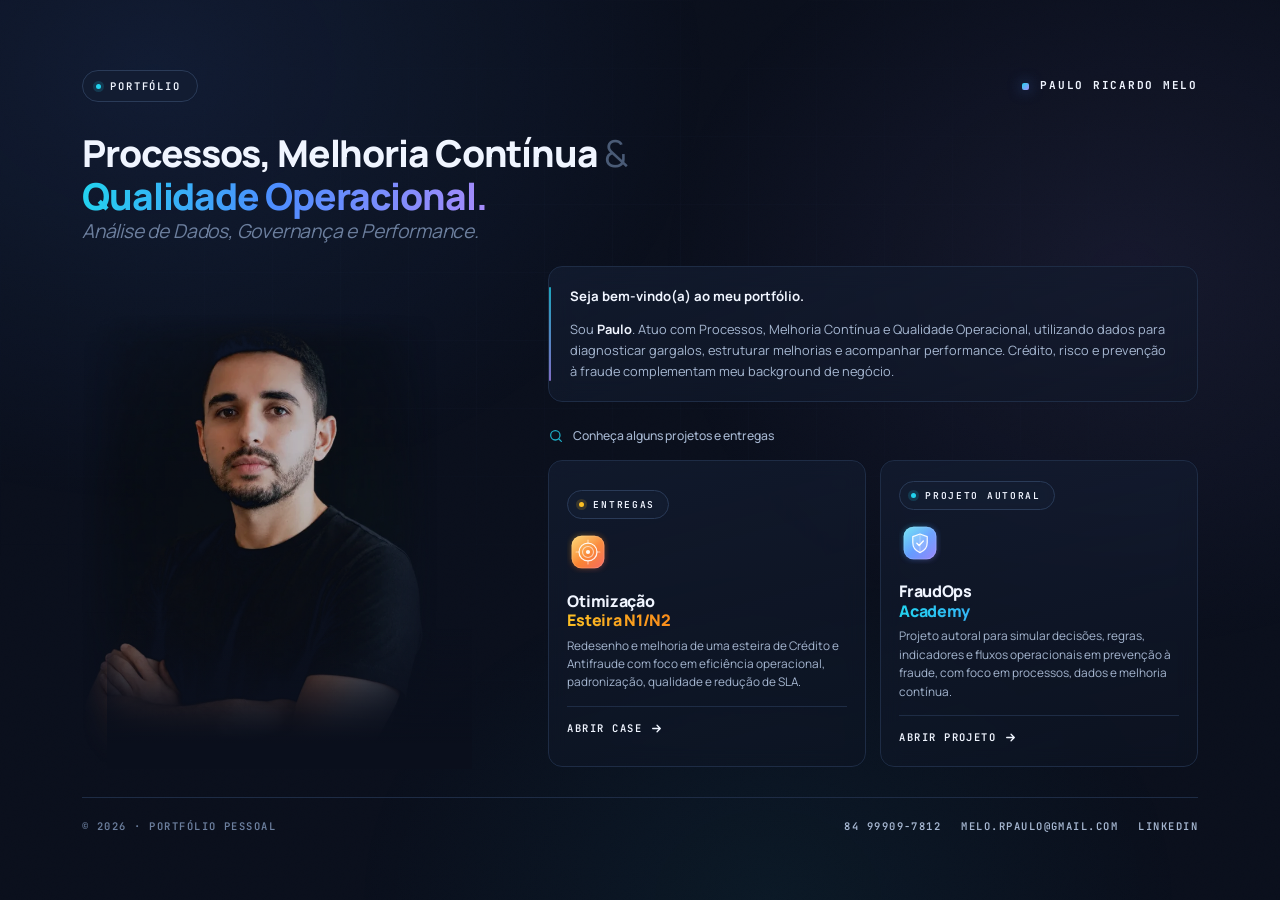
==== index.html @ 6ff7eb31 "Add files via upload" ====
<!DOCTYPE html>
<html lang="pt-BR">
<head>
<meta charset="utf-8">
<meta name="viewport" content="width=device-width,initial-scale=1">
<title>Paulo Melo · Prevenção à Fraude, Meios de Pagamento e FIDC</title>
<link rel="preconnect" href="https://fonts.googleapis.com">
<link rel="preconnect" href="https://fonts.gstatic.com" crossorigin>
<link href="https://fonts.googleapis.com/css2?family=Manrope:wght@400;500;600;700;800&family=JetBrains+Mono:wght@400;500;600&display=swap" rel="stylesheet">
<style>
:root{
  --void:#05080F; --base:#0A0F1C; --raised:#101828; --card:#141E33; --card-2:#1A2540;
  --line:#1E2C45; --line-2:#2A3B58;
  --ink-1:#F0F5FF; --ink-2:#A6B7D1; --ink-3:#6C7F9E; --ink-4:#4A5B76;
  --cold-1:#22D3EE; --cold-2:#4D8DFF; --cold-3:#A78BFA;
  --warm-1:#FBBF24; --warm-2:#F97316; --warm-3:#F87171;
  --ok:#34D399;
  --f-body:'Manrope',system-ui,-apple-system,sans-serif;
  --f-mono:'JetBrains Mono',ui-monospace,monospace;
  --r-s:8px; --r-m:14px; --r-l:20px; --r-xl:28px;
  --ease:cubic-bezier(.22,1,.36,1);
  --maxw:1180px;
}
*{box-sizing:border-box;margin:0;padding:0}
html{scroll-behavior:smooth;-webkit-text-size-adjust:100%}
body{
  background:var(--base); color:var(--ink-1); font-family:var(--f-body);
  font-weight:400; line-height:1.6; -webkit-font-smoothing:antialiased;
  overflow-x:hidden; min-height:100vh;
}
::selection{background:rgba(77,141,255,.3);color:#fff}
a{color:inherit;text-decoration:none}
button{font-family:inherit;border:0;background:none;color:inherit;cursor:pointer}
:focus-visible{outline:2px solid var(--cold-2);outline-offset:3px;border-radius:4px}
#r-fraudops :focus-visible,#r-case :focus-visible{outline-color:var(--ac-2)}
@media(prefers-reduced-motion:reduce){*,*::before,*::after{animation-duration:.01ms!important;animation-iteration-count:1!important;transition-duration:.01ms!important;scroll-behavior:auto!important}}
@media (prefers-reduced-motion:reduce){*{animation:none!important;transition:none!important;scroll-behavior:auto!important}}

/* ── ambiente ───────────────────────────── */
.bg{position:fixed;inset:0;z-index:0;pointer-events:none}
.bg::before{
  content:'';position:absolute;inset:0;
  background:
    radial-gradient(900px 700px at 12% 8%, rgba(77,141,255,.10), transparent 62%),
    radial-gradient(760px 620px at 88% 30%, rgba(167,139,250,.075), transparent 62%),
    radial-gradient(700px 560px at 60% 100%, rgba(34,211,238,.05), transparent 60%);
}
.bg::after{
  content:'';position:absolute;inset:0;opacity:.5;
  background-image:linear-gradient(rgba(120,160,220,.045) 1px,transparent 1px),
                   linear-gradient(90deg,rgba(120,160,220,.045) 1px,transparent 1px);
  background-size:68px 68px;
  -webkit-mask-image:radial-gradient(ellipse 90% 70% at 50% 35%,#000,transparent 78%);
  mask-image:radial-gradient(ellipse 90% 70% at 50% 35%,#000,transparent 78%);
}
.grain{position:fixed;inset:0;z-index:1;pointer-events:none;opacity:.028;mix-blend-mode:overlay;
  background-image:url("data:image/svg+xml,%3Csvg xmlns='http://www.w3.org/2000/svg' width='180' height='180'%3E%3Cfilter id='n'%3E%3CfeTurbulence type='fractalNoise' baseFrequency='.85' numOctaves='3'/%3E%3C/filter%3E%3Crect width='180' height='180' filter='url(%23n)'/%3E%3C/svg%3E")}

/* ── router ─────────────────────────────── */
.route{display:none;position:relative;z-index:2}
.route.on{display:block;animation:rin .5s var(--ease) both}
@keyframes rin{from{opacity:0;transform:translateY(10px)}to{opacity:1;transform:none}}

.wrap{max-width:var(--maxw);margin:0 auto;padding:0 32px}
@media(max-width:640px){.wrap{padding:0 20px}}

/* ── eyebrow / chip ─────────────────────── */
.chip{
  display:inline-flex;align-items:center;gap:9px;
  padding:7px 16px 7px 13px;border-radius:99px;
  border:1px solid var(--line-2);background:rgba(20,30,51,.6);
  font-family:var(--f-mono);font-size:10.5px;font-weight:600;
  letter-spacing:.18em;text-transform:uppercase;color:var(--ink-1);
  backdrop-filter:blur(8px);
}
.chip .dot{width:5px;height:5px;border-radius:99px;background:var(--cold-1);
  box-shadow:0 0 0 3px rgba(34,211,238,.16)}
.chip.warm .dot{background:var(--warm-1);box-shadow:0 0 0 3px rgba(251,191,36,.16)}
.chip.cold .dot{background:var(--cold-1)}
</style>
</head>
<body>
<div class="bg"></div><div class="grain"></div>
<style>
/* ══ HOME ══════════════════════════════ */
#home{padding:0 0 28px}
@media(min-width:961px){
  #home.on{min-height:100vh;display:flex;flex-direction:column;justify-content:center;padding:26px 0 22px}
  #home .hero{padding-top:0}
  #home .foot{margin-top:30px;padding-top:20px}
}
.hero{padding:30px 0 0;position:relative}

.hero-top{display:flex;align-items:center;justify-content:space-between;gap:24px;margin-bottom:30px}
.mark{display:flex;align-items:center;gap:11px;font-family:var(--f-mono);font-size:11px;
  font-weight:600;letter-spacing:.16em;color:var(--ink-2)}
.mark b{color:var(--ink-1);font-weight:700}
.mark .sq{width:7px;height:7px;border-radius:2px;
  background:linear-gradient(135deg,var(--cold-1),var(--cold-3));
  box-shadow:0 0 14px rgba(77,141,255,.5)}

h1.title{
  font-size:clamp(1.6rem,2.9vw,2.5rem);font-weight:800;line-height:1.14;
  letter-spacing:-.03em;margin-bottom:22px;text-wrap:balance;
}
h1.title .l2{
  background:linear-gradient(100deg,var(--cold-1) 0%,var(--cold-2) 48%,var(--cold-3) 100%);
  -webkit-background-clip:text;background-clip:text;color:transparent;
}
h1.title .amp{color:var(--ink-4);font-weight:400}
h1.title .dim{color:var(--ink-3);font-weight:500}
h1.title .subtitle{display:block;margin-top:2px;font-size:clamp(.95rem,1.5vw,1.25rem);font-weight:400;font-style:italic;letter-spacing:-.01em;color:var(--ink-3);line-height:1.3}

.hero-grid{
  display:grid;grid-template-columns:minmax(260px,.78fr) minmax(0,1.22fr);
  gap:clamp(24px,4vw,56px);align-items:end;
}

/* foto */
.shot{position:relative;align-self:end;isolation:isolate;background:transparent}
.shot img{
  display:block;width:100%;max-width:355px;height:auto;opacity:.9;
  -webkit-mask-image:radial-gradient(ellipse 70% 82% at 46% 38%,#000 34%,rgba(0,0,0,.62) 66%,transparent 96%);
  mask-image:radial-gradient(ellipse 70% 82% at 46% 38%,#000 34%,rgba(0,0,0,.62) 66%,transparent 96%);

  
  animation:fade 1.1s var(--ease) both;
}
@keyframes fade{from{opacity:0;transform:translateY(16px) scale(.985)}to{opacity:1;transform:none}}
.shot::after{
  content:'';position:absolute;left:6%;right:6%;bottom:-2px;height:140px;
  background:linear-gradient(to top,var(--base) 18%,transparent);pointer-events:none;
}

/* bio */
.bio{
  position:relative;padding:19px 21px;border-radius:var(--r-m);
  border:1px solid var(--line);background:linear-gradient(160deg,rgba(20,30,51,.72),rgba(16,24,40,.42));
  backdrop-filter:blur(12px);max-width:none;
}
.bio::before{
  content:'';position:absolute;left:0;top:20px;bottom:20px;width:2px;border-radius:9px;
  background:linear-gradient(to bottom,var(--cold-1),var(--cold-3));opacity:.75;
}
.bio p{color:var(--ink-2);font-size:12.8px;line-height:1.65}
.bio p+p{margin-top:11px}
.bio strong{color:var(--ink-1);font-weight:700}
.bio .lead{color:var(--ink-1);font-weight:700;font-size:13.2px}

.cue{
  display:flex;align-items:center;gap:9px;margin:0 0 14px;
  font-size:12.2px;color:var(--ink-2);font-weight:500;
}
.cue svg{flex:none;color:var(--cold-1);opacity:.8;animation:pulse 2.6s ease-in-out infinite}
@keyframes pulse{0%,100%{opacity:.45;transform:translateX(0)}50%{opacity:1;transform:translateX(3px)}}

/* cards */
.cards{display:grid;grid-template-columns:1fr 1fr;gap:14px}
.card{
  position:relative;display:block;font:inherit;text-align:left;padding:19px 18px 17px;border-radius:var(--r-m);
  border:1px solid var(--line);background:linear-gradient(165deg,rgba(20,30,51,.68),rgba(14,21,36,.5));
  backdrop-filter:blur(10px);overflow:hidden;text-align:left;width:100%;
  transition:transform .42s var(--ease),border-color .42s var(--ease),box-shadow .42s var(--ease);
}
.card::before{
  content:'';position:absolute;inset:0;opacity:0;transition:opacity .42s var(--ease);pointer-events:none;
}
.card.cold::before{background:radial-gradient(420px 240px at 30% 0%,rgba(77,141,255,.16),transparent 70%)}
.card.warm::before{background:radial-gradient(420px 240px at 30% 0%,rgba(249,115,22,.14),transparent 70%)}
.card:hover,.card:focus-visible{transform:translateY(-5px)}
.card:hover::before,.card:focus-visible::before{opacity:1}
.card.cold:hover,.card.cold:focus-visible{border-color:rgba(77,141,255,.5);box-shadow:0 22px 50px -22px rgba(77,141,255,.42)}
.card.warm:hover,.card.warm:focus-visible{border-color:rgba(249,115,22,.45);box-shadow:0 22px 50px -22px rgba(249,115,22,.4)}

.card-ico{margin:12px 0 11px}
.card h3{font-size:1rem;font-weight:800;letter-spacing:-.018em;line-height:1.22;margin-bottom:6px}
.card h3 em{font-style:normal;display:block}
.card.cold h3 em{background:linear-gradient(96deg,var(--cold-1),var(--cold-2) 60%,var(--cold-3));
  -webkit-background-clip:text;background-clip:text;color:transparent}
.card.warm h3 em{background:linear-gradient(96deg,var(--warm-1),var(--warm-2) 55%,var(--warm-3));
  -webkit-background-clip:text;background-clip:text;color:transparent}
.card p{color:var(--ink-2);font-size:11.8px;line-height:1.56;margin-bottom:14px;min-height:36px}
.card .go{
  display:inline-flex;align-items:center;gap:8px;font-family:var(--f-mono);
  font-size:10.5px;font-weight:600;letter-spacing:.14em;text-transform:uppercase;color:var(--ink-1);
  padding-top:13px;border-top:1px solid var(--line);width:100%;
  transition:color .3s var(--ease),gap .3s var(--ease);
}
.card:hover .go{gap:13px}
.card.cold:hover .go{color:var(--cold-1)}
.card.warm:hover .go{color:var(--warm-1)}
.card .go svg{transition:transform .3s var(--ease)}
.card:hover .go svg{transform:translateX(3px)}

.foot{
  margin-top:34px;padding-top:20px;border-top:1px solid var(--line);
  display:flex;justify-content:space-between;align-items:center;gap:18px;flex-wrap:wrap;
  font-family:var(--f-mono);font-size:10.5px;font-weight:600;letter-spacing:.14em;color:var(--ink-3);
}
.foot a{color:var(--ink-2);transition:color .25s}.foot a:hover{color:var(--cold-1)}
.foot .links{display:flex;gap:20px;flex-wrap:wrap}

@media(min-width:961px) and (max-height:800px){
  .hero{padding-top:20px}
  .hero-top{margin-bottom:22px}
  h1.title{margin-bottom:16px}
  .bio{padding:15px 19px}
  #home.on{padding:16px 0 14px}
  #home .foot{margin-top:18px;padding-top:14px}
  .cue{margin-bottom:11px}
  .card{padding:16px 17px 15px}
}
@media(min-width:961px) and (max-height:740px){
  #home.on{padding:10px 0 10px}
  .hero-top{margin-bottom:16px}
  h1.title{margin-bottom:12px}
  .bio{padding:13px 17px}
  .card-ico{margin:9px 0 8px}
  .card p{margin-bottom:11px;min-height:0}
  .card .go{padding-top:10px}
  #home .foot{margin-top:12px;padding-top:11px}
}
@media(max-width:960px){
  .hero-grid{grid-template-columns:1fr;gap:0}
  .shot{order:2;max-width:340px;margin:8px auto -30px;justify-self:center}
  .shot img{max-width:100%}
  .bio{max-width:none;order:1;margin-bottom:34px}
  .side{order:3;margin-top:16px}
}
@media(max-width:640px){
  .cards{grid-template-columns:1fr}
  .hero{padding-top:34px}
  .hero-top{margin-bottom:40px}
  h1.title{max-width:none}
  .card p{min-height:0}
}
</style>
<!-- ══════════ HOME ══════════ -->
<section class="route on" id="home">
<div class="wrap">
  <header class="hero">
    <div class="hero-top">
      <div class="chip"><span class="dot"></span>PORTFÓLIO</div>
      <div class="mark"><span class="sq"></span><b>PAULO RICARDO MELO</b></div>
    </div>

    <h1 class="title">
      Processos, Melhoria Contínua <span class="amp">&amp;</span><br>
      <span class="l2">Qualidade Operacional.</span>
      <span class="subtitle">Análise de Dados, Governança e Performance.</span>
    </h1>

    <div class="hero-grid">
      <div class="shot"><img src="[data-uri]" alt="Paulo Melo" width="620" height="790" decoding="async"></div>

      <div class="side">
        <div class="bio">
          <p class="lead">Seja bem-vindo(a) ao meu portfólio.</p>
          <p>Sou <strong>Paulo</strong>. Atuo com Processos, Melhoria Contínua e Qualidade Operacional, utilizando dados para diagnosticar gargalos, estruturar melhorias e acompanhar performance. Crédito, risco e prevenção à fraude complementam meu background de negócio.</p>
        </div>

        <div style="height:24px"></div>

        <p class="cue">
          <svg aria-hidden="true" focusable="false" width="16" height="16" viewBox="0 0 24 24" fill="none" stroke="currentColor" stroke-width="1.9" stroke-linecap="round"><circle cx="11" cy="11" r="7"/><path d="M20 20l-3.6-3.6"/></svg>
          Conheça alguns projetos e entregas
        </p>

        <div class="cards">
          <button type="button" class="card warm" data-go="/case">
            <span class="chip warm" style="font-size:9.5px;padding:6px 13px 6px 11px"><span class="dot"></span>ENTREGAS</span>
            <div class="card-ico"><svg aria-hidden="true" focusable="false" class="ico" viewBox="0 0 72 72" width="42" height="42" fill="none" aria-hidden="true">
  <defs>
    <linearGradient id="tgBoxa" x1="8" y1="6" x2="64" y2="66" gradientUnits="userSpaceOnUse">
      <stop stop-color="#FBBF24"/><stop offset=".54" stop-color="#F97316"/><stop offset="1" stop-color="#F87171"/>
    </linearGradient>
    <linearGradient id="tgGlassa" x1="20" y1="10" x2="52" y2="62" gradientUnits="userSpaceOnUse">
      <stop stop-color="#fff" stop-opacity=".34"/><stop offset="1" stop-color="#fff" stop-opacity="0"/>
    </linearGradient>
    <filter id="tgGlowa" x="-45%" y="-45%" width="190%" height="190%">
      <feGaussianBlur stdDeviation="5.5" result="b"/><feMerge><feMergeNode in="b"/><feMergeNode in="SourceGraphic"/></feMerge>
    </filter>
  </defs>
  <g opacity=".42" filter="url(#tgGlowa)"><rect x="8" y="8" width="56" height="56" rx="17" fill="url(#tgBoxa)"/></g>
  <rect x="8" y="8" width="56" height="56" rx="17" fill="url(#tgBoxa)"/>
  <rect x="8" y="8" width="56" height="56" rx="17" fill="url(#tgGlassa)"/>
  <rect x="8.6" y="8.6" width="54.8" height="54.8" rx="16.4" stroke="#fff" stroke-opacity=".22" stroke-width="1.2"/>
  <circle cx="36" cy="36" r="15.4" stroke="#fff" stroke-opacity=".9" stroke-width="2.1"/>
  <circle cx="36" cy="36" r="9.4" stroke="#fff" stroke-opacity=".62" stroke-width="1.9"/>
  <circle cx="36" cy="36" r="3.6" fill="#fff" fill-opacity=".95"/>
  <path d="M36 15.6v5.4M36 51v5.4M15.6 36H21M51 36h5.4" stroke="#fff" stroke-opacity=".55" stroke-width="1.9" stroke-linecap="round"/>
</svg></div>
            <h3 role="heading" aria-level="2">Otimização<em>Esteira N1/N2</em></h3>
            <p>Redesenho e melhoria de uma esteira de Crédito e Antifraude com foco em eficiência operacional, padronização, qualidade e redução de SLA.</p>
            <span class="go">Abrir case
              <svg aria-hidden="true" focusable="false" width="13" height="13" viewBox="0 0 24 24" fill="none" stroke="currentColor" stroke-width="2.4" stroke-linecap="round" stroke-linejoin="round"><path d="M5 12h13M13 6l6 6-6 6"/></svg>
            </span>
          </button>

          <button type="button" class="card cold" data-go="/fraudops">
            <span class="chip cold" style="font-size:9.5px;padding:6px 13px 6px 11px"><span class="dot"></span>PROJETO AUTORAL</span>
            <div class="card-ico"><svg aria-hidden="true" focusable="false" class="ico" viewBox="0 0 72 72" width="42" height="42" fill="none" aria-hidden="true">
  <defs>
    <linearGradient id="shBoxa" x1="8" y1="6" x2="64" y2="66" gradientUnits="userSpaceOnUse">
      <stop stop-color="#22D3EE"/><stop offset=".52" stop-color="#4D8DFF"/><stop offset="1" stop-color="#A78BFA"/>
    </linearGradient>
    <linearGradient id="shGlassa" x1="20" y1="10" x2="52" y2="62" gradientUnits="userSpaceOnUse">
      <stop stop-color="#fff" stop-opacity=".34"/><stop offset="1" stop-color="#fff" stop-opacity="0"/>
    </linearGradient>
    <filter id="shGlowa" x="-45%" y="-45%" width="190%" height="190%">
      <feGaussianBlur stdDeviation="5.5" result="b"/><feMerge><feMergeNode in="b"/><feMergeNode in="SourceGraphic"/></feMerge>
    </filter>
  </defs>
  <g opacity=".42" filter="url(#shGlowa)"><rect x="8" y="8" width="56" height="56" rx="17" fill="url(#shBoxa)"/></g>
  <rect x="8" y="8" width="56" height="56" rx="17" fill="url(#shBoxa)"/>
  <rect x="8" y="8" width="56" height="56" rx="17" fill="url(#shGlassa)"/>
  <rect x="8.6" y="8.6" width="54.8" height="54.8" rx="16.4" stroke="#fff" stroke-opacity=".22" stroke-width="1.2"/>
  <path d="M36 20.5l12.4 4.6v10.2c0 8.1-5.1 14.4-12.4 17.2-7.3-2.8-12.4-9.1-12.4-17.2V25.1L36 20.5z"
        fill="#fff" fill-opacity=".2" stroke="#fff" stroke-opacity=".92" stroke-width="2.1" stroke-linejoin="round"/>
  <path d="M36 21.6v30.4" stroke="#fff" stroke-opacity=".45" stroke-width="1.3"/>
  <path d="M30.6 36.4l3.9 3.9 7.2-7.6" stroke="#fff" stroke-width="2.3" stroke-linecap="round" stroke-linejoin="round"/>
</svg></div>
            <h3 role="heading" aria-level="2">FraudOps<em>Academy</em></h3>
            <p>Projeto autoral para simular decisões, regras, indicadores e fluxos operacionais em prevenção à fraude, com foco em processos, dados e melhoria contínua.</p>
            <span class="go">Abrir projeto
              <svg aria-hidden="true" focusable="false" width="13" height="13" viewBox="0 0 24 24" fill="none" stroke="currentColor" stroke-width="2.4" stroke-linecap="round" stroke-linejoin="round"><path d="M5 12h13M13 6l6 6-6 6"/></svg>
            </span>
          </button>
        </div>
      </div>
    </div>

    <div class="foot">
      <span>© 2026 · PORTFÓLIO PESSOAL</span>
      <span class="links">
        <a href="tel:+5584999097812">84 99909-7812</a>
        <a href="mailto:melo.rpaulo@gmail.com">MELO.RPAULO@GMAIL.COM</a>
        <a href="https://www.linkedin.com/in/paulo-ricardo-melo" target="_blank" rel="noopener">LINKEDIN</a>
      </span>
    </div>
  </header>
</div>
</section>
<style>
/* ══ NAV DE RETORNO (rotas internas) ══════ */
.topbar{
  position:sticky;top:0;z-index:40;
  background:rgba(10,15,28,.72);backdrop-filter:blur(16px) saturate(1.3);
  border-bottom:1px solid var(--line);
}
.topbar .in{
  max-width:var(--maxw);margin:0 auto;padding:13px 32px;
  display:flex;align-items:center;justify-content:space-between;gap:18px;
}
.back{
  display:inline-flex;align-items:center;gap:9px;padding:8px 15px 8px 11px;border-radius:99px;
  border:1px solid var(--line-2);background:rgba(20,30,51,.55);
  font-family:var(--f-mono);font-size:10.5px;font-weight:600;letter-spacing:.13em;
  text-transform:uppercase;color:var(--ink-2);
  transition:border-color .3s var(--ease),color .3s var(--ease),transform .3s var(--ease);
}
.back:hover{color:var(--ink-1);transform:translateX(-3px)}
.back svg{transition:transform .3s var(--ease)}
.back:hover svg{transform:translateX(-2px)}
#r-fraudops .back:hover{border-color:rgba(77,141,255,.5)}
#r-case .back:hover{border-color:rgba(249,115,22,.45)}

.topbar .here{
  display:flex;align-items:center;gap:9px;
  font-family:var(--f-mono);font-size:10.5px;font-weight:600;letter-spacing:.13em;
  text-transform:uppercase;color:var(--ink-3);
}
.topbar .here .pip{width:6px;height:6px;border-radius:99px}
#r-fraudops .here .pip{background:var(--cold-1);box-shadow:0 0 0 3px rgba(34,211,238,.16)}
#r-case .here .pip{background:var(--warm-2);box-shadow:0 0 0 3px rgba(249,115,22,.16)}

.soon{padding:120px 0 140px;text-align:center}
.soon h2{font-size:clamp(1.6rem,4vw,2.4rem);font-weight:800;letter-spacing:-.03em;margin:22px 0 12px}
.soon p{color:var(--ink-3);font-size:15px;max-width:44ch;margin:0 auto}
@media(max-width:640px){.topbar .in{padding:11px 20px}.topbar .here{display:none}}
</style>

<style>
/* ══ FRAUDOPS ══════════════════════════ */
#r-fraudops{--ac-1:var(--cold-1);--ac-2:var(--cold-2);--ac-3:var(--cold-3);--ac-soft:rgba(77,141,255,.12)}
.sec{padding:78px 0;position:relative}
.sec+.sec{border-top:1px solid var(--line)}
.eyebrow{
  display:inline-flex;align-items:center;gap:8px;margin-bottom:16px;
  font-family:var(--f-mono);font-size:10px;font-weight:600;letter-spacing:.2em;
  text-transform:uppercase;color:var(--ink-2);
}
.eyebrow::before{content:'';width:16px;height:1px;background:var(--ac-1);opacity:.7}
h2.sh{font-size:clamp(1.3rem,2.5vw,1.95rem);font-weight:800;letter-spacing:-.028em;line-height:1.22;max-width:30ch}
h2.sh em{font-style:normal;color:var(--ac-1)}
.lede{color:var(--ink-2);font-size:14.5px;line-height:1.75;max-width:72ch;margin-top:14px}
.lede strong{color:var(--ink-1);font-weight:600}

/* hero */
.fo-hero{padding:52px 0 52px;text-align:center}
.fo-logo{margin-bottom:22px}
.fo-h1{font-size:clamp(1.7rem,3.1vw,2.6rem);font-weight:800;letter-spacing:-.032em;line-height:1.08;margin:16px 0 18px}
.fo-h1 em{font-style:normal;display:block;
  background:linear-gradient(96deg,var(--cold-1),var(--cold-2) 55%,var(--cold-3));
  -webkit-background-clip:text;background-clip:text;color:transparent}
.fo-hero .lede{margin:0 auto}
.prev-note{
  margin:26px auto 0;max-width:62ch;padding:14px 20px;border-radius:var(--r-m);
  border:1px solid var(--line);background:rgba(20,30,51,.5);
  color:var(--ink-2);font-size:13px;line-height:1.65;
}
.prev-note b{color:var(--ac-1);font-weight:700}

.stats{display:grid;grid-template-columns:repeat(4,1fr);gap:12px;margin-top:38px}
.stat{padding:18px 14px;border-radius:var(--r-m);border:1px solid var(--line);
  background:linear-gradient(165deg,rgba(20,30,51,.6),rgba(14,21,36,.4))}
.stat b{display:block;font-size:1.55rem;font-weight:800;letter-spacing:-.03em;
  background:linear-gradient(120deg,var(--cold-1),var(--cold-3));
  -webkit-background-clip:text;background-clip:text;color:transparent}
.stat span{display:block;margin-top:5px;font-family:var(--f-mono);font-size:9.5px;
  font-weight:600;letter-spacing:.14em;text-transform:uppercase;color:var(--ink-3)}

/* "o que não é" */
.nots{display:grid;grid-template-columns:repeat(3,1fr);gap:14px;margin-top:26px}
.not{padding:20px;border-radius:var(--r-m);border:1px solid var(--line);
  background:rgba(16,24,40,.5)}
.not h4{position:relative}
.not h4{font-size:14px;font-weight:700;margin-bottom:8px;color:var(--ink-1);
  display:flex;align-items:center;gap:9px}
.not h4::before{content:'';width:15px;height:15px;border-radius:99px;flex:none;
  border:1.5px solid var(--ink-4)}
.not h4::after{content:'';position:absolute;left:24px;top:50%;width:9px;height:1.6px;
  background:var(--ink-4);border-radius:2px;transform:translateY(-50%) rotate(-45deg)}
.not p{color:var(--ink-2);font-size:12.6px;line-height:1.62}

/* pilares */
.pil{display:grid;grid-template-columns:repeat(3,1fr);gap:14px;margin-top:28px}
.p-card{padding:22px;border-radius:var(--r-m);border:1px solid var(--line);
  background:linear-gradient(165deg,rgba(20,30,51,.6),rgba(14,21,36,.4));
  transition:border-color .35s var(--ease),transform .35s var(--ease)}
.p-card:hover{border-color:rgba(77,141,255,.4);transform:translateY(-3px)}
.p-ico{width:34px;height:34px;border-radius:9px;display:grid;place-items:center;margin-bottom:14px;
  background:var(--ac-soft);border:1px solid rgba(77,141,255,.25);color:var(--ac-1)}
.p-card h4{font-size:13.5px;font-weight:700;margin-bottom:7px}
.p-card p{color:var(--ink-2);font-size:12.4px;line-height:1.62}

/* app mock */
.app{
  margin-top:30px;border-radius:var(--r-l);border:1px solid var(--line-2);overflow:hidden;
  background:var(--void);box-shadow:0 30px 70px -30px rgba(0,0,0,.85);
}
.app-bar{display:flex;align-items:center;gap:8px;padding:11px 14px;
  border-bottom:1px solid var(--line);background:rgba(16,24,40,.9)}
.app-bar i{width:9px;height:9px;border-radius:99px;background:var(--line-2);display:block}
.app-bar span{margin-left:8px;font-family:var(--f-mono);font-size:10.5px;color:var(--ink-3)}
.app-body{display:grid;grid-template-columns:210px 1fr;min-height:400px}
.app-side{border-right:1px solid var(--line);padding:16px 12px;background:rgba(10,15,28,.7)}
.side-t{font-family:var(--f-mono);font-size:9px;font-weight:600;letter-spacing:.16em;
  text-transform:uppercase;color:var(--ink-3);padding:0 8px;margin:0 0 9px}
.side-t+.side-t{margin-top:16px}
.nav-i{display:flex;align-items:center;justify-content:space-between;gap:8px;
  padding:7px 9px;border-radius:7px;font-size:12.2px;color:var(--ink-2);
  transition:background .2s,color .2s}
.nav-i:hover{background:rgba(77,141,255,.09);color:var(--ink-1)}
.nav-i.act{background:var(--ac-soft);color:var(--ac-1);font-weight:600}
.tag{font-family:var(--f-mono);font-size:8.5px;font-weight:600;letter-spacing:.08em;
  padding:2px 6px;border-radius:5px;background:rgba(120,150,200,.12);color:var(--ink-3);flex:none}
.tag.n0{background:rgba(52,211,153,.14);color:var(--ok)}
.tag.n1{background:rgba(77,141,255,.14);color:var(--cold-2)}
.tag.n2{background:rgba(167,139,250,.16);color:var(--cold-3)}
.app-main{padding:20px 22px}
.crumb{font-family:var(--f-mono);font-size:10px;color:var(--ink-3);margin-bottom:4px}
.app-main h3{font-size:1.15rem;font-weight:800;letter-spacing:-.02em;margin-bottom:3px}
.app-main .sub{color:var(--ink-2);font-size:12px;margin-bottom:18px}
.trilhas{display:grid;grid-template-columns:repeat(2,1fr);gap:9px;margin-bottom:18px}
.tr{padding:12px 13px;border-radius:9px;border:1px solid var(--line);background:rgba(20,30,51,.45)}
.tr b{display:block;font-size:12.4px;font-weight:700;margin-bottom:3px}
.tr span{color:var(--ink-2);font-size:11px;line-height:1.5;display:block}
.mods{display:grid;grid-template-columns:repeat(2,1fr);gap:6px}
.mod{display:flex;align-items:center;gap:10px;padding:8px 11px;border-radius:8px;
  border:1px solid var(--line);background:rgba(16,24,40,.4);font-size:12.2px;
  transition:border-color .25s,background .25s}
.mod:hover{border-color:rgba(77,141,255,.35);background:rgba(77,141,255,.06)}
.mod .n{font-family:var(--f-mono);font-size:10px;color:var(--ink-3);flex:none;width:16px}
.mod .t{flex:1;color:var(--ink-1)}

/* decisão */
.dec{display:grid;grid-template-columns:1.02fr .98fr;gap:30px;align-items:center;margin-top:26px}
.queue{border-radius:var(--r-l);border:1px solid var(--line-2);overflow:hidden;background:var(--raised)}
.q-head{display:flex;align-items:center;justify-content:space-between;padding:12px 16px;
  border-bottom:1px solid var(--line);background:rgba(10,15,28,.6);
  font-family:var(--f-mono);font-size:10px;letter-spacing:.12em;color:var(--ink-2)}
.q-head b{color:var(--ink-1)}
.q-rows{padding:6px 0}
.q-row{display:flex;align-items:center;justify-content:space-between;gap:14px;padding:9px 16px;font-size:12.2px}
.q-row .k{color:var(--ink-2);flex:none}
.q-row .v{color:var(--ink-1);font-family:var(--f-mono);font-size:11.5px}
.blur{filter:blur(4.5px);user-select:none;color:var(--ink-2)!important;letter-spacing:.06em}
.q-alert{margin:8px 12px;padding:11px 13px;border-radius:9px;
  border:1px solid rgba(251,191,36,.28);background:rgba(251,191,36,.07)}
.q-alert b{display:block;font-family:var(--f-mono);font-size:9.5px;letter-spacing:.14em;
  color:var(--amber,#FBBF24);margin-bottom:5px}
.q-alert p{font-size:12px;color:var(--ink-2);line-height:1.6}
.q-acts{display:grid;grid-template-columns:repeat(3,1fr);gap:8px;padding:12px 12px 14px;
  border-top:1px solid var(--line)}
.q-btn{padding:9px 6px;border-radius:8px;border:1px solid var(--line-2);background:rgba(20,30,51,.6);
  font-family:var(--f-mono);font-size:10px;font-weight:600;letter-spacing:.08em;color:var(--ink-2);
  transition:all .25s var(--ease);cursor:default}
.q-btn.ok:hover{border-color:rgba(52,211,153,.5);color:var(--ok)}
.q-btn.no:hover{border-color:rgba(251,107,107,.5);color:var(--red,#FB6B6B)}
.q-btn.esc:hover{border-color:rgba(167,139,250,.5);color:var(--cold-3)}
.note{margin-top:16px;padding:12px 15px;border-radius:var(--r-s);
  border:1px solid var(--line);background:rgba(16,24,40,.5);
  color:var(--ink-2);font-size:11.8px;line-height:1.6;display:flex;gap:9px}
.note svg{flex:none;color:var(--cold-1);opacity:.85;margin-top:2px}

/* labs */
.labs{display:grid;grid-template-columns:repeat(5,1fr);gap:10px;margin-top:26px}
.lab{padding:15px 12px;border-radius:var(--r-m);border:1px solid var(--line);
  background:rgba(16,24,40,.5);text-align:left;
  transition:border-color .3s var(--ease),transform .3s var(--ease)}
.lab:hover{border-color:rgba(77,141,255,.4);transform:translateY(-3px)}
.lab .li{width:26px;height:26px;border-radius:7px;display:grid;place-items:center;margin-bottom:10px;
  background:var(--ac-soft);border:1px solid rgba(77,141,255,.22);color:var(--ac-1)}
.lab b{display:block;font-size:12.2px;font-weight:700;margin-bottom:4px;letter-spacing:-.01em}
.lab span{font-family:var(--f-mono);font-size:9px;letter-spacing:.06em;color:var(--ink-3)}

/* regulação */
.regs{display:flex;flex-wrap:wrap;gap:8px;margin-top:24px}
.reg{padding:8px 14px;border-radius:99px;border:1px solid var(--line-2);
  background:rgba(20,30,51,.5);font-family:var(--f-mono);font-size:11px;
  font-weight:500;color:var(--ink-2);transition:all .3s var(--ease)}
.reg:hover{border-color:rgba(77,141,255,.45);color:var(--ac-1);transform:translateY(-2px)}

/* contato */
.cta{text-align:center;padding:70px 0 84px}
.cta h2{font-size:clamp(1.4rem,3vw,2.15rem);font-weight:800;letter-spacing:-.03em;line-height:1.22;
  max-width:22ch;margin:0 auto 18px;text-wrap:balance}
.cta h2 em{font-style:normal;display:block;margin-top:2px;
  background:linear-gradient(96deg,var(--cold-1),var(--cold-3));
  -webkit-background-clip:text;background-clip:text;color:transparent}
#r-case .cta h2 em{background:linear-gradient(96deg,var(--warm-1),var(--warm-3));
  -webkit-background-clip:text;background-clip:text;color:transparent}
#r-case .ct svg{color:var(--warm-2)}
#r-case .ct:hover{border-color:rgba(249,115,22,.5)}
.cta .lede{margin:0 auto 26px}
.contacts{display:flex;justify-content:center;gap:10px;flex-wrap:wrap}
.ct{display:inline-flex;align-items:center;gap:9px;padding:11px 18px;border-radius:99px;
  border:1px solid var(--line-2);background:rgba(20,30,51,.6);
  font-family:var(--f-mono);font-size:11.5px;font-weight:500;color:var(--ink-2);
  transition:all .3s var(--ease)}
.ct:hover{border-color:rgba(77,141,255,.5);color:var(--ink-1);transform:translateY(-2px)}
.ct svg{color:var(--ac-1);flex:none}
.sig{margin-top:44px;padding-top:24px;border-top:1px solid var(--line)}
.sig b{display:block;font-size:14px;font-weight:700;margin-bottom:4px}
.sig span{font-family:var(--f-mono);font-size:10.5px;letter-spacing:.1em;color:var(--ink-2)}

@media(max-width:960px){
  .stats{grid-template-columns:repeat(2,1fr)}
  .nots,.pil{grid-template-columns:1fr}
  .labs{grid-template-columns:repeat(2,1fr)}
  .dec{grid-template-columns:1fr;gap:22px}
  .app-body{grid-template-columns:1fr}
  .app-side{display:none}
  .trilhas,.mods{grid-template-columns:1fr}
}
@media(max-width:640px){
  .sec{padding:52px 0}
  .fo-hero{padding:40px 0 44px}
  .labs{grid-template-columns:1fr}
  .q-acts{grid-template-columns:1fr}
}
</style>

<!-- ══════════ FRAUDOPS ══════════ -->
<section class="route" id="r-fraudops">
  <nav class="topbar"><div class="in">
    <button type="button" class="back" data-go="/">
      <svg aria-hidden="true" focusable="false" width="13" height="13" viewBox="0 0 24 24" fill="none" stroke="currentColor" stroke-width="2.4" stroke-linecap="round" stroke-linejoin="round"><path d="M19 12H6M11 18l-6-6 6-6"/></svg>
      Portfólio
    </button>
    <span class="here"><span class="pip"></span>FraudOps Academy</span>
  </div></nav>
  <div class="wrap">

  <!-- hero -->
  <header class="fo-hero">
    <div class="fo-logo"><svg aria-hidden="true" focusable="false" class="ico" viewBox="0 0 72 72" width="60" height="60" fill="none" aria-hidden="true">
  <defs>
    <linearGradient id="shBoxc" x1="8" y1="6" x2="64" y2="66" gradientUnits="userSpaceOnUse">
      <stop stop-color="#22D3EE"/><stop offset=".52" stop-color="#4D8DFF"/><stop offset="1" stop-color="#A78BFA"/>
    </linearGradient>
    <linearGradient id="shGlassc" x1="20" y1="10" x2="52" y2="62" gradientUnits="userSpaceOnUse">
      <stop stop-color="#fff" stop-opacity=".34"/><stop offset="1" stop-color="#fff" stop-opacity="0"/>
    </linearGradient>
    <filter id="shGlowc" x="-45%" y="-45%" width="190%" height="190%">
      <feGaussianBlur stdDeviation="5.5" result="b"/><feMerge><feMergeNode in="b"/><feMergeNode in="SourceGraphic"/></feMerge>
    </filter>
  </defs>
  <g opacity=".42" filter="url(#shGlowc)"><rect x="8" y="8" width="56" height="56" rx="17" fill="url(#shBoxc)"/></g>
  <rect x="8" y="8" width="56" height="56" rx="17" fill="url(#shBoxc)"/>
  <rect x="8" y="8" width="56" height="56" rx="17" fill="url(#shGlassc)"/>
  <rect x="8.6" y="8.6" width="54.8" height="54.8" rx="16.4" stroke="#fff" stroke-opacity=".22" stroke-width="1.2"/>
  <path d="M36 20.5l12.4 4.6v10.2c0 8.1-5.1 14.4-12.4 17.2-7.3-2.8-12.4-9.1-12.4-17.2V25.1L36 20.5z"
        fill="#fff" fill-opacity=".2" stroke="#fff" stroke-opacity=".92" stroke-width="2.1" stroke-linejoin="round"/>
  <path d="M36 21.6v30.4" stroke="#fff" stroke-opacity=".45" stroke-width="1.3"/>
  <path d="M30.6 36.4l3.9 3.9 7.2-7.6" stroke="#fff" stroke-width="2.3" stroke-linecap="round" stroke-linejoin="round"/>
</svg></div>
    <div class="chip cold"><span class="dot"></span>PROJETO AUTORAL DE ESTUDO · PORTFÓLIO</div>
    <h1 class="fo-h1">FraudOps<em>Academy</em></h1>
    <p class="lede">Um ambiente de estudo que montei para organizar, aprofundar e exercitar a lógica de decisão de uma operação de Prevenção à Fraude em Meios de Pagamento.</p>
    <p class="prev-note">Esta é uma <b>prévia</b>. Em poucos minutos dá para entender o que o material é, como está estruturado e que tipo de raciocínio ele exercita, sem expor publicamente telas de decisão e parâmetros operacionais.</p>
    <div class="stats">
      <div class="stat"><b>14</b><span>Módulos</span></div>
      <div class="stat"><b>10</b><span>Laboratórios</span></div>
      <div class="stat"><b>N0→N2</b><span>Progressão</span></div>
      <div class="stat"><b>Autoral</b><span>Pesquisa e curadoria</span></div>
    </div>
  </header>

  <!-- o que não é -->
  <section class="sec">
    <div class="eyebrow">Para deixar claro desde já</div>
    <h2 class="sh">O que isto <em>não é</em></h2>
    <div class="nots">
      <div class="not">
        <h4 role="heading" aria-level="3">Não é um curso.</h4>
        <p>Não há venda, matrícula, aluno, turma, inscrição ou qualquer contrapartida. Nada aqui está à venda.</p>
      </div>
      <div class="not">
        <h4 role="heading" aria-level="3">Não é um produto nem uma startup.</h4>
        <p>É material de estudo, organizado para o meu próprio desenvolvimento técnico na área.</p>
      </div>
      <div class="not">
        <h4 role="heading" aria-level="3">Não é um projeto sigiloso.</h4>
        <p>Não há segredo comercial de terceiros, dado de cliente ou informação de empregador aqui dentro.</p>
      </div>
    </div>
  </section>

  <!-- por que existe -->
  <section class="sec">
    <div class="eyebrow">Por que este projeto existe</div>
    <h2 class="sh">Estudar prevenção à fraude exige praticar decisão, <em>não decorar conceito</em></h2>
    <p class="lede">Minha vivência operacional vem de crédito e antifraude em FIDC e de supervisão de triagem N1 em meios de pagamento. Para me aprofundar no lado transacional e digital do mercado, eu queria um ambiente que cobrasse decisão. Não “o que é chargeback”, mas “diante deste padrão, o que você faz e por quê”.</p>
    <p class="lede">Como não encontrei esse ambiente no formato que procurava, montei o meu. Organizei o material por decisão, com pesquisa em fontes primárias, curadoria e apoio de ferramentas de IA na redação. A base regulatória foi toda conferida na fonte, e as ferramentas citadas são as que o mercado usa.</p>
    <div class="pil">
      <div class="p-card">
        <div class="p-ico"><svg aria-hidden="true" focusable="false" width="17" height="17" viewBox="0 0 24 24" fill="none" stroke="currentColor" stroke-width="1.8" stroke-linecap="round" stroke-linejoin="round"><circle cx="12" cy="12" r="9"/><path d="M15.5 8.5l-2.1 5-5 2.1 2.1-5z"/></svg></div>
        <h4 role="heading" aria-level="3">Autoral, via pesquisa</h4>
        <p>Defini a estrutura, os cenários e os critérios de decisão. A redação teve apoio de ferramentas de IA. Não há apostila comprada nem conteúdo licenciado de terceiros.</p>
      </div>
      <div class="p-card">
        <div class="p-ico"><svg aria-hidden="true" focusable="false" width="17" height="17" viewBox="0 0 24 24" fill="none" stroke="currentColor" stroke-width="1.8" stroke-linecap="round" stroke-linejoin="round"><path d="M12 3v18M5 7h14M7 7l-3 6h6zM17 7l-3 6h6zM8 20h8"/></svg></div>
        <h4 role="heading" aria-level="3">Ancorado em regulação real</h4>
        <p>Resoluções BCB, MED, Pix, LGPD, PLD/FT e COAF entram como fonte verificada, não como citação decorativa.</p>
      </div>
      <div class="p-card">
        <div class="p-ico"><svg aria-hidden="true" focusable="false" width="17" height="17" viewBox="0 0 24 24" fill="none" stroke="currentColor" stroke-width="1.8" stroke-linecap="round" stroke-linejoin="round"><path d="M14.7 6.3a4 4 0 105.3 5.3l-2.6-2.6zM12.5 9.5L4 18l2 2 8.5-8.5"/></svg></div>
        <h4 role="heading" aria-level="3">Ferramentas de mercado</h4>
        <p>Bureaus, motores de decisão, plataformas de KYC e antifraude e BI aparecem nomeados em cada etapa do processo, com a função que exercem na prática.</p>
      </div>
    </div>
  </section>

  <!-- arquitetura -->
  <section class="sec">
    <div class="eyebrow">Arquitetura do material</div>
    <h2 class="sh">Como o conteúdo está <em>organizado</em></h2>
    <p class="lede">A estrutura acompanha a cadeia de uma operação real: ecossistema e atores, identidade, transação, decisão e, por fim, controle e regulação.</p>
    <p class="lede">Cada módulo tem uma marcação de senioridade (N0, N1, N2), indicando em que ponto da progressão de carreira aquele raciocínio costuma ser cobrado.</p>

    <div class="note">
      <svg aria-hidden="true" focusable="false" width="13" height="13" viewBox="0 0 24 24" fill="none" stroke="currentColor" stroke-width="2"><circle cx="12" cy="12" r="9"/><path d="M12 11v5M12 8h.01" stroke-linecap="round"/></svg>
      <span>A navegação abaixo reproduz a interface real do material. O conteúdo interno de cada módulo não é exibido nesta prévia.</span>
    </div>

    <div class="app">
      <div class="app-bar"><i></i><i></i><i></i><span>fraudops-academy · ambiente local de estudo</span></div>
      <div class="app-body">
        <aside class="app-side">
          <p class="side-t">Navegação</p>
          <div class="nav-i act"><span>📊 Dashboard</span><span class="tag">—</span></div>
          <div class="nav-i"><span>🌐 Os Ecossistemas</span><span class="tag">Base</span></div>
          <div class="nav-i"><span>📖 Fundamentos F1–F10</span><span class="tag n0">N0</span></div>
          <div class="nav-i"><span>🚪 Onboarding Digital</span><span class="tag n1">N1</span></div>
          <div class="nav-i"><span>👤 KYC / KYB / KYS</span><span class="tag n1">N1</span></div>
          <div class="nav-i"><span>📡 Monitoramento</span><span class="tag n1">N1</span></div>
          <div class="nav-i"><span>🏦 Pix, MED e Mula</span><span class="tag n1">N1</span></div>
          <div class="nav-i"><span>🔧 Motor de Regras</span><span class="tag n2">N2</span></div>
          <div class="nav-i"><span>📋 Compliance / PLD</span><span class="tag n2">N2</span></div>
          <p class="side-t">Prática</p>
          <div class="nav-i"><span>🔬 Laboratórios</span><span class="tag">10</span></div>
        </aside>
        <main class="app-main">
          <p class="crumb">FraudOps Academy ›</p>
          <h3>Dashboard</h3>
          <p class="sub">Trilhas do material · 14 módulos · progressão N0 → N2</p>
          <div class="trilhas">
            <div class="tr"><b>Fundamentos e Atores</b><span>Cadeia de pagamentos, cartões, Pix, e-commerce, FIDC</span></div>
            <div class="tr"><b>Identidade</b><span>Onboarding, KYC/KYB, documentoscopia, biometria</span></div>
            <div class="tr"><b>Operação</b><span>Monitoramento transacional, Pix, MED, chargeback</span></div>
            <div class="tr"><b>Decisão e Controle</b><span>Motor de regras, KPIs, PLD/FT, SQL aplicado</span></div>
          </div>
          <div class="mods">
            <div class="mod"><span class="n">01</span><span class="t">Fundamentos e Atores (F1–F10)</span><span class="tag n0">N0</span></div>
            <div class="mod"><span class="n">02</span><span class="t">Onboarding Digital</span><span class="tag n1">N1</span></div>
            <div class="mod"><span class="n">03</span><span class="t">KYC, KYB, KYS, KYE, KYP</span><span class="tag n1">N1</span></div>
            <div class="mod"><span class="n">04</span><span class="t">Documental e Biometria</span><span class="tag n1">N1</span></div>
            <div class="mod"><span class="n">05</span><span class="t">Monitoramento Transacional</span><span class="tag n1">N1</span></div>
            <div class="mod"><span class="n">06</span><span class="t">Pix, MED e Contas Mula</span><span class="tag n1">N1</span></div>
            <div class="mod"><span class="n">07</span><span class="t">Chargeback e Contestação</span><span class="tag n1">N1</span></div>
            <div class="mod"><span class="n">08</span><span class="t">Motor de Regras N1/N2</span><span class="tag n2">N2</span></div>
            <div class="mod"><span class="n">09</span><span class="t">Indicadores e KPIs</span><span class="tag n2">N2</span></div>
            <div class="mod"><span class="n">10</span><span class="t">Risco de Crédito</span><span class="tag n1">N1</span></div>
            <div class="mod"><span class="n">11</span><span class="t">Compliance, PLD/FT, LGPD</span><span class="tag n2">N2</span></div>
            <div class="mod"><span class="n">12</span><span class="t">SQL Aplicado a Fraude</span><span class="tag n2">N2</span></div>
            <div class="mod"><span class="n">13</span><span class="t">Progressão Jr → Pl → Sr</span><span class="tag n2">N2</span></div>
            <div class="mod"><span class="n">14</span><span class="t">Os Ecossistemas</span><span class="tag">Base</span></div>
          </div>
        </main>
      </div>
    </div>
  </section>

  <!-- decisão -->
  <section class="sec">
    <div class="eyebrow">Dentro do material · visão do analista</div>
    <h2 class="sh">O exercício central: decidir com <em>informação incompleta</em></h2>
    <div class="dec">
      <div>
        <p class="lede">Toda tela de laboratório termina na mesma pergunta: aprovar, recusar ou escalar. Bloquear por bloquear é fácil. O exercício é ler o padrão e sustentar a decisão sem gerar atrito desnecessário no cliente legítimo.</p>
        <p class="lede">Feita a escolha, o material devolve o raciocínio esperado, o custo do falso positivo e o resultado que a decisão oposta teria produzido.</p>
        <div class="note">
          <svg aria-hidden="true" focusable="false" width="13" height="13" viewBox="0 0 24 24" fill="none" stroke="currentColor" stroke-width="2"><circle cx="12" cy="12" r="9"/><path d="M12 11v5M12 8h.01" stroke-linecap="round"/></svg>
          <span>Parâmetros, critérios e devolutiva estão desfocados de propósito. Os dados são fictícios. O borrão é hábito de tratamento de informação, não sigilo.</span>
        </div>
      </div>
      <div class="queue">
        <div class="q-head"><b>FILA DE REVISÃO · #788X</b><span class="blur">score ••</span></div>
        <div class="q-rows">
          <div class="q-row"><span class="k">Meio de pagamento</span><span class="v">Pix (janela noturna)</span></div>
          <div class="q-row"><span class="k">Risco geográfico / IP</span><span class="v blur">••••••••</span></div>
          <div class="q-row"><span class="k">Padrão da conta (velocity)</span><span class="v blur">••••••••</span></div>
          <div class="q-row"><span class="k">Reputação do beneficiário</span><span class="v blur">••••••••</span></div>
          <div class="q-row"><span class="k">Device / fingerprint</span><span class="v blur">••••••••</span></div>
          <div class="q-row"><span class="k">Regra acionada no motor</span><span class="v blur">••••••••</span></div>
        </div>
        <div class="q-alert">
          <b>⚠ AÇÃO REQUERIDA</b>
          <p>Suspeita de <span class="blur">•••••• •• ••••••</span>. Comportamento diverge do baseline histórico da conta em <span class="blur">•••</span> dos eixos monitorados.</p>
        </div>
        <div class="q-acts">
          <div class="q-btn ok">Aprovar</div>
          <div class="q-btn no">Recusar</div>
          <div class="q-btn esc">Escalar N2</div>
        </div>
      </div>
    </div>
  </section>

  <!-- labs -->
  <section class="sec">
    <div class="eyebrow">Prática aplicada</div>
    <h2 class="sh">Dez laboratórios, cada um preso a <em>um problema real</em></h2>
    <p class="lede">Cada laboratório coloca um caso na mesa, pede uma decisão e registra o raciocínio, no formato que uma esteira de análise costuma cobrar.</p>
    <div class="labs">
      <div class="lab">
        <div class="li"><svg aria-hidden="true" focusable="false" width="14" height="14" viewBox="0 0 24 24" fill="none" stroke="currentColor" stroke-width="1.8" stroke-linecap="round" stroke-linejoin="round"><path d="M3 3h18v4H3zM5 7v14h14V7M9 11h6M9 15h6"/></svg></div>
        <b>Revisão Manual</b><span>Transacional · Jr</span>
      </div>
      <div class="lab">
        <div class="li"><svg aria-hidden="true" focusable="false" width="14" height="14" viewBox="0 0 24 24" fill="none" stroke="currentColor" stroke-width="1.8" stroke-linecap="round" stroke-linejoin="round"><path d="M12 3a4 4 0 110 8 4 4 0 010-8zM4 21a8 8 0 0116 0"/></svg></div>
        <b>KYC / Biometria</b><span>Identidade · Jr/Pl</span>
      </div>
      <div class="lab">
        <div class="li"><svg aria-hidden="true" focusable="false" width="14" height="14" viewBox="0 0 24 24" fill="none" stroke="currentColor" stroke-width="1.8" stroke-linecap="round" stroke-linejoin="round"><path d="M3 21V8l9-5 9 5v13M9 21v-6h6v6M3 21h18"/></svg></div>
        <b>KYB / Seller</b><span>Identidade · Pl</span>
      </div>
      <div class="lab">
        <div class="li"><svg aria-hidden="true" focusable="false" width="14" height="14" viewBox="0 0 24 24" fill="none" stroke="currentColor" stroke-width="1.8" stroke-linecap="round" stroke-linejoin="round"><path d="M12 2l4 4-4 4-4-4zM2 12l4-4 4 4-4 4zM22 12l-4-4-4 4 4 4zM12 14l4 4-4 4-4-4z"/></svg></div>
        <b>Pix e MED</b><span>Operação · Jr/Pl</span>
      </div>
      <div class="lab">
        <div class="li"><svg aria-hidden="true" focusable="false" width="14" height="14" viewBox="0 0 24 24" fill="none" stroke="currentColor" stroke-width="1.8" stroke-linecap="round" stroke-linejoin="round"><path d="M3 10h13a4 4 0 010 8h-6M3 10l4-4M3 10l4 4"/></svg></div>
        <b>Chargeback</b><span>Operação · Jr/Pl</span>
      </div>
      <div class="lab">
        <div class="li"><svg aria-hidden="true" focusable="false" width="14" height="14" viewBox="0 0 24 24" fill="none" stroke="currentColor" stroke-width="1.8" stroke-linecap="round" stroke-linejoin="round"><path d="M12 3v3M12 18v3M3 12h3M18 12h3M5.6 5.6l2.1 2.1M16.3 16.3l2.1 2.1M18.4 5.6l-2.1 2.1M7.7 16.3l-2.1 2.1M12 9a3 3 0 110 6 3 3 0 010-6z"/></svg></div>
        <b>Motor de Regras</b><span>N2 · Pl/Sr</span>
      </div>
      <div class="lab">
        <div class="li"><svg aria-hidden="true" focusable="false" width="14" height="14" viewBox="0 0 24 24" fill="none" stroke="currentColor" stroke-width="1.8" stroke-linecap="round" stroke-linejoin="round"><path d="M4 6c0-1.7 3.6-3 8-3s8 1.3 8 3-3.6 3-8 3-8-1.3-8-3zM4 6v12c0 1.7 3.6 3 8 3s8-1.3 8-3V6M4 12c0 1.7 3.6 3 8 3s8-1.3 8-3"/></svg></div>
        <b>SQL Antifraude</b><span>Dados · Jr/Pl/Sr</span>
      </div>
      <div class="lab">
        <div class="li"><svg aria-hidden="true" focusable="false" width="14" height="14" viewBox="0 0 24 24" fill="none" stroke="currentColor" stroke-width="1.8" stroke-linecap="round" stroke-linejoin="round"><path d="M3 3v18h18M7 15v3M12 10v8M17 6v12"/></svg></div>
        <b>KPIs Dashboard</b><span>Gestão · Pl/Sr</span>
      </div>
      <div class="lab">
        <div class="li"><svg aria-hidden="true" focusable="false" width="14" height="14" viewBox="0 0 24 24" fill="none" stroke="currentColor" stroke-width="1.8" stroke-linecap="round" stroke-linejoin="round"><path d="M2 6h20v12H2zM2 10h20M6 14h4"/></svg></div>
        <b>Risco de Crédito</b><span>Crédito · Pl</span>
      </div>
      <div class="lab">
        <div class="li"><svg aria-hidden="true" focusable="false" width="14" height="14" viewBox="0 0 24 24" fill="none" stroke="currentColor" stroke-width="1.8" stroke-linecap="round" stroke-linejoin="round"><path d="M12 3l8 3v6c0 4.6-3.4 8.4-8 9.6-4.6-1.2-8-5-8-9.6V6zM9 12l2 2 4-4"/></svg></div>
        <b>PLD / Compliance</b><span>Regulatório · Pl/Sr</span>
      </div>
    </div>
    <div class="note" style="margin-top:18px">
      <svg aria-hidden="true" focusable="false" width="13" height="13" viewBox="0 0 24 24" fill="none" stroke="currentColor" stroke-width="2"><circle cx="12" cy="12" r="9"/><path d="M12 11v5M12 8h.01" stroke-linecap="round"/></svg>
      <span>Os enunciados, critérios de avaliação e devolutivas de cada laboratório não aparecem nesta prévia.</span>
    </div>
  </section>

  <!-- regulação -->
  <section class="sec">
    <div class="eyebrow">Base regulatória</div>
    <h2 class="sh">A base regulatória que <em>sustenta cada decisão</em></h2>
    <p class="lede">Minha especialização em Auditoria, Compliance e Gestão de Riscos reforça essa camada. Conferi cada norma na fonte antes de virar conteúdo, e cada uma aparece ligada à decisão operacional que ela condiciona.</p>
    <p class="lede"><strong>Saber o que uma resolução determina para a operação é o que dá lastro à decisão.</strong></p>
    <div class="regs">
      <span class="reg">Resoluções BCB 494–501/2025</span><span class="reg">MED 2.0</span><span class="reg">Pix Automático</span>
      <span class="reg">LGPD</span><span class="reg">PLD/FT</span><span class="reg">COAF · RIF</span>
      <span class="reg">Três Linhas de Defesa</span><span class="reg">Registradoras · CERC / CRDC / B3</span>
      <span class="reg">Documentoscopia</span><span class="reg">OSINT</span><span class="reg">Bot Management</span>
      <span class="reg">Velocity Checks</span><span class="reg">Presentation vs. Injection Attack</span><span class="reg">Identidade Sintética</span>
    </div>
  </section>

  <!-- cta -->
  <section class="cta">
    <div class="chip cold" style="margin-bottom:18px"><span class="dot"></span>DISPONÍVEL PARA AVALIAÇÃO</div>
    <h2>Será um prazer mostrar e/ou disponibilizar <em>o material na íntegra</em></h2>
    <div class="contacts">
      <a class="ct" href="tel:+5584999097812"><svg aria-hidden="true" focusable="false" width="13" height="13" viewBox="0 0 24 24" fill="none" stroke="currentColor" stroke-width="1.9" stroke-linecap="round" stroke-linejoin="round"><path d="M22 16.9v3a2 2 0 01-2.2 2 19.8 19.8 0 01-8.6-3.1 19.5 19.5 0 01-6-6A19.8 19.8 0 012.1 4.2 2 2 0 014.1 2h3a2 2 0 012 1.7c.1 1 .4 1.9.7 2.8a2 2 0 01-.5 2.1L8.1 9.9a16 16 0 006 6l1.3-1.2a2 2 0 012.1-.5c.9.3 1.8.6 2.8.7a2 2 0 011.7 2z"/></svg>(84) 99909-7812</a>
      <a class="ct" href="mailto:melo.rpaulo@gmail.com"><svg aria-hidden="true" focusable="false" width="13" height="13" viewBox="0 0 24 24" fill="none" stroke="currentColor" stroke-width="1.9" stroke-linecap="round" stroke-linejoin="round"><rect x="2" y="4" width="20" height="16" rx="2"/><path d="M2 7l10 6 10-6"/></svg>melo.rpaulo@gmail.com</a>
      <a class="ct" href="https://www.linkedin.com/in/paulo-ricardo-melo" target="_blank" rel="noopener"><svg aria-hidden="true" focusable="false" width="13" height="13" viewBox="0 0 24 24" fill="currentColor"><path d="M4.98 3.5a2.5 2.5 0 11-.02 5 2.5 2.5 0 01.02-5zM3 9h4v12H3zM10 9h3.8v1.7h.05c.53-.95 1.83-1.95 3.76-1.95 4.02 0 4.76 2.5 4.76 5.76V21h-4v-5.4c0-1.29-.02-2.95-1.9-2.95-1.9 0-2.19 1.4-2.19 2.85V21h-4z"/></svg>linkedin.com/in/paulo-ricardo-melo</a>
    </div>
    <p class="lede" style="margin:26px auto 0;font-size:12.5px;color:var(--ink-2)">Reforçando: não há nada à venda nesta página nem no material completo. Não é curso, preparatório ou produto. É um projeto autoral de estudo, aberto a quem tiver interesse profissional em conhecer.</p>
    <div class="sig">
      <b>Paulo Ricardo Melo</b>
      <span>ANALISTA DE PREVENÇÃO À FRAUDE · MEIOS DE PAGAMENTO · MELHORIA CONTÍNUA E PROCESSOS</span>
    </div>
  </section>

  </div>

</section>

<style>
/* ══ CASE N1/N2 ══════════════════════════ */
#r-case{--ac-1:var(--warm-1);--ac-2:var(--warm-2);--ac-3:var(--warm-3);--ac-soft:rgba(249,115,22,.12)}
#r-case .eyebrow::before{background:var(--ac-2)}
#r-case h2.sh em{color:var(--ac-2)}

.cs-hero{padding:60px 0 56px;text-align:center}
.cs-h1{font-size:clamp(1.5rem,3.4vw,2.5rem);font-weight:800;letter-spacing:-.032em;
  line-height:1.2;max-width:24ch;margin:20px auto 16px}
.cs-h1 em{font-style:normal;
  background:linear-gradient(96deg,var(--warm-1),var(--warm-2) 55%,var(--warm-3));
  -webkit-background-clip:text;background-clip:text;color:transparent}
.cs-hero .lede{margin:0 auto}
.cs-hero .lede b{color:var(--ink-1);font-weight:700}

.kpis{display:grid;grid-template-columns:repeat(4,1fr);gap:12px;margin-top:36px}
.kpi{padding:20px 14px;border-radius:var(--r-m);border:1px solid var(--line);
  background:linear-gradient(165deg,rgba(30,22,16,.55),rgba(16,21,36,.45))}
.kpi b{display:block;font-size:1.6rem;font-weight:800;letter-spacing:-.035em;line-height:1;
  background:linear-gradient(120deg,var(--warm-1),var(--warm-3));
  -webkit-background-clip:text;background-clip:text;color:transparent}
.kpi .lbl{display:block;margin-top:7px;font-size:11.5px;color:var(--ink-2);line-height:1.4}
.kpi .dt{display:block;margin-top:5px;font-family:var(--f-mono);font-size:9.5px;
  letter-spacing:.06em;color:var(--ink-3)}
.meas{margin-top:14px;font-family:var(--f-mono);font-size:10.5px;letter-spacing:.06em;color:var(--ink-3)}

/* 60 segundos */
.tri{display:grid;grid-template-columns:repeat(3,1fr);gap:14px;margin-top:24px}
.tri-c{padding:20px;border-radius:var(--r-m);border:1px solid var(--line);background:rgba(16,24,40,.5)}
.tri-c h4{font-family:var(--f-mono);font-size:10px;font-weight:600;letter-spacing:.16em;
  text-transform:uppercase;color:var(--ac-2);margin-bottom:10px}
.tri-c p{color:var(--ink-2);font-size:12.8px;line-height:1.66}

.phases{display:grid;grid-template-columns:1fr 1fr;gap:14px;margin-top:16px}
.ph{padding:16px 18px;border-radius:var(--r-m);border:1px solid var(--line);background:rgba(20,30,51,.4)}
.ph b{display:block;font-family:var(--f-mono);font-size:9.5px;font-weight:600;letter-spacing:.14em;
  color:var(--ac-1);margin-bottom:10px}
.ph span{display:flex;align-items:center;gap:8px;font-size:12.2px;color:var(--ink-2);padding:4px 0}
.ph span::before{content:'';width:5px;height:5px;border-radius:99px;background:var(--ac-2);opacity:.55;flex:none}

/* métricas antes */
.befores{display:grid;grid-template-columns:repeat(3,1fr);gap:12px;margin-top:24px}
.bf{padding:18px;border-radius:var(--r-m);border:1px solid rgba(251,107,107,.26);
  background:rgba(251,107,107,.05)}
.bf .k{font-size:12px;color:var(--ink-2);margin-bottom:8px}
.bf .v{font-size:1.5rem;font-weight:800;letter-spacing:-.03em;color:var(--red,#FB6B6B)}
.bf .s{margin-top:6px;font-family:var(--f-mono);font-size:9.5px;letter-spacing:.05em;color:var(--neg,#FB6B6B)}

.quote{margin-top:24px;padding:22px 26px;border-radius:var(--r-m);
  border:1px solid var(--line-2);background:rgba(20,30,51,.45);position:relative}
.quote p{font-size:15px;line-height:1.65;color:var(--ink-1);font-weight:500;font-style:italic}
.quote span{display:block;margin-top:12px;font-family:var(--f-mono);font-size:9.5px;
  letter-spacing:.14em;color:var(--ink-3)}

.warn{margin-top:20px;padding:18px 20px;border-radius:var(--r-m);
  border:1px solid rgba(251,107,107,.3);background:rgba(251,107,107,.06)}
.warn b{display:block;font-family:var(--f-mono);font-size:10px;font-weight:700;letter-spacing:.14em;
  color:var(--red,#FB6B6B);margin-bottom:8px}
.warn p{color:var(--ink-2);font-size:12.8px;line-height:1.62}
.warn p+p{margin-top:6px;color:var(--ink-3);font-size:12px}

/* diagnóstico */
.diag{display:grid;grid-template-columns:repeat(2,1fr);gap:12px;margin-top:24px}
.dg{padding:18px 20px;border-radius:var(--r-m);border:1px solid var(--line);background:rgba(16,24,40,.5)}
.dg b{display:block;font-size:13px;font-weight:700;margin-bottom:6px;color:var(--ink-1)}
.dg p{color:var(--ink-2);font-size:12.4px;line-height:1.62}

.layers{margin-top:16px;border-radius:var(--r-m);border:1px solid var(--line);overflow:hidden}
.ly{display:grid;grid-template-columns:150px 1fr;gap:0;border-bottom:1px solid var(--line)}
.ly:last-child{border-bottom:0}
.ly .a{padding:13px 16px;background:rgba(20,30,51,.5);font-family:var(--f-mono);font-size:10.5px;
  font-weight:600;letter-spacing:.1em;color:var(--ac-1);display:flex;align-items:center}
.ly .b{padding:13px 16px;font-size:12.6px;color:var(--ink-2);background:rgba(16,24,40,.3)}
.ly.hi .a{color:var(--ok)}
.ly.hi .b{color:var(--ink-1);font-weight:600}

.causes{display:grid;grid-template-columns:repeat(3,1fr);gap:12px;margin-top:20px}
.cz{padding:16px 18px;border-radius:var(--r-m);border:1px solid var(--line);background:rgba(16,24,40,.5)}
.cz b{display:block;font-family:var(--f-mono);font-size:9.5px;letter-spacing:.14em;
  color:var(--ink-3);margin-bottom:8px}
.cz p{font-size:12.6px;color:var(--ink-1);line-height:1.55;font-weight:500}
.root{margin-top:14px;padding:18px 20px;border-radius:var(--r-m);
  border:1px solid rgba(249,115,22,.3);background:rgba(249,115,22,.06)}
.root b{display:block;font-family:var(--f-mono);font-size:9.5px;letter-spacing:.14em;
  color:var(--ac-2);margin-bottom:8px}
.root p{color:var(--ink-1);font-size:13.2px;line-height:1.62}

.emsz{display:grid;grid-template-columns:repeat(3,1fr);gap:12px;margin-top:20px}
.em{padding:16px 18px;border-radius:var(--r-m);border:1px solid rgba(52,211,153,.28);
  background:rgba(52,211,153,.05)}
.em b{display:block;font-family:var(--f-mono);font-size:9.5px;letter-spacing:.14em;
  color:var(--ok);margin-bottom:7px}
.em p{font-size:12.6px;color:var(--ink-2);line-height:1.55}

/* fluxo antes/depois */
.flow{margin-top:22px;border-radius:var(--r-l);border:1px solid var(--line);overflow:hidden}
.flow-h{padding:12px 18px;font-family:var(--f-mono);font-size:10.5px;font-weight:600;
  letter-spacing:.1em;display:flex;align-items:center;gap:9px}
.flow.old .flow-h{background:rgba(251,107,107,.08);color:var(--red,#FB6B6B);
  border-bottom:1px solid rgba(251,107,107,.2)}
.flow.new .flow-h{background:rgba(52,211,153,.08);color:var(--ok);
  border-bottom:1px solid rgba(52,211,153,.2)}
.steps{display:grid;grid-template-columns:repeat(4,1fr);gap:0}
.st{padding:16px;border-right:1px solid var(--line);background:rgba(16,24,40,.35)}
.st:last-child{border-right:0}
.st b{display:block;font-family:var(--f-mono);font-size:9.5px;letter-spacing:.12em;
  color:var(--ink-3);margin-bottom:7px}
.st p{font-size:12.2px;color:var(--ink-2);line-height:1.55}
.st .tm{display:inline-block;margin-top:9px;padding:3px 9px;border-radius:5px;
  font-family:var(--f-mono);font-size:9.5px;font-weight:600}
.flow.old .st .tm{background:rgba(251,107,107,.12);color:var(--red,#FB6B6B)}
.flow.new .st .tm{background:rgba(52,211,153,.12);color:var(--ok)}
.flow-f{padding:12px 18px;font-family:var(--f-mono);font-size:10.5px;letter-spacing:.05em;
  border-top:1px solid var(--line)}
.flow.old .flow-f{background:rgba(251,107,107,.06);color:var(--red,#FB6B6B)}
.flow.new .flow-f{background:rgba(52,211,153,.06);color:var(--ok)}

@media(max-width:960px){
  .kpis{grid-template-columns:repeat(2,1fr)}
  .tri,.causes,.emsz,.befores,.diag,.phases{grid-template-columns:1fr}
  .steps{grid-template-columns:1fr}
  .st{border-right:0;border-bottom:1px solid var(--line)}
  .ly{grid-template-columns:1fr}
  .ly .a{border-bottom:1px solid var(--line)}
}
</style>

<style>
/* pilares */
.p7{margin-top:22px;border-radius:var(--r-m);border:1px solid var(--line);overflow:hidden}
.p7r{display:grid;grid-template-columns:44px 190px 1fr;border-bottom:1px solid var(--line)}
.p7r:last-child{border-bottom:0}
.p7r:hover{background:rgba(249,115,22,.04)}
.p7r .n{padding:14px 0;text-align:center;font-family:var(--f-mono);font-size:11px;font-weight:700;
  color:var(--ac-2);background:rgba(20,30,51,.5);display:flex;align-items:center;justify-content:center}
.p7r .t{padding:14px 16px;font-size:13px;font-weight:700;color:var(--ink-1);
  background:rgba(20,30,51,.28);display:flex;align-items:center}
.p7r .d{padding:14px 16px;font-size:12.4px;color:var(--ink-2);line-height:1.6}
.p7r .d i{font-style:normal;color:var(--ac-1);font-weight:600}

.fu{display:grid;grid-template-columns:1fr 1fr;gap:12px;margin-top:16px}
.fu-c{padding:16px 18px;border-radius:var(--r-m);border:1px solid var(--line)}
.fu-c.a{background:rgba(251,107,107,.05);border-color:rgba(251,107,107,.2)}
.fu-c.b{background:rgba(52,211,153,.05);border-color:rgba(52,211,153,.2)}
.fu-c b{display:block;font-family:var(--f-mono);font-size:10px;letter-spacing:.12em;margin-bottom:8px}
.fu-c.a b{color:var(--red,#FB6B6B)}.fu-c.b b{color:var(--ok)}
.fu-c p{font-size:12.4px;color:var(--ink-2);line-height:1.6}

/* antifraude */
.af{display:grid;grid-template-columns:repeat(3,1fr);gap:12px;margin-top:20px}
.af-c{padding:18px;border-radius:var(--r-m);border:1px solid var(--line);background:rgba(16,24,40,.5)}
.af-c b{display:block;font-family:var(--f-mono);font-size:9.5px;letter-spacing:.12em;
  color:var(--ac-1);margin-bottom:8px}
.af-c p{font-size:12.4px;color:var(--ink-2);line-height:1.6}
.af-c p i{font-style:normal;color:var(--ink-1);font-weight:600}

.chain{display:grid;grid-template-columns:repeat(5,1fr);gap:8px;margin-top:18px}
.ch{padding:14px 10px;border-radius:var(--r-m);border:1px solid var(--line);
  background:rgba(20,30,51,.4);text-align:center}
.ch b{display:block;font-family:var(--f-mono);font-size:9px;letter-spacing:.08em;
  color:var(--ac-2);margin-bottom:6px}
.ch p{font-size:11.5px;color:var(--ink-2);line-height:1.4}
.outs{display:grid;grid-template-columns:1fr 1fr;gap:10px;margin-top:12px}
.outs.marks{grid-template-columns:repeat(3,minmax(0,1fr))}
@media(max-width:760px){.outs.marks{grid-template-columns:1fr}}
.out{padding:12px 16px;border-radius:var(--r-m);font-family:var(--f-mono);
  font-size:10.5px;letter-spacing:.05em;line-height:1.5;min-width:0;overflow-wrap:anywhere}
.out.ok{background:rgba(52,211,153,.08);border:1px solid rgba(52,211,153,.25);color:var(--ok)}
.out.no{background:rgba(251,107,107,.08);border:1px solid rgba(251,107,107,.25);color:var(--red,#FB6B6B)}

.art{margin-top:18px;padding:20px;border-radius:var(--r-m);border:1px solid var(--line);
  background:rgba(16,24,40,.5)}
.art h4{font-size:12.8px;font-weight:700;margin-bottom:12px;color:var(--ink-1)}
.art li{list-style:none;padding:7px 0 7px 20px;position:relative;font-size:12.4px;
  color:var(--ink-2);line-height:1.55}
.art li::before{content:'';position:absolute;left:4px;top:14px;width:5px;height:5px;
  border-radius:99px;background:var(--ac-2);opacity:.6}
.art .qt{margin-top:12px;padding:12px 14px;border-radius:var(--r-s);
  background:rgba(20,30,51,.6);border-left:2px solid var(--ac-2);
  font-size:12.4px;color:var(--ink-1);font-style:italic;line-height:1.6}
.who{display:grid;grid-template-columns:repeat(3,1fr);gap:10px;margin-top:14px}
.wh{padding:14px 16px;border-radius:var(--r-m);border:1px solid var(--line);background:rgba(20,30,51,.4)}
.wh b{display:block;font-family:var(--f-mono);font-size:9.5px;letter-spacing:.12em;
  color:var(--ac-1);margin-bottom:6px}
.wh p{font-size:12.2px;color:var(--ink-2);line-height:1.5}

/* resultados */
.res{display:grid;grid-template-columns:repeat(3,1fr);gap:12px;margin-top:22px}
.rs{padding:20px 18px;border-radius:var(--r-m);border:1px solid var(--line);
  background:linear-gradient(165deg,rgba(30,22,16,.5),rgba(16,21,36,.42))}
.rs .big{font-size:1.7rem;font-weight:800;letter-spacing:-.035em;line-height:1;
  background:linear-gradient(120deg,var(--warm-1),var(--warm-3));
  -webkit-background-clip:text;background-clip:text;color:transparent}
.rs .dl{margin-top:6px;font-family:var(--f-mono);font-size:10px;color:var(--ink-3)}
.rs .tx{margin-top:9px;font-size:12.2px;color:var(--ink-2);line-height:1.5}
.rs .wd{margin-top:9px;padding-top:9px;border-top:1px solid var(--line);
  font-family:var(--f-mono);font-size:9px;letter-spacing:.06em;color:var(--ink-3)}
.gain{margin-top:16px;padding:16px 20px;border-radius:var(--r-m);
  border:1px solid rgba(249,115,22,.26);background:rgba(249,115,22,.05);
  font-size:13.2px;color:var(--ink-1);line-height:1.6;font-weight:500}

/* scorecard */
.sc{display:grid;grid-template-columns:repeat(4,1fr);gap:9px;margin-top:20px}
.sc-i{padding:14px;border-radius:var(--r-m);border:1px solid var(--line);
  background:rgba(20,30,51,.4);text-align:center}
.sc-i b{display:block;font-size:12.4px;font-weight:700;color:var(--ink-1);margin-bottom:6px}
.sc-i span{font-family:var(--f-mono);font-size:10px;color:var(--ac-2);font-weight:600}
.sc-i.z span{color:var(--ink-3)}
.sc-i.z small{display:block;margin-top:6px;font-size:10.5px;color:var(--ink-2);line-height:1.45}

.conf{margin-top:16px;border-radius:var(--r-m);border:1px solid var(--line);overflow:hidden}
.cf{display:grid;grid-template-columns:170px 140px 1fr;border-bottom:1px solid var(--line)}
.cf:last-child{border-bottom:0}
.cf.h{background:rgba(20,30,51,.55);font-family:var(--f-mono);font-size:9.5px;
  letter-spacing:.1em;color:var(--ink-3)}
.cf div{padding:12px 15px;font-size:12.3px;color:var(--ink-2);line-height:1.5}
.cf.h div{color:var(--ink-3)}
.cf b{color:var(--ink-1);font-weight:700}
.ncg{margin-top:14px;padding:16px 20px;border-radius:var(--r-m);
  border:1px solid rgba(251,107,107,.3);background:rgba(251,107,107,.06)}
.ncg b{display:block;font-family:var(--f-mono);font-size:10px;letter-spacing:.12em;
  color:var(--red,#FB6B6B);margin-bottom:7px}
.ncg p{font-size:12.6px;color:var(--ink-2);line-height:1.6}

.cyc{display:grid;grid-template-columns:repeat(5,1fr);gap:8px;margin-top:18px}
.cy{padding:14px 11px;border-radius:var(--r-m);border:1px solid var(--line);background:rgba(20,30,51,.4)}
.cy b{display:block;font-family:var(--f-mono);font-size:10px;color:var(--ac-2);margin-bottom:6px}
.cy p{font-size:11.6px;color:var(--ink-2);line-height:1.45}

/* gráfico */
.chart{margin-top:20px;padding:22px;border-radius:var(--r-m);border:1px solid var(--line);
  background:rgba(16,24,40,.5)}
.chart .cttl{font-family:var(--f-mono);font-size:10px;letter-spacing:.12em;
  color:var(--ink-3);margin-bottom:18px}
.bars{display:grid;grid-template-columns:repeat(4,1fr);gap:16px;align-items:end;height:170px;padding-top:26px}
.bar{display:flex;flex-direction:column;justify-content:flex-end;align-items:center;height:100%}
.bar .fill{width:100%;border-radius:7px 7px 0 0;position:relative;
  background:linear-gradient(to top,rgba(251,191,36,.22),var(--warm-1));
  animation:grow 1s var(--ease) both}
.bar.goal .fill{background:linear-gradient(to top,rgba(52,211,153,.2),var(--ok));opacity:.85}
@keyframes grow{from{transform:scaleY(0);transform-origin:bottom}to{transform:none}}
.bar .val{position:absolute;top:-24px;left:0;right:0;text-align:center;
  font-family:var(--f-mono);font-size:13px;font-weight:700;color:var(--ink-1)}
.bar .blab{margin-top:10px;font-family:var(--f-mono);font-size:9.5px;
  letter-spacing:.1em;color:var(--ink-2)}

/* IA */
.ia{display:grid;grid-template-columns:1fr 1fr;gap:12px;margin-top:20px}
.ia-c{padding:20px;border-radius:var(--r-m);border:1px solid var(--line);background:rgba(16,24,40,.5)}
.ia-c b{display:block;font-family:var(--f-mono);font-size:9.5px;letter-spacing:.12em;
  color:var(--ac-1);margin-bottom:11px}
.ia-c li{list-style:none;padding:6px 0 6px 18px;position:relative;font-size:12.3px;
  color:var(--ink-2);line-height:1.5}
.ia-c li::before{content:'';position:absolute;left:3px;top:13px;width:4px;height:4px;
  border-radius:99px;background:var(--ac-2);opacity:.6}
.pipe{display:grid;grid-template-columns:repeat(4,1fr);gap:8px;margin-top:14px}
.pp{padding:14px 12px;border-radius:var(--r-m);border:1px solid var(--line);background:rgba(20,30,51,.4)}
.pp b{display:block;font-family:var(--f-mono);font-size:9px;letter-spacing:.1em;
  color:var(--ac-2);margin-bottom:6px}
.pp p{font-size:11.6px;color:var(--ink-2);line-height:1.45}

/* timeline */
.tl{margin-top:20px;border-radius:var(--r-m);border:1px solid var(--line);overflow:hidden}
.tl-m{display:grid;grid-template-columns:repeat(12,1fr);border-bottom:1px solid var(--line);
  background:rgba(20,30,51,.5)}
.tl-m span{padding:9px 0;text-align:center;font-family:var(--f-mono);font-size:9.5px;
  color:var(--ink-3);border-right:1px solid var(--line)}
.tl-m span:last-child{border-right:0}
.tl-p{display:grid;grid-template-columns:3fr 3fr 6fr;border-bottom:1px solid var(--line)}
.tl-p span{padding:9px 0;text-align:center;font-family:var(--f-mono);font-size:9px;
  letter-spacing:.08em;border-right:1px solid var(--line)}
.tl-p span:nth-child(1){background:rgba(251,191,36,.1);color:var(--warm-1)}
.tl-p span:nth-child(2){background:rgba(249,115,22,.1);color:var(--warm-2)}
.tl-p span:nth-child(3){background:rgba(248,113,113,.1);color:var(--warm-3);border-right:0}
.tl-r{display:grid;grid-template-columns:78px 1fr 152px;border-bottom:1px solid var(--line);align-items:stretch}
.tl-r:last-child{border-bottom:0}
.tl-r div{padding:11px 14px;font-size:12.2px;color:var(--ink-2);line-height:1.5}
.tl-r .mm{font-family:var(--f-mono);font-size:10px;color:var(--ac-1);
  background:rgba(20,30,51,.4);display:flex;align-items:center}
.tl-r .dm{font-family:var(--f-mono);font-size:8.5px;letter-spacing:.04em;color:var(--ink-3);
  display:flex;align-items:center;justify-content:flex-end;text-align:right;
  white-space:nowrap;padding-left:8px}
.tl-s{padding:9px 15px;font-family:var(--f-mono);font-size:9.5px;letter-spacing:.1em;
  color:var(--ac-2);background:rgba(249,115,22,.07);border-bottom:1px solid var(--line)}
.tl-h{padding:10px 15px;font-family:var(--f-mono);font-size:9.5px;font-weight:700;
  letter-spacing:.12em;color:var(--ink-1);background:rgba(20,30,51,.6);
  border-bottom:1px solid var(--line)}

.roles{display:grid;grid-template-columns:1fr 1fr;gap:12px;margin-top:18px}
.rl{padding:18px 20px;border-radius:var(--r-m);border:1px solid var(--line);background:rgba(16,24,40,.5)}
.rl b{display:block;font-size:12.8px;font-weight:700;color:var(--ink-1);margin-bottom:10px}
.rl li{list-style:none;padding:6px 0 6px 18px;position:relative;font-size:12.2px;
  color:var(--ink-2);line-height:1.5}
.rl li::before{content:'';position:absolute;left:3px;top:13px;width:4px;height:4px;
  border-radius:99px;background:var(--ac-2);opacity:.6}

/* transferência */
.xf{margin-top:22px;border-radius:var(--r-m);border:1px solid var(--line);overflow:hidden}
.xr{display:grid;grid-template-columns:1fr 44px 1fr;border-bottom:1px solid var(--line)}
.xr:last-child{border-bottom:0}
.xr.h{background:rgba(20,30,51,.6)}
.xr.h div{font-family:var(--f-mono);font-size:9.5px;letter-spacing:.12em;color:var(--ink-3);
  padding:11px 16px;font-weight:600}
.xr.h div:nth-child(1){color:var(--ink-2)}
.xr.h div:nth-child(3){color:var(--ac-1)}
.xr div{padding:13px 16px;font-size:12.3px;color:var(--ink-2);line-height:1.55}
.xr .ar{display:flex;align-items:center;justify-content:center;color:var(--ac-2);
  font-size:13px;padding:0;background:rgba(249,115,22,.05)}
.xr .rt{color:var(--ink-1)}
.xr:hover:not(.h){background:rgba(249,115,22,.04)}

.disc{margin-top:22px;font-size:11.6px;color:var(--ink-3);line-height:1.65;
  padding-top:18px;border-top:1px solid var(--line)}

@media(max-width:960px){
  .p7r{grid-template-columns:38px 1fr}
  .p7r .d{grid-column:1/-1;border-top:1px solid var(--line)}
  .fu,.ia,.roles{grid-template-columns:1fr}
  .af,.who{grid-template-columns:1fr}
  .chain,.cyc,.pipe,.sc{grid-template-columns:repeat(2,1fr)}
  .res{grid-template-columns:1fr}
  .cf,.tl-r{grid-template-columns:1fr}
  .outs{grid-template-columns:1fr}
  .xr{grid-template-columns:1fr}
  .xr .ar{padding:6px 0}
  .tl-m span{font-size:8px}
}
</style>

<style>
.meth{display:grid;grid-template-columns:repeat(4,1fr);gap:10px;margin-top:20px}
.mt{padding:15px 16px;border-radius:var(--r-m);border:1px solid var(--line);background:rgba(20,30,51,.42)}
.mt b{display:block;font-family:var(--f-mono);font-size:9px;letter-spacing:.13em;
  color:var(--ac-1);margin-bottom:7px}
.mt p{font-size:11.8px;color:var(--ink-2);line-height:1.5}
@media(max-width:960px){.meth{grid-template-columns:1fr 1fr}}
@media(max-width:600px){.meth{grid-template-columns:1fr}}

#r-case h2.cs-cta{font-size:clamp(1.5rem,3.2vw,2.3rem);font-weight:800;letter-spacing:-.032em;
  line-height:1.14;color:var(--ink-1);max-width:none;margin:0 auto}
#r-case h2.cs-cta em{font-style:normal;display:block;
  background:linear-gradient(96deg,var(--warm-1),var(--warm-2) 55%,var(--warm-3));
  -webkit-background-clip:text;background-clip:text;color:transparent}

/* marco de etapa */
.stage{margin:8px 0 4px;padding:22px 26px;border-radius:var(--r-l);position:relative;overflow:hidden;
  border:1px solid rgba(249,115,22,.3);
  background:linear-gradient(100deg,rgba(249,115,22,.1),rgba(251,191,36,.04) 60%,transparent)}
.stage.two{border-color:rgba(248,113,113,.32);
  background:linear-gradient(100deg,rgba(248,113,113,.1),rgba(249,115,22,.04) 60%,transparent)}
.stage::before{content:'';position:absolute;left:0;top:0;bottom:0;width:3px;
  background:linear-gradient(to bottom,var(--warm-1),var(--warm-3))}
.stage.two::before{background:linear-gradient(to bottom,var(--warm-3),var(--warm-2))}
.stage-n{display:flex;align-items:center;gap:12px;margin-bottom:8px}
.stage-n i{font-style:normal;width:34px;height:34px;border-radius:9px;flex:none;
  display:grid;place-items:center;font-family:var(--f-mono);font-size:13px;font-weight:800;
  background:rgba(249,115,22,.16);border:1px solid rgba(249,115,22,.4);color:var(--warm-1)}
.stage.two .stage-n i{background:rgba(248,113,113,.16);border-color:rgba(248,113,113,.42);color:var(--warm-3)}
.stage-n span{font-family:var(--f-mono);font-size:10px;font-weight:600;letter-spacing:.18em;
  text-transform:uppercase;color:var(--warm-1)}
.stage.two .stage-n span{color:var(--warm-3)}
.stage h3{font-size:clamp(1.05rem,2vw,1.4rem);font-weight:800;letter-spacing:-.025em;
  color:var(--ink-1);margin-bottom:5px}
.stage p{font-size:12.8px;color:var(--ink-2);line-height:1.6;max-width:70ch}
.stage .mo{position:absolute;right:24px;top:50%;transform:translateY(-50%);
  font-family:var(--f-mono);font-size:10px;letter-spacing:.14em;color:var(--ink-3);
  padding:7px 14px;border-radius:99px;border:1px solid var(--line-2);background:rgba(10,15,28,.5)}
@media(max-width:760px){.stage .mo{display:none}}

/* resultados positivos -> verde */
#r-case .rs{border-color:rgba(52,211,153,.24);
  background:linear-gradient(165deg,rgba(16,38,32,.5),rgba(16,21,36,.42))}
#r-case .rs .big{background:linear-gradient(120deg,var(--ok),#6EE7B7);
  -webkit-background-clip:text;background-clip:text;color:transparent}


/* WCAG AA — seletores medidos abaixo de 4.5:1 (ink-3 como texto) sobem para ink-2 */
.app-bar span,
.nav-i .tag,
.mod .tag,
.quote span,
.sc-i span,
.conf .cf.h div,
.sc-i.z span,
.tl-m span{color:var(--ink-2)}
</style>
<!-- ══════════ CASE ══════════ -->
<section class="route" id="r-case">
  <nav class="topbar"><div class="in">
    <button type="button" class="back" data-go="/">
      <svg aria-hidden="true" focusable="false" width="13" height="13" viewBox="0 0 24 24" fill="none" stroke="currentColor" stroke-width="2.4" stroke-linecap="round" stroke-linejoin="round"><path d="M19 12H6M11 18l-6-6 6-6"/></svg>
      Portfólio
    </button>
    <span class="here"><span class="pip"></span>Esteira N1/N2</span>
  </div></nav>
  <div class="wrap">

  <!-- hero -->
  <header class="cs-hero">
    <div class="fo-logo"><svg aria-hidden="true" focusable="false" class="ico" viewBox="0 0 72 72" width="60" height="60" fill="none" aria-hidden="true">
  <defs>
    <linearGradient id="tgBoxd" x1="8" y1="6" x2="64" y2="66" gradientUnits="userSpaceOnUse">
      <stop stop-color="#FBBF24"/><stop offset=".54" stop-color="#F97316"/><stop offset="1" stop-color="#F87171"/>
    </linearGradient>
    <linearGradient id="tgGlassd" x1="20" y1="10" x2="52" y2="62" gradientUnits="userSpaceOnUse">
      <stop stop-color="#fff" stop-opacity=".34"/><stop offset="1" stop-color="#fff" stop-opacity="0"/>
    </linearGradient>
    <filter id="tgGlowd" x="-45%" y="-45%" width="190%" height="190%">
      <feGaussianBlur stdDeviation="5.5" result="b"/><feMerge><feMergeNode in="b"/><feMergeNode in="SourceGraphic"/></feMerge>
    </filter>
  </defs>
  <g opacity=".42" filter="url(#tgGlowd)"><rect x="8" y="8" width="56" height="56" rx="17" fill="url(#tgBoxd)"/></g>
  <rect x="8" y="8" width="56" height="56" rx="17" fill="url(#tgBoxd)"/>
  <rect x="8" y="8" width="56" height="56" rx="17" fill="url(#tgGlassd)"/>
  <rect x="8.6" y="8.6" width="54.8" height="54.8" rx="16.4" stroke="#fff" stroke-opacity=".22" stroke-width="1.2"/>
  <circle cx="36" cy="36" r="15.4" stroke="#fff" stroke-opacity=".9" stroke-width="2.1"/>
  <circle cx="36" cy="36" r="9.4" stroke="#fff" stroke-opacity=".62" stroke-width="1.9"/>
  <circle cx="36" cy="36" r="3.6" fill="#fff" fill-opacity=".95"/>
  <path d="M36 15.6v5.4M36 51v5.4M15.6 36H21M51 36h5.4" stroke="#fff" stroke-opacity=".55" stroke-width="1.9" stroke-linecap="round"/>
</svg></div>
    <div class="chip warm"><span class="dot"></span>CASE · CRÉDITO &amp; FRAUD OPS · PROCESS EXCELLENCE</div>
    <h1 class="cs-h1">Otimização da esteira de análise de crédito e prevenção à fraude N1 e N2 em um <em>FIDC multicedente.</em></h1>
    <p class="lede">Iniciativa autoral conduzida como Analista de Prevenção à Fraude, do diagnóstico à escala com IA, em 12 meses.</p>
    <div class="kpis">
      <div class="kpi"><b>−45%</b><span class="lbl">tempo de análise N1</span><span class="dt">45min → 25min</span></div>
      <div class="kpi"><b>−54%</b><span class="lbl">tempo de análise N2</span><span class="dt">11min → &lt;5min</span></div>
      <div class="kpi"><b>11%→&lt;3%</b><span class="lbl">desistência de operações em mesa</span><span class="dt">&nbsp;</span></div>
      <div class="kpi"><b>92/100</b><span class="lbl">qualidade operacional no 3º mês do programa</span><span class="dt">&nbsp;</span></div>
    </div>
    <p class="meas">Mensuração: 3 primeiros meses pós-implantação de cada fase, na operação completa.</p>
  </header>

  <!-- 60 segundos -->
  <section class="sec">
    <div class="eyebrow">Em 60 segundos</div>
    <div class="tri">
      <div class="tri-c">
        <h4 role="heading" aria-level="2">Problema</h4>
        <p>Fluxo único para mais de 90% das operações, parecer sem padrão e caso devolvido voltando ao fim da fila. Uma tentativa de fraude de R$ 400 mil quase passou. O cliente cansava de esperar e levava a operação para o concorrente.</p>
      </div>
      <div class="tri-c">
        <h4 role="heading" aria-level="2">O que fiz</h4>
        <p>Auditei a esteira em campo e nos dados, redesenhei a verificação por grau de risco, criei o protocolo antifraude de validação do ativo, padronizei o parecer em 7 pilares, eliminei o retorno ao fim da fila e criei o programa de qualidade que virou indicador oficial da operação. Estrutura DMAIC completa, da linha de base ao plano de controle.</p>
      </div>
      <div class="tri-c">
        <h4 role="heading" aria-level="2">Resultado</h4>
        <p>Análise 45% mais rápida no N1 e 54% no N2, com os dois níveis dentro do SLA pela primeira vez. Desistência de 11% para menos de 3%, retenção e receita em alta nas carteiras do projeto e qualidade em 92/100 no terceiro mês do programa.</p>
      </div>
    </div>
    <div class="phases">
      <div class="ph">
        <b>FASE 1 · ESTEIRA · MESES 1 A 6</b>
        <span>Dados e diagnóstico · 2 meses</span>
        <span>Testes por amostragem · 1 mês</span>
        <span>Implementação e mensuração · 3 meses</span>
      </div>
      <div class="ph">
        <b>FASE 2 · QUALIDADE · MESES 7 A 12</b>
        <span>Dados e metodologia · 2 meses</span>
        <span>Testes por amostragem · 1 mês</span>
        <span>Implementação e mensuração · 3 meses</span>
      </div>
    </div>
  </section>

  <div class="wrap" style="padding-top:8px">
    <div class="stage">
      <div class="stage-n"><i>1</i><span>Etapa 1 · Meses 1 a 6</span></div>
      <h3>A Esteira N1/N2</h3>
      <p>Diagnóstico, redesenho por risco, parecer padronizado e protocolo antifraude. Do problema medido ao processo institucionalizado.</p>
      <span class="mo">DEFINE · MEASURE · ANALYZE · IMPROVE</span>
    </div>
  </div>

  <!-- 01 -->
  <section class="sec">
    <div class="eyebrow">01 · Contexto e problema · DMAIC: DEFINE + MEASURE</div>
    <h2 class="sh">Duas linhas decidiam cada operação. Entre elas, uma fila. <em>Era nela que o dinheiro parava.</em></h2>
    <p class="lede">O N1 (gestores de carteira e analistas de crédito) define formato, valor e taxa, negocia com o cliente e emite o parecer. O N2 (crédito e prevenção à fraude, maior senioridade) faz a checagem final e libera o pagamento. Mais de 90% das operações seguiam o mesmo fluxo, sem distinção de valor, segmento, grau de risco, concentração ou tempo de cadastro. O parecer chegava livre ao N2, que devolvia pedindo ajustes, e a operação corrigida voltava ao fim da fila. Retrabalho puro: a operação reprocessava o caso e o cliente esperava de novo.</p>
    <div class="befores">
      <div class="bf"><p class="k">Tempo médio de análise N1</p><p class="v">45min</p><p class="s">SLA: até 30min · estourado</p></div>
      <div class="bf"><p class="k">Tempo médio de análise N2</p><p class="v">11min</p><p class="s">SLA: até 5min · estourado</p></div>
      <div class="bf"><p class="k">Desistência em mesa</p><p class="v">11%</p><p class="s">cliente retirava a proposta e operava com o concorrente</p></div>
    </div>
    <div class="quote">
      <p>“Era a chave de fenda entre as engrenagens, travando as operações na fila. Ninguém falava a mesma língua.”</p>
      <span>DO MEU DIAGNÓSTICO ORIGINAL DO PROBLEMA</span>
    </div>
  </section>

  <!-- 02 -->
  <section class="sec">
    <div class="eyebrow">02 · Diagnóstico, investigação e estratégia · DMAIC: ANALYZE</div>
    <h2 class="sh">Realizei uma imersão na operação <em>antes de propor qualquer mudança.</em></h2>
    <div class="diag">
      <div class="dg"><b>Campo</b><p>Shadowing neutro nos dois níveis: decisão, ferramenta e comunicação observadas no dia comum de mesa.</p></div>
      <div class="dg"><b>Entrevistas estratificadas</b><p>Um analista por senioridade (Jr, Pl, Sr) em cada nível, mais os gestores diretos, em conversas individuais por videochamada (Meet).</p></div>
      <div class="dg"><b>Base dos últimos 12 meses</b><p>Excel e Power BI: desistência, safra, fraude confirmada, volume não operado e perda em clientes ativos.</p></div>
      <div class="dg"><b>Voz do cliente (VOC)</b><p>Ação estruturada em colaboração com CS, por telefone e canais digitais, sobre clientes selecionados nos dados.</p></div>
    </div>
    <div class="layers">
      <div class="ly"><div class="a">Dados + nomes</div><div class="b">Clientes mapeados na base histórica</div></div>
      <div class="ly"><div class="a">Camada 1</div><div class="b">Inativos operando com concorrentes (endividamento, SCR, birôs)</div></div>
      <div class="ly"><div class="a">Camada 2</div><div class="b">Ativos reduzindo carteira interna, mantendo busca de crédito no mercado</div></div>
      <div class="ly hi"><div class="a">Causa confirmada</div><div class="b">A perda era recuperável: o cliente não sumiu do mercado, sumiu da nossa fila</div></div>
    </div>
    <div class="causes">
      <div class="cz"><b>CAUSA 1</b><p>Fluxo único inflava o tempo de análise.</p></div>
      <div class="cz"><b>CAUSA 2</b><p>Parecer sem padrão gerava devolução e retrabalho.</p></div>
      <div class="cz"><b>CAUSA 3</b><p>Espera + fim de fila empurravam o cliente ao concorrente.</p></div>
    </div>
    <div class="root">
      <b>A RAIZ</b>
      <p>N1 e N2 avaliavam a mesma operação com réguas diferentes. E o parecer livre não era só ineficiente: era risco de controle, com a tentativa de R$ 400 mil como prova.</p>
    </div>
    <div class="emsz">
      <div class="em"><b>ENTRADA</b><p>Verificação proporcional ao risco.</p></div>
      <div class="em"><b>MEIO</b><p>Padrão único de parecer.</p></div>
      <div class="em"><b>SAÍDA</b><p>Fim do retrabalho de fila. Tudo no CRM existente, com controle desde o início.</p></div>
    </div>
  </section>

  <!-- 03 -->
  <section class="sec">
    <div class="eyebrow">03 · Redesenho · Triagem por risco · DMAIC: IMPROVE</div>
    <h2 class="sh">O esforço de verificação passou a ser definido pelo risco, <em>não pelo hábito.</em></h2>
    <p class="lede">Redesenho orientado por Lean, com os fluxos as-is e to-be modelados em <strong>BPMN no Bizagi</strong>: motores e checagens por segmento, tipo de cliente e grau de risco, registrados em POP; processos disfuncionais desativados; status e andamento da fila acompanhados em tempo real pela gestão e diretoria, gestão à vista que transformou o SLA em indicador vivo.</p>

    <div class="flow old">
      <div class="flow-h">▼ Antes · fluxo único, parecer livre, retorno ao fim da fila</div>
      <div class="steps">
        <div class="st"><b>ENTRADA</b><p>Operação cai na mesa</p></div>
        <div class="st"><b>N1</b><p>“Olha tudo” em mais de 90% dos casos</p><span class="tm">análise: 45min</span></div>
        <div class="st"><b>PARECER</b><p>Livre, com poucos parâmetros mínimos</p></div>
        <div class="st"><b>N2</b><p>Tenta reconstruir o raciocínio do N1</p><span class="tm">análise: 11min</span></div>
      </div>
      <div class="flow-f">↩ DEVOLUÇÃO · a operação corrigida volta ao FIM da fila e espera de novo</div>
    </div>

    <div class="flow new" style="margin-top:14px">
      <div class="flow-h">▲ Depois · triagem por risco, parecer padronizado, follow-up prioritário</div>
      <div class="steps">
        <div class="st"><b>TRIAGEM</b><p>Segmento, tipo de cliente e grau de risco definem o fluxo (POP)</p></div>
        <div class="st"><b>N1</b><p>Roda apenas os motores e checagens do perfil do caso</p><span class="tm">análise: 25min</span></div>
        <div class="st"><b>PARECER</b><p>7 pilares obrigatórios, com números e evidência</p></div>
        <div class="st"><b>N2</b><p>Decide sobre parecer pronto para decisão</p><span class="tm">análise: &lt;5min</span></div>
      </div>
      <div class="flow-f">⤴ FOLLOW-UP · ajuste sinalizado retorna DIRETO ao N2, conferência apenas do pendente</div>
    </div>
  </section>

  <!-- 04 -->
  <section class="sec">
    <div class="eyebrow">04 · Redesenho · O parecer de 7 pilares</div>
    <h2 class="sh">O documento que <em>decide a operação.</em></h2>
    <p class="lede">O parecer é o que o N1 envia ao N2 com a defesa técnica da operação: é sobre ele que o N2 decide pagar ou devolver. Passou a seguir estrutura fixa em 7 pilares (criação autoral), cada um respondendo perguntas objetivas, com números e evidência. A reprovação seguiu autonomia do N1, com auditoria posterior de conformidade.</p>
    <div class="p7">
      <div class="p7r"><div class="n">01</div><div class="t">Visão Controladoria</div><div class="d">Situação das confirmações, existência de gestão de risco, confirmação prévia ou não, <i>tranche</i> disponível em carteira (e quantos dias) ou, se a tranche está tomada, se a flexibilização é viável e por quê.</div></div>
      <div class="p7r"><div class="n">02</div><div class="t">Visão Cobrança</div><div class="d">Vencidos e perspectiva de resolução: em operação ou programada. Se em operação, a forma da recompra, via transferência, <i>escrow</i>, direto no <i>borderô</i> ou caixa 93, sempre com título e valor recomprado identificados.</div></div>
      <div class="p7r"><div class="n">03</div><div class="t">Visão Financeira</div><div class="d">Pendência financeira, tarifa ou ADI a débito: resolvida em operação (já lançada no borderô), transferida pelo <i>cedente</i> ou recomprada na próxima operação, com tarifa e valor identificados.</div></div>
      <div class="p7r"><div class="n">04</div><div class="t">Visão Cedente</div><div class="d">Números na mesa: SCR, evolução de compromissos (VADU), processos e anotações com empresas do ramo, faturamento e endividamento, e o comportamento do cedente nas resoluções da carteira.</div></div>
      <div class="p7r"><div class="n">05</div><div class="t">Visão Crédito</div><div class="d"><i>Sacado</i> a sacado, sempre que novo: média Serasa, SCR, CNAE, verificação de fachada e presença digital, vínculo com o cedente e, quando necessário, capacidade média de pagamento. Sacados recorrentes e pulverizados: resumo consolidado.</div></div>
      <div class="p7r"><div class="n">06</div><div class="t">Taxa Efetiva</div><div class="d">Com o precificador, a análise deixa de usar a média histórica do BI: o analista cruza prazo e valores mais recentes com o cenário atual da carteira. Precificação abaixo da efetiva esperada exige justificativa no parecer.</div></div>
      <div class="p7r"><div class="n">07</div><div class="t">Favorável ou Não</div><div class="d">Posicionamento explícito e obrigatório do analista sobre a operação.</div></div>
    </div>
    <h3 style="margin-top:26px;font-size:14px;font-weight:700;color:var(--ink-1)">Follow-up: o caso corrigido deixou de voltar ao fim da fila</h3>
    <p class="lede" style="margin-top:8px">Em colaboração com dev e produto, o parecer devolvido ganhou o status de follow-up: o N1 ajusta, sinaliza atualização realizada e a operação retorna direto ao N2, que confere apenas o pendente.</p>
    <div class="fu">
      <div class="fu-c a"><b>↩ ANTES</b><p>Novo parecer em texto, subida para a fila, retorno ao final. A operação já corrigida esperava mais do que uma operação nova.</p></div>
      <div class="fu-c b"><b>⤴ DEPOIS</b><p>Atualização realizada, retorno direto ao N2, conferência apenas do pendente. Liberação em menos tempo que o próprio SLA de 5 minutos.</p></div>
    </div>
  </section>

  <!-- 05 -->
  <section class="sec">
    <div class="eyebrow">05 · A camada antifraude</div>
    <h2 class="sh">A tentativa de R$ 400 mil <em>que virou protocolo.</em></h2>
    <p class="lede">Dissequei a tentativa durante a auditoria. O contrato era autêntico e o cliente, fidelizado: meses de volume alto, nenhum sinistro. <strong>O ativo estava morto</strong> — o <strong>empenho</strong> já comprometido por penhoras e cessões anteriores.</p>
    <p class="lede">A análise parava em duas etapas: contrato no PNCP e assinatura no ICP-Brasil. O resto era confiança no histórico.</p>
    <div class="warn">
      <b>CONCLUSÃO REGISTRADA NO DIAGNÓSTICO</b>
      <p>Ausência de verificação crítica do ativo, mascarada pela falsa segurança da fidelidade. Fraudador profissional constrói confiança antes de atacar.</p>
    </div>
    <p class="lede" style="margin-top:20px"><strong>Substituí a confiança no histórico por verificação digital ágil. Sem burocracia nova: a segurança virou o próprio motor de liberação.</strong></p>
    <div class="af">
      <div class="af-c"><b>01 · LIQUIDEZ EM TEMPO REAL</b><p>Consulta pública ao Portal da Transparência (dados do SIAFI). <i>Empenho Liquidado</i> é a evidência que basta: 30 segundos de consulta no lugar da investigação por telefone.</p></div>
      <div class="af-c"><b>02 · BLINDAGEM VIA TRAVA</b><p>Notificação de cessão com <i>trava de domicílio bancário</i>. O pagamento cai no fluxo que o fundo controla.</p></div>
      <div class="af-c"><b>03 · LIMITE AUTOMÁTICO</b><p>Concentração por cedente calculada automaticamente pelo sistema, sinalizando de imediato quando a operação se aproxima ou ultrapassa o teto de risco.</p></div>
    </div>
    <h3 style="margin-top:26px;font-size:14px;font-weight:700;color:var(--ink-1)">O novo fluxo · contratos públicos (licitações)</h3>
    <div class="chain">
      <div class="ch"><b>01 · PNCP</b><p>Contrato validado</p></div>
      <div class="ch"><b>02 · ICP-BRASIL</b><p>Assinatura íntegra</p></div>
      <div class="ch"><b>03 · TRANSPARÊNCIA</b><p>Empenho Liquidado confirmado</p></div>
      <div class="ch"><b>04 · TRAVA</b><p>Domicílio bancário ativo</p></div>
      <div class="ch"><b>05 · LIMITE</b><p>Concentração dentro do teto</p></div>
    </div>
    <div class="outs">
      <div class="out ok">✓ TUDO CONFIRMADO · LIBERAÇÃO NO MESMO DIA, SEM FRICÇÃO</div>
      <div class="out no">✕ INCONSISTÊNCIA NO EMPENHO · DECLINADA OU DEVOLVIDA AO N1 EM 2 MIN</div>
    </div>
    <p class="lede" style="margin-top:20px">Não é um segundo parecer: é o parecer dos 7 pilares calibrado para validar o ativo neste segmento. Flexibilidade de processo, não burocracia nova.</p>
    <div class="art">
      <h4 role="heading" aria-level="3">Artefato · Parecer Técnico de Entrada</h4>
      <ul>
        <li>Status da operação: aprovada / reprovada</li>
        <li>Evidência de liquidez: link da consulta oficial + status atual do empenho</li>
        <li>Blindagem: notificação de cessão com ciência do banco pagador anexada</li>
        <li>Limite de concentração: utilização atual e conclusão dentro dos parâmetros</li>
      </ul>
      <p class="qt">“Constatei a liquidez do ativo via sistema e a trava bancária está ativa. Risco mitigado. Recomendo o processamento.”</p>
    </div>
    <div class="who">
      <div class="wh"><b>ANALISTA</b><p>Decisão sem julgamento de confiança: segue o checklist.</p></div>
      <div class="wh"><b>CLIENTE</b><p>Análise mais rápida, requisitos claros de conformidade.</p></div>
      <div class="wh"><b>FUNDO</b><p>Fim do risco de comprar ativo sem lastro, liberação no mesmo dia.</p></div>
    </div>
  </section>

  <!-- 06 -->
  <section class="sec">
    <div class="eyebrow">06 · Implantação · DMAIC: IMPROVE → CONTROL</div>
    <h2 class="sh">Documentar, treinar, testar, implantar. <em>E mensurar.</em></h2>
    <p class="lede">Mapeamento de ponta a ponta da esteira, do primeiro contato do cliente à liberação do pagamento, com <strong>gestão de processos em BPMN modelada no Bizagi</strong> e interface simultânea com as áreas em cada etapa do fluxo.</p>
    <div class="meth">
      <div class="mt"><b>BPMN · BIZAGI</b><p>Modelagem dos fluxos as-is e to-be em notação padrão, com raias por área e ponto de decisão explícito.</p></div>
      <div class="mt"><b>PONTA A PONTA</b><p>Da entrada da operação à liberação, incluindo devolução, follow-up e handoff entre N1 e N2.</p></div>
      <div class="mt"><b>CONFLUENCE</b><p>Processos, manuais e POPs versionados e acessíveis à operação.</p></div>
      <div class="mt"><b>STAKEHOLDERS</b><p>Interface simultânea com N1, N2, CS, dev/produto e diretoria em cada etapa, não em sequência.</p></div>
    </div>
    <div class="root" style="border-color:rgba(249,115,22,.26)">
      <b>TREINAMENTO</b>
      <p>Ministrei todos os treinamentos, workshops e reciclagens do projeto, presenciais e por videochamada, do teste por amostragem à operação completa.</p>
    </div>
    <p class="lede" style="margin-top:18px">Dois meses de análise de dados e diagnóstico, um mês de testes por amostragem em carteiras selecionadas com critérios definidos junto a coordenadores e diretoria, aprovação, e implementação na operação completa, com três meses de mensuração dos resultados.</p>
  </section>

  <!-- 06b · RESULTADOS ETAPA 1 -->
  <section class="sec">
    <div class="eyebrow">Resultados da Etapa 1 · mensurados na operação completa</div>
    <h2 class="sh">Pela primeira vez, N1 e N2 <em>dentro do SLA.</em></h2>
    <p class="lede"><strong>O ganho não foi só velocidade: foi previsibilidade.</strong></p>
    <div class="res">
      <div class="rs"><p class="big">−45%</p><p class="dl">45min → 25min</p><p class="tx">Tempo médio de análise N1, dentro do SLA de 30min</p><p class="wd">OPERAÇÃO COMPLETA · 3 MESES</p></div>
      <div class="rs"><p class="big">−54%</p><p class="dl">11min → &lt;5min</p><p class="tx">Tempo médio de análise N2, dentro do SLA de 5min</p><p class="wd">OPERAÇÃO COMPLETA · 3 MESES</p></div>
      <div class="rs"><p class="big">&lt;3%</p><p class="dl">antes: 11%</p><p class="tx">Desistência de operações em mesa (drop-off de proposta)</p><p class="wd">OPERAÇÃO COMPLETA · 3 MESES</p></div>
      <div class="rs"><p class="big">+8% / +14%</p><p class="dl">novos · &gt;90 dias</p><p class="tx">Taxa de retenção de clientes, por faixa de cadastro</p><p class="wd">ACOMPANHAMENTO DO PROJETO · 3 MESES</p></div>
      <div class="rs"><p class="big">+6%</p><p class="dl">receita</p><p class="tx">Nas carteiras ativas selecionadas e monitoradas do projeto</p><p class="wd">CARTEIRAS DO PROJETO · 3 MESES</p></div>
      <div class="rs" style="display:flex;align-items:center;background:rgba(52,211,153,.05);border-color:rgba(52,211,153,.26)"><p class="tx" style="margin:0;color:var(--ink-1);font-size:13px;font-weight:500">E um ganho que não cabe em número: N1 e N2 passaram a avaliar a operação com a mesma régua.</p></div>
    </div>
  </section>

  <div class="wrap" style="padding-top:8px">
    <div class="stage two">
      <div class="stage-n"><i>2</i><span>Etapa 2 · Meses 7 a 12</span></div>
      <h3>Qualidade Operacional e Escala com IA</h3>
      <p>Scorecard de decisão, ciclo de feedback e institucionalização do indicador. Do controle manual à automação com IA.</p>
      <span class="mo">CONTROL</span>
    </div>
  </div>

  <!-- 07 -->
  <section class="sec">
    <div class="eyebrow">07 · Programa de Qualidade Operacional · DMAIC: CONTROL</div>
    <h2 class="sh">Processo novo sem controle <em>repete erro em escala.</em></h2>
    <p class="lede">Criei a monitoria de qualidade dos pareceres N1, um QA de decisão: scorecard de 0 a 100 sobre os mesmos 7 pilares do parecer, agora com pesos por criticidade definidos pelos dados.</p>
    <div class="sc">
      <div class="sc-i"><b>Controladoria</b><span>peso 10</span></div>
      <div class="sc-i"><b>Cobrança</b><span>peso 20</span></div>
      <div class="sc-i"><b>Financeira</b><span>peso 20</span></div>
      <div class="sc-i"><b>Cedente</b><span>peso 10</span></div>
      <div class="sc-i"><b>Crédito</b><span>peso 20</span></div>
      <div class="sc-i"><b>Taxa Efetiva</b><span>peso 20</span></div>
      <div class="sc-i z" style="grid-column:span 2"><b>Favorável ou Não</b><span>peso 0</span><small>Sensor comportamental: a omissão do posicionamento sinaliza insegurança decisória ou transferência da responsabilidade ao N2.</small></div>
    </div>
    <div class="conf">
      <div class="cf h"><div>Conceito por item</div><div>Efeito na nota</div><div>Critério</div></div>
      <div class="cf"><div><b>Conforme</b></div><div>peso integral</div><div>Claro, correto e coerente com o que o pilar exige.</div></div>
      <div class="cf"><div><b>Parcialmente conforme</b></div><div>−50% do peso</div><div>Falha leve, ausência não crítica ou dubiedade pontual.</div></div>
      <div class="cf"><div><b>Não conforme</b></div><div>−100% do peso</div><div>Erro crítico, informação importante ausente, dado errado ou sem lastro.</div></div>
    </div>
    <div class="ncg">
      <b>REGRA-MESTRE · NÃO CONFORMIDADE GRAVE (NCG)</b>
      <p>Quebra de regra de segurança, intencional, não intencional ou por imperícia, zera a avaliação inteira. Equivalente ao erro crítico zerador do mercado.</p>
    </div>
    <p class="lede" style="margin-top:20px">Dois meses de análise dos dados de qualidade e conformidade e de elaboração da metodologia, um mês de testes por amostragem. Os dados confirmaram a aderência ao novo desenho e revelaram a segunda camada: reincidência de erro concentrada em analistas específicos, sob condições equiparadas. A pergunta mudou de “o processo funciona?” para “por que erra quem erra?”. Apresentei a diretoria e CEO: o programa virou o <strong>Indicador de Qualidade Operacional</strong>, com agenda semanal de avaliações e prazos de feedback.</p>
    <h3 style="margin-top:24px;font-size:14px;font-weight:700;color:var(--ink-1)">Ciclo de feedback · o Control em regime</h3>
    <div class="cyc">
      <div class="cy"><b>01</b><p>Avaliação por amostragem</p></div>
      <div class="cy"><b>02</b><p>Distribuição à liderança</p></div>
      <div class="cy"><b>03</b><p>Feedback caso a caso</p></div>
      <div class="cy"><b>04</b><p>Reavaliação do mesmo analista</p></div>
      <div class="cy"><b>05</b><p>Leitura de tendência e reincidência</p></div>
    </div>
    <div class="chart">
      <p class="cttl">INDICADOR DE QUALIDADE OPERACIONAL</p>
      <div class="bars">
        <div class="bar"><div class="fill" style="height:28%"><span class="val">77</span></div><span class="blab">MÊS 1</span></div>
        <div class="bar"><div class="fill" style="height:76%"><span class="val">89</span></div><span class="blab">MÊS 2</span></div>
        <div class="bar"><div class="fill" style="height:88%"><span class="val">92</span></div><span class="blab">MÊS 3</span></div>
        <div class="bar goal"><div class="fill" style="height:100%"><span class="val">95</span></div><span class="blab">META</span></div>
      </div>
    </div>
    <div class="gain">Além da nota: o ciclo estruturou feedbacks com evolução em rápida rampagem já nas primeiras rodadas, alimentou planos de desenvolvimento e deu à liderança base objetiva para as avaliações de desempenho.</div>
  </section>

  <!-- 08 -->
  <section class="sec">
    <div class="eyebrow">08 · Escala com IA</div>
    <h2 class="sh">Monitoria que depende de uma pessoa <em>não escala.</em></h2>
    <p class="lede">Eu era o único avaliador. Em colaboração com dev e produto, a metodologia que desenvolvi virou a base de treinamento de um agente de IA (machine learning): critérios, pesos, diretrizes, materiais de apoio e a linguagem dos apontamentos, para o agente avaliar com visão e comportamento próximos aos meus. Atuei como Key User do projeto, validando o comportamento do agente e acompanhando o desenvolvimento e a integração à Jestor, plataforma de gestão onde avaliações e feedbacks já circulavam com a liderança.</p>
    <p class="lede"><strong>A metodologia nasceu do meu trabalho. O produto nasceu da colaboração.</strong></p>
    <div class="ia">
      <div class="ia-c">
        <b>MINHA CONTRIBUIÇÃO</b>
        <ul>
          <li>Metodologia, critérios e pesos</li>
          <li>Diretrizes e materiais de apoio</li>
          <li>Linguagem dos apontamentos</li>
          <li>Validação do comportamento do agente (Key User)</li>
        </ul>
      </div>
      <div class="ia-c">
        <b>TIME DE DEV E PRODUTO</b>
        <ul>
          <li>Agente de IA (machine learning)</li>
          <li>Integração à plataforma Jestor</li>
          <li>Distribuição automatizada à liderança</li>
        </ul>
      </div>
    </div>
    <div class="pipe">
      <div class="pp"><b>METODOLOGIA</b><p>Scorecard, critérios e linguagem desenvolvidos na fase manual</p></div>
      <div class="pp"><b>TREINAMENTO</b><p>Agente de IA treinado sobre a base metodológica</p></div>
      <div class="pp"><b>INTEGRAÇÃO</b><p>Avaliações automatizadas dentro da Jestor</p></div>
      <div class="pp"><b>OPERAÇÃO</b><p>Liderança recebe, aplica feedback e acompanha tendência</p></div>
    </div>
  </section>

  <!-- 09 -->
  <section class="sec">
    <div class="eyebrow">09 · Linha do tempo e papel</div>
    <h2 class="sh">Doze meses, <em>um ciclo DMAIC completo.</em></h2>
    <p class="lede">A estrutura segue o DMAIC da minha formação em Lean Seis Sigma: problema e linha de base definidos antes da causa, causa antes da solução, e uma fase inteira dedicada a Control para sustentar o ganho, do POP ao indicador aprovado pelo CEO.</p>
    <div class="tl">
      <div class="tl-m"><span>M1</span><span>M2</span><span>M3</span><span>M4</span><span>M5</span><span>M6</span><span>M7</span><span>M8</span><span>M9</span><span>M10</span><span>M11</span><span>M12</span></div>
      <div class="tl-p"><span>DEFINE·MEASURE·ANALYZE</span><span>IMPROVE</span><span>CONTROL</span></div>
      <div class="tl-h">FASE 1 · ESTEIRA N1/N2 (M1 A M6)</div>
      <div class="tl-r"><div class="mm">M1–M2</div><div>Análise dos dados dos últimos 12 meses + diagnóstico de campo</div><div class="dm">MEASURE · ANALYZE</div></div>
      <div class="tl-r"><div class="mm">M3</div><div>Testes por amostragem em carteiras selecionadas + aprovação da diretoria</div><div class="dm">IMPROVE</div></div>
      <div class="tl-r"><div class="mm">M4–M6</div><div>Implementação na operação completa + mensuração dos resultados</div><div class="dm">IMPROVE</div></div>
      <div class="tl-r"><div class="mm">M6</div><div>Padronização: POPs, fluxos, follow-up e SLA institucionalizado como indicador em tempo real</div><div class="dm">CONTROL</div></div>
      <div class="tl-h">FASE 2 · QUALIDADE E ESCALA COM IA (M7 A M12)</div>
      <div class="tl-r"><div class="mm">M7–M8</div><div>Análise dos dados de qualidade e conformidade + elaboração da metodologia</div><div class="dm">CONTROL</div></div>
      <div class="tl-r"><div class="mm">M9</div><div>Testes por amostragem das avaliações</div><div class="dm">CONTROL</div></div>
      <div class="tl-r"><div class="mm">M10–M12</div><div>Implementação e mensuração na operação completa</div><div class="dm">CONTROL</div></div>
      <div class="tl-r"><div class="mm">M12</div><div>Indicador de Qualidade Operacional institucionalizado (CEO) + escala com IA</div><div class="dm">CONTROL</div></div>
    </div>
    <div class="outs marks">
      <div class="out ok" style="background:rgba(251,191,36,.07);border-color:rgba(251,191,36,.25);color:var(--warm-1)">M3 · APROVAÇÃO DA DIRETORIA</div>
      <div class="out ok" style="background:rgba(249,115,22,.07);border-color:rgba(249,115,22,.25);color:var(--warm-2)">M6 · RESULTADOS DA FASE 1 MENSURADOS</div>
      <div class="out ok" style="background:rgba(248,113,113,.07);border-color:rgba(248,113,113,.25);color:var(--warm-3)">M12 · INDICADOR INSTITUCIONALIZADO · CEO</div>
    </div>
    <div class="roles">
      <div class="rl">
        <b>Meu papel</b>
        <ul>
          <li>Iniciativa, diagnóstico e auditoria da esteira</li>
          <li>Redesenho dos fluxos e do protocolo antifraude</li>
          <li>Criação dos 7 pilares e da metodologia de qualidade</li>
          <li>Todos os treinamentos e workshops da operação</li>
          <li>Key User da automação com IA</li>
        </ul>
      </div>
      <div class="rl">
        <b>Colaboração entre áreas</b>
        <ul>
          <li>CS · ação de voz do cliente</li>
          <li>Dev/Produto · follow-up, agente de IA e integração Jestor</li>
          <li>Gestores N1/N2 · critérios de testes e feedback</li>
          <li>Diretoria e CEO · aprovação e institucionalização</li>
        </ul>
      </div>
    </div>
  </section>

  <!-- 10 -->
  <section class="sec">
    <div class="eyebrow">10 · Transferência direta</div>
    <h2 class="sh">O que este case leva para <em>uma operação antifraude.</em></h2>
    <p class="lede">Fila de alertas e esteira de crédito são o mesmo problema com nomes diferentes: volume, prazo, decisão auditável e qualidade como indicador.</p>
    <div class="xf">
      <div class="xr h"><div>Neste case</div><div class="ar"></div><div>Em Fraud Ops</div></div>
      <div class="xr"><div>Verificação proporcional ao risco por segmento e perfil</div><div class="ar">⇆</div><div class="rt">Triagem risk-based de alertas por tipologia e score</div></div>
      <div class="xr"><div>Confiança no histórico substituída por verificação determinística do ativo</div><div class="ar">⇆</div><div class="rt">Controles para abuso de confiança: contas maduras, mule accounts, ATO em contas antigas</div></div>
      <div class="xr"><div>Parecer em pilares, com evidência mínima obrigatória</div><div class="ar">⇆</div><div class="rt">Disposition padronizada e parecer auditável de caso</div></div>
      <div class="xr"><div>Follow-up sem retorno ao fim da fila</div><div class="ar">⇆</div><div class="rt">Requeue prioritário entre primeiro e segundo nível de análise (N1/N2)</div></div>
      <div class="xr"><div>Scorecard ponderado, NCG e ciclo de feedback</div><div class="ar">⇆</div><div class="rt">QA de decisão com erro crítico zerador e calibração</div></div>
      <div class="xr"><div>Metodologia como base de um agente de IA</div><div class="ar">⇆</div><div class="rt">Automação de monitoria e rotinas de QA com IA</div></div>
      <div class="xr"><div>Ciclo DMAIC completo, com Control em regime</div><div class="ar">⇆</div><div class="rt">Melhoria contínua de regras e filas: tuning, calibração e pós-implementação mensurado</div></div>
    </div>
  </section>

  <!-- cta -->
  <section class="cta">
    <div class="chip warm" style="margin-bottom:20px"><span class="dot"></span>PAULO MELO · PREVENÇÃO À FRAUDE · MELHORIA CONTÍNUA E PROCESSOS</div>
    <h2 class="cs-cta">Otimização <em>Esteira N1/N2</em></h2>
    <div class="contacts" style="margin-top:26px">
      <a class="ct" href="tel:+5584999097812"><svg aria-hidden="true" focusable="false" width="13" height="13" viewBox="0 0 24 24" fill="none" stroke="currentColor" stroke-width="1.9" stroke-linecap="round" stroke-linejoin="round"><path d="M22 16.9v3a2 2 0 01-2.2 2 19.8 19.8 0 01-8.6-3.1 19.5 19.5 0 01-6-6A19.8 19.8 0 012.1 4.2 2 2 0 014.1 2h3a2 2 0 012 1.7c.1 1 .4 1.9.7 2.8a2 2 0 01-.5 2.1L8.1 9.9a16 16 0 006 6l1.3-1.2a2 2 0 012.1-.5c.9.3 1.8.6 2.8.7a2 2 0 011.7 2z"/></svg>84 99909-7812</a>
      <a class="ct" href="mailto:melo.rpaulo@gmail.com"><svg aria-hidden="true" focusable="false" width="13" height="13" viewBox="0 0 24 24" fill="none" stroke="currentColor" stroke-width="1.9" stroke-linecap="round" stroke-linejoin="round"><rect x="2" y="4" width="20" height="16" rx="2"/><path d="M2 7l10 6 10-6"/></svg>melo.rpaulo@gmail.com</a>
      <a class="ct" href="https://www.linkedin.com/in/paulo-ricardo-melo" target="_blank" rel="noopener"><svg aria-hidden="true" focusable="false" width="13" height="13" viewBox="0 0 24 24" fill="currentColor"><path d="M4.98 3.5a2.5 2.5 0 11-.02 5 2.5 2.5 0 01.02-5zM3 9h4v12H3zM10 9h3.8v1.7h.05c.53-.95 1.83-1.95 3.76-1.95 4.02 0 4.76 2.5 4.76 5.76V21h-4v-5.4c0-1.29-.02-2.95-1.9-2.95-1.9 0-2.19 1.4-2.19 2.85V21h-4z"/></svg>LinkedIn</a>
    </div>
    <p class="disc" style="max-width:78ch;margin-left:auto;margin-right:auto">Case reconstruído de forma autoral e anonimizada. Nenhum dado de cliente, material interno ou informação sensível da instituição é reproduzido. Métricas referem-se a resultados verificados da iniciativa, mensurados nas janelas e escopos indicados em cada seção.</p>
  </section>


  </div>

</section>

<script>
(function(){
  var ROUTES={'/':'home','/fraudops':'r-fraudops','/case':'r-case'};
  var pos={}, cur='/';

  function render(k, push){
    if(!ROUTES[k]) k='/';
    pos[cur]=window.scrollY;
    var id=ROUTES[k];
    document.querySelectorAll('.route').forEach(function(s){s.classList.toggle('on',s.id===id)});
    document.title = k==='/fraudops' ? 'FraudOps Academy \u00b7 Paulo Melo'
                   : k==='/case'     ? 'Otimiza\u00e7\u00e3o da Esteira N1/N2 \u00b7 Paulo Melo'
                   : 'Paulo Melo \u00b7 Preven\u00e7\u00e3o \u00e0 Fraude, Meios de Pagamento e FIDC';
    if(push){ try{ history.pushState({r:k},''); }catch(e){} }
    cur=k;
    window.scrollTo({top:(k==='/'?(pos['/']||0):0),behavior:'instant'});
  }

  document.addEventListener('click', function(e){
    var t=e.target.closest('[data-go]');
    if(!t) return;
    e.preventDefault();
    render(t.getAttribute('data-go'), true);
  });

  window.addEventListener('popstate', function(e){
    render((e.state&&e.state.r)||'/', false);
  });

  // limpa qualquer #hash herdado e inicia na home
  if(location.hash){ try{ history.replaceState({r:'/'},'',location.pathname+location.search); }catch(e){} }
  try{ history.replaceState({r:'/'},''); }catch(e){}
  render('/', false);
})();
</script>
</body></html>
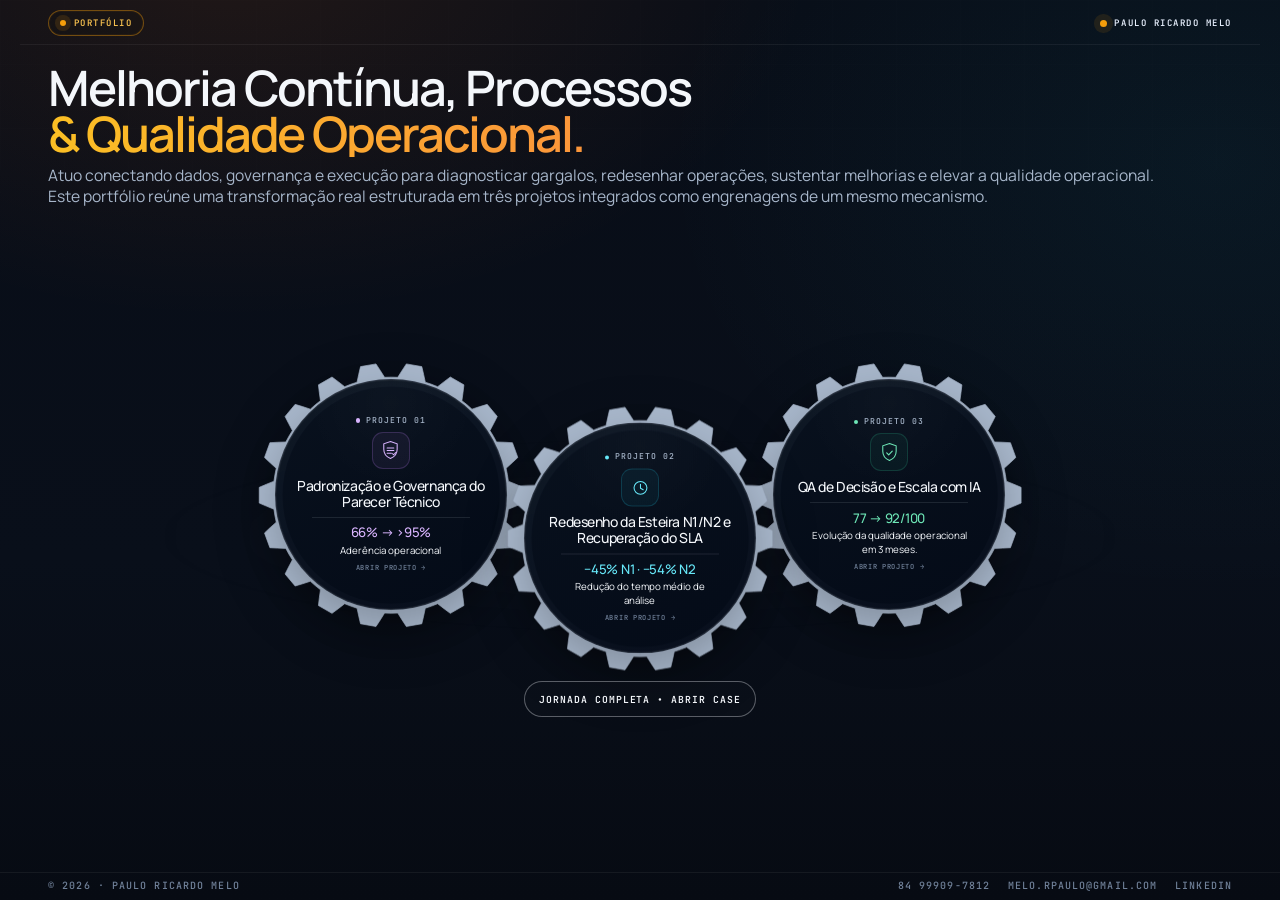
==== commit 94b4f476: "Add files via upload" ====
--- a/index.html
+++ b/index.html
@@ -1,1705 +1,665 @@
-<!DOCTYPE html>
+<!doctype html>
 <html lang="pt-BR">
 <head>
 <meta charset="utf-8">
 <meta name="viewport" content="width=device-width,initial-scale=1">
-<title>Paulo Melo · Prevenção à Fraude, Meios de Pagamento e FIDC</title>
+<title>Paulo Ricardo Melo · Portfólio</title>
+<meta name="description" content="Portfólio de Paulo Ricardo Melo em Melhoria Contínua, Processos e Qualidade Operacional.">
 <link rel="preconnect" href="https://fonts.googleapis.com">
 <link rel="preconnect" href="https://fonts.gstatic.com" crossorigin>
-<link href="https://fonts.googleapis.com/css2?family=Manrope:wght@400;500;600;700;800&family=JetBrains+Mono:wght@400;500;600&display=swap" rel="stylesheet">
+<link href="https://fonts.googleapis.com/css2?family=Manrope:wght@400;500;600;700;800&family=JetBrains+Mono:wght@500;600&display=swap" rel="stylesheet">
 <style>
 :root{
-  --void:#05080F; --base:#0A0F1C; --raised:#101828; --card:#141E33; --card-2:#1A2540;
-  --line:#1E2C45; --line-2:#2A3B58;
-  --ink-1:#F0F5FF; --ink-2:#A6B7D1; --ink-3:#6C7F9E; --ink-4:#4A5B76;
-  --cold-1:#22D3EE; --cold-2:#4D8DFF; --cold-3:#A78BFA;
-  --warm-1:#FBBF24; --warm-2:#F97316; --warm-3:#F87171;
-  --ok:#34D399;
-  --f-body:'Manrope',system-ui,-apple-system,sans-serif;
-  --f-mono:'JetBrains Mono',ui-monospace,monospace;
-  --r-s:8px; --r-m:14px; --r-l:20px; --r-xl:28px;
-  --ease:cubic-bezier(.22,1,.36,1);
-  --maxw:1180px;
-}
-*{box-sizing:border-box;margin:0;padding:0}
-html{scroll-behavior:smooth;-webkit-text-size-adjust:100%}
-body{
-  background:var(--base); color:var(--ink-1); font-family:var(--f-body);
-  font-weight:400; line-height:1.6; -webkit-font-smoothing:antialiased;
-  overflow-x:hidden; min-height:100vh;
-}
-::selection{background:rgba(77,141,255,.3);color:#fff}
+  --bg:#080d17;
+  --bg-2:#0d1422;
+  --card:#111a2a;
+  --card-2:#162235;
+  --line:#223149;
+  --line-2:#314563;
+  --text:#f4f7fb;
+  --muted:#a7b6ca;
+  --subtle:#71829a;
+  --warm:#f59e0b;
+  --warm-2:#f97316;
+  --warm-soft:rgba(245,158,11,.10);
+  --cyan:#22d3ee;
+  --green:#34d399;
+  --red:#fb7185;
+  --p1:#c084fc;
+  --p1-2:#a78bfa;
+  --p1-soft:rgba(192,132,252,.10);
+  --max:1180px;
+  --gear-size:390px;
+  --mesh-overlap:64px;
+  --body:'Manrope',system-ui,-apple-system,BlinkMacSystemFont,'Segoe UI',sans-serif;
+  --mono:'JetBrains Mono',ui-monospace,SFMono-Regular,Menlo,monospace;
+}
+*{box-sizing:border-box}
+html{scroll-behavior:smooth}
+body{margin:0;min-height:100vh;background:var(--bg);color:var(--text);font-family:var(--body);line-height:1.6;-webkit-font-smoothing:antialiased;overflow-x:hidden}
+body::before{content:"";position:fixed;inset:0;pointer-events:none;z-index:-2;background:
+  radial-gradient(900px 560px at 18% -5%,rgba(249,115,22,.10),transparent 65%),
+  radial-gradient(820px 640px at 95% 18%,rgba(34,211,238,.055),transparent 68%),
+  linear-gradient(180deg,#080d17,#090f1a 62%,#070b13)}
+body::after{content:"";position:fixed;inset:0;z-index:-1;pointer-events:none;opacity:.25;background-image:
+  linear-gradient(rgba(255,255,255,.025) 1px,transparent 1px),
+  linear-gradient(90deg,rgba(255,255,255,.025) 1px,transparent 1px);background-size:64px 64px;mask-image:linear-gradient(to bottom,#000,transparent 76%)}
 a{color:inherit;text-decoration:none}
-button{font-family:inherit;border:0;background:none;color:inherit;cursor:pointer}
-:focus-visible{outline:2px solid var(--cold-2);outline-offset:3px;border-radius:4px}
-#r-fraudops :focus-visible,#r-case :focus-visible{outline-color:var(--ac-2)}
-@media(prefers-reduced-motion:reduce){*,*::before,*::after{animation-duration:.01ms!important;animation-iteration-count:1!important;transition-duration:.01ms!important;scroll-behavior:auto!important}}
-@media (prefers-reduced-motion:reduce){*{animation:none!important;transition:none!important;scroll-behavior:auto!important}}
-
-/* ── ambiente ───────────────────────────── */
-.bg{position:fixed;inset:0;z-index:0;pointer-events:none}
-.bg::before{
-  content:'';position:absolute;inset:0;
-  background:
-    radial-gradient(900px 700px at 12% 8%, rgba(77,141,255,.10), transparent 62%),
-    radial-gradient(760px 620px at 88% 30%, rgba(167,139,250,.075), transparent 62%),
-    radial-gradient(700px 560px at 60% 100%, rgba(34,211,238,.05), transparent 60%);
-}
-.bg::after{
-  content:'';position:absolute;inset:0;opacity:.5;
-  background-image:linear-gradient(rgba(120,160,220,.045) 1px,transparent 1px),
-                   linear-gradient(90deg,rgba(120,160,220,.045) 1px,transparent 1px);
-  background-size:68px 68px;
-  -webkit-mask-image:radial-gradient(ellipse 90% 70% at 50% 35%,#000,transparent 78%);
-  mask-image:radial-gradient(ellipse 90% 70% at 50% 35%,#000,transparent 78%);
-}
-.grain{position:fixed;inset:0;z-index:1;pointer-events:none;opacity:.028;mix-blend-mode:overlay;
-  background-image:url("data:image/svg+xml,%3Csvg xmlns='http://www.w3.org/2000/svg' width='180' height='180'%3E%3Cfilter id='n'%3E%3CfeTurbulence type='fractalNoise' baseFrequency='.85' numOctaves='3'/%3E%3C/filter%3E%3Crect width='180' height='180' filter='url(%23n)'/%3E%3C/svg%3E")}
-
-/* ── router ─────────────────────────────── */
-.route{display:none;position:relative;z-index:2}
-.route.on{display:block;animation:rin .5s var(--ease) both}
-@keyframes rin{from{opacity:0;transform:translateY(10px)}to{opacity:1;transform:none}}
-
-.wrap{max-width:var(--maxw);margin:0 auto;padding:0 32px}
-@media(max-width:640px){.wrap{padding:0 20px}}
-
-/* ── eyebrow / chip ─────────────────────── */
-.chip{
-  display:inline-flex;align-items:center;gap:9px;
-  padding:7px 16px 7px 13px;border-radius:99px;
-  border:1px solid var(--line-2);background:rgba(20,30,51,.6);
-  font-family:var(--f-mono);font-size:10.5px;font-weight:600;
-  letter-spacing:.18em;text-transform:uppercase;color:var(--ink-1);
-  backdrop-filter:blur(8px);
-}
-.chip .dot{width:5px;height:5px;border-radius:99px;background:var(--cold-1);
-  box-shadow:0 0 0 3px rgba(34,211,238,.16)}
-.chip.warm .dot{background:var(--warm-1);box-shadow:0 0 0 3px rgba(251,191,36,.16)}
-.chip.cold .dot{background:var(--cold-1)}
+.shell{max-width:var(--max);margin:0 auto;padding:0 28px}
+
+/* topo clonado do case */
+.topbar{display:grid;grid-template-columns:1fr auto 1fr;align-items:center;gap:20px;padding-top:22px;padding-bottom:17px;border-bottom:1px solid rgba(255,255,255,.06)}
+.portfolio-chip{justify-self:start;display:inline-flex;align-items:center;gap:8px;padding:8px 14px;border:1px solid rgba(245,158,11,.42);border-radius:999px;background:rgba(22,20,16,.22);font:600 10px var(--mono);letter-spacing:.16em;text-transform:uppercase;color:#f6c04f;box-shadow:inset 0 0 0 1px rgba(245,158,11,.05)}
+.portfolio-chip i{width:7px;height:7px;border-radius:50%;background:var(--warm);box-shadow:0 0 0 5px rgba(245,158,11,.12)}
+.top-spacer{justify-self:center}
+.top-name{justify-self:end;display:flex;align-items:center;gap:10px;font:600 10px var(--mono);letter-spacing:.17em;text-transform:uppercase;color:#e6eefc}
+.top-name i{width:8px;height:8px;border-radius:50%;background:var(--warm);box-shadow:0 0 0 6px rgba(245,158,11,.10)}
+
+/* hero */
+.hero{padding:42px 28px 40px}
+h1{font-family:var(--body);font-size:clamp(2.25rem,5.2vw,4.8rem);font-weight:600;line-height:1;letter-spacing:-.042em;max-width:920px;margin:0 0 28px}
+h1 span{display:block;font-family:inherit;font-weight:inherit;letter-spacing:inherit;background:linear-gradient(96deg,#fbbf24 0%,#fb923c 52%,#fb7185 100%);-webkit-background-clip:text;background-clip:text;color:transparent}
+.lead{max-width:900px;font-size:clamp(1rem,1.5vw,1.18rem);line-height:1.78;color:var(--muted);margin:0}
+
+/* mecanismo de engrenagens */
+.projects{padding:0 28px 54px}
+.mechanism-wrap{position:relative;padding:10px 0 8px}
+.mechanism-wrap::before{content:"";position:absolute;left:50%;top:49%;width:min(1040px,94vw);height:270px;transform:translate(-50%,-50%);background:radial-gradient(ellipse at center,rgba(255,255,255,.026),rgba(255,255,255,0) 70%);filter:blur(14px);pointer-events:none}
+.mechanism{position:relative;display:flex;align-items:center;justify-content:center;gap:0;isolation:isolate;min-height:480px;padding:18px 0}
+.gear-project{position:relative;width:var(--gear-size);height:var(--gear-size);flex:0 0 var(--gear-size);display:grid;place-items:center;outline:none;z-index:2;transition:transform .28s ease;zoom:.85}
+.gear-project+ .gear-project{margin-left:calc(-1 * var(--mesh-overlap))}
+.gear-project:nth-child(1),.gear-project:nth-child(3){transform:translateY(-34px)}
+.gear-project:nth-child(2){transform:translateY(34px);z-index:3}
+.gear-project:hover,.gear-project:focus-visible{z-index:5}
+.gear-project:focus-visible .gear-core{box-shadow:0 0 0 2px var(--text),0 0 0 7px rgba(255,255,255,.08),0 22px 50px rgba(0,0,0,.28)}
+.gear-rotor{position:absolute;inset:0;width:100%;height:100%;pointer-events:none;transform-origin:50% 50%;animation-duration:17.4118s;animation-timing-function:linear;animation-iteration-count:infinite;animation-play-state:paused;will-change:transform;filter:drop-shadow(0 18px 28px rgba(0,0,0,.30))}
+.gear-project:nth-child(1) .gear-rotor,.gear-project:nth-child(3) .gear-rotor{animation-name:gear-cw}
+.gear-project:nth-child(2) .gear-rotor{animation-name:gear-ccw}
+@media(hover:hover) and (pointer:fine){
+  .mechanism:hover .gear-rotor{animation-play-state:running}
+}
+@keyframes gear-cw{from{transform:rotate(0deg)}to{transform:rotate(360deg)}}
+@keyframes gear-ccw{from{transform:rotate(10deg)}to{transform:rotate(-350deg)}}
+
+.gear-svg{width:100%;height:100%;overflow:visible;transform:scale(.965);transform-origin:50% 50%}
+.gear-body{fill:#a7b6ca;stroke:#a7b6ca;stroke-width:.85;vector-effect:non-scaling-stroke}
+.gear-tooth-cut{fill:#080d17}
+.gear-ring{fill:none;stroke:rgba(244,247,251,.18);stroke-width:.55;vector-effect:non-scaling-stroke;opacity:.50}
+.gear-ring-soft{fill:none;stroke:rgba(244,247,251,.08);stroke-width:2.6;vector-effect:non-scaling-stroke;opacity:.28}
+.gear-ticks{display:block;stroke:rgba(8,13,23,.32);stroke-width:.68;stroke-linecap:round;vector-effect:non-scaling-stroke;opacity:.20}
+.gear-project:hover .gear-body{fill:#a7b6ca;stroke:#a7b6ca}
+
+.gear-core{position:relative;z-index:3;width:77.5%;height:77.5%;border-radius:50%;display:flex;flex-direction:column;justify-content:center;align-items:center;text-align:center;padding:16px 22px 18px;border:1px solid rgba(230,238,252,.14);background:
+  radial-gradient(circle at 50% 10%,rgba(255,255,255,.02),transparent 36%),
+  linear-gradient(160deg,rgba(9,18,31,.96),rgba(4,11,24,.98));
+  box-shadow:inset 0 0 0 1px rgba(255,255,255,.03),0 18px 42px rgba(0,0,0,.20);transition:border-color .25s ease,box-shadow .25s ease,transform .25s ease}
+.gear-project:hover .gear-core{border-color:rgba(230,238,252,.22);box-shadow:inset 0 0 0 1px rgba(255,255,255,.04),0 24px 54px rgba(0,0,0,.24)}
+
+.badge{display:flex;align-items:center;gap:7px;font-family:var(--mono);font-size:9.1px;font-weight:500;letter-spacing:.12em;text-transform:uppercase;line-height:1.2;color:var(--muted);margin:0 0 8px}
+.badge i{width:5px;height:5px;border-radius:50%;flex:none}
+.p1 .badge i{background:#d8b4fe}.p2 .badge i{background:#67e8f9}.p3 .badge i{background:#6ee7b7}
+.gear-icon{width:44px;height:44px;margin:0 0 10px;border-radius:13px;display:grid;place-items:center;border:1px solid var(--line);background:rgba(255,255,255,.018);flex:none}
+.p1 .gear-icon{border-color:rgba(192,132,252,.20);background:rgba(192,132,252,.060)}
+.p2 .gear-icon{border-color:rgba(34,211,238,.18);background:rgba(34,211,238,.050)}
+.p3 .gear-icon{border-color:rgba(52,211,153,.18);background:rgba(52,211,153,.050)}
+.p1 .gear-icon svg *{stroke:#d8b4fe}
+.p2 .gear-icon svg *{stroke:#67e8f9}
+.p3 .gear-icon svg *{stroke:#6ee7b7}
+.gear-core h2{font-size:.9792rem;font-weight:500;line-height:1.14;letter-spacing:-.03em;margin:0 0 8px;max-width:266px}
+.tags{display:flex;justify-content:center;flex-wrap:wrap;gap:5px;margin:0;max-width:258px}
+.tag{font-family:var(--mono);font-size:7.7px;letter-spacing:.055em;text-transform:uppercase;padding:5px 6px;border:1px solid var(--line);border-radius:6px;color:var(--subtle);background:rgba(255,255,255,.02)}
+.result{width:82%;padding-top:8px;margin-top:0;border-top:1px solid rgba(230,238,252,.10);font-size:11px;line-height:1.36;color:var(--text)}
+.result strong{display:block;font-size:14.8px;font-weight:500;letter-spacing:-.018em;margin-bottom:2px}
+.p1 .result strong{color:#d8b4fe}
+.p2 .result strong{color:#67e8f9}
+.p3 .result strong{color:#6ee7b7}
+.go{margin-top:7px;font:500 7.8px var(--mono);letter-spacing:.10em;text-transform:uppercase;color:var(--subtle)}
+.gear-project:hover .go{color:var(--text)}
+
+
+.journey-cta{margin:4px auto 0;max-width:max-content;padding:0;border:0;background:none;box-shadow:none}
+.journey-cta .eyebrow{display:none}
+.journey-button{display:inline-flex;align-items:center;justify-content:center;min-height:36px;padding:0 14.4px;border:1px solid rgba(244,247,251,.34);border-radius:999px;background:rgba(255,255,255,.012);font:600 9.72px var(--mono);letter-spacing:.10em;text-transform:uppercase;color:var(--text);transition:border-color .2s ease,color .2s ease,background .2s ease,transform .2s ease}
+.journey-button:hover{border-color:rgba(244,247,251,.50);color:var(--text);background:rgba(255,255,255,.024);transform:translateY(-1px)}
+
+.footer{padding:18px 0 28px;border-top:1px solid rgba(255,255,255,.06);font:500 10px var(--mono);letter-spacing:.11em;text-transform:uppercase;color:var(--subtle)}
+.footer-row{display:flex;justify-content:space-between;gap:18px;flex-wrap:wrap}
+.links{display:flex;gap:18px;flex-wrap:wrap}
+.links a:hover{color:var(--text)}
+
+
+@media(min-width:901px){
+  :root{--gear-size:351px;--mesh-overlap:58px}
+  .shell{max-width:1240px}
+  .topbar{padding-top:8px;padding-bottom:6px}
+  .portfolio-chip{font-size:9px;padding:7px 12px}
+  .portfolio-chip i{width:6px;height:6px}
+  .top-name{font-size:9px;gap:8px}
+  .top-name i{width:7px;height:7px}
+  .hero{padding:20px 28px 8px}
+  h1{font-size:clamp(2.02rem,3.96vw,3.69rem);line-height:.95;max-width:1120px;margin:0 0 8px}
+  .lead{max-width:1140px;font-size:clamp(.98rem,1.22vw,1.05rem);line-height:1.42}
+  .projects{padding:0 28px 10px}
+  .mechanism-wrap{padding:0}
+  .mechanism-wrap::before{height:210px}
+  .mechanism{min-height:396px;padding:0}
+  .gear-project:nth-child(1){transform:translateY(-32px)}
+  .gear-project:nth-child(2){transform:translateY(28px)}
+  .gear-project:nth-child(3){transform:translateY(-32px)}
+  .journey-cta{margin-top:0}
+  .footer{padding:2px 0 4px;line-height:1.2}
+}
+
+@media(min-width:901px) and (max-height:920px){
+  .topbar{padding-top:6px;padding-bottom:4px}
+  .portfolio-chip{font-size:9px;padding:6px 11px}
+  .top-name{font-size:9px;gap:7px}
+  .hero{padding-top:18px;padding-bottom:6px}
+  h1{font-size:clamp(1.96rem,3.82vw,3.46rem);margin-bottom:6px;line-height:.94}
+  .lead{line-height:1.36}
+  .projects{padding-bottom:8px}
+  .mechanism-wrap::before{height:202px}
+  .mechanism{min-height:382px}
+  .gear-project:nth-child(1){transform:translateY(-27px)}
+  .gear-project:nth-child(2){transform:translateY(24px)}
+  .gear-project:nth-child(3){transform:translateY(-27px)}
+  .journey-cta{margin-top:0}
+  .footer{padding-top:1px;padding-bottom:3px;line-height:1.15}
+}
+
+@media(min-width:901px) and (max-width:1080px){
+  :root{--gear-size:315px;--mesh-overlap:52px}
+  .mechanism{min-height:440px}
+  .gear-project:nth-child(1){transform:translateY(-34px)}
+  .gear-project:nth-child(2){transform:translateY(30px)}
+  .gear-project:nth-child(3){transform:translateY(-34px)}
+  .gear-core{padding:20px 22px 21px}
+  .gear-core h2{font-size:.952rem}
+  .result strong{font-size:13.6px}
+}
+
+@media(max-width:900px){
+  :root{--gear-size:min(390px,92vw);--mesh-overlap:48px}
+  .projects{padding-top:8px}
+  .mechanism-wrap{padding-top:8px}
+  .mechanism{flex-direction:column;min-height:0;padding:0 0 10px}
+  .gear-project{width:var(--gear-size);height:var(--gear-size);flex-basis:var(--gear-size);transform:none!important}
+  .gear-project+ .gear-project{margin-left:0;margin-top:calc(-1 * var(--mesh-overlap))}
+  .gear-project:nth-child(1){transform:translateX(-12px)!important}
+  .gear-project:nth-child(2){transform:translateX(12px)!important;z-index:3}
+  .gear-project:nth-child(3){transform:translateX(-12px)!important;z-index:2}
+  .gear-rotor{animation:none!important}
+  .mesh-node{display:none}
+}
+
+@media(max-width:620px){
+  .shell{padding-left:18px;padding-right:18px}
+  .topbar{grid-template-columns:1fr auto;gap:14px;padding-top:18px;padding-bottom:14px}
+  .top-spacer{display:none}
+  .portfolio-chip{font-size:9px;letter-spacing:.13em;padding:7px 11px}
+  .top-name{font-size:9px;letter-spacing:.13em}
+  .hero{padding:36px 18px 30px}
+  h1{font-size:2.35rem;max-width:100%;margin-bottom:22px}
+  .lead{font-size:.98rem}
+  .projects{padding:0 10px 36px}
+  .mechanism{padding-bottom:10px}
+  .gear-project:nth-child(1){transform:translateX(-14px)!important}
+  .gear-project:nth-child(2){transform:translateX(14px)!important}
+  .gear-project:nth-child(3){transform:translateX(-14px)!important}
+  .gear-core{width:78%;height:78%;padding:18px 22px 18px;justify-content:center}
+  .badge{margin:0 0 5px}
+  .gear-icon{margin:0 0 7px}
+  .gear-core h2{font-size:.8568rem;margin-bottom:6px;max-width:252px}
+  .result{width:79%;padding-top:6px;margin-top:0;font-size:10.6px}
+  .result strong{font-size:14px;margin-bottom:2px}
+  .go{display:block;margin-top:5px}
+  .journey-cta{margin-top:2px}
+  .journey-button{min-height:34.8px;padding:0 13.2px;font-size:9.6px;letter-spacing:.09em}
+}
+
+
+@media(min-width:901px){
+  body{min-height:100vh;display:flex;flex-direction:column}
+  .topbar,.hero,.projects{width:100%}
+  main{flex:1;min-height:0;display:flex;flex-direction:column}
+  .hero{padding-top:28px;padding-bottom:8px}
+  .projects{flex:1;min-height:0;display:flex;flex-direction:column;justify-content:center;padding-bottom:6px}
+  .mechanism-wrap{width:100%}
+  .footer{margin-top:0;padding:1px 0 3px;line-height:1.1}
+}
+@media(min-width:901px) and (max-height:920px){
+  .hero{padding-top:24px;padding-bottom:6px}
+  .projects{padding-bottom:4px}
+  .footer{padding:0 0 2px;line-height:1.05}
+}
+
+
+@media(min-width:901px){
+  .hero{padding-top:25px}
+  .projects{padding-bottom:2px}
+  .mechanism{min-height:390px}
+  .journey-cta{margin-top:-2px;margin-bottom:-3px}
+  .footer{padding-top:0;padding-bottom:1px;line-height:1.05}
+}
+@media(min-width:901px) and (max-height:920px){
+  .hero{padding-top:20px}
+  .projects{padding-bottom:0}
+  .mechanism{min-height:372px}
+  .journey-cta{margin-top:-3px;margin-bottom:-5px}
+  .footer{padding-top:0;padding-bottom:0;line-height:1}
+}
+
+@media(prefers-reduced-motion:reduce){
+  html{scroll-behavior:auto}
+  .gear-rotor{animation:none!important;transform:none!important}
+  .gear-core{transition:none}
+}
+
+/* ── v14 · reequilíbrio final da Home ─────────────────────────── */
+/* +5% em TODO o texto contido nas três engrenagens */
+.badge{font-size:9.555px}
+.gear-core h2{font-size:1.02816rem}
+.result{font-size:11.55px}
+.result strong{font-size:15.54px}
+.go{font-size:8.19px}
+
+/* Web: redistribui o espaço recuperado com a redução das engrenagens */
+@media(min-width:901px){
+  .topbar{padding-top:9px;padding-bottom:7px}
+  .hero{padding-top:30px;padding-bottom:12px}
+  h1{margin-bottom:10px}
+  .projects{padding:0 28px 14px;justify-content:center}
+  .mechanism-wrap{padding:2px 0 0}
+  .mechanism{min-height:330px}
+  .journey-cta{margin:12px auto 0!important;transform:none!important}
+  .footer{padding:6px 0 10px;line-height:1.15}
+}
+
+@media(min-width:901px) and (max-height:920px){
+  .topbar{padding-top:7px;padding-bottom:5px}
+  .hero{padding-top:24px;padding-bottom:10px}
+  h1{margin-bottom:8px}
+  .projects{padding-bottom:10px}
+  .mechanism{min-height:315px}
+  .journey-cta{margin-top:10px!important}
+  .footer{padding:4px 0 6px;line-height:1.1}
+}
+
+/* Mantém o ganho de 5% também no breakpoint web intermediário */
+@media(min-width:901px) and (max-width:1080px){
+  .gear-core h2{font-size:.9996rem}
+  .result strong{font-size:14.28px}
+}
+
+/* Mobile: elimina qualquer overflow horizontal da Home */
+@media(max-width:900px){
+  html,body{width:100%;max-width:100%;overflow-x:clip!important}
+  main,.hero,.projects,.mechanism-wrap,.mechanism,.footer{
+    width:100%;max-width:100%;min-width:0;overflow-x:clip
+  }
+}
+
+@media(max-width:620px){
+  .gear-core h2{font-size:.89964rem}
+  .result{font-size:11.13px}
+  .result strong{font-size:14.7px}
+  .projects{padding-left:8px;padding-right:8px}
+  .journey-cta{transform:none!important;margin-top:12px!important;margin-bottom:4px}
+  .footer-row{min-width:0}
+  .links{min-width:0;max-width:100%;gap:12px}
+  .links a{overflow-wrap:anywhere}
+}
+
+
+/* ── v15 · ajustes exclusivos do mobile ───────────────────────── */
+@media(max-width:620px){
+  /* +10% em todo o texto interno das engrenagens */
+  .badge{font-size:10.5105px}
+  .gear-core h2{font-size:.989604rem}
+  .result{font-size:12.243px}
+  .result strong{font-size:16.17px}
+  .go{font-size:9.009px}
+
+  /* Onda um pouco mais marcada no empilhamento vertical.
+     Mantém o mesmo overlap entre as engrenagens para preservar o mecanismo. */
+  .gear-project:nth-child(1){transform:translateX(-20px)!important}
+  .gear-project:nth-child(2){transform:translateX(20px)!important;z-index:3}
+  .gear-project:nth-child(3){transform:translateX(-20px)!important;z-index:2}
+}
+
+
+/* ── v17 · redistribuição vertical sem aumentar a altura da Home ── */
+@media(min-width:901px){
+  /* +6px no cabeçalho */
+  .topbar{padding-top:12px;padding-bottom:10px}
+
+  /* -4px no respiro do hero e -8px na área estrutural central */
+  .hero{padding-top:26px;padding-bottom:12px}
+  .mechanism{min-height:322px}
+
+  /* +6px no rodapé */
+  .footer{padding-top:9px;padding-bottom:13px;line-height:1.15}
+}
+
+@media(min-width:901px) and (max-height:920px){
+  /* mesma redistribuição para notebooks/viewport mais baixo */
+  .topbar{padding-top:10px;padding-bottom:8px}
+  .hero{padding-top:20px;padding-bottom:10px}
+  .mechanism{min-height:307px}
+  .footer{padding-top:7px;padding-bottom:9px;line-height:1.1}
+}
+
 </style>
+
+<style id="single-file-integration">
+  #embeddedCasePage{
+    position:fixed;
+    inset:0;
+    z-index:9999;
+    width:100%;
+    max-width:100vw;
+    height:100dvh;
+    overflow:hidden;
+    background:#080d17;
+  }
+  #embeddedCasePage[hidden]{display:none!important}
+  #embeddedCaseFrame{
+    display:block;
+    width:100%;
+    max-width:100vw;
+    height:100%;
+    border:0;
+    overflow-x:hidden;
+    background:#080d17;
+  }
+
+  /* Ao abrir o Case, a Home deixa de participar da geometria da página. */
+  body.case-page-open{
+    width:100%;
+    max-width:100vw;
+    overflow:hidden!important;
+  }
+  body.case-page-open > header.topbar,
+  body.case-page-open > main,
+  body.case-page-open > footer.footer{
+    display:none!important;
+  }
+
+  /* CTA afastado das engrenagens sem alterar a altura total da Home. */
+  .journey-cta{
+    position:relative;
+    z-index:30;
+  }
+  @media(min-width:901px){
+    .journey-cta{transform:translateY(30px)}
+  }
+  @media(max-width:900px){
+    .journey-cta{transform:translateY(15px)}
+  }
+</style>
+
 </head>
 <body>
-<div class="bg"></div><div class="grain"></div>
-<style>
-/* ══ HOME ══════════════════════════════ */
-#home{padding:0 0 28px}
-@media(min-width:961px){
-  #home.on{min-height:100vh;display:flex;flex-direction:column;justify-content:center;padding:26px 0 22px}
-  #home .hero{padding-top:0}
-  #home .foot{margin-top:30px;padding-top:20px}
-}
-.hero{padding:30px 0 0;position:relative}
-
-.hero-top{display:flex;align-items:center;justify-content:space-between;gap:24px;margin-bottom:30px}
-.mark{display:flex;align-items:center;gap:11px;font-family:var(--f-mono);font-size:11px;
-  font-weight:600;letter-spacing:.16em;color:var(--ink-2)}
-.mark b{color:var(--ink-1);font-weight:700}
-.mark .sq{width:7px;height:7px;border-radius:2px;
-  background:linear-gradient(135deg,var(--cold-1),var(--cold-3));
-  box-shadow:0 0 14px rgba(77,141,255,.5)}
-
-h1.title{
-  font-size:clamp(1.6rem,2.9vw,2.5rem);font-weight:800;line-height:1.14;
-  letter-spacing:-.03em;margin-bottom:22px;text-wrap:balance;
-}
-h1.title .l2{
-  background:linear-gradient(100deg,var(--cold-1) 0%,var(--cold-2) 48%,var(--cold-3) 100%);
-  -webkit-background-clip:text;background-clip:text;color:transparent;
-}
-h1.title .amp{color:var(--ink-4);font-weight:400}
-h1.title .dim{color:var(--ink-3);font-weight:500}
-h1.title .subtitle{display:block;margin-top:2px;font-size:clamp(.95rem,1.5vw,1.25rem);font-weight:400;font-style:italic;letter-spacing:-.01em;color:var(--ink-3);line-height:1.3}
-
-.hero-grid{
-  display:grid;grid-template-columns:minmax(260px,.78fr) minmax(0,1.22fr);
-  gap:clamp(24px,4vw,56px);align-items:end;
-}
-
-/* foto */
-.shot{position:relative;align-self:end;isolation:isolate;background:transparent}
-.shot img{
-  display:block;width:100%;max-width:355px;height:auto;opacity:.9;
-  -webkit-mask-image:radial-gradient(ellipse 70% 82% at 46% 38%,#000 34%,rgba(0,0,0,.62) 66%,transparent 96%);
-  mask-image:radial-gradient(ellipse 70% 82% at 46% 38%,#000 34%,rgba(0,0,0,.62) 66%,transparent 96%);
-
-  
-  animation:fade 1.1s var(--ease) both;
-}
-@keyframes fade{from{opacity:0;transform:translateY(16px) scale(.985)}to{opacity:1;transform:none}}
-.shot::after{
-  content:'';position:absolute;left:6%;right:6%;bottom:-2px;height:140px;
-  background:linear-gradient(to top,var(--base) 18%,transparent);pointer-events:none;
-}
-
-/* bio */
-.bio{
-  position:relative;padding:19px 21px;border-radius:var(--r-m);
-  border:1px solid var(--line);background:linear-gradient(160deg,rgba(20,30,51,.72),rgba(16,24,40,.42));
-  backdrop-filter:blur(12px);max-width:none;
-}
-.bio::before{
-  content:'';position:absolute;left:0;top:20px;bottom:20px;width:2px;border-radius:9px;
-  background:linear-gradient(to bottom,var(--cold-1),var(--cold-3));opacity:.75;
-}
-.bio p{color:var(--ink-2);font-size:12.8px;line-height:1.65}
-.bio p+p{margin-top:11px}
-.bio strong{color:var(--ink-1);font-weight:700}
-.bio .lead{color:var(--ink-1);font-weight:700;font-size:13.2px}
-
-.cue{
-  display:flex;align-items:center;gap:9px;margin:0 0 14px;
-  font-size:12.2px;color:var(--ink-2);font-weight:500;
-}
-.cue svg{flex:none;color:var(--cold-1);opacity:.8;animation:pulse 2.6s ease-in-out infinite}
-@keyframes pulse{0%,100%{opacity:.45;transform:translateX(0)}50%{opacity:1;transform:translateX(3px)}}
-
-/* cards */
-.cards{display:grid;grid-template-columns:1fr 1fr;gap:14px}
-.card{
-  position:relative;display:block;font:inherit;text-align:left;padding:19px 18px 17px;border-radius:var(--r-m);
-  border:1px solid var(--line);background:linear-gradient(165deg,rgba(20,30,51,.68),rgba(14,21,36,.5));
-  backdrop-filter:blur(10px);overflow:hidden;text-align:left;width:100%;
-  transition:transform .42s var(--ease),border-color .42s var(--ease),box-shadow .42s var(--ease);
-}
-.card::before{
-  content:'';position:absolute;inset:0;opacity:0;transition:opacity .42s var(--ease);pointer-events:none;
-}
-.card.cold::before{background:radial-gradient(420px 240px at 30% 0%,rgba(77,141,255,.16),transparent 70%)}
-.card.warm::before{background:radial-gradient(420px 240px at 30% 0%,rgba(249,115,22,.14),transparent 70%)}
-.card:hover,.card:focus-visible{transform:translateY(-5px)}
-.card:hover::before,.card:focus-visible::before{opacity:1}
-.card.cold:hover,.card.cold:focus-visible{border-color:rgba(77,141,255,.5);box-shadow:0 22px 50px -22px rgba(77,141,255,.42)}
-.card.warm:hover,.card.warm:focus-visible{border-color:rgba(249,115,22,.45);box-shadow:0 22px 50px -22px rgba(249,115,22,.4)}
-
-.card-ico{margin:12px 0 11px}
-.card h3{font-size:1rem;font-weight:800;letter-spacing:-.018em;line-height:1.22;margin-bottom:6px}
-.card h3 em{font-style:normal;display:block}
-.card.cold h3 em{background:linear-gradient(96deg,var(--cold-1),var(--cold-2) 60%,var(--cold-3));
-  -webkit-background-clip:text;background-clip:text;color:transparent}
-.card.warm h3 em{background:linear-gradient(96deg,var(--warm-1),var(--warm-2) 55%,var(--warm-3));
-  -webkit-background-clip:text;background-clip:text;color:transparent}
-.card p{color:var(--ink-2);font-size:11.8px;line-height:1.56;margin-bottom:14px;min-height:36px}
-.card .go{
-  display:inline-flex;align-items:center;gap:8px;font-family:var(--f-mono);
-  font-size:10.5px;font-weight:600;letter-spacing:.14em;text-transform:uppercase;color:var(--ink-1);
-  padding-top:13px;border-top:1px solid var(--line);width:100%;
-  transition:color .3s var(--ease),gap .3s var(--ease);
-}
-.card:hover .go{gap:13px}
-.card.cold:hover .go{color:var(--cold-1)}
-.card.warm:hover .go{color:var(--warm-1)}
-.card .go svg{transition:transform .3s var(--ease)}
-.card:hover .go svg{transform:translateX(3px)}
-
-.foot{
-  margin-top:34px;padding-top:20px;border-top:1px solid var(--line);
-  display:flex;justify-content:space-between;align-items:center;gap:18px;flex-wrap:wrap;
-  font-family:var(--f-mono);font-size:10.5px;font-weight:600;letter-spacing:.14em;color:var(--ink-3);
-}
-.foot a{color:var(--ink-2);transition:color .25s}.foot a:hover{color:var(--cold-1)}
-.foot .links{display:flex;gap:20px;flex-wrap:wrap}
-
-@media(min-width:961px) and (max-height:800px){
-  .hero{padding-top:20px}
-  .hero-top{margin-bottom:22px}
-  h1.title{margin-bottom:16px}
-  .bio{padding:15px 19px}
-  #home.on{padding:16px 0 14px}
-  #home .foot{margin-top:18px;padding-top:14px}
-  .cue{margin-bottom:11px}
-  .card{padding:16px 17px 15px}
-}
-@media(min-width:961px) and (max-height:740px){
-  #home.on{padding:10px 0 10px}
-  .hero-top{margin-bottom:16px}
-  h1.title{margin-bottom:12px}
-  .bio{padding:13px 17px}
-  .card-ico{margin:9px 0 8px}
-  .card p{margin-bottom:11px;min-height:0}
-  .card .go{padding-top:10px}
-  #home .foot{margin-top:12px;padding-top:11px}
-}
-@media(max-width:960px){
-  .hero-grid{grid-template-columns:1fr;gap:0}
-  .shot{order:2;max-width:340px;margin:8px auto -30px;justify-self:center}
-  .shot img{max-width:100%}
-  .bio{max-width:none;order:1;margin-bottom:34px}
-  .side{order:3;margin-top:16px}
-}
-@media(max-width:640px){
-  .cards{grid-template-columns:1fr}
-  .hero{padding-top:34px}
-  .hero-top{margin-bottom:40px}
-  h1.title{max-width:none}
-  .card p{min-height:0}
-}
-</style>
-<!-- ══════════ HOME ══════════ -->
-<section class="route on" id="home">
-<div class="wrap">
-  <header class="hero">
-    <div class="hero-top">
-      <div class="chip"><span class="dot"></span>PORTFÓLIO</div>
-      <div class="mark"><span class="sq"></span><b>PAULO RICARDO MELO</b></div>
-    </div>
-
-    <h1 class="title">
-      Processos, Melhoria Contínua <span class="amp">&amp;</span><br>
-      <span class="l2">Qualidade Operacional.</span>
-      <span class="subtitle">Análise de Dados, Governança e Performance.</span>
-    </h1>
-
-    <div class="hero-grid">
-      <div class="shot"><img src="[data-uri]" alt="Paulo Melo" width="620" height="790" decoding="async"></div>
-
-      <div class="side">
-        <div class="bio">
-          <p class="lead">Seja bem-vindo(a) ao meu portfólio.</p>
-          <p>Sou <strong>Paulo</strong>. Atuo com Processos, Melhoria Contínua e Qualidade Operacional, utilizando dados para diagnosticar gargalos, estruturar melhorias e acompanhar performance. Crédito, risco e prevenção à fraude complementam meu background de negócio.</p>
-        </div>
-
-        <div style="height:24px"></div>
-
-        <p class="cue">
-          <svg aria-hidden="true" focusable="false" width="16" height="16" viewBox="0 0 24 24" fill="none" stroke="currentColor" stroke-width="1.9" stroke-linecap="round"><circle cx="11" cy="11" r="7"/><path d="M20 20l-3.6-3.6"/></svg>
-          Conheça alguns projetos e entregas
-        </p>
-
-        <div class="cards">
-          <button type="button" class="card warm" data-go="/case">
-            <span class="chip warm" style="font-size:9.5px;padding:6px 13px 6px 11px"><span class="dot"></span>ENTREGAS</span>
-            <div class="card-ico"><svg aria-hidden="true" focusable="false" class="ico" viewBox="0 0 72 72" width="42" height="42" fill="none" aria-hidden="true">
-  <defs>
-    <linearGradient id="tgBoxa" x1="8" y1="6" x2="64" y2="66" gradientUnits="userSpaceOnUse">
-      <stop stop-color="#FBBF24"/><stop offset=".54" stop-color="#F97316"/><stop offset="1" stop-color="#F87171"/>
-    </linearGradient>
-    <linearGradient id="tgGlassa" x1="20" y1="10" x2="52" y2="62" gradientUnits="userSpaceOnUse">
-      <stop stop-color="#fff" stop-opacity=".34"/><stop offset="1" stop-color="#fff" stop-opacity="0"/>
-    </linearGradient>
-    <filter id="tgGlowa" x="-45%" y="-45%" width="190%" height="190%">
-      <feGaussianBlur stdDeviation="5.5" result="b"/><feMerge><feMergeNode in="b"/><feMergeNode in="SourceGraphic"/></feMerge>
-    </filter>
-  </defs>
-  <g opacity=".42" filter="url(#tgGlowa)"><rect x="8" y="8" width="56" height="56" rx="17" fill="url(#tgBoxa)"/></g>
-  <rect x="8" y="8" width="56" height="56" rx="17" fill="url(#tgBoxa)"/>
-  <rect x="8" y="8" width="56" height="56" rx="17" fill="url(#tgGlassa)"/>
-  <rect x="8.6" y="8.6" width="54.8" height="54.8" rx="16.4" stroke="#fff" stroke-opacity=".22" stroke-width="1.2"/>
-  <circle cx="36" cy="36" r="15.4" stroke="#fff" stroke-opacity=".9" stroke-width="2.1"/>
-  <circle cx="36" cy="36" r="9.4" stroke="#fff" stroke-opacity=".62" stroke-width="1.9"/>
-  <circle cx="36" cy="36" r="3.6" fill="#fff" fill-opacity=".95"/>
-  <path d="M36 15.6v5.4M36 51v5.4M15.6 36H21M51 36h5.4" stroke="#fff" stroke-opacity=".55" stroke-width="1.9" stroke-linecap="round"/>
-</svg></div>
-            <h3 role="heading" aria-level="2">Otimização<em>Esteira N1/N2</em></h3>
-            <p>Redesenho e melhoria de uma esteira de Crédito e Antifraude com foco em eficiência operacional, padronização, qualidade e redução de SLA.</p>
-            <span class="go">Abrir case
-              <svg aria-hidden="true" focusable="false" width="13" height="13" viewBox="0 0 24 24" fill="none" stroke="currentColor" stroke-width="2.4" stroke-linecap="round" stroke-linejoin="round"><path d="M5 12h13M13 6l6 6-6 6"/></svg>
-            </span>
-          </button>
-
-          <button type="button" class="card cold" data-go="/fraudops">
-            <span class="chip cold" style="font-size:9.5px;padding:6px 13px 6px 11px"><span class="dot"></span>PROJETO AUTORAL</span>
-            <div class="card-ico"><svg aria-hidden="true" focusable="false" class="ico" viewBox="0 0 72 72" width="42" height="42" fill="none" aria-hidden="true">
-  <defs>
-    <linearGradient id="shBoxa" x1="8" y1="6" x2="64" y2="66" gradientUnits="userSpaceOnUse">
-      <stop stop-color="#22D3EE"/><stop offset=".52" stop-color="#4D8DFF"/><stop offset="1" stop-color="#A78BFA"/>
-    </linearGradient>
-    <linearGradient id="shGlassa" x1="20" y1="10" x2="52" y2="62" gradientUnits="userSpaceOnUse">
-      <stop stop-color="#fff" stop-opacity=".34"/><stop offset="1" stop-color="#fff" stop-opacity="0"/>
-    </linearGradient>
-    <filter id="shGlowa" x="-45%" y="-45%" width="190%" height="190%">
-      <feGaussianBlur stdDeviation="5.5" result="b"/><feMerge><feMergeNode in="b"/><feMergeNode in="SourceGraphic"/></feMerge>
-    </filter>
-  </defs>
-  <g opacity=".42" filter="url(#shGlowa)"><rect x="8" y="8" width="56" height="56" rx="17" fill="url(#shBoxa)"/></g>
-  <rect x="8" y="8" width="56" height="56" rx="17" fill="url(#shBoxa)"/>
-  <rect x="8" y="8" width="56" height="56" rx="17" fill="url(#shGlassa)"/>
-  <rect x="8.6" y="8.6" width="54.8" height="54.8" rx="16.4" stroke="#fff" stroke-opacity=".22" stroke-width="1.2"/>
-  <path d="M36 20.5l12.4 4.6v10.2c0 8.1-5.1 14.4-12.4 17.2-7.3-2.8-12.4-9.1-12.4-17.2V25.1L36 20.5z"
-        fill="#fff" fill-opacity=".2" stroke="#fff" stroke-opacity=".92" stroke-width="2.1" stroke-linejoin="round"/>
-  <path d="M36 21.6v30.4" stroke="#fff" stroke-opacity=".45" stroke-width="1.3"/>
-  <path d="M30.6 36.4l3.9 3.9 7.2-7.6" stroke="#fff" stroke-width="2.3" stroke-linecap="round" stroke-linejoin="round"/>
-</svg></div>
-            <h3 role="heading" aria-level="2">FraudOps<em>Academy</em></h3>
-            <p>Projeto autoral para simular decisões, regras, indicadores e fluxos operacionais em prevenção à fraude, com foco em processos, dados e melhoria contínua.</p>
-            <span class="go">Abrir projeto
-              <svg aria-hidden="true" focusable="false" width="13" height="13" viewBox="0 0 24 24" fill="none" stroke="currentColor" stroke-width="2.4" stroke-linecap="round" stroke-linejoin="round"><path d="M5 12h13M13 6l6 6-6 6"/></svg>
-            </span>
-          </button>
-        </div>
+<header class="shell topbar">
+  <div class="portfolio-chip"><i></i>PORTFÓLIO</div>
+  <div class="top-spacer" aria-hidden="true"></div>
+  <div class="top-name"><i></i>PAULO RICARDO MELO</div>
+</header>
+
+<main>
+  <section class="shell hero">
+    <h1>Melhoria Contínua, Processos <span>&amp; Qualidade Operacional.</span></h1>
+    <p class="lead">Atuo conectando dados, governança e execução para diagnosticar gargalos, redesenhar operações, sustentar melhorias e elevar a qualidade operacional. Este portfólio reúne uma transformação real estruturada em três projetos integrados como engrenagens de um mesmo mecanismo.</p>
+  </section>
+
+  <section class="shell projects" aria-label="Projetos do portfólio">
+    <div class="mechanism-wrap">
+      <div class="mechanism" id="projectMechanism" aria-label="Três projetos conectados como engrenagens de um mesmo mecanismo operacional">
+
+        <a class="gear-project p1" href="#case-projeto1" data-case-target="projeto1" aria-label="Abrir Projeto 1: Padronização e Governança do Parecer Técnico">
+          <div class="gear-rotor" aria-hidden="true">
+            <svg class="gear-svg" viewBox="0 0 400 400" role="presentation">
+              <path class="gear-body" d="M 361.51,171.52 L 362.85,180.58 L 373.34,184.83 L 383.28,189.10 L 383.28,210.90 L 373.34,215.17 L 362.85,219.42 L 361.51,228.48 L 361.51,228.48 L 359.67,237.45 L 368.07,245.03 L 375.95,252.45 L 368.50,272.91 L 357.70,273.54 L 346.38,273.94 L 342.03,282.00 L 342.03,282.00 L 337.23,289.80 L 342.53,299.80 L 347.40,309.47 L 333.40,326.15 L 323.04,323.04 L 312.27,319.55 L 305.42,325.63 L 305.42,325.63 L 298.24,331.32 L 299.80,342.53 L 301.07,353.28 L 282.20,364.17 L 273.54,357.70 L 264.61,350.74 L 256.09,354.11 L 256.09,354.11 L 247.40,357.00 L 245.03,368.07 L 242.55,378.60 L 221.11,382.38 L 215.17,373.34 L 209.15,363.74 L 200.00,364.00 L 200.00,364.00 L 190.85,363.74 L 184.83,373.34 L 178.89,382.38 L 157.45,378.60 L 154.97,368.07 L 152.60,357.00 L 143.91,354.11 L 143.91,354.11 L 135.39,350.74 L 126.46,357.70 L 117.80,364.17 L 98.93,353.28 L 100.20,342.53 L 101.76,331.32 L 94.58,325.63 L 94.58,325.63 L 87.73,319.55 L 76.96,323.04 L 66.60,326.15 L 52.60,309.47 L 57.47,299.80 L 62.77,289.80 L 57.97,282.00 L 57.97,282.00 L 53.62,273.94 L 42.30,273.54 L 31.50,272.91 L 24.05,252.45 L 31.93,245.03 L 40.33,237.45 L 38.49,228.48 L 38.49,228.48 L 37.15,219.42 L 26.66,215.17 L 16.72,210.90 L 16.72,189.10 L 26.66,184.83 L 37.15,180.58 L 38.49,171.52 L 38.49,171.52 L 40.33,162.55 L 31.93,154.97 L 24.05,147.55 L 31.50,127.09 L 42.30,126.46 L 53.62,126.06 L 57.97,118.00 L 57.97,118.00 L 62.77,110.20 L 57.47,100.20 L 52.60,90.53 L 66.60,73.85 L 76.96,76.96 L 87.73,80.45 L 94.58,74.37 L 94.58,74.37 L 101.76,68.68 L 100.20,57.47 L 98.93,46.72 L 117.80,35.83 L 126.46,42.30 L 135.39,49.26 L 143.91,45.89 L 143.91,45.89 L 152.60,43.00 L 154.97,31.93 L 157.45,21.40 L 178.89,17.62 L 184.83,26.66 L 190.85,36.26 L 200.00,36.00 L 200.00,36.00 L 209.15,36.26 L 215.17,26.66 L 221.11,17.62 L 242.55,21.40 L 245.03,31.93 L 247.40,43.00 L 256.09,45.89 L 256.09,45.89 L 264.61,49.26 L 273.54,42.30 L 282.20,35.83 L 301.07,46.72 L 299.80,57.47 L 298.24,68.68 L 305.42,74.37 L 305.42,74.37 L 312.27,80.45 L 323.04,76.96 L 333.40,73.85 L 347.40,90.53 L 342.53,100.20 L 337.23,110.20 L 342.03,118.00 L 342.03,118.00 L 346.38,126.06 L 357.70,126.46 L 368.50,127.09 L 375.95,147.55 L 368.07,154.97 L 359.67,162.55 L 361.51,171.52 Z"/>
+              <g class="gear-ticks"><line x1="348.00" y1="200.00" x2="362.00" y2="200.00"/><line x1="328.17" y1="274.00" x2="340.30" y2="281.00"/><line x1="274.00" y1="328.17" x2="281.00" y2="340.30"/><line x1="200.00" y1="348.00" x2="200.00" y2="362.00"/><line x1="126.00" y1="328.17" x2="119.00" y2="340.30"/><line x1="71.83" y1="274.00" x2="59.70" y2="281.00"/><line x1="52.00" y1="200.00" x2="38.00" y2="200.00"/><line x1="71.83" y1="126.00" x2="59.70" y2="119.00"/><line x1="126.00" y1="71.83" x2="119.00" y2="59.70"/><line x1="200.00" y1="52.00" x2="200.00" y2="38.00"/><line x1="274.00" y1="71.83" x2="281.00" y2="59.70"/><line x1="328.17" y1="126.00" x2="340.30" y2="119.00"/></g>
+              <circle class="gear-tooth-cut" cx="200" cy="200" r="151"/>
+              <circle class="gear-ring-soft" cx="200" cy="200" r="151"/>
+              <circle class="gear-ring" cx="200" cy="200" r="151"/>
+            </svg>
+          </div>
+          <div class="gear-core">
+            <div class="badge"><i></i>Projeto 01</div>
+            <div class="gear-icon" aria-hidden="true">
+              <svg width="27" height="27" viewBox="0 0 48 48" fill="none"><path d="M24 5l14 5.1v11.3c0 9-5.7 16-14 19.1-8.3-3.1-14-10.1-14-19.1V10.1L24 5z" stroke="#fff" stroke-width="2.2"/><path d="M17 18.5h14M17 24h14M17 29.5h9" stroke="#fff" stroke-width="2.1" stroke-linecap="round"/><path d="M28.3 30.6l2.3 2.3 4.4-4.6" stroke="#fff" stroke-width="2.1" stroke-linecap="round" stroke-linejoin="round"/></svg>
+            </div>
+            <h2>Padronização e Governança do Parecer Técnico</h2>
+            <div class="result"><strong>66% → &gt;95%</strong><span>Aderência operacional</span></div>
+            <div class="go">Abrir projeto →</div>
+          </div>
+        </a>
+
+        <a class="gear-project p2" href="#case-projeto2" data-case-target="projeto2" aria-label="Abrir Projeto 2: Redesenho da Esteira N1/N2 e Recuperação do SLA">
+          <div class="gear-rotor" aria-hidden="true">
+            <svg class="gear-svg" viewBox="0 0 400 400" role="presentation">
+              <path class="gear-body" d="M 361.51,171.52 L 362.85,180.58 L 373.34,184.83 L 383.28,189.10 L 383.28,210.90 L 373.34,215.17 L 362.85,219.42 L 361.51,228.48 L 361.51,228.48 L 359.67,237.45 L 368.07,245.03 L 375.95,252.45 L 368.50,272.91 L 357.70,273.54 L 346.38,273.94 L 342.03,282.00 L 342.03,282.00 L 337.23,289.80 L 342.53,299.80 L 347.40,309.47 L 333.40,326.15 L 323.04,323.04 L 312.27,319.55 L 305.42,325.63 L 305.42,325.63 L 298.24,331.32 L 299.80,342.53 L 301.07,353.28 L 282.20,364.17 L 273.54,357.70 L 264.61,350.74 L 256.09,354.11 L 256.09,354.11 L 247.40,357.00 L 245.03,368.07 L 242.55,378.60 L 221.11,382.38 L 215.17,373.34 L 209.15,363.74 L 200.00,364.00 L 200.00,364.00 L 190.85,363.74 L 184.83,373.34 L 178.89,382.38 L 157.45,378.60 L 154.97,368.07 L 152.60,357.00 L 143.91,354.11 L 143.91,354.11 L 135.39,350.74 L 126.46,357.70 L 117.80,364.17 L 98.93,353.28 L 100.20,342.53 L 101.76,331.32 L 94.58,325.63 L 94.58,325.63 L 87.73,319.55 L 76.96,323.04 L 66.60,326.15 L 52.60,309.47 L 57.47,299.80 L 62.77,289.80 L 57.97,282.00 L 57.97,282.00 L 53.62,273.94 L 42.30,273.54 L 31.50,272.91 L 24.05,252.45 L 31.93,245.03 L 40.33,237.45 L 38.49,228.48 L 38.49,228.48 L 37.15,219.42 L 26.66,215.17 L 16.72,210.90 L 16.72,189.10 L 26.66,184.83 L 37.15,180.58 L 38.49,171.52 L 38.49,171.52 L 40.33,162.55 L 31.93,154.97 L 24.05,147.55 L 31.50,127.09 L 42.30,126.46 L 53.62,126.06 L 57.97,118.00 L 57.97,118.00 L 62.77,110.20 L 57.47,100.20 L 52.60,90.53 L 66.60,73.85 L 76.96,76.96 L 87.73,80.45 L 94.58,74.37 L 94.58,74.37 L 101.76,68.68 L 100.20,57.47 L 98.93,46.72 L 117.80,35.83 L 126.46,42.30 L 135.39,49.26 L 143.91,45.89 L 143.91,45.89 L 152.60,43.00 L 154.97,31.93 L 157.45,21.40 L 178.89,17.62 L 184.83,26.66 L 190.85,36.26 L 200.00,36.00 L 200.00,36.00 L 209.15,36.26 L 215.17,26.66 L 221.11,17.62 L 242.55,21.40 L 245.03,31.93 L 247.40,43.00 L 256.09,45.89 L 256.09,45.89 L 264.61,49.26 L 273.54,42.30 L 282.20,35.83 L 301.07,46.72 L 299.80,57.47 L 298.24,68.68 L 305.42,74.37 L 305.42,74.37 L 312.27,80.45 L 323.04,76.96 L 333.40,73.85 L 347.40,90.53 L 342.53,100.20 L 337.23,110.20 L 342.03,118.00 L 342.03,118.00 L 346.38,126.06 L 357.70,126.46 L 368.50,127.09 L 375.95,147.55 L 368.07,154.97 L 359.67,162.55 L 361.51,171.52 Z"/>
+              <g class="gear-ticks"><line x1="348.00" y1="200.00" x2="362.00" y2="200.00"/><line x1="328.17" y1="274.00" x2="340.30" y2="281.00"/><line x1="274.00" y1="328.17" x2="281.00" y2="340.30"/><line x1="200.00" y1="348.00" x2="200.00" y2="362.00"/><line x1="126.00" y1="328.17" x2="119.00" y2="340.30"/><line x1="71.83" y1="274.00" x2="59.70" y2="281.00"/><line x1="52.00" y1="200.00" x2="38.00" y2="200.00"/><line x1="71.83" y1="126.00" x2="59.70" y2="119.00"/><line x1="126.00" y1="71.83" x2="119.00" y2="59.70"/><line x1="200.00" y1="52.00" x2="200.00" y2="38.00"/><line x1="274.00" y1="71.83" x2="281.00" y2="59.70"/><line x1="328.17" y1="126.00" x2="340.30" y2="119.00"/></g>
+              <circle class="gear-tooth-cut" cx="200" cy="200" r="151"/>
+              <circle class="gear-ring-soft" cx="200" cy="200" r="151"/>
+              <circle class="gear-ring" cx="200" cy="200" r="151"/>
+            </svg>
+          </div>
+          <div class="gear-core">
+            <div class="badge"><i></i>Projeto 02</div>
+            <div class="gear-icon" aria-hidden="true">
+              <svg width="27" height="27" viewBox="0 0 48 48" fill="none"><circle cx="24" cy="24" r="13.5" stroke="#fff" stroke-width="2.2"/><path d="M24 16.5v8.3l5.7 3.2" stroke="#fff" stroke-width="2.2" stroke-linecap="round" stroke-linejoin="round"/></svg>
+            </div>
+            <h2>Redesenho da Esteira N1/N2 e Recuperação do SLA</h2>
+            <div class="result"><strong>−45% N1 · −54% N2</strong><span>Redução do tempo médio de análise</span></div>
+            <div class="go">Abrir projeto →</div>
+          </div>
+        </a>
+
+        <a class="gear-project p3" href="#case-projeto3" data-case-target="projeto3" aria-label="Abrir Projeto 3: QA de Decisão e Escala com IA">
+          <div class="gear-rotor" aria-hidden="true">
+            <svg class="gear-svg" viewBox="0 0 400 400" role="presentation">
+              <path class="gear-body" d="M 361.51,171.52 L 362.85,180.58 L 373.34,184.83 L 383.28,189.10 L 383.28,210.90 L 373.34,215.17 L 362.85,219.42 L 361.51,228.48 L 361.51,228.48 L 359.67,237.45 L 368.07,245.03 L 375.95,252.45 L 368.50,272.91 L 357.70,273.54 L 346.38,273.94 L 342.03,282.00 L 342.03,282.00 L 337.23,289.80 L 342.53,299.80 L 347.40,309.47 L 333.40,326.15 L 323.04,323.04 L 312.27,319.55 L 305.42,325.63 L 305.42,325.63 L 298.24,331.32 L 299.80,342.53 L 301.07,353.28 L 282.20,364.17 L 273.54,357.70 L 264.61,350.74 L 256.09,354.11 L 256.09,354.11 L 247.40,357.00 L 245.03,368.07 L 242.55,378.60 L 221.11,382.38 L 215.17,373.34 L 209.15,363.74 L 200.00,364.00 L 200.00,364.00 L 190.85,363.74 L 184.83,373.34 L 178.89,382.38 L 157.45,378.60 L 154.97,368.07 L 152.60,357.00 L 143.91,354.11 L 143.91,354.11 L 135.39,350.74 L 126.46,357.70 L 117.80,364.17 L 98.93,353.28 L 100.20,342.53 L 101.76,331.32 L 94.58,325.63 L 94.58,325.63 L 87.73,319.55 L 76.96,323.04 L 66.60,326.15 L 52.60,309.47 L 57.47,299.80 L 62.77,289.80 L 57.97,282.00 L 57.97,282.00 L 53.62,273.94 L 42.30,273.54 L 31.50,272.91 L 24.05,252.45 L 31.93,245.03 L 40.33,237.45 L 38.49,228.48 L 38.49,228.48 L 37.15,219.42 L 26.66,215.17 L 16.72,210.90 L 16.72,189.10 L 26.66,184.83 L 37.15,180.58 L 38.49,171.52 L 38.49,171.52 L 40.33,162.55 L 31.93,154.97 L 24.05,147.55 L 31.50,127.09 L 42.30,126.46 L 53.62,126.06 L 57.97,118.00 L 57.97,118.00 L 62.77,110.20 L 57.47,100.20 L 52.60,90.53 L 66.60,73.85 L 76.96,76.96 L 87.73,80.45 L 94.58,74.37 L 94.58,74.37 L 101.76,68.68 L 100.20,57.47 L 98.93,46.72 L 117.80,35.83 L 126.46,42.30 L 135.39,49.26 L 143.91,45.89 L 143.91,45.89 L 152.60,43.00 L 154.97,31.93 L 157.45,21.40 L 178.89,17.62 L 184.83,26.66 L 190.85,36.26 L 200.00,36.00 L 200.00,36.00 L 209.15,36.26 L 215.17,26.66 L 221.11,17.62 L 242.55,21.40 L 245.03,31.93 L 247.40,43.00 L 256.09,45.89 L 256.09,45.89 L 264.61,49.26 L 273.54,42.30 L 282.20,35.83 L 301.07,46.72 L 299.80,57.47 L 298.24,68.68 L 305.42,74.37 L 305.42,74.37 L 312.27,80.45 L 323.04,76.96 L 333.40,73.85 L 347.40,90.53 L 342.53,100.20 L 337.23,110.20 L 342.03,118.00 L 342.03,118.00 L 346.38,126.06 L 357.70,126.46 L 368.50,127.09 L 375.95,147.55 L 368.07,154.97 L 359.67,162.55 L 361.51,171.52 Z"/>
+              <g class="gear-ticks"><line x1="348.00" y1="200.00" x2="362.00" y2="200.00"/><line x1="328.17" y1="274.00" x2="340.30" y2="281.00"/><line x1="274.00" y1="328.17" x2="281.00" y2="340.30"/><line x1="200.00" y1="348.00" x2="200.00" y2="362.00"/><line x1="126.00" y1="328.17" x2="119.00" y2="340.30"/><line x1="71.83" y1="274.00" x2="59.70" y2="281.00"/><line x1="52.00" y1="200.00" x2="38.00" y2="200.00"/><line x1="71.83" y1="126.00" x2="59.70" y2="119.00"/><line x1="126.00" y1="71.83" x2="119.00" y2="59.70"/><line x1="200.00" y1="52.00" x2="200.00" y2="38.00"/><line x1="274.00" y1="71.83" x2="281.00" y2="59.70"/><line x1="328.17" y1="126.00" x2="340.30" y2="119.00"/></g>
+              <circle class="gear-tooth-cut" cx="200" cy="200" r="151"/>
+              <circle class="gear-ring-soft" cx="200" cy="200" r="151"/>
+              <circle class="gear-ring" cx="200" cy="200" r="151"/>
+            </svg>
+          </div>
+          <div class="gear-core">
+            <div class="badge"><i></i>Projeto 03</div>
+            <div class="gear-icon" aria-hidden="true">
+              <svg width="27" height="27" viewBox="0 0 48 48" fill="none"><path d="M24 5l14 5.1v11.3c0 9-5.7 16-14 19.1-8.3-3.1-14-10.1-14-19.1V10.1L24 5z" stroke="#fff" stroke-width="2.2"/><path d="M18.2 24.8l4.2 4.2 7.4-8" stroke="#fff" stroke-width="2.4" stroke-linecap="round" stroke-linejoin="round"/></svg>
+            </div>
+            <h2>QA de Decisão e Escala com IA</h2>
+            <div class="result"><strong>77 → 92/100</strong><span>Evolução da qualidade operacional em 3 meses.</span></div>
+            <div class="go">Abrir projeto →</div>
+          </div>
+        </a>
+
       </div>
-    </div>
-
-    <div class="foot">
-      <span>© 2026 · PORTFÓLIO PESSOAL</span>
-      <span class="links">
-        <a href="tel:+5584999097812">84 99909-7812</a>
-        <a href="mailto:melo.rpaulo@gmail.com">MELO.RPAULO@GMAIL.COM</a>
-        <a href="https://www.linkedin.com/in/paulo-ricardo-melo" target="_blank" rel="noopener">LINKEDIN</a>
-      </span>
-    </div>
-  </header>
-</div>
-</section>
-<style>
-/* ══ NAV DE RETORNO (rotas internas) ══════ */
-.topbar{
-  position:sticky;top:0;z-index:40;
-  background:rgba(10,15,28,.72);backdrop-filter:blur(16px) saturate(1.3);
-  border-bottom:1px solid var(--line);
-}
-.topbar .in{
-  max-width:var(--maxw);margin:0 auto;padding:13px 32px;
-  display:flex;align-items:center;justify-content:space-between;gap:18px;
-}
-.back{
-  display:inline-flex;align-items:center;gap:9px;padding:8px 15px 8px 11px;border-radius:99px;
-  border:1px solid var(--line-2);background:rgba(20,30,51,.55);
-  font-family:var(--f-mono);font-size:10.5px;font-weight:600;letter-spacing:.13em;
-  text-transform:uppercase;color:var(--ink-2);
-  transition:border-color .3s var(--ease),color .3s var(--ease),transform .3s var(--ease);
-}
-.back:hover{color:var(--ink-1);transform:translateX(-3px)}
-.back svg{transition:transform .3s var(--ease)}
-.back:hover svg{transform:translateX(-2px)}
-#r-fraudops .back:hover{border-color:rgba(77,141,255,.5)}
-#r-case .back:hover{border-color:rgba(249,115,22,.45)}
-
-.topbar .here{
-  display:flex;align-items:center;gap:9px;
-  font-family:var(--f-mono);font-size:10.5px;font-weight:600;letter-spacing:.13em;
-  text-transform:uppercase;color:var(--ink-3);
-}
-.topbar .here .pip{width:6px;height:6px;border-radius:99px}
-#r-fraudops .here .pip{background:var(--cold-1);box-shadow:0 0 0 3px rgba(34,211,238,.16)}
-#r-case .here .pip{background:var(--warm-2);box-shadow:0 0 0 3px rgba(249,115,22,.16)}
-
-.soon{padding:120px 0 140px;text-align:center}
-.soon h2{font-size:clamp(1.6rem,4vw,2.4rem);font-weight:800;letter-spacing:-.03em;margin:22px 0 12px}
-.soon p{color:var(--ink-3);font-size:15px;max-width:44ch;margin:0 auto}
-@media(max-width:640px){.topbar .in{padding:11px 20px}.topbar .here{display:none}}
-</style>
-
-<style>
-/* ══ FRAUDOPS ══════════════════════════ */
-#r-fraudops{--ac-1:var(--cold-1);--ac-2:var(--cold-2);--ac-3:var(--cold-3);--ac-soft:rgba(77,141,255,.12)}
-.sec{padding:78px 0;position:relative}
-.sec+.sec{border-top:1px solid var(--line)}
-.eyebrow{
-  display:inline-flex;align-items:center;gap:8px;margin-bottom:16px;
-  font-family:var(--f-mono);font-size:10px;font-weight:600;letter-spacing:.2em;
-  text-transform:uppercase;color:var(--ink-2);
-}
-.eyebrow::before{content:'';width:16px;height:1px;background:var(--ac-1);opacity:.7}
-h2.sh{font-size:clamp(1.3rem,2.5vw,1.95rem);font-weight:800;letter-spacing:-.028em;line-height:1.22;max-width:30ch}
-h2.sh em{font-style:normal;color:var(--ac-1)}
-.lede{color:var(--ink-2);font-size:14.5px;line-height:1.75;max-width:72ch;margin-top:14px}
-.lede strong{color:var(--ink-1);font-weight:600}
-
-/* hero */
-.fo-hero{padding:52px 0 52px;text-align:center}
-.fo-logo{margin-bottom:22px}
-.fo-h1{font-size:clamp(1.7rem,3.1vw,2.6rem);font-weight:800;letter-spacing:-.032em;line-height:1.08;margin:16px 0 18px}
-.fo-h1 em{font-style:normal;display:block;
-  background:linear-gradient(96deg,var(--cold-1),var(--cold-2) 55%,var(--cold-3));
-  -webkit-background-clip:text;background-clip:text;color:transparent}
-.fo-hero .lede{margin:0 auto}
-.prev-note{
-  margin:26px auto 0;max-width:62ch;padding:14px 20px;border-radius:var(--r-m);
-  border:1px solid var(--line);background:rgba(20,30,51,.5);
-  color:var(--ink-2);font-size:13px;line-height:1.65;
-}
-.prev-note b{color:var(--ac-1);font-weight:700}
-
-.stats{display:grid;grid-template-columns:repeat(4,1fr);gap:12px;margin-top:38px}
-.stat{padding:18px 14px;border-radius:var(--r-m);border:1px solid var(--line);
-  background:linear-gradient(165deg,rgba(20,30,51,.6),rgba(14,21,36,.4))}
-.stat b{display:block;font-size:1.55rem;font-weight:800;letter-spacing:-.03em;
-  background:linear-gradient(120deg,var(--cold-1),var(--cold-3));
-  -webkit-background-clip:text;background-clip:text;color:transparent}
-.stat span{display:block;margin-top:5px;font-family:var(--f-mono);font-size:9.5px;
-  font-weight:600;letter-spacing:.14em;text-transform:uppercase;color:var(--ink-3)}
-
-/* "o que não é" */
-.nots{display:grid;grid-template-columns:repeat(3,1fr);gap:14px;margin-top:26px}
-.not{padding:20px;border-radius:var(--r-m);border:1px solid var(--line);
-  background:rgba(16,24,40,.5)}
-.not h4{position:relative}
-.not h4{font-size:14px;font-weight:700;margin-bottom:8px;color:var(--ink-1);
-  display:flex;align-items:center;gap:9px}
-.not h4::before{content:'';width:15px;height:15px;border-radius:99px;flex:none;
-  border:1.5px solid var(--ink-4)}
-.not h4::after{content:'';position:absolute;left:24px;top:50%;width:9px;height:1.6px;
-  background:var(--ink-4);border-radius:2px;transform:translateY(-50%) rotate(-45deg)}
-.not p{color:var(--ink-2);font-size:12.6px;line-height:1.62}
-
-/* pilares */
-.pil{display:grid;grid-template-columns:repeat(3,1fr);gap:14px;margin-top:28px}
-.p-card{padding:22px;border-radius:var(--r-m);border:1px solid var(--line);
-  background:linear-gradient(165deg,rgba(20,30,51,.6),rgba(14,21,36,.4));
-  transition:border-color .35s var(--ease),transform .35s var(--ease)}
-.p-card:hover{border-color:rgba(77,141,255,.4);transform:translateY(-3px)}
-.p-ico{width:34px;height:34px;border-radius:9px;display:grid;place-items:center;margin-bottom:14px;
-  background:var(--ac-soft);border:1px solid rgba(77,141,255,.25);color:var(--ac-1)}
-.p-card h4{font-size:13.5px;font-weight:700;margin-bottom:7px}
-.p-card p{color:var(--ink-2);font-size:12.4px;line-height:1.62}
-
-/* app mock */
-.app{
-  margin-top:30px;border-radius:var(--r-l);border:1px solid var(--line-2);overflow:hidden;
-  background:var(--void);box-shadow:0 30px 70px -30px rgba(0,0,0,.85);
-}
-.app-bar{display:flex;align-items:center;gap:8px;padding:11px 14px;
-  border-bottom:1px solid var(--line);background:rgba(16,24,40,.9)}
-.app-bar i{width:9px;height:9px;border-radius:99px;background:var(--line-2);display:block}
-.app-bar span{margin-left:8px;font-family:var(--f-mono);font-size:10.5px;color:var(--ink-3)}
-.app-body{display:grid;grid-template-columns:210px 1fr;min-height:400px}
-.app-side{border-right:1px solid var(--line);padding:16px 12px;background:rgba(10,15,28,.7)}
-.side-t{font-family:var(--f-mono);font-size:9px;font-weight:600;letter-spacing:.16em;
-  text-transform:uppercase;color:var(--ink-3);padding:0 8px;margin:0 0 9px}
-.side-t+.side-t{margin-top:16px}
-.nav-i{display:flex;align-items:center;justify-content:space-between;gap:8px;
-  padding:7px 9px;border-radius:7px;font-size:12.2px;color:var(--ink-2);
-  transition:background .2s,color .2s}
-.nav-i:hover{background:rgba(77,141,255,.09);color:var(--ink-1)}
-.nav-i.act{background:var(--ac-soft);color:var(--ac-1);font-weight:600}
-.tag{font-family:var(--f-mono);font-size:8.5px;font-weight:600;letter-spacing:.08em;
-  padding:2px 6px;border-radius:5px;background:rgba(120,150,200,.12);color:var(--ink-3);flex:none}
-.tag.n0{background:rgba(52,211,153,.14);color:var(--ok)}
-.tag.n1{background:rgba(77,141,255,.14);color:var(--cold-2)}
-.tag.n2{background:rgba(167,139,250,.16);color:var(--cold-3)}
-.app-main{padding:20px 22px}
-.crumb{font-family:var(--f-mono);font-size:10px;color:var(--ink-3);margin-bottom:4px}
-.app-main h3{font-size:1.15rem;font-weight:800;letter-spacing:-.02em;margin-bottom:3px}
-.app-main .sub{color:var(--ink-2);font-size:12px;margin-bottom:18px}
-.trilhas{display:grid;grid-template-columns:repeat(2,1fr);gap:9px;margin-bottom:18px}
-.tr{padding:12px 13px;border-radius:9px;border:1px solid var(--line);background:rgba(20,30,51,.45)}
-.tr b{display:block;font-size:12.4px;font-weight:700;margin-bottom:3px}
-.tr span{color:var(--ink-2);font-size:11px;line-height:1.5;display:block}
-.mods{display:grid;grid-template-columns:repeat(2,1fr);gap:6px}
-.mod{display:flex;align-items:center;gap:10px;padding:8px 11px;border-radius:8px;
-  border:1px solid var(--line);background:rgba(16,24,40,.4);font-size:12.2px;
-  transition:border-color .25s,background .25s}
-.mod:hover{border-color:rgba(77,141,255,.35);background:rgba(77,141,255,.06)}
-.mod .n{font-family:var(--f-mono);font-size:10px;color:var(--ink-3);flex:none;width:16px}
-.mod .t{flex:1;color:var(--ink-1)}
-
-/* decisão */
-.dec{display:grid;grid-template-columns:1.02fr .98fr;gap:30px;align-items:center;margin-top:26px}
-.queue{border-radius:var(--r-l);border:1px solid var(--line-2);overflow:hidden;background:var(--raised)}
-.q-head{display:flex;align-items:center;justify-content:space-between;padding:12px 16px;
-  border-bottom:1px solid var(--line);background:rgba(10,15,28,.6);
-  font-family:var(--f-mono);font-size:10px;letter-spacing:.12em;color:var(--ink-2)}
-.q-head b{color:var(--ink-1)}
-.q-rows{padding:6px 0}
-.q-row{display:flex;align-items:center;justify-content:space-between;gap:14px;padding:9px 16px;font-size:12.2px}
-.q-row .k{color:var(--ink-2);flex:none}
-.q-row .v{color:var(--ink-1);font-family:var(--f-mono);font-size:11.5px}
-.blur{filter:blur(4.5px);user-select:none;color:var(--ink-2)!important;letter-spacing:.06em}
-.q-alert{margin:8px 12px;padding:11px 13px;border-radius:9px;
-  border:1px solid rgba(251,191,36,.28);background:rgba(251,191,36,.07)}
-.q-alert b{display:block;font-family:var(--f-mono);font-size:9.5px;letter-spacing:.14em;
-  color:var(--amber,#FBBF24);margin-bottom:5px}
-.q-alert p{font-size:12px;color:var(--ink-2);line-height:1.6}
-.q-acts{display:grid;grid-template-columns:repeat(3,1fr);gap:8px;padding:12px 12px 14px;
-  border-top:1px solid var(--line)}
-.q-btn{padding:9px 6px;border-radius:8px;border:1px solid var(--line-2);background:rgba(20,30,51,.6);
-  font-family:var(--f-mono);font-size:10px;font-weight:600;letter-spacing:.08em;color:var(--ink-2);
-  transition:all .25s var(--ease);cursor:default}
-.q-btn.ok:hover{border-color:rgba(52,211,153,.5);color:var(--ok)}
-.q-btn.no:hover{border-color:rgba(251,107,107,.5);color:var(--red,#FB6B6B)}
-.q-btn.esc:hover{border-color:rgba(167,139,250,.5);color:var(--cold-3)}
-.note{margin-top:16px;padding:12px 15px;border-radius:var(--r-s);
-  border:1px solid var(--line);background:rgba(16,24,40,.5);
-  color:var(--ink-2);font-size:11.8px;line-height:1.6;display:flex;gap:9px}
-.note svg{flex:none;color:var(--cold-1);opacity:.85;margin-top:2px}
-
-/* labs */
-.labs{display:grid;grid-template-columns:repeat(5,1fr);gap:10px;margin-top:26px}
-.lab{padding:15px 12px;border-radius:var(--r-m);border:1px solid var(--line);
-  background:rgba(16,24,40,.5);text-align:left;
-  transition:border-color .3s var(--ease),transform .3s var(--ease)}
-.lab:hover{border-color:rgba(77,141,255,.4);transform:translateY(-3px)}
-.lab .li{width:26px;height:26px;border-radius:7px;display:grid;place-items:center;margin-bottom:10px;
-  background:var(--ac-soft);border:1px solid rgba(77,141,255,.22);color:var(--ac-1)}
-.lab b{display:block;font-size:12.2px;font-weight:700;margin-bottom:4px;letter-spacing:-.01em}
-.lab span{font-family:var(--f-mono);font-size:9px;letter-spacing:.06em;color:var(--ink-3)}
-
-/* regulação */
-.regs{display:flex;flex-wrap:wrap;gap:8px;margin-top:24px}
-.reg{padding:8px 14px;border-radius:99px;border:1px solid var(--line-2);
-  background:rgba(20,30,51,.5);font-family:var(--f-mono);font-size:11px;
-  font-weight:500;color:var(--ink-2);transition:all .3s var(--ease)}
-.reg:hover{border-color:rgba(77,141,255,.45);color:var(--ac-1);transform:translateY(-2px)}
-
-/* contato */
-.cta{text-align:center;padding:70px 0 84px}
-.cta h2{font-size:clamp(1.4rem,3vw,2.15rem);font-weight:800;letter-spacing:-.03em;line-height:1.22;
-  max-width:22ch;margin:0 auto 18px;text-wrap:balance}
-.cta h2 em{font-style:normal;display:block;margin-top:2px;
-  background:linear-gradient(96deg,var(--cold-1),var(--cold-3));
-  -webkit-background-clip:text;background-clip:text;color:transparent}
-#r-case .cta h2 em{background:linear-gradient(96deg,var(--warm-1),var(--warm-3));
-  -webkit-background-clip:text;background-clip:text;color:transparent}
-#r-case .ct svg{color:var(--warm-2)}
-#r-case .ct:hover{border-color:rgba(249,115,22,.5)}
-.cta .lede{margin:0 auto 26px}
-.contacts{display:flex;justify-content:center;gap:10px;flex-wrap:wrap}
-.ct{display:inline-flex;align-items:center;gap:9px;padding:11px 18px;border-radius:99px;
-  border:1px solid var(--line-2);background:rgba(20,30,51,.6);
-  font-family:var(--f-mono);font-size:11.5px;font-weight:500;color:var(--ink-2);
-  transition:all .3s var(--ease)}
-.ct:hover{border-color:rgba(77,141,255,.5);color:var(--ink-1);transform:translateY(-2px)}
-.ct svg{color:var(--ac-1);flex:none}
-.sig{margin-top:44px;padding-top:24px;border-top:1px solid var(--line)}
-.sig b{display:block;font-size:14px;font-weight:700;margin-bottom:4px}
-.sig span{font-family:var(--f-mono);font-size:10.5px;letter-spacing:.1em;color:var(--ink-2)}
-
-@media(max-width:960px){
-  .stats{grid-template-columns:repeat(2,1fr)}
-  .nots,.pil{grid-template-columns:1fr}
-  .labs{grid-template-columns:repeat(2,1fr)}
-  .dec{grid-template-columns:1fr;gap:22px}
-  .app-body{grid-template-columns:1fr}
-  .app-side{display:none}
-  .trilhas,.mods{grid-template-columns:1fr}
-}
-@media(max-width:640px){
-  .sec{padding:52px 0}
-  .fo-hero{padding:40px 0 44px}
-  .labs{grid-template-columns:1fr}
-  .q-acts{grid-template-columns:1fr}
-}
-</style>
-
-<!-- ══════════ FRAUDOPS ══════════ -->
-<section class="route" id="r-fraudops">
-  <nav class="topbar"><div class="in">
-    <button type="button" class="back" data-go="/">
-      <svg aria-hidden="true" focusable="false" width="13" height="13" viewBox="0 0 24 24" fill="none" stroke="currentColor" stroke-width="2.4" stroke-linecap="round" stroke-linejoin="round"><path d="M19 12H6M11 18l-6-6 6-6"/></svg>
-      Portfólio
-    </button>
-    <span class="here"><span class="pip"></span>FraudOps Academy</span>
-  </div></nav>
-  <div class="wrap">
-
-  <!-- hero -->
-  <header class="fo-hero">
-    <div class="fo-logo"><svg aria-hidden="true" focusable="false" class="ico" viewBox="0 0 72 72" width="60" height="60" fill="none" aria-hidden="true">
-  <defs>
-    <linearGradient id="shBoxc" x1="8" y1="6" x2="64" y2="66" gradientUnits="userSpaceOnUse">
-      <stop stop-color="#22D3EE"/><stop offset=".52" stop-color="#4D8DFF"/><stop offset="1" stop-color="#A78BFA"/>
-    </linearGradient>
-    <linearGradient id="shGlassc" x1="20" y1="10" x2="52" y2="62" gradientUnits="userSpaceOnUse">
-      <stop stop-color="#fff" stop-opacity=".34"/><stop offset="1" stop-color="#fff" stop-opacity="0"/>
-    </linearGradient>
-    <filter id="shGlowc" x="-45%" y="-45%" width="190%" height="190%">
-      <feGaussianBlur stdDeviation="5.5" result="b"/><feMerge><feMergeNode in="b"/><feMergeNode in="SourceGraphic"/></feMerge>
-    </filter>
-  </defs>
-  <g opacity=".42" filter="url(#shGlowc)"><rect x="8" y="8" width="56" height="56" rx="17" fill="url(#shBoxc)"/></g>
-  <rect x="8" y="8" width="56" height="56" rx="17" fill="url(#shBoxc)"/>
-  <rect x="8" y="8" width="56" height="56" rx="17" fill="url(#shGlassc)"/>
-  <rect x="8.6" y="8.6" width="54.8" height="54.8" rx="16.4" stroke="#fff" stroke-opacity=".22" stroke-width="1.2"/>
-  <path d="M36 20.5l12.4 4.6v10.2c0 8.1-5.1 14.4-12.4 17.2-7.3-2.8-12.4-9.1-12.4-17.2V25.1L36 20.5z"
-        fill="#fff" fill-opacity=".2" stroke="#fff" stroke-opacity=".92" stroke-width="2.1" stroke-linejoin="round"/>
-  <path d="M36 21.6v30.4" stroke="#fff" stroke-opacity=".45" stroke-width="1.3"/>
-  <path d="M30.6 36.4l3.9 3.9 7.2-7.6" stroke="#fff" stroke-width="2.3" stroke-linecap="round" stroke-linejoin="round"/>
-</svg></div>
-    <div class="chip cold"><span class="dot"></span>PROJETO AUTORAL DE ESTUDO · PORTFÓLIO</div>
-    <h1 class="fo-h1">FraudOps<em>Academy</em></h1>
-    <p class="lede">Um ambiente de estudo que montei para organizar, aprofundar e exercitar a lógica de decisão de uma operação de Prevenção à Fraude em Meios de Pagamento.</p>
-    <p class="prev-note">Esta é uma <b>prévia</b>. Em poucos minutos dá para entender o que o material é, como está estruturado e que tipo de raciocínio ele exercita, sem expor publicamente telas de decisão e parâmetros operacionais.</p>
-    <div class="stats">
-      <div class="stat"><b>14</b><span>Módulos</span></div>
-      <div class="stat"><b>10</b><span>Laboratórios</span></div>
-      <div class="stat"><b>N0→N2</b><span>Progressão</span></div>
-      <div class="stat"><b>Autoral</b><span>Pesquisa e curadoria</span></div>
-    </div>
-  </header>
-
-  <!-- o que não é -->
-  <section class="sec">
-    <div class="eyebrow">Para deixar claro desde já</div>
-    <h2 class="sh">O que isto <em>não é</em></h2>
-    <div class="nots">
-      <div class="not">
-        <h4 role="heading" aria-level="3">Não é um curso.</h4>
-        <p>Não há venda, matrícula, aluno, turma, inscrição ou qualquer contrapartida. Nada aqui está à venda.</p>
-      </div>
-      <div class="not">
-        <h4 role="heading" aria-level="3">Não é um produto nem uma startup.</h4>
-        <p>É material de estudo, organizado para o meu próprio desenvolvimento técnico na área.</p>
-      </div>
-      <div class="not">
-        <h4 role="heading" aria-level="3">Não é um projeto sigiloso.</h4>
-        <p>Não há segredo comercial de terceiros, dado de cliente ou informação de empregador aqui dentro.</p>
+      <div class="journey-cta">
+        <a class="journey-button" href="#case-top" data-case-target="top" aria-label="Abrir jornada completa do case">Jornada completa • Abrir case</a>
       </div>
     </div>
   </section>
-
-  <!-- por que existe -->
-  <section class="sec">
-    <div class="eyebrow">Por que este projeto existe</div>
-    <h2 class="sh">Estudar prevenção à fraude exige praticar decisão, <em>não decorar conceito</em></h2>
-    <p class="lede">Minha vivência operacional vem de crédito e antifraude em FIDC e de supervisão de triagem N1 em meios de pagamento. Para me aprofundar no lado transacional e digital do mercado, eu queria um ambiente que cobrasse decisão. Não “o que é chargeback”, mas “diante deste padrão, o que você faz e por quê”.</p>
-    <p class="lede">Como não encontrei esse ambiente no formato que procurava, montei o meu. Organizei o material por decisão, com pesquisa em fontes primárias, curadoria e apoio de ferramentas de IA na redação. A base regulatória foi toda conferida na fonte, e as ferramentas citadas são as que o mercado usa.</p>
-    <div class="pil">
-      <div class="p-card">
-        <div class="p-ico"><svg aria-hidden="true" focusable="false" width="17" height="17" viewBox="0 0 24 24" fill="none" stroke="currentColor" stroke-width="1.8" stroke-linecap="round" stroke-linejoin="round"><circle cx="12" cy="12" r="9"/><path d="M15.5 8.5l-2.1 5-5 2.1 2.1-5z"/></svg></div>
-        <h4 role="heading" aria-level="3">Autoral, via pesquisa</h4>
-        <p>Defini a estrutura, os cenários e os critérios de decisão. A redação teve apoio de ferramentas de IA. Não há apostila comprada nem conteúdo licenciado de terceiros.</p>
-      </div>
-      <div class="p-card">
-        <div class="p-ico"><svg aria-hidden="true" focusable="false" width="17" height="17" viewBox="0 0 24 24" fill="none" stroke="currentColor" stroke-width="1.8" stroke-linecap="round" stroke-linejoin="round"><path d="M12 3v18M5 7h14M7 7l-3 6h6zM17 7l-3 6h6zM8 20h8"/></svg></div>
-        <h4 role="heading" aria-level="3">Ancorado em regulação real</h4>
-        <p>Resoluções BCB, MED, Pix, LGPD, PLD/FT e COAF entram como fonte verificada, não como citação decorativa.</p>
-      </div>
-      <div class="p-card">
-        <div class="p-ico"><svg aria-hidden="true" focusable="false" width="17" height="17" viewBox="0 0 24 24" fill="none" stroke="currentColor" stroke-width="1.8" stroke-linecap="round" stroke-linejoin="round"><path d="M14.7 6.3a4 4 0 105.3 5.3l-2.6-2.6zM12.5 9.5L4 18l2 2 8.5-8.5"/></svg></div>
-        <h4 role="heading" aria-level="3">Ferramentas de mercado</h4>
-        <p>Bureaus, motores de decisão, plataformas de KYC e antifraude e BI aparecem nomeados em cada etapa do processo, com a função que exercem na prática.</p>
-      </div>
-    </div>
-  </section>
-
-  <!-- arquitetura -->
-  <section class="sec">
-    <div class="eyebrow">Arquitetura do material</div>
-    <h2 class="sh">Como o conteúdo está <em>organizado</em></h2>
-    <p class="lede">A estrutura acompanha a cadeia de uma operação real: ecossistema e atores, identidade, transação, decisão e, por fim, controle e regulação.</p>
-    <p class="lede">Cada módulo tem uma marcação de senioridade (N0, N1, N2), indicando em que ponto da progressão de carreira aquele raciocínio costuma ser cobrado.</p>
-
-    <div class="note">
-      <svg aria-hidden="true" focusable="false" width="13" height="13" viewBox="0 0 24 24" fill="none" stroke="currentColor" stroke-width="2"><circle cx="12" cy="12" r="9"/><path d="M12 11v5M12 8h.01" stroke-linecap="round"/></svg>
-      <span>A navegação abaixo reproduz a interface real do material. O conteúdo interno de cada módulo não é exibido nesta prévia.</span>
-    </div>
-
-    <div class="app">
-      <div class="app-bar"><i></i><i></i><i></i><span>fraudops-academy · ambiente local de estudo</span></div>
-      <div class="app-body">
-        <aside class="app-side">
-          <p class="side-t">Navegação</p>
-          <div class="nav-i act"><span>📊 Dashboard</span><span class="tag">—</span></div>
-          <div class="nav-i"><span>🌐 Os Ecossistemas</span><span class="tag">Base</span></div>
-          <div class="nav-i"><span>📖 Fundamentos F1–F10</span><span class="tag n0">N0</span></div>
-          <div class="nav-i"><span>🚪 Onboarding Digital</span><span class="tag n1">N1</span></div>
-          <div class="nav-i"><span>👤 KYC / KYB / KYS</span><span class="tag n1">N1</span></div>
-          <div class="nav-i"><span>📡 Monitoramento</span><span class="tag n1">N1</span></div>
-          <div class="nav-i"><span>🏦 Pix, MED e Mula</span><span class="tag n1">N1</span></div>
-          <div class="nav-i"><span>🔧 Motor de Regras</span><span class="tag n2">N2</span></div>
-          <div class="nav-i"><span>📋 Compliance / PLD</span><span class="tag n2">N2</span></div>
-          <p class="side-t">Prática</p>
-          <div class="nav-i"><span>🔬 Laboratórios</span><span class="tag">10</span></div>
-        </aside>
-        <main class="app-main">
-          <p class="crumb">FraudOps Academy ›</p>
-          <h3>Dashboard</h3>
-          <p class="sub">Trilhas do material · 14 módulos · progressão N0 → N2</p>
-          <div class="trilhas">
-            <div class="tr"><b>Fundamentos e Atores</b><span>Cadeia de pagamentos, cartões, Pix, e-commerce, FIDC</span></div>
-            <div class="tr"><b>Identidade</b><span>Onboarding, KYC/KYB, documentoscopia, biometria</span></div>
-            <div class="tr"><b>Operação</b><span>Monitoramento transacional, Pix, MED, chargeback</span></div>
-            <div class="tr"><b>Decisão e Controle</b><span>Motor de regras, KPIs, PLD/FT, SQL aplicado</span></div>
-          </div>
-          <div class="mods">
-            <div class="mod"><span class="n">01</span><span class="t">Fundamentos e Atores (F1–F10)</span><span class="tag n0">N0</span></div>
-            <div class="mod"><span class="n">02</span><span class="t">Onboarding Digital</span><span class="tag n1">N1</span></div>
-            <div class="mod"><span class="n">03</span><span class="t">KYC, KYB, KYS, KYE, KYP</span><span class="tag n1">N1</span></div>
-            <div class="mod"><span class="n">04</span><span class="t">Documental e Biometria</span><span class="tag n1">N1</span></div>
-            <div class="mod"><span class="n">05</span><span class="t">Monitoramento Transacional</span><span class="tag n1">N1</span></div>
-            <div class="mod"><span class="n">06</span><span class="t">Pix, MED e Contas Mula</span><span class="tag n1">N1</span></div>
-            <div class="mod"><span class="n">07</span><span class="t">Chargeback e Contestação</span><span class="tag n1">N1</span></div>
-            <div class="mod"><span class="n">08</span><span class="t">Motor de Regras N1/N2</span><span class="tag n2">N2</span></div>
-            <div class="mod"><span class="n">09</span><span class="t">Indicadores e KPIs</span><span class="tag n2">N2</span></div>
-            <div class="mod"><span class="n">10</span><span class="t">Risco de Crédito</span><span class="tag n1">N1</span></div>
-            <div class="mod"><span class="n">11</span><span class="t">Compliance, PLD/FT, LGPD</span><span class="tag n2">N2</span></div>
-            <div class="mod"><span class="n">12</span><span class="t">SQL Aplicado a Fraude</span><span class="tag n2">N2</span></div>
-            <div class="mod"><span class="n">13</span><span class="t">Progressão Jr → Pl → Sr</span><span class="tag n2">N2</span></div>
-            <div class="mod"><span class="n">14</span><span class="t">Os Ecossistemas</span><span class="tag">Base</span></div>
-          </div>
-        </main>
-      </div>
-    </div>
-  </section>
-
-  <!-- decisão -->
-  <section class="sec">
-    <div class="eyebrow">Dentro do material · visão do analista</div>
-    <h2 class="sh">O exercício central: decidir com <em>informação incompleta</em></h2>
-    <div class="dec">
-      <div>
-        <p class="lede">Toda tela de laboratório termina na mesma pergunta: aprovar, recusar ou escalar. Bloquear por bloquear é fácil. O exercício é ler o padrão e sustentar a decisão sem gerar atrito desnecessário no cliente legítimo.</p>
-        <p class="lede">Feita a escolha, o material devolve o raciocínio esperado, o custo do falso positivo e o resultado que a decisão oposta teria produzido.</p>
-        <div class="note">
-          <svg aria-hidden="true" focusable="false" width="13" height="13" viewBox="0 0 24 24" fill="none" stroke="currentColor" stroke-width="2"><circle cx="12" cy="12" r="9"/><path d="M12 11v5M12 8h.01" stroke-linecap="round"/></svg>
-          <span>Parâmetros, critérios e devolutiva estão desfocados de propósito. Os dados são fictícios. O borrão é hábito de tratamento de informação, não sigilo.</span>
-        </div>
-      </div>
-      <div class="queue">
-        <div class="q-head"><b>FILA DE REVISÃO · #788X</b><span class="blur">score ••</span></div>
-        <div class="q-rows">
-          <div class="q-row"><span class="k">Meio de pagamento</span><span class="v">Pix (janela noturna)</span></div>
-          <div class="q-row"><span class="k">Risco geográfico / IP</span><span class="v blur">••••••••</span></div>
-          <div class="q-row"><span class="k">Padrão da conta (velocity)</span><span class="v blur">••••••••</span></div>
-          <div class="q-row"><span class="k">Reputação do beneficiário</span><span class="v blur">••••••••</span></div>
-          <div class="q-row"><span class="k">Device / fingerprint</span><span class="v blur">••••••••</span></div>
-          <div class="q-row"><span class="k">Regra acionada no motor</span><span class="v blur">••••••••</span></div>
-        </div>
-        <div class="q-alert">
-          <b>⚠ AÇÃO REQUERIDA</b>
-          <p>Suspeita de <span class="blur">•••••• •• ••••••</span>. Comportamento diverge do baseline histórico da conta em <span class="blur">•••</span> dos eixos monitorados.</p>
-        </div>
-        <div class="q-acts">
-          <div class="q-btn ok">Aprovar</div>
-          <div class="q-btn no">Recusar</div>
-          <div class="q-btn esc">Escalar N2</div>
-        </div>
-      </div>
-    </div>
-  </section>
-
-  <!-- labs -->
-  <section class="sec">
-    <div class="eyebrow">Prática aplicada</div>
-    <h2 class="sh">Dez laboratórios, cada um preso a <em>um problema real</em></h2>
-    <p class="lede">Cada laboratório coloca um caso na mesa, pede uma decisão e registra o raciocínio, no formato que uma esteira de análise costuma cobrar.</p>
-    <div class="labs">
-      <div class="lab">
-        <div class="li"><svg aria-hidden="true" focusable="false" width="14" height="14" viewBox="0 0 24 24" fill="none" stroke="currentColor" stroke-width="1.8" stroke-linecap="round" stroke-linejoin="round"><path d="M3 3h18v4H3zM5 7v14h14V7M9 11h6M9 15h6"/></svg></div>
-        <b>Revisão Manual</b><span>Transacional · Jr</span>
-      </div>
-      <div class="lab">
-        <div class="li"><svg aria-hidden="true" focusable="false" width="14" height="14" viewBox="0 0 24 24" fill="none" stroke="currentColor" stroke-width="1.8" stroke-linecap="round" stroke-linejoin="round"><path d="M12 3a4 4 0 110 8 4 4 0 010-8zM4 21a8 8 0 0116 0"/></svg></div>
-        <b>KYC / Biometria</b><span>Identidade · Jr/Pl</span>
-      </div>
-      <div class="lab">
-        <div class="li"><svg aria-hidden="true" focusable="false" width="14" height="14" viewBox="0 0 24 24" fill="none" stroke="currentColor" stroke-width="1.8" stroke-linecap="round" stroke-linejoin="round"><path d="M3 21V8l9-5 9 5v13M9 21v-6h6v6M3 21h18"/></svg></div>
-        <b>KYB / Seller</b><span>Identidade · Pl</span>
-      </div>
-      <div class="lab">
-        <div class="li"><svg aria-hidden="true" focusable="false" width="14" height="14" viewBox="0 0 24 24" fill="none" stroke="currentColor" stroke-width="1.8" stroke-linecap="round" stroke-linejoin="round"><path d="M12 2l4 4-4 4-4-4zM2 12l4-4 4 4-4 4zM22 12l-4-4-4 4 4 4zM12 14l4 4-4 4-4-4z"/></svg></div>
-        <b>Pix e MED</b><span>Operação · Jr/Pl</span>
-      </div>
-      <div class="lab">
-        <div class="li"><svg aria-hidden="true" focusable="false" width="14" height="14" viewBox="0 0 24 24" fill="none" stroke="currentColor" stroke-width="1.8" stroke-linecap="round" stroke-linejoin="round"><path d="M3 10h13a4 4 0 010 8h-6M3 10l4-4M3 10l4 4"/></svg></div>
-        <b>Chargeback</b><span>Operação · Jr/Pl</span>
-      </div>
-      <div class="lab">
-        <div class="li"><svg aria-hidden="true" focusable="false" width="14" height="14" viewBox="0 0 24 24" fill="none" stroke="currentColor" stroke-width="1.8" stroke-linecap="round" stroke-linejoin="round"><path d="M12 3v3M12 18v3M3 12h3M18 12h3M5.6 5.6l2.1 2.1M16.3 16.3l2.1 2.1M18.4 5.6l-2.1 2.1M7.7 16.3l-2.1 2.1M12 9a3 3 0 110 6 3 3 0 010-6z"/></svg></div>
-        <b>Motor de Regras</b><span>N2 · Pl/Sr</span>
-      </div>
-      <div class="lab">
-        <div class="li"><svg aria-hidden="true" focusable="false" width="14" height="14" viewBox="0 0 24 24" fill="none" stroke="currentColor" stroke-width="1.8" stroke-linecap="round" stroke-linejoin="round"><path d="M4 6c0-1.7 3.6-3 8-3s8 1.3 8 3-3.6 3-8 3-8-1.3-8-3zM4 6v12c0 1.7 3.6 3 8 3s8-1.3 8-3V6M4 12c0 1.7 3.6 3 8 3s8-1.3 8-3"/></svg></div>
-        <b>SQL Antifraude</b><span>Dados · Jr/Pl/Sr</span>
-      </div>
-      <div class="lab">
-        <div class="li"><svg aria-hidden="true" focusable="false" width="14" height="14" viewBox="0 0 24 24" fill="none" stroke="currentColor" stroke-width="1.8" stroke-linecap="round" stroke-linejoin="round"><path d="M3 3v18h18M7 15v3M12 10v8M17 6v12"/></svg></div>
-        <b>KPIs Dashboard</b><span>Gestão · Pl/Sr</span>
-      </div>
-      <div class="lab">
-        <div class="li"><svg aria-hidden="true" focusable="false" width="14" height="14" viewBox="0 0 24 24" fill="none" stroke="currentColor" stroke-width="1.8" stroke-linecap="round" stroke-linejoin="round"><path d="M2 6h20v12H2zM2 10h20M6 14h4"/></svg></div>
-        <b>Risco de Crédito</b><span>Crédito · Pl</span>
-      </div>
-      <div class="lab">
-        <div class="li"><svg aria-hidden="true" focusable="false" width="14" height="14" viewBox="0 0 24 24" fill="none" stroke="currentColor" stroke-width="1.8" stroke-linecap="round" stroke-linejoin="round"><path d="M12 3l8 3v6c0 4.6-3.4 8.4-8 9.6-4.6-1.2-8-5-8-9.6V6zM9 12l2 2 4-4"/></svg></div>
-        <b>PLD / Compliance</b><span>Regulatório · Pl/Sr</span>
-      </div>
-    </div>
-    <div class="note" style="margin-top:18px">
-      <svg aria-hidden="true" focusable="false" width="13" height="13" viewBox="0 0 24 24" fill="none" stroke="currentColor" stroke-width="2"><circle cx="12" cy="12" r="9"/><path d="M12 11v5M12 8h.01" stroke-linecap="round"/></svg>
-      <span>Os enunciados, critérios de avaliação e devolutivas de cada laboratório não aparecem nesta prévia.</span>
-    </div>
-  </section>
-
-  <!-- regulação -->
-  <section class="sec">
-    <div class="eyebrow">Base regulatória</div>
-    <h2 class="sh">A base regulatória que <em>sustenta cada decisão</em></h2>
-    <p class="lede">Minha especialização em Auditoria, Compliance e Gestão de Riscos reforça essa camada. Conferi cada norma na fonte antes de virar conteúdo, e cada uma aparece ligada à decisão operacional que ela condiciona.</p>
-    <p class="lede"><strong>Saber o que uma resolução determina para a operação é o que dá lastro à decisão.</strong></p>
-    <div class="regs">
-      <span class="reg">Resoluções BCB 494–501/2025</span><span class="reg">MED 2.0</span><span class="reg">Pix Automático</span>
-      <span class="reg">LGPD</span><span class="reg">PLD/FT</span><span class="reg">COAF · RIF</span>
-      <span class="reg">Três Linhas de Defesa</span><span class="reg">Registradoras · CERC / CRDC / B3</span>
-      <span class="reg">Documentoscopia</span><span class="reg">OSINT</span><span class="reg">Bot Management</span>
-      <span class="reg">Velocity Checks</span><span class="reg">Presentation vs. Injection Attack</span><span class="reg">Identidade Sintética</span>
-    </div>
-  </section>
-
-  <!-- cta -->
-  <section class="cta">
-    <div class="chip cold" style="margin-bottom:18px"><span class="dot"></span>DISPONÍVEL PARA AVALIAÇÃO</div>
-    <h2>Será um prazer mostrar e/ou disponibilizar <em>o material na íntegra</em></h2>
-    <div class="contacts">
-      <a class="ct" href="tel:+5584999097812"><svg aria-hidden="true" focusable="false" width="13" height="13" viewBox="0 0 24 24" fill="none" stroke="currentColor" stroke-width="1.9" stroke-linecap="round" stroke-linejoin="round"><path d="M22 16.9v3a2 2 0 01-2.2 2 19.8 19.8 0 01-8.6-3.1 19.5 19.5 0 01-6-6A19.8 19.8 0 012.1 4.2 2 2 0 014.1 2h3a2 2 0 012 1.7c.1 1 .4 1.9.7 2.8a2 2 0 01-.5 2.1L8.1 9.9a16 16 0 006 6l1.3-1.2a2 2 0 012.1-.5c.9.3 1.8.6 2.8.7a2 2 0 011.7 2z"/></svg>(84) 99909-7812</a>
-      <a class="ct" href="mailto:melo.rpaulo@gmail.com"><svg aria-hidden="true" focusable="false" width="13" height="13" viewBox="0 0 24 24" fill="none" stroke="currentColor" stroke-width="1.9" stroke-linecap="round" stroke-linejoin="round"><rect x="2" y="4" width="20" height="16" rx="2"/><path d="M2 7l10 6 10-6"/></svg>melo.rpaulo@gmail.com</a>
-      <a class="ct" href="https://www.linkedin.com/in/paulo-ricardo-melo" target="_blank" rel="noopener"><svg aria-hidden="true" focusable="false" width="13" height="13" viewBox="0 0 24 24" fill="currentColor"><path d="M4.98 3.5a2.5 2.5 0 11-.02 5 2.5 2.5 0 01.02-5zM3 9h4v12H3zM10 9h3.8v1.7h.05c.53-.95 1.83-1.95 3.76-1.95 4.02 0 4.76 2.5 4.76 5.76V21h-4v-5.4c0-1.29-.02-2.95-1.9-2.95-1.9 0-2.19 1.4-2.19 2.85V21h-4z"/></svg>linkedin.com/in/paulo-ricardo-melo</a>
-    </div>
-    <p class="lede" style="margin:26px auto 0;font-size:12.5px;color:var(--ink-2)">Reforçando: não há nada à venda nesta página nem no material completo. Não é curso, preparatório ou produto. É um projeto autoral de estudo, aberto a quem tiver interesse profissional em conhecer.</p>
-    <div class="sig">
-      <b>Paulo Ricardo Melo</b>
-      <span>ANALISTA DE PREVENÇÃO À FRAUDE · MEIOS DE PAGAMENTO · MELHORIA CONTÍNUA E PROCESSOS</span>
-    </div>
-  </section>
-
+</main>
+
+<footer class="footer">
+  <div class="shell footer-row">
+    <span>© 2026 · Paulo Ricardo Melo</span>
+    <div class="links"><a href="tel:+5584999097812">84 99909-7812</a><a href="mailto:melo.rpaulo@gmail.com">melo.rpaulo@gmail.com</a><a href="https://www.linkedin.com/in/paulo-ricardo-melo" target="_blank" rel="noopener">LinkedIn</a></div>
   </div>
-
-</section>
-
-<style>
-/* ══ CASE N1/N2 ══════════════════════════ */
-#r-case{--ac-1:var(--warm-1);--ac-2:var(--warm-2);--ac-3:var(--warm-3);--ac-soft:rgba(249,115,22,.12)}
-#r-case .eyebrow::before{background:var(--ac-2)}
-#r-case h2.sh em{color:var(--ac-2)}
-
-.cs-hero{padding:60px 0 56px;text-align:center}
-.cs-h1{font-size:clamp(1.5rem,3.4vw,2.5rem);font-weight:800;letter-spacing:-.032em;
-  line-height:1.2;max-width:24ch;margin:20px auto 16px}
-.cs-h1 em{font-style:normal;
-  background:linear-gradient(96deg,var(--warm-1),var(--warm-2) 55%,var(--warm-3));
-  -webkit-background-clip:text;background-clip:text;color:transparent}
-.cs-hero .lede{margin:0 auto}
-.cs-hero .lede b{color:var(--ink-1);font-weight:700}
-
-.kpis{display:grid;grid-template-columns:repeat(4,1fr);gap:12px;margin-top:36px}
-.kpi{padding:20px 14px;border-radius:var(--r-m);border:1px solid var(--line);
-  background:linear-gradient(165deg,rgba(30,22,16,.55),rgba(16,21,36,.45))}
-.kpi b{display:block;font-size:1.6rem;font-weight:800;letter-spacing:-.035em;line-height:1;
-  background:linear-gradient(120deg,var(--warm-1),var(--warm-3));
-  -webkit-background-clip:text;background-clip:text;color:transparent}
-.kpi .lbl{display:block;margin-top:7px;font-size:11.5px;color:var(--ink-2);line-height:1.4}
-.kpi .dt{display:block;margin-top:5px;font-family:var(--f-mono);font-size:9.5px;
-  letter-spacing:.06em;color:var(--ink-3)}
-.meas{margin-top:14px;font-family:var(--f-mono);font-size:10.5px;letter-spacing:.06em;color:var(--ink-3)}
-
-/* 60 segundos */
-.tri{display:grid;grid-template-columns:repeat(3,1fr);gap:14px;margin-top:24px}
-.tri-c{padding:20px;border-radius:var(--r-m);border:1px solid var(--line);background:rgba(16,24,40,.5)}
-.tri-c h4{font-family:var(--f-mono);font-size:10px;font-weight:600;letter-spacing:.16em;
-  text-transform:uppercase;color:var(--ac-2);margin-bottom:10px}
-.tri-c p{color:var(--ink-2);font-size:12.8px;line-height:1.66}
-
-.phases{display:grid;grid-template-columns:1fr 1fr;gap:14px;margin-top:16px}
-.ph{padding:16px 18px;border-radius:var(--r-m);border:1px solid var(--line);background:rgba(20,30,51,.4)}
-.ph b{display:block;font-family:var(--f-mono);font-size:9.5px;font-weight:600;letter-spacing:.14em;
-  color:var(--ac-1);margin-bottom:10px}
-.ph span{display:flex;align-items:center;gap:8px;font-size:12.2px;color:var(--ink-2);padding:4px 0}
-.ph span::before{content:'';width:5px;height:5px;border-radius:99px;background:var(--ac-2);opacity:.55;flex:none}
-
-/* métricas antes */
-.befores{display:grid;grid-template-columns:repeat(3,1fr);gap:12px;margin-top:24px}
-.bf{padding:18px;border-radius:var(--r-m);border:1px solid rgba(251,107,107,.26);
-  background:rgba(251,107,107,.05)}
-.bf .k{font-size:12px;color:var(--ink-2);margin-bottom:8px}
-.bf .v{font-size:1.5rem;font-weight:800;letter-spacing:-.03em;color:var(--red,#FB6B6B)}
-.bf .s{margin-top:6px;font-family:var(--f-mono);font-size:9.5px;letter-spacing:.05em;color:var(--neg,#FB6B6B)}
-
-.quote{margin-top:24px;padding:22px 26px;border-radius:var(--r-m);
-  border:1px solid var(--line-2);background:rgba(20,30,51,.45);position:relative}
-.quote p{font-size:15px;line-height:1.65;color:var(--ink-1);font-weight:500;font-style:italic}
-.quote span{display:block;margin-top:12px;font-family:var(--f-mono);font-size:9.5px;
-  letter-spacing:.14em;color:var(--ink-3)}
-
-.warn{margin-top:20px;padding:18px 20px;border-radius:var(--r-m);
-  border:1px solid rgba(251,107,107,.3);background:rgba(251,107,107,.06)}
-.warn b{display:block;font-family:var(--f-mono);font-size:10px;font-weight:700;letter-spacing:.14em;
-  color:var(--red,#FB6B6B);margin-bottom:8px}
-.warn p{color:var(--ink-2);font-size:12.8px;line-height:1.62}
-.warn p+p{margin-top:6px;color:var(--ink-3);font-size:12px}
-
-/* diagnóstico */
-.diag{display:grid;grid-template-columns:repeat(2,1fr);gap:12px;margin-top:24px}
-.dg{padding:18px 20px;border-radius:var(--r-m);border:1px solid var(--line);background:rgba(16,24,40,.5)}
-.dg b{display:block;font-size:13px;font-weight:700;margin-bottom:6px;color:var(--ink-1)}
-.dg p{color:var(--ink-2);font-size:12.4px;line-height:1.62}
-
-.layers{margin-top:16px;border-radius:var(--r-m);border:1px solid var(--line);overflow:hidden}
-.ly{display:grid;grid-template-columns:150px 1fr;gap:0;border-bottom:1px solid var(--line)}
-.ly:last-child{border-bottom:0}
-.ly .a{padding:13px 16px;background:rgba(20,30,51,.5);font-family:var(--f-mono);font-size:10.5px;
-  font-weight:600;letter-spacing:.1em;color:var(--ac-1);display:flex;align-items:center}
-.ly .b{padding:13px 16px;font-size:12.6px;color:var(--ink-2);background:rgba(16,24,40,.3)}
-.ly.hi .a{color:var(--ok)}
-.ly.hi .b{color:var(--ink-1);font-weight:600}
-
-.causes{display:grid;grid-template-columns:repeat(3,1fr);gap:12px;margin-top:20px}
-.cz{padding:16px 18px;border-radius:var(--r-m);border:1px solid var(--line);background:rgba(16,24,40,.5)}
-.cz b{display:block;font-family:var(--f-mono);font-size:9.5px;letter-spacing:.14em;
-  color:var(--ink-3);margin-bottom:8px}
-.cz p{font-size:12.6px;color:var(--ink-1);line-height:1.55;font-weight:500}
-.root{margin-top:14px;padding:18px 20px;border-radius:var(--r-m);
-  border:1px solid rgba(249,115,22,.3);background:rgba(249,115,22,.06)}
-.root b{display:block;font-family:var(--f-mono);font-size:9.5px;letter-spacing:.14em;
-  color:var(--ac-2);margin-bottom:8px}
-.root p{color:var(--ink-1);font-size:13.2px;line-height:1.62}
-
-.emsz{display:grid;grid-template-columns:repeat(3,1fr);gap:12px;margin-top:20px}
-.em{padding:16px 18px;border-radius:var(--r-m);border:1px solid rgba(52,211,153,.28);
-  background:rgba(52,211,153,.05)}
-.em b{display:block;font-family:var(--f-mono);font-size:9.5px;letter-spacing:.14em;
-  color:var(--ok);margin-bottom:7px}
-.em p{font-size:12.6px;color:var(--ink-2);line-height:1.55}
-
-/* fluxo antes/depois */
-.flow{margin-top:22px;border-radius:var(--r-l);border:1px solid var(--line);overflow:hidden}
-.flow-h{padding:12px 18px;font-family:var(--f-mono);font-size:10.5px;font-weight:600;
-  letter-spacing:.1em;display:flex;align-items:center;gap:9px}
-.flow.old .flow-h{background:rgba(251,107,107,.08);color:var(--red,#FB6B6B);
-  border-bottom:1px solid rgba(251,107,107,.2)}
-.flow.new .flow-h{background:rgba(52,211,153,.08);color:var(--ok);
-  border-bottom:1px solid rgba(52,211,153,.2)}
-.steps{display:grid;grid-template-columns:repeat(4,1fr);gap:0}
-.st{padding:16px;border-right:1px solid var(--line);background:rgba(16,24,40,.35)}
-.st:last-child{border-right:0}
-.st b{display:block;font-family:var(--f-mono);font-size:9.5px;letter-spacing:.12em;
-  color:var(--ink-3);margin-bottom:7px}
-.st p{font-size:12.2px;color:var(--ink-2);line-height:1.55}
-.st .tm{display:inline-block;margin-top:9px;padding:3px 9px;border-radius:5px;
-  font-family:var(--f-mono);font-size:9.5px;font-weight:600}
-.flow.old .st .tm{background:rgba(251,107,107,.12);color:var(--red,#FB6B6B)}
-.flow.new .st .tm{background:rgba(52,211,153,.12);color:var(--ok)}
-.flow-f{padding:12px 18px;font-family:var(--f-mono);font-size:10.5px;letter-spacing:.05em;
-  border-top:1px solid var(--line)}
-.flow.old .flow-f{background:rgba(251,107,107,.06);color:var(--red,#FB6B6B)}
-.flow.new .flow-f{background:rgba(52,211,153,.06);color:var(--ok)}
-
-@media(max-width:960px){
-  .kpis{grid-template-columns:repeat(2,1fr)}
-  .tri,.causes,.emsz,.befores,.diag,.phases{grid-template-columns:1fr}
-  .steps{grid-template-columns:1fr}
-  .st{border-right:0;border-bottom:1px solid var(--line)}
-  .ly{grid-template-columns:1fr}
-  .ly .a{border-bottom:1px solid var(--line)}
-}
-</style>
-
-<style>
-/* pilares */
-.p7{margin-top:22px;border-radius:var(--r-m);border:1px solid var(--line);overflow:hidden}
-.p7r{display:grid;grid-template-columns:44px 190px 1fr;border-bottom:1px solid var(--line)}
-.p7r:last-child{border-bottom:0}
-.p7r:hover{background:rgba(249,115,22,.04)}
-.p7r .n{padding:14px 0;text-align:center;font-family:var(--f-mono);font-size:11px;font-weight:700;
-  color:var(--ac-2);background:rgba(20,30,51,.5);display:flex;align-items:center;justify-content:center}
-.p7r .t{padding:14px 16px;font-size:13px;font-weight:700;color:var(--ink-1);
-  background:rgba(20,30,51,.28);display:flex;align-items:center}
-.p7r .d{padding:14px 16px;font-size:12.4px;color:var(--ink-2);line-height:1.6}
-.p7r .d i{font-style:normal;color:var(--ac-1);font-weight:600}
-
-.fu{display:grid;grid-template-columns:1fr 1fr;gap:12px;margin-top:16px}
-.fu-c{padding:16px 18px;border-radius:var(--r-m);border:1px solid var(--line)}
-.fu-c.a{background:rgba(251,107,107,.05);border-color:rgba(251,107,107,.2)}
-.fu-c.b{background:rgba(52,211,153,.05);border-color:rgba(52,211,153,.2)}
-.fu-c b{display:block;font-family:var(--f-mono);font-size:10px;letter-spacing:.12em;margin-bottom:8px}
-.fu-c.a b{color:var(--red,#FB6B6B)}.fu-c.b b{color:var(--ok)}
-.fu-c p{font-size:12.4px;color:var(--ink-2);line-height:1.6}
-
-/* antifraude */
-.af{display:grid;grid-template-columns:repeat(3,1fr);gap:12px;margin-top:20px}
-.af-c{padding:18px;border-radius:var(--r-m);border:1px solid var(--line);background:rgba(16,24,40,.5)}
-.af-c b{display:block;font-family:var(--f-mono);font-size:9.5px;letter-spacing:.12em;
-  color:var(--ac-1);margin-bottom:8px}
-.af-c p{font-size:12.4px;color:var(--ink-2);line-height:1.6}
-.af-c p i{font-style:normal;color:var(--ink-1);font-weight:600}
-
-.chain{display:grid;grid-template-columns:repeat(5,1fr);gap:8px;margin-top:18px}
-.ch{padding:14px 10px;border-radius:var(--r-m);border:1px solid var(--line);
-  background:rgba(20,30,51,.4);text-align:center}
-.ch b{display:block;font-family:var(--f-mono);font-size:9px;letter-spacing:.08em;
-  color:var(--ac-2);margin-bottom:6px}
-.ch p{font-size:11.5px;color:var(--ink-2);line-height:1.4}
-.outs{display:grid;grid-template-columns:1fr 1fr;gap:10px;margin-top:12px}
-.outs.marks{grid-template-columns:repeat(3,minmax(0,1fr))}
-@media(max-width:760px){.outs.marks{grid-template-columns:1fr}}
-.out{padding:12px 16px;border-radius:var(--r-m);font-family:var(--f-mono);
-  font-size:10.5px;letter-spacing:.05em;line-height:1.5;min-width:0;overflow-wrap:anywhere}
-.out.ok{background:rgba(52,211,153,.08);border:1px solid rgba(52,211,153,.25);color:var(--ok)}
-.out.no{background:rgba(251,107,107,.08);border:1px solid rgba(251,107,107,.25);color:var(--red,#FB6B6B)}
-
-.art{margin-top:18px;padding:20px;border-radius:var(--r-m);border:1px solid var(--line);
-  background:rgba(16,24,40,.5)}
-.art h4{font-size:12.8px;font-weight:700;margin-bottom:12px;color:var(--ink-1)}
-.art li{list-style:none;padding:7px 0 7px 20px;position:relative;font-size:12.4px;
-  color:var(--ink-2);line-height:1.55}
-.art li::before{content:'';position:absolute;left:4px;top:14px;width:5px;height:5px;
-  border-radius:99px;background:var(--ac-2);opacity:.6}
-.art .qt{margin-top:12px;padding:12px 14px;border-radius:var(--r-s);
-  background:rgba(20,30,51,.6);border-left:2px solid var(--ac-2);
-  font-size:12.4px;color:var(--ink-1);font-style:italic;line-height:1.6}
-.who{display:grid;grid-template-columns:repeat(3,1fr);gap:10px;margin-top:14px}
-.wh{padding:14px 16px;border-radius:var(--r-m);border:1px solid var(--line);background:rgba(20,30,51,.4)}
-.wh b{display:block;font-family:var(--f-mono);font-size:9.5px;letter-spacing:.12em;
-  color:var(--ac-1);margin-bottom:6px}
-.wh p{font-size:12.2px;color:var(--ink-2);line-height:1.5}
-
-/* resultados */
-.res{display:grid;grid-template-columns:repeat(3,1fr);gap:12px;margin-top:22px}
-.rs{padding:20px 18px;border-radius:var(--r-m);border:1px solid var(--line);
-  background:linear-gradient(165deg,rgba(30,22,16,.5),rgba(16,21,36,.42))}
-.rs .big{font-size:1.7rem;font-weight:800;letter-spacing:-.035em;line-height:1;
-  background:linear-gradient(120deg,var(--warm-1),var(--warm-3));
-  -webkit-background-clip:text;background-clip:text;color:transparent}
-.rs .dl{margin-top:6px;font-family:var(--f-mono);font-size:10px;color:var(--ink-3)}
-.rs .tx{margin-top:9px;font-size:12.2px;color:var(--ink-2);line-height:1.5}
-.rs .wd{margin-top:9px;padding-top:9px;border-top:1px solid var(--line);
-  font-family:var(--f-mono);font-size:9px;letter-spacing:.06em;color:var(--ink-3)}
-.gain{margin-top:16px;padding:16px 20px;border-radius:var(--r-m);
-  border:1px solid rgba(249,115,22,.26);background:rgba(249,115,22,.05);
-  font-size:13.2px;color:var(--ink-1);line-height:1.6;font-weight:500}
-
-/* scorecard */
-.sc{display:grid;grid-template-columns:repeat(4,1fr);gap:9px;margin-top:20px}
-.sc-i{padding:14px;border-radius:var(--r-m);border:1px solid var(--line);
-  background:rgba(20,30,51,.4);text-align:center}
-.sc-i b{display:block;font-size:12.4px;font-weight:700;color:var(--ink-1);margin-bottom:6px}
-.sc-i span{font-family:var(--f-mono);font-size:10px;color:var(--ac-2);font-weight:600}
-.sc-i.z span{color:var(--ink-3)}
-.sc-i.z small{display:block;margin-top:6px;font-size:10.5px;color:var(--ink-2);line-height:1.45}
-
-.conf{margin-top:16px;border-radius:var(--r-m);border:1px solid var(--line);overflow:hidden}
-.cf{display:grid;grid-template-columns:170px 140px 1fr;border-bottom:1px solid var(--line)}
-.cf:last-child{border-bottom:0}
-.cf.h{background:rgba(20,30,51,.55);font-family:var(--f-mono);font-size:9.5px;
-  letter-spacing:.1em;color:var(--ink-3)}
-.cf div{padding:12px 15px;font-size:12.3px;color:var(--ink-2);line-height:1.5}
-.cf.h div{color:var(--ink-3)}
-.cf b{color:var(--ink-1);font-weight:700}
-.ncg{margin-top:14px;padding:16px 20px;border-radius:var(--r-m);
-  border:1px solid rgba(251,107,107,.3);background:rgba(251,107,107,.06)}
-.ncg b{display:block;font-family:var(--f-mono);font-size:10px;letter-spacing:.12em;
-  color:var(--red,#FB6B6B);margin-bottom:7px}
-.ncg p{font-size:12.6px;color:var(--ink-2);line-height:1.6}
-
-.cyc{display:grid;grid-template-columns:repeat(5,1fr);gap:8px;margin-top:18px}
-.cy{padding:14px 11px;border-radius:var(--r-m);border:1px solid var(--line);background:rgba(20,30,51,.4)}
-.cy b{display:block;font-family:var(--f-mono);font-size:10px;color:var(--ac-2);margin-bottom:6px}
-.cy p{font-size:11.6px;color:var(--ink-2);line-height:1.45}
-
-/* gráfico */
-.chart{margin-top:20px;padding:22px;border-radius:var(--r-m);border:1px solid var(--line);
-  background:rgba(16,24,40,.5)}
-.chart .cttl{font-family:var(--f-mono);font-size:10px;letter-spacing:.12em;
-  color:var(--ink-3);margin-bottom:18px}
-.bars{display:grid;grid-template-columns:repeat(4,1fr);gap:16px;align-items:end;height:170px;padding-top:26px}
-.bar{display:flex;flex-direction:column;justify-content:flex-end;align-items:center;height:100%}
-.bar .fill{width:100%;border-radius:7px 7px 0 0;position:relative;
-  background:linear-gradient(to top,rgba(251,191,36,.22),var(--warm-1));
-  animation:grow 1s var(--ease) both}
-.bar.goal .fill{background:linear-gradient(to top,rgba(52,211,153,.2),var(--ok));opacity:.85}
-@keyframes grow{from{transform:scaleY(0);transform-origin:bottom}to{transform:none}}
-.bar .val{position:absolute;top:-24px;left:0;right:0;text-align:center;
-  font-family:var(--f-mono);font-size:13px;font-weight:700;color:var(--ink-1)}
-.bar .blab{margin-top:10px;font-family:var(--f-mono);font-size:9.5px;
-  letter-spacing:.1em;color:var(--ink-2)}
-
-/* IA */
-.ia{display:grid;grid-template-columns:1fr 1fr;gap:12px;margin-top:20px}
-.ia-c{padding:20px;border-radius:var(--r-m);border:1px solid var(--line);background:rgba(16,24,40,.5)}
-.ia-c b{display:block;font-family:var(--f-mono);font-size:9.5px;letter-spacing:.12em;
-  color:var(--ac-1);margin-bottom:11px}
-.ia-c li{list-style:none;padding:6px 0 6px 18px;position:relative;font-size:12.3px;
-  color:var(--ink-2);line-height:1.5}
-.ia-c li::before{content:'';position:absolute;left:3px;top:13px;width:4px;height:4px;
-  border-radius:99px;background:var(--ac-2);opacity:.6}
-.pipe{display:grid;grid-template-columns:repeat(4,1fr);gap:8px;margin-top:14px}
-.pp{padding:14px 12px;border-radius:var(--r-m);border:1px solid var(--line);background:rgba(20,30,51,.4)}
-.pp b{display:block;font-family:var(--f-mono);font-size:9px;letter-spacing:.1em;
-  color:var(--ac-2);margin-bottom:6px}
-.pp p{font-size:11.6px;color:var(--ink-2);line-height:1.45}
-
-/* timeline */
-.tl{margin-top:20px;border-radius:var(--r-m);border:1px solid var(--line);overflow:hidden}
-.tl-m{display:grid;grid-template-columns:repeat(12,1fr);border-bottom:1px solid var(--line);
-  background:rgba(20,30,51,.5)}
-.tl-m span{padding:9px 0;text-align:center;font-family:var(--f-mono);font-size:9.5px;
-  color:var(--ink-3);border-right:1px solid var(--line)}
-.tl-m span:last-child{border-right:0}
-.tl-p{display:grid;grid-template-columns:3fr 3fr 6fr;border-bottom:1px solid var(--line)}
-.tl-p span{padding:9px 0;text-align:center;font-family:var(--f-mono);font-size:9px;
-  letter-spacing:.08em;border-right:1px solid var(--line)}
-.tl-p span:nth-child(1){background:rgba(251,191,36,.1);color:var(--warm-1)}
-.tl-p span:nth-child(2){background:rgba(249,115,22,.1);color:var(--warm-2)}
-.tl-p span:nth-child(3){background:rgba(248,113,113,.1);color:var(--warm-3);border-right:0}
-.tl-r{display:grid;grid-template-columns:78px 1fr 152px;border-bottom:1px solid var(--line);align-items:stretch}
-.tl-r:last-child{border-bottom:0}
-.tl-r div{padding:11px 14px;font-size:12.2px;color:var(--ink-2);line-height:1.5}
-.tl-r .mm{font-family:var(--f-mono);font-size:10px;color:var(--ac-1);
-  background:rgba(20,30,51,.4);display:flex;align-items:center}
-.tl-r .dm{font-family:var(--f-mono);font-size:8.5px;letter-spacing:.04em;color:var(--ink-3);
-  display:flex;align-items:center;justify-content:flex-end;text-align:right;
-  white-space:nowrap;padding-left:8px}
-.tl-s{padding:9px 15px;font-family:var(--f-mono);font-size:9.5px;letter-spacing:.1em;
-  color:var(--ac-2);background:rgba(249,115,22,.07);border-bottom:1px solid var(--line)}
-.tl-h{padding:10px 15px;font-family:var(--f-mono);font-size:9.5px;font-weight:700;
-  letter-spacing:.12em;color:var(--ink-1);background:rgba(20,30,51,.6);
-  border-bottom:1px solid var(--line)}
-
-.roles{display:grid;grid-template-columns:1fr 1fr;gap:12px;margin-top:18px}
-.rl{padding:18px 20px;border-radius:var(--r-m);border:1px solid var(--line);background:rgba(16,24,40,.5)}
-.rl b{display:block;font-size:12.8px;font-weight:700;color:var(--ink-1);margin-bottom:10px}
-.rl li{list-style:none;padding:6px 0 6px 18px;position:relative;font-size:12.2px;
-  color:var(--ink-2);line-height:1.5}
-.rl li::before{content:'';position:absolute;left:3px;top:13px;width:4px;height:4px;
-  border-radius:99px;background:var(--ac-2);opacity:.6}
-
-/* transferência */
-.xf{margin-top:22px;border-radius:var(--r-m);border:1px solid var(--line);overflow:hidden}
-.xr{display:grid;grid-template-columns:1fr 44px 1fr;border-bottom:1px solid var(--line)}
-.xr:last-child{border-bottom:0}
-.xr.h{background:rgba(20,30,51,.6)}
-.xr.h div{font-family:var(--f-mono);font-size:9.5px;letter-spacing:.12em;color:var(--ink-3);
-  padding:11px 16px;font-weight:600}
-.xr.h div:nth-child(1){color:var(--ink-2)}
-.xr.h div:nth-child(3){color:var(--ac-1)}
-.xr div{padding:13px 16px;font-size:12.3px;color:var(--ink-2);line-height:1.55}
-.xr .ar{display:flex;align-items:center;justify-content:center;color:var(--ac-2);
-  font-size:13px;padding:0;background:rgba(249,115,22,.05)}
-.xr .rt{color:var(--ink-1)}
-.xr:hover:not(.h){background:rgba(249,115,22,.04)}
-
-.disc{margin-top:22px;font-size:11.6px;color:var(--ink-3);line-height:1.65;
-  padding-top:18px;border-top:1px solid var(--line)}
-
-@media(max-width:960px){
-  .p7r{grid-template-columns:38px 1fr}
-  .p7r .d{grid-column:1/-1;border-top:1px solid var(--line)}
-  .fu,.ia,.roles{grid-template-columns:1fr}
-  .af,.who{grid-template-columns:1fr}
-  .chain,.cyc,.pipe,.sc{grid-template-columns:repeat(2,1fr)}
-  .res{grid-template-columns:1fr}
-  .cf,.tl-r{grid-template-columns:1fr}
-  .outs{grid-template-columns:1fr}
-  .xr{grid-template-columns:1fr}
-  .xr .ar{padding:6px 0}
-  .tl-m span{font-size:8px}
-}
-</style>
-
-<style>
-.meth{display:grid;grid-template-columns:repeat(4,1fr);gap:10px;margin-top:20px}
-.mt{padding:15px 16px;border-radius:var(--r-m);border:1px solid var(--line);background:rgba(20,30,51,.42)}
-.mt b{display:block;font-family:var(--f-mono);font-size:9px;letter-spacing:.13em;
-  color:var(--ac-1);margin-bottom:7px}
-.mt p{font-size:11.8px;color:var(--ink-2);line-height:1.5}
-@media(max-width:960px){.meth{grid-template-columns:1fr 1fr}}
-@media(max-width:600px){.meth{grid-template-columns:1fr}}
-
-#r-case h2.cs-cta{font-size:clamp(1.5rem,3.2vw,2.3rem);font-weight:800;letter-spacing:-.032em;
-  line-height:1.14;color:var(--ink-1);max-width:none;margin:0 auto}
-#r-case h2.cs-cta em{font-style:normal;display:block;
-  background:linear-gradient(96deg,var(--warm-1),var(--warm-2) 55%,var(--warm-3));
-  -webkit-background-clip:text;background-clip:text;color:transparent}
-
-/* marco de etapa */
-.stage{margin:8px 0 4px;padding:22px 26px;border-radius:var(--r-l);position:relative;overflow:hidden;
-  border:1px solid rgba(249,115,22,.3);
-  background:linear-gradient(100deg,rgba(249,115,22,.1),rgba(251,191,36,.04) 60%,transparent)}
-.stage.two{border-color:rgba(248,113,113,.32);
-  background:linear-gradient(100deg,rgba(248,113,113,.1),rgba(249,115,22,.04) 60%,transparent)}
-.stage::before{content:'';position:absolute;left:0;top:0;bottom:0;width:3px;
-  background:linear-gradient(to bottom,var(--warm-1),var(--warm-3))}
-.stage.two::before{background:linear-gradient(to bottom,var(--warm-3),var(--warm-2))}
-.stage-n{display:flex;align-items:center;gap:12px;margin-bottom:8px}
-.stage-n i{font-style:normal;width:34px;height:34px;border-radius:9px;flex:none;
-  display:grid;place-items:center;font-family:var(--f-mono);font-size:13px;font-weight:800;
-  background:rgba(249,115,22,.16);border:1px solid rgba(249,115,22,.4);color:var(--warm-1)}
-.stage.two .stage-n i{background:rgba(248,113,113,.16);border-color:rgba(248,113,113,.42);color:var(--warm-3)}
-.stage-n span{font-family:var(--f-mono);font-size:10px;font-weight:600;letter-spacing:.18em;
-  text-transform:uppercase;color:var(--warm-1)}
-.stage.two .stage-n span{color:var(--warm-3)}
-.stage h3{font-size:clamp(1.05rem,2vw,1.4rem);font-weight:800;letter-spacing:-.025em;
-  color:var(--ink-1);margin-bottom:5px}
-.stage p{font-size:12.8px;color:var(--ink-2);line-height:1.6;max-width:70ch}
-.stage .mo{position:absolute;right:24px;top:50%;transform:translateY(-50%);
-  font-family:var(--f-mono);font-size:10px;letter-spacing:.14em;color:var(--ink-3);
-  padding:7px 14px;border-radius:99px;border:1px solid var(--line-2);background:rgba(10,15,28,.5)}
-@media(max-width:760px){.stage .mo{display:none}}
-
-/* resultados positivos -> verde */
-#r-case .rs{border-color:rgba(52,211,153,.24);
-  background:linear-gradient(165deg,rgba(16,38,32,.5),rgba(16,21,36,.42))}
-#r-case .rs .big{background:linear-gradient(120deg,var(--ok),#6EE7B7);
-  -webkit-background-clip:text;background-clip:text;color:transparent}
-
-
-/* WCAG AA — seletores medidos abaixo de 4.5:1 (ink-3 como texto) sobem para ink-2 */
-.app-bar span,
-.nav-i .tag,
-.mod .tag,
-.quote span,
-.sc-i span,
-.conf .cf.h div,
-.sc-i.z span,
-.tl-m span{color:var(--ink-2)}
-</style>
-<!-- ══════════ CASE ══════════ -->
-<section class="route" id="r-case">
-  <nav class="topbar"><div class="in">
-    <button type="button" class="back" data-go="/">
-      <svg aria-hidden="true" focusable="false" width="13" height="13" viewBox="0 0 24 24" fill="none" stroke="currentColor" stroke-width="2.4" stroke-linecap="round" stroke-linejoin="round"><path d="M19 12H6M11 18l-6-6 6-6"/></svg>
-      Portfólio
-    </button>
-    <span class="here"><span class="pip"></span>Esteira N1/N2</span>
-  </div></nav>
-  <div class="wrap">
-
-  <!-- hero -->
-  <header class="cs-hero">
-    <div class="fo-logo"><svg aria-hidden="true" focusable="false" class="ico" viewBox="0 0 72 72" width="60" height="60" fill="none" aria-hidden="true">
-  <defs>
-    <linearGradient id="tgBoxd" x1="8" y1="6" x2="64" y2="66" gradientUnits="userSpaceOnUse">
-      <stop stop-color="#FBBF24"/><stop offset=".54" stop-color="#F97316"/><stop offset="1" stop-color="#F87171"/>
-    </linearGradient>
-    <linearGradient id="tgGlassd" x1="20" y1="10" x2="52" y2="62" gradientUnits="userSpaceOnUse">
-      <stop stop-color="#fff" stop-opacity=".34"/><stop offset="1" stop-color="#fff" stop-opacity="0"/>
-    </linearGradient>
-    <filter id="tgGlowd" x="-45%" y="-45%" width="190%" height="190%">
-      <feGaussianBlur stdDeviation="5.5" result="b"/><feMerge><feMergeNode in="b"/><feMergeNode in="SourceGraphic"/></feMerge>
-    </filter>
-  </defs>
-  <g opacity=".42" filter="url(#tgGlowd)"><rect x="8" y="8" width="56" height="56" rx="17" fill="url(#tgBoxd)"/></g>
-  <rect x="8" y="8" width="56" height="56" rx="17" fill="url(#tgBoxd)"/>
-  <rect x="8" y="8" width="56" height="56" rx="17" fill="url(#tgGlassd)"/>
-  <rect x="8.6" y="8.6" width="54.8" height="54.8" rx="16.4" stroke="#fff" stroke-opacity=".22" stroke-width="1.2"/>
-  <circle cx="36" cy="36" r="15.4" stroke="#fff" stroke-opacity=".9" stroke-width="2.1"/>
-  <circle cx="36" cy="36" r="9.4" stroke="#fff" stroke-opacity=".62" stroke-width="1.9"/>
-  <circle cx="36" cy="36" r="3.6" fill="#fff" fill-opacity=".95"/>
-  <path d="M36 15.6v5.4M36 51v5.4M15.6 36H21M51 36h5.4" stroke="#fff" stroke-opacity=".55" stroke-width="1.9" stroke-linecap="round"/>
-</svg></div>
-    <div class="chip warm"><span class="dot"></span>CASE · CRÉDITO &amp; FRAUD OPS · PROCESS EXCELLENCE</div>
-    <h1 class="cs-h1">Otimização da esteira de análise de crédito e prevenção à fraude N1 e N2 em um <em>FIDC multicedente.</em></h1>
-    <p class="lede">Iniciativa autoral conduzida como Analista de Prevenção à Fraude, do diagnóstico à escala com IA, em 12 meses.</p>
-    <div class="kpis">
-      <div class="kpi"><b>−45%</b><span class="lbl">tempo de análise N1</span><span class="dt">45min → 25min</span></div>
-      <div class="kpi"><b>−54%</b><span class="lbl">tempo de análise N2</span><span class="dt">11min → &lt;5min</span></div>
-      <div class="kpi"><b>11%→&lt;3%</b><span class="lbl">desistência de operações em mesa</span><span class="dt">&nbsp;</span></div>
-      <div class="kpi"><b>92/100</b><span class="lbl">qualidade operacional no 3º mês do programa</span><span class="dt">&nbsp;</span></div>
-    </div>
-    <p class="meas">Mensuração: 3 primeiros meses pós-implantação de cada fase, na operação completa.</p>
-  </header>
-
-  <!-- 60 segundos -->
-  <section class="sec">
-    <div class="eyebrow">Em 60 segundos</div>
-    <div class="tri">
-      <div class="tri-c">
-        <h4 role="heading" aria-level="2">Problema</h4>
-        <p>Fluxo único para mais de 90% das operações, parecer sem padrão e caso devolvido voltando ao fim da fila. Uma tentativa de fraude de R$ 400 mil quase passou. O cliente cansava de esperar e levava a operação para o concorrente.</p>
-      </div>
-      <div class="tri-c">
-        <h4 role="heading" aria-level="2">O que fiz</h4>
-        <p>Auditei a esteira em campo e nos dados, redesenhei a verificação por grau de risco, criei o protocolo antifraude de validação do ativo, padronizei o parecer em 7 pilares, eliminei o retorno ao fim da fila e criei o programa de qualidade que virou indicador oficial da operação. Estrutura DMAIC completa, da linha de base ao plano de controle.</p>
-      </div>
-      <div class="tri-c">
-        <h4 role="heading" aria-level="2">Resultado</h4>
-        <p>Análise 45% mais rápida no N1 e 54% no N2, com os dois níveis dentro do SLA pela primeira vez. Desistência de 11% para menos de 3%, retenção e receita em alta nas carteiras do projeto e qualidade em 92/100 no terceiro mês do programa.</p>
-      </div>
-    </div>
-    <div class="phases">
-      <div class="ph">
-        <b>FASE 1 · ESTEIRA · MESES 1 A 6</b>
-        <span>Dados e diagnóstico · 2 meses</span>
-        <span>Testes por amostragem · 1 mês</span>
-        <span>Implementação e mensuração · 3 meses</span>
-      </div>
-      <div class="ph">
-        <b>FASE 2 · QUALIDADE · MESES 7 A 12</b>
-        <span>Dados e metodologia · 2 meses</span>
-        <span>Testes por amostragem · 1 mês</span>
-        <span>Implementação e mensuração · 3 meses</span>
-      </div>
-    </div>
-  </section>
-
-  <div class="wrap" style="padding-top:8px">
-    <div class="stage">
-      <div class="stage-n"><i>1</i><span>Etapa 1 · Meses 1 a 6</span></div>
-      <h3>A Esteira N1/N2</h3>
-      <p>Diagnóstico, redesenho por risco, parecer padronizado e protocolo antifraude. Do problema medido ao processo institucionalizado.</p>
-      <span class="mo">DEFINE · MEASURE · ANALYZE · IMPROVE</span>
-    </div>
-  </div>
-
-  <!-- 01 -->
-  <section class="sec">
-    <div class="eyebrow">01 · Contexto e problema · DMAIC: DEFINE + MEASURE</div>
-    <h2 class="sh">Duas linhas decidiam cada operação. Entre elas, uma fila. <em>Era nela que o dinheiro parava.</em></h2>
-    <p class="lede">O N1 (gestores de carteira e analistas de crédito) define formato, valor e taxa, negocia com o cliente e emite o parecer. O N2 (crédito e prevenção à fraude, maior senioridade) faz a checagem final e libera o pagamento. Mais de 90% das operações seguiam o mesmo fluxo, sem distinção de valor, segmento, grau de risco, concentração ou tempo de cadastro. O parecer chegava livre ao N2, que devolvia pedindo ajustes, e a operação corrigida voltava ao fim da fila. Retrabalho puro: a operação reprocessava o caso e o cliente esperava de novo.</p>
-    <div class="befores">
-      <div class="bf"><p class="k">Tempo médio de análise N1</p><p class="v">45min</p><p class="s">SLA: até 30min · estourado</p></div>
-      <div class="bf"><p class="k">Tempo médio de análise N2</p><p class="v">11min</p><p class="s">SLA: até 5min · estourado</p></div>
-      <div class="bf"><p class="k">Desistência em mesa</p><p class="v">11%</p><p class="s">cliente retirava a proposta e operava com o concorrente</p></div>
-    </div>
-    <div class="quote">
-      <p>“Era a chave de fenda entre as engrenagens, travando as operações na fila. Ninguém falava a mesma língua.”</p>
-      <span>DO MEU DIAGNÓSTICO ORIGINAL DO PROBLEMA</span>
-    </div>
-  </section>
-
-  <!-- 02 -->
-  <section class="sec">
-    <div class="eyebrow">02 · Diagnóstico, investigação e estratégia · DMAIC: ANALYZE</div>
-    <h2 class="sh">Realizei uma imersão na operação <em>antes de propor qualquer mudança.</em></h2>
-    <div class="diag">
-      <div class="dg"><b>Campo</b><p>Shadowing neutro nos dois níveis: decisão, ferramenta e comunicação observadas no dia comum de mesa.</p></div>
-      <div class="dg"><b>Entrevistas estratificadas</b><p>Um analista por senioridade (Jr, Pl, Sr) em cada nível, mais os gestores diretos, em conversas individuais por videochamada (Meet).</p></div>
-      <div class="dg"><b>Base dos últimos 12 meses</b><p>Excel e Power BI: desistência, safra, fraude confirmada, volume não operado e perda em clientes ativos.</p></div>
-      <div class="dg"><b>Voz do cliente (VOC)</b><p>Ação estruturada em colaboração com CS, por telefone e canais digitais, sobre clientes selecionados nos dados.</p></div>
-    </div>
-    <div class="layers">
-      <div class="ly"><div class="a">Dados + nomes</div><div class="b">Clientes mapeados na base histórica</div></div>
-      <div class="ly"><div class="a">Camada 1</div><div class="b">Inativos operando com concorrentes (endividamento, SCR, birôs)</div></div>
-      <div class="ly"><div class="a">Camada 2</div><div class="b">Ativos reduzindo carteira interna, mantendo busca de crédito no mercado</div></div>
-      <div class="ly hi"><div class="a">Causa confirmada</div><div class="b">A perda era recuperável: o cliente não sumiu do mercado, sumiu da nossa fila</div></div>
-    </div>
-    <div class="causes">
-      <div class="cz"><b>CAUSA 1</b><p>Fluxo único inflava o tempo de análise.</p></div>
-      <div class="cz"><b>CAUSA 2</b><p>Parecer sem padrão gerava devolução e retrabalho.</p></div>
-      <div class="cz"><b>CAUSA 3</b><p>Espera + fim de fila empurravam o cliente ao concorrente.</p></div>
-    </div>
-    <div class="root">
-      <b>A RAIZ</b>
-      <p>N1 e N2 avaliavam a mesma operação com réguas diferentes. E o parecer livre não era só ineficiente: era risco de controle, com a tentativa de R$ 400 mil como prova.</p>
-    </div>
-    <div class="emsz">
-      <div class="em"><b>ENTRADA</b><p>Verificação proporcional ao risco.</p></div>
-      <div class="em"><b>MEIO</b><p>Padrão único de parecer.</p></div>
-      <div class="em"><b>SAÍDA</b><p>Fim do retrabalho de fila. Tudo no CRM existente, com controle desde o início.</p></div>
-    </div>
-  </section>
-
-  <!-- 03 -->
-  <section class="sec">
-    <div class="eyebrow">03 · Redesenho · Triagem por risco · DMAIC: IMPROVE</div>
-    <h2 class="sh">O esforço de verificação passou a ser definido pelo risco, <em>não pelo hábito.</em></h2>
-    <p class="lede">Redesenho orientado por Lean, com os fluxos as-is e to-be modelados em <strong>BPMN no Bizagi</strong>: motores e checagens por segmento, tipo de cliente e grau de risco, registrados em POP; processos disfuncionais desativados; status e andamento da fila acompanhados em tempo real pela gestão e diretoria, gestão à vista que transformou o SLA em indicador vivo.</p>
-
-    <div class="flow old">
-      <div class="flow-h">▼ Antes · fluxo único, parecer livre, retorno ao fim da fila</div>
-      <div class="steps">
-        <div class="st"><b>ENTRADA</b><p>Operação cai na mesa</p></div>
-        <div class="st"><b>N1</b><p>“Olha tudo” em mais de 90% dos casos</p><span class="tm">análise: 45min</span></div>
-        <div class="st"><b>PARECER</b><p>Livre, com poucos parâmetros mínimos</p></div>
-        <div class="st"><b>N2</b><p>Tenta reconstruir o raciocínio do N1</p><span class="tm">análise: 11min</span></div>
-      </div>
-      <div class="flow-f">↩ DEVOLUÇÃO · a operação corrigida volta ao FIM da fila e espera de novo</div>
-    </div>
-
-    <div class="flow new" style="margin-top:14px">
-      <div class="flow-h">▲ Depois · triagem por risco, parecer padronizado, follow-up prioritário</div>
-      <div class="steps">
-        <div class="st"><b>TRIAGEM</b><p>Segmento, tipo de cliente e grau de risco definem o fluxo (POP)</p></div>
-        <div class="st"><b>N1</b><p>Roda apenas os motores e checagens do perfil do caso</p><span class="tm">análise: 25min</span></div>
-        <div class="st"><b>PARECER</b><p>7 pilares obrigatórios, com números e evidência</p></div>
-        <div class="st"><b>N2</b><p>Decide sobre parecer pronto para decisão</p><span class="tm">análise: &lt;5min</span></div>
-      </div>
-      <div class="flow-f">⤴ FOLLOW-UP · ajuste sinalizado retorna DIRETO ao N2, conferência apenas do pendente</div>
-    </div>
-  </section>
-
-  <!-- 04 -->
-  <section class="sec">
-    <div class="eyebrow">04 · Redesenho · O parecer de 7 pilares</div>
-    <h2 class="sh">O documento que <em>decide a operação.</em></h2>
-    <p class="lede">O parecer é o que o N1 envia ao N2 com a defesa técnica da operação: é sobre ele que o N2 decide pagar ou devolver. Passou a seguir estrutura fixa em 7 pilares (criação autoral), cada um respondendo perguntas objetivas, com números e evidência. A reprovação seguiu autonomia do N1, com auditoria posterior de conformidade.</p>
-    <div class="p7">
-      <div class="p7r"><div class="n">01</div><div class="t">Visão Controladoria</div><div class="d">Situação das confirmações, existência de gestão de risco, confirmação prévia ou não, <i>tranche</i> disponível em carteira (e quantos dias) ou, se a tranche está tomada, se a flexibilização é viável e por quê.</div></div>
-      <div class="p7r"><div class="n">02</div><div class="t">Visão Cobrança</div><div class="d">Vencidos e perspectiva de resolução: em operação ou programada. Se em operação, a forma da recompra, via transferência, <i>escrow</i>, direto no <i>borderô</i> ou caixa 93, sempre com título e valor recomprado identificados.</div></div>
-      <div class="p7r"><div class="n">03</div><div class="t">Visão Financeira</div><div class="d">Pendência financeira, tarifa ou ADI a débito: resolvida em operação (já lançada no borderô), transferida pelo <i>cedente</i> ou recomprada na próxima operação, com tarifa e valor identificados.</div></div>
-      <div class="p7r"><div class="n">04</div><div class="t">Visão Cedente</div><div class="d">Números na mesa: SCR, evolução de compromissos (VADU), processos e anotações com empresas do ramo, faturamento e endividamento, e o comportamento do cedente nas resoluções da carteira.</div></div>
-      <div class="p7r"><div class="n">05</div><div class="t">Visão Crédito</div><div class="d"><i>Sacado</i> a sacado, sempre que novo: média Serasa, SCR, CNAE, verificação de fachada e presença digital, vínculo com o cedente e, quando necessário, capacidade média de pagamento. Sacados recorrentes e pulverizados: resumo consolidado.</div></div>
-      <div class="p7r"><div class="n">06</div><div class="t">Taxa Efetiva</div><div class="d">Com o precificador, a análise deixa de usar a média histórica do BI: o analista cruza prazo e valores mais recentes com o cenário atual da carteira. Precificação abaixo da efetiva esperada exige justificativa no parecer.</div></div>
-      <div class="p7r"><div class="n">07</div><div class="t">Favorável ou Não</div><div class="d">Posicionamento explícito e obrigatório do analista sobre a operação.</div></div>
-    </div>
-    <h3 style="margin-top:26px;font-size:14px;font-weight:700;color:var(--ink-1)">Follow-up: o caso corrigido deixou de voltar ao fim da fila</h3>
-    <p class="lede" style="margin-top:8px">Em colaboração com dev e produto, o parecer devolvido ganhou o status de follow-up: o N1 ajusta, sinaliza atualização realizada e a operação retorna direto ao N2, que confere apenas o pendente.</p>
-    <div class="fu">
-      <div class="fu-c a"><b>↩ ANTES</b><p>Novo parecer em texto, subida para a fila, retorno ao final. A operação já corrigida esperava mais do que uma operação nova.</p></div>
-      <div class="fu-c b"><b>⤴ DEPOIS</b><p>Atualização realizada, retorno direto ao N2, conferência apenas do pendente. Liberação em menos tempo que o próprio SLA de 5 minutos.</p></div>
-    </div>
-  </section>
-
-  <!-- 05 -->
-  <section class="sec">
-    <div class="eyebrow">05 · A camada antifraude</div>
-    <h2 class="sh">A tentativa de R$ 400 mil <em>que virou protocolo.</em></h2>
-    <p class="lede">Dissequei a tentativa durante a auditoria. O contrato era autêntico e o cliente, fidelizado: meses de volume alto, nenhum sinistro. <strong>O ativo estava morto</strong> — o <strong>empenho</strong> já comprometido por penhoras e cessões anteriores.</p>
-    <p class="lede">A análise parava em duas etapas: contrato no PNCP e assinatura no ICP-Brasil. O resto era confiança no histórico.</p>
-    <div class="warn">
-      <b>CONCLUSÃO REGISTRADA NO DIAGNÓSTICO</b>
-      <p>Ausência de verificação crítica do ativo, mascarada pela falsa segurança da fidelidade. Fraudador profissional constrói confiança antes de atacar.</p>
-    </div>
-    <p class="lede" style="margin-top:20px"><strong>Substituí a confiança no histórico por verificação digital ágil. Sem burocracia nova: a segurança virou o próprio motor de liberação.</strong></p>
-    <div class="af">
-      <div class="af-c"><b>01 · LIQUIDEZ EM TEMPO REAL</b><p>Consulta pública ao Portal da Transparência (dados do SIAFI). <i>Empenho Liquidado</i> é a evidência que basta: 30 segundos de consulta no lugar da investigação por telefone.</p></div>
-      <div class="af-c"><b>02 · BLINDAGEM VIA TRAVA</b><p>Notificação de cessão com <i>trava de domicílio bancário</i>. O pagamento cai no fluxo que o fundo controla.</p></div>
-      <div class="af-c"><b>03 · LIMITE AUTOMÁTICO</b><p>Concentração por cedente calculada automaticamente pelo sistema, sinalizando de imediato quando a operação se aproxima ou ultrapassa o teto de risco.</p></div>
-    </div>
-    <h3 style="margin-top:26px;font-size:14px;font-weight:700;color:var(--ink-1)">O novo fluxo · contratos públicos (licitações)</h3>
-    <div class="chain">
-      <div class="ch"><b>01 · PNCP</b><p>Contrato validado</p></div>
-      <div class="ch"><b>02 · ICP-BRASIL</b><p>Assinatura íntegra</p></div>
-      <div class="ch"><b>03 · TRANSPARÊNCIA</b><p>Empenho Liquidado confirmado</p></div>
-      <div class="ch"><b>04 · TRAVA</b><p>Domicílio bancário ativo</p></div>
-      <div class="ch"><b>05 · LIMITE</b><p>Concentração dentro do teto</p></div>
-    </div>
-    <div class="outs">
-      <div class="out ok">✓ TUDO CONFIRMADO · LIBERAÇÃO NO MESMO DIA, SEM FRICÇÃO</div>
-      <div class="out no">✕ INCONSISTÊNCIA NO EMPENHO · DECLINADA OU DEVOLVIDA AO N1 EM 2 MIN</div>
-    </div>
-    <p class="lede" style="margin-top:20px">Não é um segundo parecer: é o parecer dos 7 pilares calibrado para validar o ativo neste segmento. Flexibilidade de processo, não burocracia nova.</p>
-    <div class="art">
-      <h4 role="heading" aria-level="3">Artefato · Parecer Técnico de Entrada</h4>
-      <ul>
-        <li>Status da operação: aprovada / reprovada</li>
-        <li>Evidência de liquidez: link da consulta oficial + status atual do empenho</li>
-        <li>Blindagem: notificação de cessão com ciência do banco pagador anexada</li>
-        <li>Limite de concentração: utilização atual e conclusão dentro dos parâmetros</li>
-      </ul>
-      <p class="qt">“Constatei a liquidez do ativo via sistema e a trava bancária está ativa. Risco mitigado. Recomendo o processamento.”</p>
-    </div>
-    <div class="who">
-      <div class="wh"><b>ANALISTA</b><p>Decisão sem julgamento de confiança: segue o checklist.</p></div>
-      <div class="wh"><b>CLIENTE</b><p>Análise mais rápida, requisitos claros de conformidade.</p></div>
-      <div class="wh"><b>FUNDO</b><p>Fim do risco de comprar ativo sem lastro, liberação no mesmo dia.</p></div>
-    </div>
-  </section>
-
-  <!-- 06 -->
-  <section class="sec">
-    <div class="eyebrow">06 · Implantação · DMAIC: IMPROVE → CONTROL</div>
-    <h2 class="sh">Documentar, treinar, testar, implantar. <em>E mensurar.</em></h2>
-    <p class="lede">Mapeamento de ponta a ponta da esteira, do primeiro contato do cliente à liberação do pagamento, com <strong>gestão de processos em BPMN modelada no Bizagi</strong> e interface simultânea com as áreas em cada etapa do fluxo.</p>
-    <div class="meth">
-      <div class="mt"><b>BPMN · BIZAGI</b><p>Modelagem dos fluxos as-is e to-be em notação padrão, com raias por área e ponto de decisão explícito.</p></div>
-      <div class="mt"><b>PONTA A PONTA</b><p>Da entrada da operação à liberação, incluindo devolução, follow-up e handoff entre N1 e N2.</p></div>
-      <div class="mt"><b>CONFLUENCE</b><p>Processos, manuais e POPs versionados e acessíveis à operação.</p></div>
-      <div class="mt"><b>STAKEHOLDERS</b><p>Interface simultânea com N1, N2, CS, dev/produto e diretoria em cada etapa, não em sequência.</p></div>
-    </div>
-    <div class="root" style="border-color:rgba(249,115,22,.26)">
-      <b>TREINAMENTO</b>
-      <p>Ministrei todos os treinamentos, workshops e reciclagens do projeto, presenciais e por videochamada, do teste por amostragem à operação completa.</p>
-    </div>
-    <p class="lede" style="margin-top:18px">Dois meses de análise de dados e diagnóstico, um mês de testes por amostragem em carteiras selecionadas com critérios definidos junto a coordenadores e diretoria, aprovação, e implementação na operação completa, com três meses de mensuração dos resultados.</p>
-  </section>
-
-  <!-- 06b · RESULTADOS ETAPA 1 -->
-  <section class="sec">
-    <div class="eyebrow">Resultados da Etapa 1 · mensurados na operação completa</div>
-    <h2 class="sh">Pela primeira vez, N1 e N2 <em>dentro do SLA.</em></h2>
-    <p class="lede"><strong>O ganho não foi só velocidade: foi previsibilidade.</strong></p>
-    <div class="res">
-      <div class="rs"><p class="big">−45%</p><p class="dl">45min → 25min</p><p class="tx">Tempo médio de análise N1, dentro do SLA de 30min</p><p class="wd">OPERAÇÃO COMPLETA · 3 MESES</p></div>
-      <div class="rs"><p class="big">−54%</p><p class="dl">11min → &lt;5min</p><p class="tx">Tempo médio de análise N2, dentro do SLA de 5min</p><p class="wd">OPERAÇÃO COMPLETA · 3 MESES</p></div>
-      <div class="rs"><p class="big">&lt;3%</p><p class="dl">antes: 11%</p><p class="tx">Desistência de operações em mesa (drop-off de proposta)</p><p class="wd">OPERAÇÃO COMPLETA · 3 MESES</p></div>
-      <div class="rs"><p class="big">+8% / +14%</p><p class="dl">novos · &gt;90 dias</p><p class="tx">Taxa de retenção de clientes, por faixa de cadastro</p><p class="wd">ACOMPANHAMENTO DO PROJETO · 3 MESES</p></div>
-      <div class="rs"><p class="big">+6%</p><p class="dl">receita</p><p class="tx">Nas carteiras ativas selecionadas e monitoradas do projeto</p><p class="wd">CARTEIRAS DO PROJETO · 3 MESES</p></div>
-      <div class="rs" style="display:flex;align-items:center;background:rgba(52,211,153,.05);border-color:rgba(52,211,153,.26)"><p class="tx" style="margin:0;color:var(--ink-1);font-size:13px;font-weight:500">E um ganho que não cabe em número: N1 e N2 passaram a avaliar a operação com a mesma régua.</p></div>
-    </div>
-  </section>
-
-  <div class="wrap" style="padding-top:8px">
-    <div class="stage two">
-      <div class="stage-n"><i>2</i><span>Etapa 2 · Meses 7 a 12</span></div>
-      <h3>Qualidade Operacional e Escala com IA</h3>
-      <p>Scorecard de decisão, ciclo de feedback e institucionalização do indicador. Do controle manual à automação com IA.</p>
-      <span class="mo">CONTROL</span>
-    </div>
-  </div>
-
-  <!-- 07 -->
-  <section class="sec">
-    <div class="eyebrow">07 · Programa de Qualidade Operacional · DMAIC: CONTROL</div>
-    <h2 class="sh">Processo novo sem controle <em>repete erro em escala.</em></h2>
-    <p class="lede">Criei a monitoria de qualidade dos pareceres N1, um QA de decisão: scorecard de 0 a 100 sobre os mesmos 7 pilares do parecer, agora com pesos por criticidade definidos pelos dados.</p>
-    <div class="sc">
-      <div class="sc-i"><b>Controladoria</b><span>peso 10</span></div>
-      <div class="sc-i"><b>Cobrança</b><span>peso 20</span></div>
-      <div class="sc-i"><b>Financeira</b><span>peso 20</span></div>
-      <div class="sc-i"><b>Cedente</b><span>peso 10</span></div>
-      <div class="sc-i"><b>Crédito</b><span>peso 20</span></div>
-      <div class="sc-i"><b>Taxa Efetiva</b><span>peso 20</span></div>
-      <div class="sc-i z" style="grid-column:span 2"><b>Favorável ou Não</b><span>peso 0</span><small>Sensor comportamental: a omissão do posicionamento sinaliza insegurança decisória ou transferência da responsabilidade ao N2.</small></div>
-    </div>
-    <div class="conf">
-      <div class="cf h"><div>Conceito por item</div><div>Efeito na nota</div><div>Critério</div></div>
-      <div class="cf"><div><b>Conforme</b></div><div>peso integral</div><div>Claro, correto e coerente com o que o pilar exige.</div></div>
-      <div class="cf"><div><b>Parcialmente conforme</b></div><div>−50% do peso</div><div>Falha leve, ausência não crítica ou dubiedade pontual.</div></div>
-      <div class="cf"><div><b>Não conforme</b></div><div>−100% do peso</div><div>Erro crítico, informação importante ausente, dado errado ou sem lastro.</div></div>
-    </div>
-    <div class="ncg">
-      <b>REGRA-MESTRE · NÃO CONFORMIDADE GRAVE (NCG)</b>
-      <p>Quebra de regra de segurança, intencional, não intencional ou por imperícia, zera a avaliação inteira. Equivalente ao erro crítico zerador do mercado.</p>
-    </div>
-    <p class="lede" style="margin-top:20px">Dois meses de análise dos dados de qualidade e conformidade e de elaboração da metodologia, um mês de testes por amostragem. Os dados confirmaram a aderência ao novo desenho e revelaram a segunda camada: reincidência de erro concentrada em analistas específicos, sob condições equiparadas. A pergunta mudou de “o processo funciona?” para “por que erra quem erra?”. Apresentei a diretoria e CEO: o programa virou o <strong>Indicador de Qualidade Operacional</strong>, com agenda semanal de avaliações e prazos de feedback.</p>
-    <h3 style="margin-top:24px;font-size:14px;font-weight:700;color:var(--ink-1)">Ciclo de feedback · o Control em regime</h3>
-    <div class="cyc">
-      <div class="cy"><b>01</b><p>Avaliação por amostragem</p></div>
-      <div class="cy"><b>02</b><p>Distribuição à liderança</p></div>
-      <div class="cy"><b>03</b><p>Feedback caso a caso</p></div>
-      <div class="cy"><b>04</b><p>Reavaliação do mesmo analista</p></div>
-      <div class="cy"><b>05</b><p>Leitura de tendência e reincidência</p></div>
-    </div>
-    <div class="chart">
-      <p class="cttl">INDICADOR DE QUALIDADE OPERACIONAL</p>
-      <div class="bars">
-        <div class="bar"><div class="fill" style="height:28%"><span class="val">77</span></div><span class="blab">MÊS 1</span></div>
-        <div class="bar"><div class="fill" style="height:76%"><span class="val">89</span></div><span class="blab">MÊS 2</span></div>
-        <div class="bar"><div class="fill" style="height:88%"><span class="val">92</span></div><span class="blab">MÊS 3</span></div>
-        <div class="bar goal"><div class="fill" style="height:100%"><span class="val">95</span></div><span class="blab">META</span></div>
-      </div>
-    </div>
-    <div class="gain">Além da nota: o ciclo estruturou feedbacks com evolução em rápida rampagem já nas primeiras rodadas, alimentou planos de desenvolvimento e deu à liderança base objetiva para as avaliações de desempenho.</div>
-  </section>
-
-  <!-- 08 -->
-  <section class="sec">
-    <div class="eyebrow">08 · Escala com IA</div>
-    <h2 class="sh">Monitoria que depende de uma pessoa <em>não escala.</em></h2>
-    <p class="lede">Eu era o único avaliador. Em colaboração com dev e produto, a metodologia que desenvolvi virou a base de treinamento de um agente de IA (machine learning): critérios, pesos, diretrizes, materiais de apoio e a linguagem dos apontamentos, para o agente avaliar com visão e comportamento próximos aos meus. Atuei como Key User do projeto, validando o comportamento do agente e acompanhando o desenvolvimento e a integração à Jestor, plataforma de gestão onde avaliações e feedbacks já circulavam com a liderança.</p>
-    <p class="lede"><strong>A metodologia nasceu do meu trabalho. O produto nasceu da colaboração.</strong></p>
-    <div class="ia">
-      <div class="ia-c">
-        <b>MINHA CONTRIBUIÇÃO</b>
-        <ul>
-          <li>Metodologia, critérios e pesos</li>
-          <li>Diretrizes e materiais de apoio</li>
-          <li>Linguagem dos apontamentos</li>
-          <li>Validação do comportamento do agente (Key User)</li>
-        </ul>
-      </div>
-      <div class="ia-c">
-        <b>TIME DE DEV E PRODUTO</b>
-        <ul>
-          <li>Agente de IA (machine learning)</li>
-          <li>Integração à plataforma Jestor</li>
-          <li>Distribuição automatizada à liderança</li>
-        </ul>
-      </div>
-    </div>
-    <div class="pipe">
-      <div class="pp"><b>METODOLOGIA</b><p>Scorecard, critérios e linguagem desenvolvidos na fase manual</p></div>
-      <div class="pp"><b>TREINAMENTO</b><p>Agente de IA treinado sobre a base metodológica</p></div>
-      <div class="pp"><b>INTEGRAÇÃO</b><p>Avaliações automatizadas dentro da Jestor</p></div>
-      <div class="pp"><b>OPERAÇÃO</b><p>Liderança recebe, aplica feedback e acompanha tendência</p></div>
-    </div>
-  </section>
-
-  <!-- 09 -->
-  <section class="sec">
-    <div class="eyebrow">09 · Linha do tempo e papel</div>
-    <h2 class="sh">Doze meses, <em>um ciclo DMAIC completo.</em></h2>
-    <p class="lede">A estrutura segue o DMAIC da minha formação em Lean Seis Sigma: problema e linha de base definidos antes da causa, causa antes da solução, e uma fase inteira dedicada a Control para sustentar o ganho, do POP ao indicador aprovado pelo CEO.</p>
-    <div class="tl">
-      <div class="tl-m"><span>M1</span><span>M2</span><span>M3</span><span>M4</span><span>M5</span><span>M6</span><span>M7</span><span>M8</span><span>M9</span><span>M10</span><span>M11</span><span>M12</span></div>
-      <div class="tl-p"><span>DEFINE·MEASURE·ANALYZE</span><span>IMPROVE</span><span>CONTROL</span></div>
-      <div class="tl-h">FASE 1 · ESTEIRA N1/N2 (M1 A M6)</div>
-      <div class="tl-r"><div class="mm">M1–M2</div><div>Análise dos dados dos últimos 12 meses + diagnóstico de campo</div><div class="dm">MEASURE · ANALYZE</div></div>
-      <div class="tl-r"><div class="mm">M3</div><div>Testes por amostragem em carteiras selecionadas + aprovação da diretoria</div><div class="dm">IMPROVE</div></div>
-      <div class="tl-r"><div class="mm">M4–M6</div><div>Implementação na operação completa + mensuração dos resultados</div><div class="dm">IMPROVE</div></div>
-      <div class="tl-r"><div class="mm">M6</div><div>Padronização: POPs, fluxos, follow-up e SLA institucionalizado como indicador em tempo real</div><div class="dm">CONTROL</div></div>
-      <div class="tl-h">FASE 2 · QUALIDADE E ESCALA COM IA (M7 A M12)</div>
-      <div class="tl-r"><div class="mm">M7–M8</div><div>Análise dos dados de qualidade e conformidade + elaboração da metodologia</div><div class="dm">CONTROL</div></div>
-      <div class="tl-r"><div class="mm">M9</div><div>Testes por amostragem das avaliações</div><div class="dm">CONTROL</div></div>
-      <div class="tl-r"><div class="mm">M10–M12</div><div>Implementação e mensuração na operação completa</div><div class="dm">CONTROL</div></div>
-      <div class="tl-r"><div class="mm">M12</div><div>Indicador de Qualidade Operacional institucionalizado (CEO) + escala com IA</div><div class="dm">CONTROL</div></div>
-    </div>
-    <div class="outs marks">
-      <div class="out ok" style="background:rgba(251,191,36,.07);border-color:rgba(251,191,36,.25);color:var(--warm-1)">M3 · APROVAÇÃO DA DIRETORIA</div>
-      <div class="out ok" style="background:rgba(249,115,22,.07);border-color:rgba(249,115,22,.25);color:var(--warm-2)">M6 · RESULTADOS DA FASE 1 MENSURADOS</div>
-      <div class="out ok" style="background:rgba(248,113,113,.07);border-color:rgba(248,113,113,.25);color:var(--warm-3)">M12 · INDICADOR INSTITUCIONALIZADO · CEO</div>
-    </div>
-    <div class="roles">
-      <div class="rl">
-        <b>Meu papel</b>
-        <ul>
-          <li>Iniciativa, diagnóstico e auditoria da esteira</li>
-          <li>Redesenho dos fluxos e do protocolo antifraude</li>
-          <li>Criação dos 7 pilares e da metodologia de qualidade</li>
-          <li>Todos os treinamentos e workshops da operação</li>
-          <li>Key User da automação com IA</li>
-        </ul>
-      </div>
-      <div class="rl">
-        <b>Colaboração entre áreas</b>
-        <ul>
-          <li>CS · ação de voz do cliente</li>
-          <li>Dev/Produto · follow-up, agente de IA e integração Jestor</li>
-          <li>Gestores N1/N2 · critérios de testes e feedback</li>
-          <li>Diretoria e CEO · aprovação e institucionalização</li>
-        </ul>
-      </div>
-    </div>
-  </section>
-
-  <!-- 10 -->
-  <section class="sec">
-    <div class="eyebrow">10 · Transferência direta</div>
-    <h2 class="sh">O que este case leva para <em>uma operação antifraude.</em></h2>
-    <p class="lede">Fila de alertas e esteira de crédito são o mesmo problema com nomes diferentes: volume, prazo, decisão auditável e qualidade como indicador.</p>
-    <div class="xf">
-      <div class="xr h"><div>Neste case</div><div class="ar"></div><div>Em Fraud Ops</div></div>
-      <div class="xr"><div>Verificação proporcional ao risco por segmento e perfil</div><div class="ar">⇆</div><div class="rt">Triagem risk-based de alertas por tipologia e score</div></div>
-      <div class="xr"><div>Confiança no histórico substituída por verificação determinística do ativo</div><div class="ar">⇆</div><div class="rt">Controles para abuso de confiança: contas maduras, mule accounts, ATO em contas antigas</div></div>
-      <div class="xr"><div>Parecer em pilares, com evidência mínima obrigatória</div><div class="ar">⇆</div><div class="rt">Disposition padronizada e parecer auditável de caso</div></div>
-      <div class="xr"><div>Follow-up sem retorno ao fim da fila</div><div class="ar">⇆</div><div class="rt">Requeue prioritário entre primeiro e segundo nível de análise (N1/N2)</div></div>
-      <div class="xr"><div>Scorecard ponderado, NCG e ciclo de feedback</div><div class="ar">⇆</div><div class="rt">QA de decisão com erro crítico zerador e calibração</div></div>
-      <div class="xr"><div>Metodologia como base de um agente de IA</div><div class="ar">⇆</div><div class="rt">Automação de monitoria e rotinas de QA com IA</div></div>
-      <div class="xr"><div>Ciclo DMAIC completo, com Control em regime</div><div class="ar">⇆</div><div class="rt">Melhoria contínua de regras e filas: tuning, calibração e pós-implementação mensurado</div></div>
-    </div>
-  </section>
-
-  <!-- cta -->
-  <section class="cta">
-    <div class="chip warm" style="margin-bottom:20px"><span class="dot"></span>PAULO MELO · PREVENÇÃO À FRAUDE · MELHORIA CONTÍNUA E PROCESSOS</div>
-    <h2 class="cs-cta">Otimização <em>Esteira N1/N2</em></h2>
-    <div class="contacts" style="margin-top:26px">
-      <a class="ct" href="tel:+5584999097812"><svg aria-hidden="true" focusable="false" width="13" height="13" viewBox="0 0 24 24" fill="none" stroke="currentColor" stroke-width="1.9" stroke-linecap="round" stroke-linejoin="round"><path d="M22 16.9v3a2 2 0 01-2.2 2 19.8 19.8 0 01-8.6-3.1 19.5 19.5 0 01-6-6A19.8 19.8 0 012.1 4.2 2 2 0 014.1 2h3a2 2 0 012 1.7c.1 1 .4 1.9.7 2.8a2 2 0 01-.5 2.1L8.1 9.9a16 16 0 006 6l1.3-1.2a2 2 0 012.1-.5c.9.3 1.8.6 2.8.7a2 2 0 011.7 2z"/></svg>84 99909-7812</a>
-      <a class="ct" href="mailto:melo.rpaulo@gmail.com"><svg aria-hidden="true" focusable="false" width="13" height="13" viewBox="0 0 24 24" fill="none" stroke="currentColor" stroke-width="1.9" stroke-linecap="round" stroke-linejoin="round"><rect x="2" y="4" width="20" height="16" rx="2"/><path d="M2 7l10 6 10-6"/></svg>melo.rpaulo@gmail.com</a>
-      <a class="ct" href="https://www.linkedin.com/in/paulo-ricardo-melo" target="_blank" rel="noopener"><svg aria-hidden="true" focusable="false" width="13" height="13" viewBox="0 0 24 24" fill="currentColor"><path d="M4.98 3.5a2.5 2.5 0 11-.02 5 2.5 2.5 0 01.02-5zM3 9h4v12H3zM10 9h3.8v1.7h.05c.53-.95 1.83-1.95 3.76-1.95 4.02 0 4.76 2.5 4.76 5.76V21h-4v-5.4c0-1.29-.02-2.95-1.9-2.95-1.9 0-2.19 1.4-2.19 2.85V21h-4z"/></svg>LinkedIn</a>
-    </div>
-    <p class="disc" style="max-width:78ch;margin-left:auto;margin-right:auto">Case reconstruído de forma autoral e anonimizada. Nenhum dado de cliente, material interno ou informação sensível da instituição é reproduzido. Métricas referem-se a resultados verificados da iniciativa, mensurados nas janelas e escopos indicados em cada seção.</p>
-  </section>
-
-
-  </div>
-
-</section>
+</footer>
 
 <script>
-(function(){
-  var ROUTES={'/':'home','/fraudops':'r-fraudops','/case':'r-case'};
-  var pos={}, cur='/';
-
-  function render(k, push){
-    if(!ROUTES[k]) k='/';
-    pos[cur]=window.scrollY;
-    var id=ROUTES[k];
-    document.querySelectorAll('.route').forEach(function(s){s.classList.toggle('on',s.id===id)});
-    document.title = k==='/fraudops' ? 'FraudOps Academy \u00b7 Paulo Melo'
-                   : k==='/case'     ? 'Otimiza\u00e7\u00e3o da Esteira N1/N2 \u00b7 Paulo Melo'
-                   : 'Paulo Melo \u00b7 Preven\u00e7\u00e3o \u00e0 Fraude, Meios de Pagamento e FIDC';
-    if(push){ try{ history.pushState({r:k},''); }catch(e){} }
-    cur=k;
-    window.scrollTo({top:(k==='/'?(pos['/']||0):0),behavior:'instant'});
-  }
-
-  document.addEventListener('click', function(e){
-    var t=e.target.closest('[data-go]');
-    if(!t) return;
-    e.preventDefault();
-    render(t.getAttribute('data-go'), true);
-  });
-
-  window.addEventListener('popstate', function(e){
-    render((e.state&&e.state.r)||'/', false);
-  });
-
-  // limpa qualquer #hash herdado e inicia na home
-  if(location.hash){ try{ history.replaceState({r:'/'},'',location.pathname+location.search); }catch(e){} }
-  try{ history.replaceState({r:'/'},''); }catch(e){}
-  render('/', false);
+(() => {
+  const mechanism = document.getElementById('projectMechanism');
+  if (!mechanism) return;
+  const rotors = [...mechanism.querySelectorAll('.gear-rotor')];
+  const reduceMotion = window.matchMedia('(prefers-reduced-motion: reduce)');
+  const mobileQuery = window.matchMedia('(max-width: 900px)');
+  let ticking = false;
+
+  function isScrollDriven() {
+    return mobileQuery.matches || window.matchMedia('(hover: none)').matches;
+  }
+
+  function applyScrollRotation() {
+    ticking = false;
+    if (reduceMotion.matches || !isScrollDriven()) return;
+    const rect = mechanism.getBoundingClientRect();
+    if (rect.bottom < -120 || rect.top > window.innerHeight + 120) return;
+    const viewportCenter = window.innerHeight * 0.52;
+    const mechanismCenter = rect.top + rect.height * 0.5;
+    const travel = viewportCenter - mechanismCenter;
+    const deg = travel * 0.2499;
+    rotors.forEach((rotor, index) => {
+      const direction = index === 1 ? -1 : 1;
+      const phase = index === 1 ? 10 : 0;
+      rotor.style.transform = `rotate(${phase + direction * deg}deg)`;
+    });
+  }
+
+  function onScroll() {
+    if (!ticking) {
+      requestAnimationFrame(applyScrollRotation);
+      ticking = true;
+    }
+  }
+
+  function syncMode() {
+    if (isScrollDriven()) {
+      window.addEventListener('scroll', onScroll, {passive:true});
+      applyScrollRotation();
+    } else {
+      window.removeEventListener('scroll', onScroll);
+      rotors.forEach(rotor => rotor.style.removeProperty('transform'));
+    }
+  }
+
+  syncMode();
+  window.addEventListener('resize', syncMode, {passive:true});
+  if (mobileQuery.addEventListener) mobileQuery.addEventListener('change', syncMode);
 })();
 </script>
-</body></html>
+
+<div id="embeddedCasePage" hidden aria-hidden="true">
+  <iframe id="embeddedCaseFrame" title="Case completo — Transformação Operacional da Esteira N1/N2"></iframe>
+</div>
+
+
+<script id="single-file-navigation">
+(function(){
+  const CASE_SOURCE_B64 = "[base64]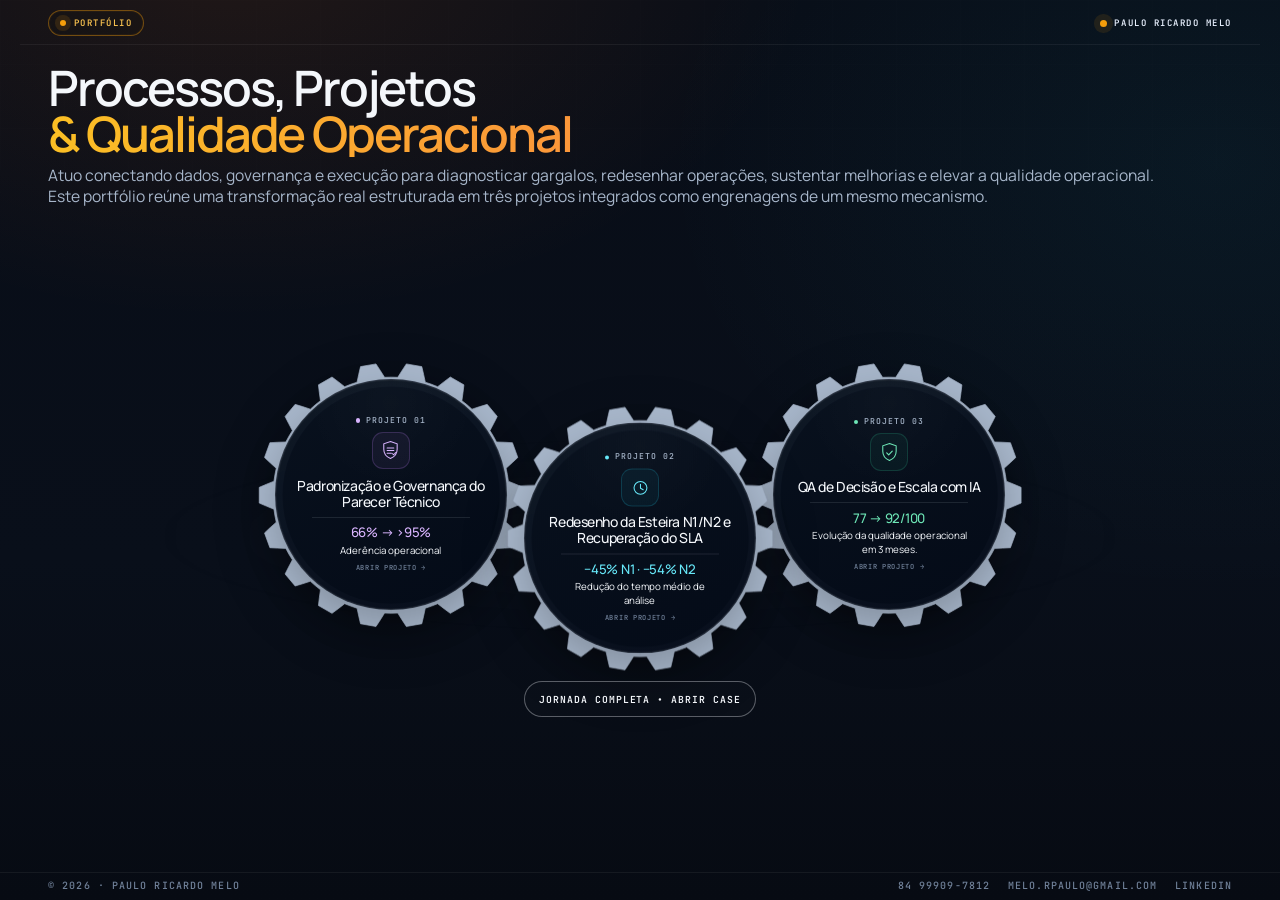
==== commit d30a1b96: "Add files via upload" ====
--- a/index.html
+++ b/index.html
@@ -4,7 +4,7 @@
 <meta charset="utf-8">
 <meta name="viewport" content="width=device-width,initial-scale=1">
 <title>Paulo Ricardo Melo · Portfólio</title>
-<meta name="description" content="Portfólio de Paulo Ricardo Melo em Melhoria Contínua, Processos e Qualidade Operacional.">
+<meta name="description" content="Portfólio de Paulo Ricardo Melo em Processos, Projetos e Qualidade Operacional.">
 <link rel="preconnect" href="https://fonts.googleapis.com">
 <link rel="preconnect" href="https://fonts.gstatic.com" crossorigin>
 <link href="https://fonts.googleapis.com/css2?family=Manrope:wght@400;500;600;700;800&family=JetBrains+Mono:wght@500;600&display=swap" rel="stylesheet">
@@ -408,7 +408,7 @@
 
 <main>
   <section class="shell hero">
-    <h1>Melhoria Contínua, Processos <span>&amp; Qualidade Operacional.</span></h1>
+    <h1>Processos, Projetos <span>&amp; Qualidade Operacional</span></h1>
     <p class="lead">Atuo conectando dados, governança e execução para diagnosticar gargalos, redesenhar operações, sustentar melhorias e elevar a qualidade operacional. Este portfólio reúne uma transformação real estruturada em três projetos integrados como engrenagens de um mesmo mecanismo.</p>
   </section>
 
@@ -553,7 +553,7 @@
 
 <script id="single-file-navigation">
 (function(){
-  const CASE_SOURCE_B64 = "[base64]/[base64]/[base64]/[base64]/[base64]";
+  const CASE_SOURCE_B64 = "[base64]/[base64]/[base64]";
   const overlay = document.getElementById('embeddedCasePage');
   const frame = document.getElementById('embeddedCaseFrame');
   let caseLoaded = false;
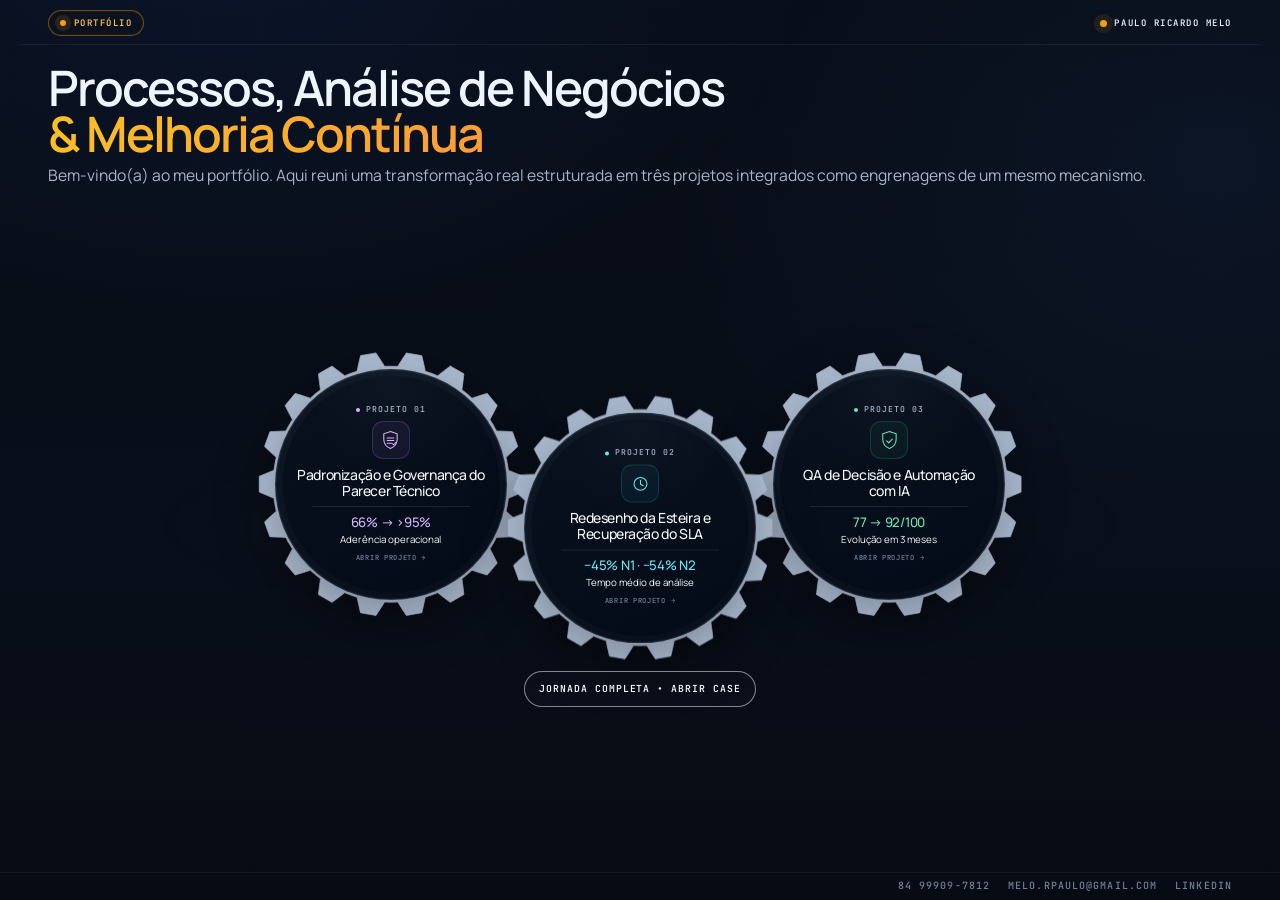
==== commit 353b171f: "Add files via upload" ====
--- a/index.html
+++ b/index.html
@@ -4,7 +4,7 @@
 <meta charset="utf-8">
 <meta name="viewport" content="width=device-width,initial-scale=1">
 <title>Paulo Ricardo Melo · Portfólio</title>
-<meta name="description" content="Portfólio de Paulo Ricardo Melo em Processos, Projetos e Qualidade Operacional.">
+<meta name="description" content="Portfólio de Paulo Ricardo Melo em Processos, Análise de Negócios e Melhoria Contínua.">
 <link rel="preconnect" href="https://fonts.googleapis.com">
 <link rel="preconnect" href="https://fonts.gstatic.com" crossorigin>
 <link href="https://fonts.googleapis.com/css2?family=Manrope:wght@400;500;600;700;800&family=JetBrains+Mono:wght@500;600&display=swap" rel="stylesheet">
@@ -398,6 +398,203 @@
   }
 </style>
 
+<style id="positioning-visual-refresh">
+/* Identidade institucional preservada em azul; cores dos projetos restauradas ao padrão original. */
+:root{
+  --brand-blue:#3b82f6;
+  --brand-blue-strong:#2563eb;
+  --brand-blue-light:#60a5fa;
+  --project-lilac:#c084fc;
+  --project-lilac-light:#d8b4fe;
+  --project-cyan:#22d3ee;
+  --project-cyan-light:#67e8f9;
+  --project-green:#34d399;
+  --project-green-light:#6ee7b7;
+}
+
+/* Home: título e navegação continuam institucionais em azul. */
+body::before{
+  background:
+    radial-gradient(900px 560px at 18% -5%,rgba(37,99,235,.085),transparent 65%),
+    radial-gradient(820px 640px at 95% 18%,rgba(59,130,246,.060),transparent 68%),
+    linear-gradient(180deg,#080d17,#090f1a 62%,#070b13)!important;
+}
+h1{color:#eef5ff!important}
+h1 span{
+  background:linear-gradient(96deg,#60a5fa 0%,#3b82f6 52%,#2563eb 100%)!important;
+  -webkit-background-clip:text!important;
+  background-clip:text!important;
+  color:transparent!important;
+}
+.portfolio-chip{
+  color:#bfdbfe!important;
+  border-color:rgba(59,130,246,.48)!important;
+  background:rgba(37,99,235,.055)!important;
+  box-shadow:inset 0 0 0 1px rgba(96,165,250,.04)!important;
+}
+.portfolio-chip i{
+  background:var(--brand-blue)!important;
+  box-shadow:0 0 0 5px rgba(59,130,246,.12)!important;
+}
+.journey-button{
+  border-color:rgba(59,130,246,.44)!important;
+  color:#dbeafe!important;
+  background:rgba(37,99,235,.035)!important;
+}
+.journey-button:hover{
+  border-color:rgba(96,165,250,.70)!important;
+  color:#f4f7fb!important;
+  background:rgba(59,130,246,.085)!important;
+}
+
+/* Cores ORIGINAIS dos três projetos. */
+.p1 .badge i{background:#d8b4fe!important}
+.p1 .gear-icon{
+  border-color:rgba(192,132,252,.20)!important;
+  background:rgba(192,132,252,.060)!important;
+}
+.p1 .gear-icon svg *{stroke:#d8b4fe!important}
+.p1 .result strong{color:#d8b4fe!important}
+
+.p2 .badge i{background:#67e8f9!important}
+.p2 .gear-icon{
+  border-color:rgba(34,211,238,.18)!important;
+  background:rgba(34,211,238,.050)!important;
+}
+.p2 .gear-icon svg *{stroke:#67e8f9!important}
+.p2 .result strong{color:#67e8f9!important}
+
+.p3 .badge i{background:#6ee7b7!important}
+.p3 .gear-icon{
+  border-color:rgba(52,211,153,.18)!important;
+  background:rgba(52,211,153,.050)!important;
+}
+.p3 .gear-icon svg *{stroke:#6ee7b7!important}
+.p3 .result strong{color:#6ee7b7!important}
+</style>
+
+
+<style id="warm-title-restore">
+/* Restaura somente a cor quente dos títulos principais, como no arquivo anterior. */
+h1 span{
+  background:linear-gradient(96deg,#fbbf24 0%,#fb923c 52%,#fb7185 100%)!important;
+  -webkit-background-clip:text!important;
+  background-clip:text!important;
+  color:transparent!important;
+}
+</style>
+
+
+<style id="warm-ui-restore">
+/* Home: componentes institucionais destacados em cor quente */
+.portfolio-chip{
+  color:#f6c04f!important;
+  border-color:rgba(245,158,11,.42)!important;
+  background:rgba(22,20,16,.22)!important;
+  box-shadow:inset 0 0 0 1px rgba(245,158,11,.05)!important;
+}
+.portfolio-chip i{
+  background:var(--warm)!important;
+  box-shadow:0 0 0 5px rgba(245,158,11,.12)!important;
+}
+.journey-button{
+  border-color:rgba(245,158,11,.42)!important;
+  color:#f6c04f!important;
+  background:rgba(22,20,16,.22)!important;
+  box-shadow:inset 0 0 0 1px rgba(245,158,11,.05)!important;
+}
+.journey-button:hover{
+  border-color:rgba(245,158,11,.68)!important;
+  color:#ffd36e!important;
+  background:rgba(28,23,16,.28)!important;
+}
+</style>
+
+
+<style id="doc-corrections-final">
+.journey-button{
+  color:#f4f7fb!important;
+}
+.journey-button:hover{
+  color:#ffffff!important;
+}
+.footer-row:has(> .links){justify-content:flex-end}
+</style>
+
+
+<style id="doc2-corrections-final">
+/* CTA da Home: texto e borda brancos */
+.journey-button{
+  color:#f4f7fb!important;
+  border-color:rgba(244,247,251,.52)!important;
+  background:rgba(255,255,255,.012)!important;
+  box-shadow:none!important;
+}
+.journey-button:hover{
+  color:#ffffff!important;
+  border-color:rgba(255,255,255,.72)!important;
+  background:rgba(255,255,255,.026)!important;
+}
+
+</style>
+
+<style id="gear-spacing-reference">
+/* Espaçamentos copiados da referência Portfólio Finalizado 2.1(4).
+   Mantém o ajuste de fase do movimento, alterando somente geometria/posição. */
+
+@media(min-width:901px){
+  :root{--gear-size:351px!important;--mesh-overlap:58px!important}
+  .gear-project:nth-child(1){transform:translateY(-32px)!important}
+  .gear-project:nth-child(2){transform:translateY(28px)!important;z-index:3}
+  .gear-project:nth-child(3){transform:translateY(-32px)!important}
+}
+
+@media(min-width:901px) and (max-height:920px){
+  .gear-project:nth-child(1){transform:translateY(-27px)!important}
+  .gear-project:nth-child(2){transform:translateY(24px)!important;z-index:3}
+  .gear-project:nth-child(3){transform:translateY(-27px)!important}
+}
+
+@media(min-width:901px) and (max-width:1080px){
+  :root{--gear-size:315px!important;--mesh-overlap:52px!important}
+  .gear-project:nth-child(1){transform:translateY(-34px)!important}
+  .gear-project:nth-child(2){transform:translateY(30px)!important;z-index:3}
+  .gear-project:nth-child(3){transform:translateY(-34px)!important}
+}
+
+@media(max-width:900px){
+  :root{--gear-size:min(390px,92vw)!important;--mesh-overlap:48px!important}
+  .gear-project + .gear-project{
+    margin-left:0!important;
+    margin-top:calc(-1 * var(--mesh-overlap))!important;
+  }
+  .gear-project:nth-child(1){transform:translateX(-12px)!important}
+  .gear-project:nth-child(2){transform:translateX(12px)!important;z-index:3}
+  .gear-project:nth-child(3){transform:translateX(-12px)!important;z-index:2}
+}
+
+/* A referência final usa uma onda um pouco mais marcada em celulares. */
+@media(max-width:620px){
+  .gear-project:nth-child(1){transform:translateX(-20px)!important}
+  .gear-project:nth-child(2){transform:translateX(20px)!important;z-index:3}
+  .gear-project:nth-child(3){transform:translateX(-20px)!important;z-index:2}
+}
+
+/* Movimento: preserva o encaixe dente-vão já definido na versão atual. */
+.gear-project:nth-child(1) .gear-rotor,
+.gear-project:nth-child(3) .gear-rotor{animation-name:gear-cw-mesh!important}
+.gear-project:nth-child(2) .gear-rotor{animation-name:gear-ccw-mesh!important}
+
+@keyframes gear-cw-mesh{
+  from{transform:rotate(0deg)}
+  to{transform:rotate(360deg)}
+}
+@keyframes gear-ccw-mesh{
+  from{transform:rotate(7.5deg)}
+  to{transform:rotate(-352.5deg)}
+}
+</style>
+
 </head>
 <body>
 <header class="shell topbar">
@@ -408,8 +605,8 @@
 
 <main>
   <section class="shell hero">
-    <h1>Processos, Projetos <span>&amp; Qualidade Operacional</span></h1>
-    <p class="lead">Atuo conectando dados, governança e execução para diagnosticar gargalos, redesenhar operações, sustentar melhorias e elevar a qualidade operacional. Este portfólio reúne uma transformação real estruturada em três projetos integrados como engrenagens de um mesmo mecanismo.</p>
+    <h1>Processos, Análise de Negócios <span>&amp; Melhoria Contínua</span></h1>
+    <p class="lead">Bem-vindo(a) ao meu portfólio. Aqui reuni uma transformação real estruturada em três projetos integrados como engrenagens de um mesmo mecanismo.</p>
   </section>
 
   <section class="shell projects" aria-label="Projetos do portfólio">
@@ -437,7 +634,7 @@
           </div>
         </a>
 
-        <a class="gear-project p2" href="#case-projeto2" data-case-target="projeto2" aria-label="Abrir Projeto 2: Redesenho da Esteira N1/N2 e Recuperação do SLA">
+        <a class="gear-project p2" href="#case-projeto2" data-case-target="projeto2" aria-label="Abrir Projeto 2: Redesenho da Esteira e Recuperação do SLA">
           <div class="gear-rotor" aria-hidden="true">
             <svg class="gear-svg" viewBox="0 0 400 400" role="presentation">
               <path class="gear-body" d="M 361.51,171.52 L 362.85,180.58 L 373.34,184.83 L 383.28,189.10 L 383.28,210.90 L 373.34,215.17 L 362.85,219.42 L 361.51,228.48 L 361.51,228.48 L 359.67,237.45 L 368.07,245.03 L 375.95,252.45 L 368.50,272.91 L 357.70,273.54 L 346.38,273.94 L 342.03,282.00 L 342.03,282.00 L 337.23,289.80 L 342.53,299.80 L 347.40,309.47 L 333.40,326.15 L 323.04,323.04 L 312.27,319.55 L 305.42,325.63 L 305.42,325.63 L 298.24,331.32 L 299.80,342.53 L 301.07,353.28 L 282.20,364.17 L 273.54,357.70 L 264.61,350.74 L 256.09,354.11 L 256.09,354.11 L 247.40,357.00 L 245.03,368.07 L 242.55,378.60 L 221.11,382.38 L 215.17,373.34 L 209.15,363.74 L 200.00,364.00 L 200.00,364.00 L 190.85,363.74 L 184.83,373.34 L 178.89,382.38 L 157.45,378.60 L 154.97,368.07 L 152.60,357.00 L 143.91,354.11 L 143.91,354.11 L 135.39,350.74 L 126.46,357.70 L 117.80,364.17 L 98.93,353.28 L 100.20,342.53 L 101.76,331.32 L 94.58,325.63 L 94.58,325.63 L 87.73,319.55 L 76.96,323.04 L 66.60,326.15 L 52.60,309.47 L 57.47,299.80 L 62.77,289.80 L 57.97,282.00 L 57.97,282.00 L 53.62,273.94 L 42.30,273.54 L 31.50,272.91 L 24.05,252.45 L 31.93,245.03 L 40.33,237.45 L 38.49,228.48 L 38.49,228.48 L 37.15,219.42 L 26.66,215.17 L 16.72,210.90 L 16.72,189.10 L 26.66,184.83 L 37.15,180.58 L 38.49,171.52 L 38.49,171.52 L 40.33,162.55 L 31.93,154.97 L 24.05,147.55 L 31.50,127.09 L 42.30,126.46 L 53.62,126.06 L 57.97,118.00 L 57.97,118.00 L 62.77,110.20 L 57.47,100.20 L 52.60,90.53 L 66.60,73.85 L 76.96,76.96 L 87.73,80.45 L 94.58,74.37 L 94.58,74.37 L 101.76,68.68 L 100.20,57.47 L 98.93,46.72 L 117.80,35.83 L 126.46,42.30 L 135.39,49.26 L 143.91,45.89 L 143.91,45.89 L 152.60,43.00 L 154.97,31.93 L 157.45,21.40 L 178.89,17.62 L 184.83,26.66 L 190.85,36.26 L 200.00,36.00 L 200.00,36.00 L 209.15,36.26 L 215.17,26.66 L 221.11,17.62 L 242.55,21.40 L 245.03,31.93 L 247.40,43.00 L 256.09,45.89 L 256.09,45.89 L 264.61,49.26 L 273.54,42.30 L 282.20,35.83 L 301.07,46.72 L 299.80,57.47 L 298.24,68.68 L 305.42,74.37 L 305.42,74.37 L 312.27,80.45 L 323.04,76.96 L 333.40,73.85 L 347.40,90.53 L 342.53,100.20 L 337.23,110.20 L 342.03,118.00 L 342.03,118.00 L 346.38,126.06 L 357.70,126.46 L 368.50,127.09 L 375.95,147.55 L 368.07,154.97 L 359.67,162.55 L 361.51,171.52 Z"/>
@@ -452,13 +649,13 @@
             <div class="gear-icon" aria-hidden="true">
               <svg width="27" height="27" viewBox="0 0 48 48" fill="none"><circle cx="24" cy="24" r="13.5" stroke="#fff" stroke-width="2.2"/><path d="M24 16.5v8.3l5.7 3.2" stroke="#fff" stroke-width="2.2" stroke-linecap="round" stroke-linejoin="round"/></svg>
             </div>
-            <h2>Redesenho da Esteira N1/N2 e Recuperação do SLA</h2>
-            <div class="result"><strong>−45% N1 · −54% N2</strong><span>Redução do tempo médio de análise</span></div>
+            <h2>Redesenho da Esteira e Recuperação do SLA</h2>
+            <div class="result"><strong>−45% N1 · −54% N2</strong><span>Tempo médio de análise</span></div>
             <div class="go">Abrir projeto →</div>
           </div>
         </a>
 
-        <a class="gear-project p3" href="#case-projeto3" data-case-target="projeto3" aria-label="Abrir Projeto 3: QA de Decisão e Escala com IA">
+        <a class="gear-project p3" href="#case-projeto3" data-case-target="projeto3" aria-label="Abrir Projeto 3: QA de Decisão e Automação com IA">
           <div class="gear-rotor" aria-hidden="true">
             <svg class="gear-svg" viewBox="0 0 400 400" role="presentation">
               <path class="gear-body" d="M 361.51,171.52 L 362.85,180.58 L 373.34,184.83 L 383.28,189.10 L 383.28,210.90 L 373.34,215.17 L 362.85,219.42 L 361.51,228.48 L 361.51,228.48 L 359.67,237.45 L 368.07,245.03 L 375.95,252.45 L 368.50,272.91 L 357.70,273.54 L 346.38,273.94 L 342.03,282.00 L 342.03,282.00 L 337.23,289.80 L 342.53,299.80 L 347.40,309.47 L 333.40,326.15 L 323.04,323.04 L 312.27,319.55 L 305.42,325.63 L 305.42,325.63 L 298.24,331.32 L 299.80,342.53 L 301.07,353.28 L 282.20,364.17 L 273.54,357.70 L 264.61,350.74 L 256.09,354.11 L 256.09,354.11 L 247.40,357.00 L 245.03,368.07 L 242.55,378.60 L 221.11,382.38 L 215.17,373.34 L 209.15,363.74 L 200.00,364.00 L 200.00,364.00 L 190.85,363.74 L 184.83,373.34 L 178.89,382.38 L 157.45,378.60 L 154.97,368.07 L 152.60,357.00 L 143.91,354.11 L 143.91,354.11 L 135.39,350.74 L 126.46,357.70 L 117.80,364.17 L 98.93,353.28 L 100.20,342.53 L 101.76,331.32 L 94.58,325.63 L 94.58,325.63 L 87.73,319.55 L 76.96,323.04 L 66.60,326.15 L 52.60,309.47 L 57.47,299.80 L 62.77,289.80 L 57.97,282.00 L 57.97,282.00 L 53.62,273.94 L 42.30,273.54 L 31.50,272.91 L 24.05,252.45 L 31.93,245.03 L 40.33,237.45 L 38.49,228.48 L 38.49,228.48 L 37.15,219.42 L 26.66,215.17 L 16.72,210.90 L 16.72,189.10 L 26.66,184.83 L 37.15,180.58 L 38.49,171.52 L 38.49,171.52 L 40.33,162.55 L 31.93,154.97 L 24.05,147.55 L 31.50,127.09 L 42.30,126.46 L 53.62,126.06 L 57.97,118.00 L 57.97,118.00 L 62.77,110.20 L 57.47,100.20 L 52.60,90.53 L 66.60,73.85 L 76.96,76.96 L 87.73,80.45 L 94.58,74.37 L 94.58,74.37 L 101.76,68.68 L 100.20,57.47 L 98.93,46.72 L 117.80,35.83 L 126.46,42.30 L 135.39,49.26 L 143.91,45.89 L 143.91,45.89 L 152.60,43.00 L 154.97,31.93 L 157.45,21.40 L 178.89,17.62 L 184.83,26.66 L 190.85,36.26 L 200.00,36.00 L 200.00,36.00 L 209.15,36.26 L 215.17,26.66 L 221.11,17.62 L 242.55,21.40 L 245.03,31.93 L 247.40,43.00 L 256.09,45.89 L 256.09,45.89 L 264.61,49.26 L 273.54,42.30 L 282.20,35.83 L 301.07,46.72 L 299.80,57.47 L 298.24,68.68 L 305.42,74.37 L 305.42,74.37 L 312.27,80.45 L 323.04,76.96 L 333.40,73.85 L 347.40,90.53 L 342.53,100.20 L 337.23,110.20 L 342.03,118.00 L 342.03,118.00 L 346.38,126.06 L 357.70,126.46 L 368.50,127.09 L 375.95,147.55 L 368.07,154.97 L 359.67,162.55 L 361.51,171.52 Z"/>
@@ -473,8 +670,8 @@
             <div class="gear-icon" aria-hidden="true">
               <svg width="27" height="27" viewBox="0 0 48 48" fill="none"><path d="M24 5l14 5.1v11.3c0 9-5.7 16-14 19.1-8.3-3.1-14-10.1-14-19.1V10.1L24 5z" stroke="#fff" stroke-width="2.2"/><path d="M18.2 24.8l4.2 4.2 7.4-8" stroke="#fff" stroke-width="2.4" stroke-linecap="round" stroke-linejoin="round"/></svg>
             </div>
-            <h2>QA de Decisão e Escala com IA</h2>
-            <div class="result"><strong>77 → 92/100</strong><span>Evolução da qualidade operacional em 3 meses.</span></div>
+            <h2>QA de Decisão e Automação com IA</h2>
+            <div class="result"><strong>77 → 92/100</strong><span>Evolução em 3 meses</span></div>
             <div class="go">Abrir projeto →</div>
           </div>
         </a>
@@ -489,7 +686,7 @@
 
 <footer class="footer">
   <div class="shell footer-row">
-    <span>© 2026 · Paulo Ricardo Melo</span>
+    
     <div class="links"><a href="tel:+5584999097812">84 99909-7812</a><a href="mailto:melo.rpaulo@gmail.com">melo.rpaulo@gmail.com</a><a href="https://www.linkedin.com/in/paulo-ricardo-melo" target="_blank" rel="noopener">LinkedIn</a></div>
   </div>
 </footer>
@@ -518,7 +715,7 @@
     const deg = travel * 0.2499;
     rotors.forEach((rotor, index) => {
       const direction = index === 1 ? -1 : 1;
-      const phase = index === 1 ? 10 : 0;
+      const phase = index === 1 ? 7.5 : 0;
       rotor.style.transform = `rotate(${phase + direction * deg}deg)`;
     });
   }
@@ -553,7 +750,7 @@
 
 <script id="single-file-navigation">
 (function(){
-  const CASE_SOURCE_B64 = "[base64]/[base64]/[base64]";
+  const CASE_SOURCE_B64 = "[base64]/[base64]/[base64]/[base64]/[base64]";
   const overlay = document.getElementById('embeddedCasePage');
   const frame = document.getElementById('embeddedCaseFrame');
   let caseLoaded = false;
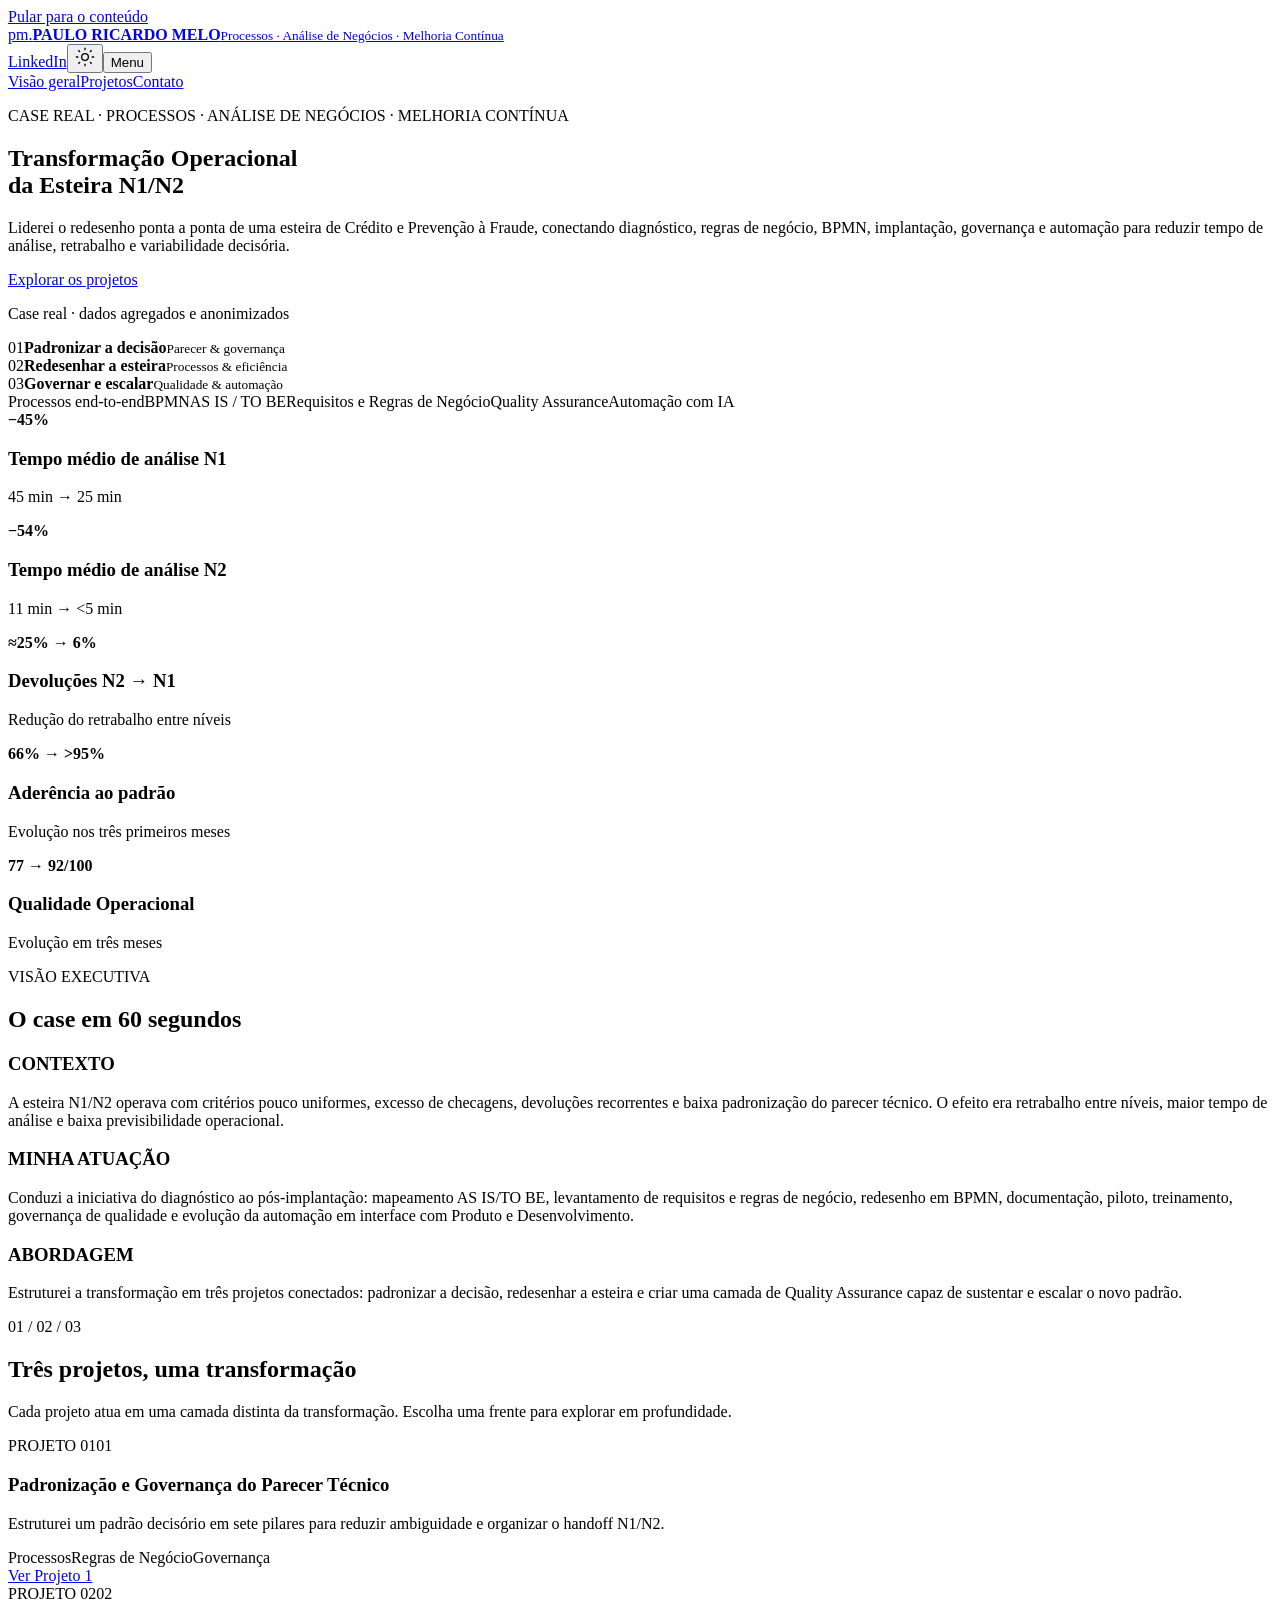
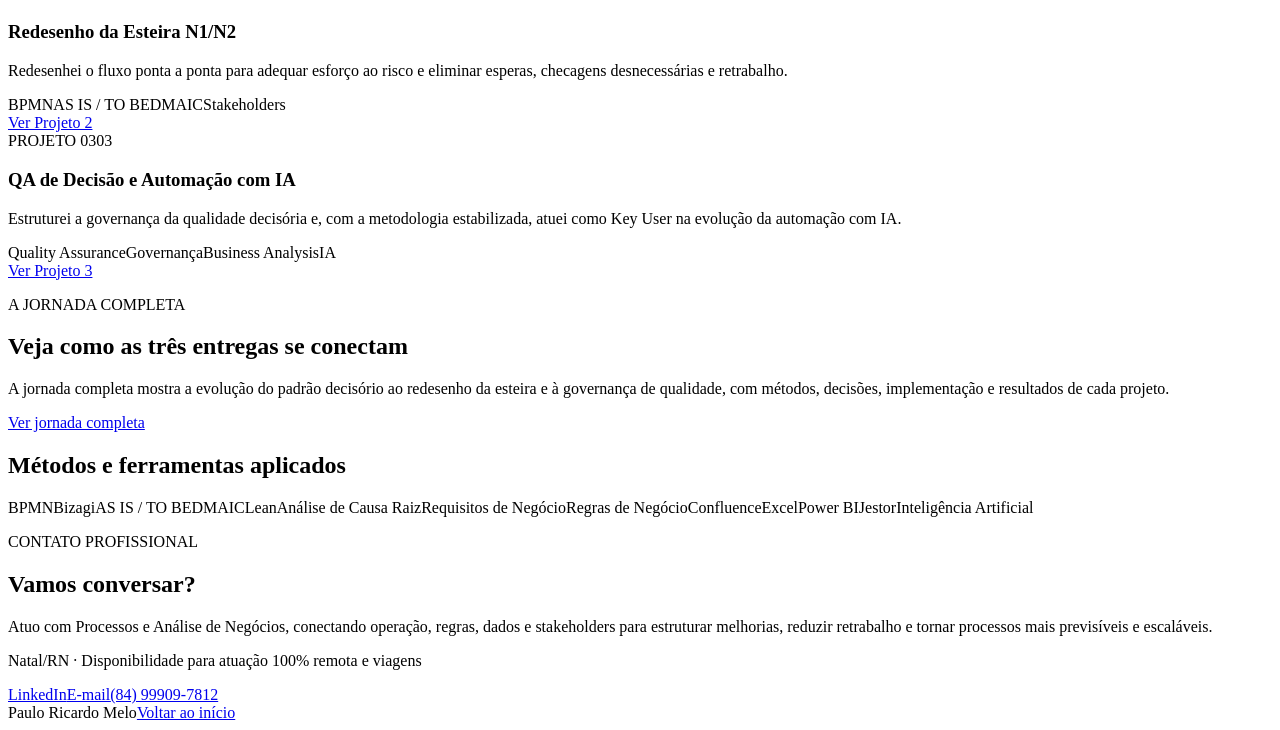
==== commit ce264807: "Add files via upload" ====
--- a/index.html
+++ b/index.html
@@ -1,862 +1,10 @@
 <!doctype html>
-<html lang="pt-BR">
-<head>
-<meta charset="utf-8">
-<meta name="viewport" content="width=device-width,initial-scale=1">
-<title>Paulo Ricardo Melo · Portfólio</title>
-<meta name="description" content="Portfólio de Paulo Ricardo Melo em Processos, Análise de Negócios e Melhoria Contínua.">
-<link rel="preconnect" href="https://fonts.googleapis.com">
-<link rel="preconnect" href="https://fonts.gstatic.com" crossorigin>
-<link href="https://fonts.googleapis.com/css2?family=Manrope:wght@400;500;600;700;800&family=JetBrains+Mono:wght@500;600&display=swap" rel="stylesheet">
-<style>
-:root{
-  --bg:#080d17;
-  --bg-2:#0d1422;
-  --card:#111a2a;
-  --card-2:#162235;
-  --line:#223149;
-  --line-2:#314563;
-  --text:#f4f7fb;
-  --muted:#a7b6ca;
-  --subtle:#71829a;
-  --warm:#f59e0b;
-  --warm-2:#f97316;
-  --warm-soft:rgba(245,158,11,.10);
-  --cyan:#22d3ee;
-  --green:#34d399;
-  --red:#fb7185;
-  --p1:#c084fc;
-  --p1-2:#a78bfa;
-  --p1-soft:rgba(192,132,252,.10);
-  --max:1180px;
-  --gear-size:390px;
-  --mesh-overlap:64px;
-  --body:'Manrope',system-ui,-apple-system,BlinkMacSystemFont,'Segoe UI',sans-serif;
-  --mono:'JetBrains Mono',ui-monospace,SFMono-Regular,Menlo,monospace;
-}
-*{box-sizing:border-box}
-html{scroll-behavior:smooth}
-body{margin:0;min-height:100vh;background:var(--bg);color:var(--text);font-family:var(--body);line-height:1.6;-webkit-font-smoothing:antialiased;overflow-x:hidden}
-body::before{content:"";position:fixed;inset:0;pointer-events:none;z-index:-2;background:
-  radial-gradient(900px 560px at 18% -5%,rgba(249,115,22,.10),transparent 65%),
-  radial-gradient(820px 640px at 95% 18%,rgba(34,211,238,.055),transparent 68%),
-  linear-gradient(180deg,#080d17,#090f1a 62%,#070b13)}
-body::after{content:"";position:fixed;inset:0;z-index:-1;pointer-events:none;opacity:.25;background-image:
-  linear-gradient(rgba(255,255,255,.025) 1px,transparent 1px),
-  linear-gradient(90deg,rgba(255,255,255,.025) 1px,transparent 1px);background-size:64px 64px;mask-image:linear-gradient(to bottom,#000,transparent 76%)}
-a{color:inherit;text-decoration:none}
-.shell{max-width:var(--max);margin:0 auto;padding:0 28px}
-
-/* topo clonado do case */
-.topbar{display:grid;grid-template-columns:1fr auto 1fr;align-items:center;gap:20px;padding-top:22px;padding-bottom:17px;border-bottom:1px solid rgba(255,255,255,.06)}
-.portfolio-chip{justify-self:start;display:inline-flex;align-items:center;gap:8px;padding:8px 14px;border:1px solid rgba(245,158,11,.42);border-radius:999px;background:rgba(22,20,16,.22);font:600 10px var(--mono);letter-spacing:.16em;text-transform:uppercase;color:#f6c04f;box-shadow:inset 0 0 0 1px rgba(245,158,11,.05)}
-.portfolio-chip i{width:7px;height:7px;border-radius:50%;background:var(--warm);box-shadow:0 0 0 5px rgba(245,158,11,.12)}
-.top-spacer{justify-self:center}
-.top-name{justify-self:end;display:flex;align-items:center;gap:10px;font:600 10px var(--mono);letter-spacing:.17em;text-transform:uppercase;color:#e6eefc}
-.top-name i{width:8px;height:8px;border-radius:50%;background:var(--warm);box-shadow:0 0 0 6px rgba(245,158,11,.10)}
-
-/* hero */
-.hero{padding:42px 28px 40px}
-h1{font-family:var(--body);font-size:clamp(2.25rem,5.2vw,4.8rem);font-weight:600;line-height:1;letter-spacing:-.042em;max-width:920px;margin:0 0 28px}
-h1 span{display:block;font-family:inherit;font-weight:inherit;letter-spacing:inherit;background:linear-gradient(96deg,#fbbf24 0%,#fb923c 52%,#fb7185 100%);-webkit-background-clip:text;background-clip:text;color:transparent}
-.lead{max-width:900px;font-size:clamp(1rem,1.5vw,1.18rem);line-height:1.78;color:var(--muted);margin:0}
-
-/* mecanismo de engrenagens */
-.projects{padding:0 28px 54px}
-.mechanism-wrap{position:relative;padding:10px 0 8px}
-.mechanism-wrap::before{content:"";position:absolute;left:50%;top:49%;width:min(1040px,94vw);height:270px;transform:translate(-50%,-50%);background:radial-gradient(ellipse at center,rgba(255,255,255,.026),rgba(255,255,255,0) 70%);filter:blur(14px);pointer-events:none}
-.mechanism{position:relative;display:flex;align-items:center;justify-content:center;gap:0;isolation:isolate;min-height:480px;padding:18px 0}
-.gear-project{position:relative;width:var(--gear-size);height:var(--gear-size);flex:0 0 var(--gear-size);display:grid;place-items:center;outline:none;z-index:2;transition:transform .28s ease;zoom:.85}
-.gear-project+ .gear-project{margin-left:calc(-1 * var(--mesh-overlap))}
-.gear-project:nth-child(1),.gear-project:nth-child(3){transform:translateY(-34px)}
-.gear-project:nth-child(2){transform:translateY(34px);z-index:3}
-.gear-project:hover,.gear-project:focus-visible{z-index:5}
-.gear-project:focus-visible .gear-core{box-shadow:0 0 0 2px var(--text),0 0 0 7px rgba(255,255,255,.08),0 22px 50px rgba(0,0,0,.28)}
-.gear-rotor{position:absolute;inset:0;width:100%;height:100%;pointer-events:none;transform-origin:50% 50%;animation-duration:17.4118s;animation-timing-function:linear;animation-iteration-count:infinite;animation-play-state:paused;will-change:transform;filter:drop-shadow(0 18px 28px rgba(0,0,0,.30))}
-.gear-project:nth-child(1) .gear-rotor,.gear-project:nth-child(3) .gear-rotor{animation-name:gear-cw}
-.gear-project:nth-child(2) .gear-rotor{animation-name:gear-ccw}
-@media(hover:hover) and (pointer:fine){
-  .mechanism:hover .gear-rotor{animation-play-state:running}
-}
-@keyframes gear-cw{from{transform:rotate(0deg)}to{transform:rotate(360deg)}}
-@keyframes gear-ccw{from{transform:rotate(10deg)}to{transform:rotate(-350deg)}}
-
-.gear-svg{width:100%;height:100%;overflow:visible;transform:scale(.965);transform-origin:50% 50%}
-.gear-body{fill:#a7b6ca;stroke:#a7b6ca;stroke-width:.85;vector-effect:non-scaling-stroke}
-.gear-tooth-cut{fill:#080d17}
-.gear-ring{fill:none;stroke:rgba(244,247,251,.18);stroke-width:.55;vector-effect:non-scaling-stroke;opacity:.50}
-.gear-ring-soft{fill:none;stroke:rgba(244,247,251,.08);stroke-width:2.6;vector-effect:non-scaling-stroke;opacity:.28}
-.gear-ticks{display:block;stroke:rgba(8,13,23,.32);stroke-width:.68;stroke-linecap:round;vector-effect:non-scaling-stroke;opacity:.20}
-.gear-project:hover .gear-body{fill:#a7b6ca;stroke:#a7b6ca}
-
-.gear-core{position:relative;z-index:3;width:77.5%;height:77.5%;border-radius:50%;display:flex;flex-direction:column;justify-content:center;align-items:center;text-align:center;padding:16px 22px 18px;border:1px solid rgba(230,238,252,.14);background:
-  radial-gradient(circle at 50% 10%,rgba(255,255,255,.02),transparent 36%),
-  linear-gradient(160deg,rgba(9,18,31,.96),rgba(4,11,24,.98));
-  box-shadow:inset 0 0 0 1px rgba(255,255,255,.03),0 18px 42px rgba(0,0,0,.20);transition:border-color .25s ease,box-shadow .25s ease,transform .25s ease}
-.gear-project:hover .gear-core{border-color:rgba(230,238,252,.22);box-shadow:inset 0 0 0 1px rgba(255,255,255,.04),0 24px 54px rgba(0,0,0,.24)}
-
-.badge{display:flex;align-items:center;gap:7px;font-family:var(--mono);font-size:9.1px;font-weight:500;letter-spacing:.12em;text-transform:uppercase;line-height:1.2;color:var(--muted);margin:0 0 8px}
-.badge i{width:5px;height:5px;border-radius:50%;flex:none}
-.p1 .badge i{background:#d8b4fe}.p2 .badge i{background:#67e8f9}.p3 .badge i{background:#6ee7b7}
-.gear-icon{width:44px;height:44px;margin:0 0 10px;border-radius:13px;display:grid;place-items:center;border:1px solid var(--line);background:rgba(255,255,255,.018);flex:none}
-.p1 .gear-icon{border-color:rgba(192,132,252,.20);background:rgba(192,132,252,.060)}
-.p2 .gear-icon{border-color:rgba(34,211,238,.18);background:rgba(34,211,238,.050)}
-.p3 .gear-icon{border-color:rgba(52,211,153,.18);background:rgba(52,211,153,.050)}
-.p1 .gear-icon svg *{stroke:#d8b4fe}
-.p2 .gear-icon svg *{stroke:#67e8f9}
-.p3 .gear-icon svg *{stroke:#6ee7b7}
-.gear-core h2{font-size:.9792rem;font-weight:500;line-height:1.14;letter-spacing:-.03em;margin:0 0 8px;max-width:266px}
-.tags{display:flex;justify-content:center;flex-wrap:wrap;gap:5px;margin:0;max-width:258px}
-.tag{font-family:var(--mono);font-size:7.7px;letter-spacing:.055em;text-transform:uppercase;padding:5px 6px;border:1px solid var(--line);border-radius:6px;color:var(--subtle);background:rgba(255,255,255,.02)}
-.result{width:82%;padding-top:8px;margin-top:0;border-top:1px solid rgba(230,238,252,.10);font-size:11px;line-height:1.36;color:var(--text)}
-.result strong{display:block;font-size:14.8px;font-weight:500;letter-spacing:-.018em;margin-bottom:2px}
-.p1 .result strong{color:#d8b4fe}
-.p2 .result strong{color:#67e8f9}
-.p3 .result strong{color:#6ee7b7}
-.go{margin-top:7px;font:500 7.8px var(--mono);letter-spacing:.10em;text-transform:uppercase;color:var(--subtle)}
-.gear-project:hover .go{color:var(--text)}
-
-
-.journey-cta{margin:4px auto 0;max-width:max-content;padding:0;border:0;background:none;box-shadow:none}
-.journey-cta .eyebrow{display:none}
-.journey-button{display:inline-flex;align-items:center;justify-content:center;min-height:36px;padding:0 14.4px;border:1px solid rgba(244,247,251,.34);border-radius:999px;background:rgba(255,255,255,.012);font:600 9.72px var(--mono);letter-spacing:.10em;text-transform:uppercase;color:var(--text);transition:border-color .2s ease,color .2s ease,background .2s ease,transform .2s ease}
-.journey-button:hover{border-color:rgba(244,247,251,.50);color:var(--text);background:rgba(255,255,255,.024);transform:translateY(-1px)}
-
-.footer{padding:18px 0 28px;border-top:1px solid rgba(255,255,255,.06);font:500 10px var(--mono);letter-spacing:.11em;text-transform:uppercase;color:var(--subtle)}
-.footer-row{display:flex;justify-content:space-between;gap:18px;flex-wrap:wrap}
-.links{display:flex;gap:18px;flex-wrap:wrap}
-.links a:hover{color:var(--text)}
-
-
-@media(min-width:901px){
-  :root{--gear-size:351px;--mesh-overlap:58px}
-  .shell{max-width:1240px}
-  .topbar{padding-top:8px;padding-bottom:6px}
-  .portfolio-chip{font-size:9px;padding:7px 12px}
-  .portfolio-chip i{width:6px;height:6px}
-  .top-name{font-size:9px;gap:8px}
-  .top-name i{width:7px;height:7px}
-  .hero{padding:20px 28px 8px}
-  h1{font-size:clamp(2.02rem,3.96vw,3.69rem);line-height:.95;max-width:1120px;margin:0 0 8px}
-  .lead{max-width:1140px;font-size:clamp(.98rem,1.22vw,1.05rem);line-height:1.42}
-  .projects{padding:0 28px 10px}
-  .mechanism-wrap{padding:0}
-  .mechanism-wrap::before{height:210px}
-  .mechanism{min-height:396px;padding:0}
-  .gear-project:nth-child(1){transform:translateY(-32px)}
-  .gear-project:nth-child(2){transform:translateY(28px)}
-  .gear-project:nth-child(3){transform:translateY(-32px)}
-  .journey-cta{margin-top:0}
-  .footer{padding:2px 0 4px;line-height:1.2}
-}
-
-@media(min-width:901px) and (max-height:920px){
-  .topbar{padding-top:6px;padding-bottom:4px}
-  .portfolio-chip{font-size:9px;padding:6px 11px}
-  .top-name{font-size:9px;gap:7px}
-  .hero{padding-top:18px;padding-bottom:6px}
-  h1{font-size:clamp(1.96rem,3.82vw,3.46rem);margin-bottom:6px;line-height:.94}
-  .lead{line-height:1.36}
-  .projects{padding-bottom:8px}
-  .mechanism-wrap::before{height:202px}
-  .mechanism{min-height:382px}
-  .gear-project:nth-child(1){transform:translateY(-27px)}
-  .gear-project:nth-child(2){transform:translateY(24px)}
-  .gear-project:nth-child(3){transform:translateY(-27px)}
-  .journey-cta{margin-top:0}
-  .footer{padding-top:1px;padding-bottom:3px;line-height:1.15}
-}
-
-@media(min-width:901px) and (max-width:1080px){
-  :root{--gear-size:315px;--mesh-overlap:52px}
-  .mechanism{min-height:440px}
-  .gear-project:nth-child(1){transform:translateY(-34px)}
-  .gear-project:nth-child(2){transform:translateY(30px)}
-  .gear-project:nth-child(3){transform:translateY(-34px)}
-  .gear-core{padding:20px 22px 21px}
-  .gear-core h2{font-size:.952rem}
-  .result strong{font-size:13.6px}
-}
-
-@media(max-width:900px){
-  :root{--gear-size:min(390px,92vw);--mesh-overlap:48px}
-  .projects{padding-top:8px}
-  .mechanism-wrap{padding-top:8px}
-  .mechanism{flex-direction:column;min-height:0;padding:0 0 10px}
-  .gear-project{width:var(--gear-size);height:var(--gear-size);flex-basis:var(--gear-size);transform:none!important}
-  .gear-project+ .gear-project{margin-left:0;margin-top:calc(-1 * var(--mesh-overlap))}
-  .gear-project:nth-child(1){transform:translateX(-12px)!important}
-  .gear-project:nth-child(2){transform:translateX(12px)!important;z-index:3}
-  .gear-project:nth-child(3){transform:translateX(-12px)!important;z-index:2}
-  .gear-rotor{animation:none!important}
-  .mesh-node{display:none}
-}
-
-@media(max-width:620px){
-  .shell{padding-left:18px;padding-right:18px}
-  .topbar{grid-template-columns:1fr auto;gap:14px;padding-top:18px;padding-bottom:14px}
-  .top-spacer{display:none}
-  .portfolio-chip{font-size:9px;letter-spacing:.13em;padding:7px 11px}
-  .top-name{font-size:9px;letter-spacing:.13em}
-  .hero{padding:36px 18px 30px}
-  h1{font-size:2.35rem;max-width:100%;margin-bottom:22px}
-  .lead{font-size:.98rem}
-  .projects{padding:0 10px 36px}
-  .mechanism{padding-bottom:10px}
-  .gear-project:nth-child(1){transform:translateX(-14px)!important}
-  .gear-project:nth-child(2){transform:translateX(14px)!important}
-  .gear-project:nth-child(3){transform:translateX(-14px)!important}
-  .gear-core{width:78%;height:78%;padding:18px 22px 18px;justify-content:center}
-  .badge{margin:0 0 5px}
-  .gear-icon{margin:0 0 7px}
-  .gear-core h2{font-size:.8568rem;margin-bottom:6px;max-width:252px}
-  .result{width:79%;padding-top:6px;margin-top:0;font-size:10.6px}
-  .result strong{font-size:14px;margin-bottom:2px}
-  .go{display:block;margin-top:5px}
-  .journey-cta{margin-top:2px}
-  .journey-button{min-height:34.8px;padding:0 13.2px;font-size:9.6px;letter-spacing:.09em}
-}
-
-
-@media(min-width:901px){
-  body{min-height:100vh;display:flex;flex-direction:column}
-  .topbar,.hero,.projects{width:100%}
-  main{flex:1;min-height:0;display:flex;flex-direction:column}
-  .hero{padding-top:28px;padding-bottom:8px}
-  .projects{flex:1;min-height:0;display:flex;flex-direction:column;justify-content:center;padding-bottom:6px}
-  .mechanism-wrap{width:100%}
-  .footer{margin-top:0;padding:1px 0 3px;line-height:1.1}
-}
-@media(min-width:901px) and (max-height:920px){
-  .hero{padding-top:24px;padding-bottom:6px}
-  .projects{padding-bottom:4px}
-  .footer{padding:0 0 2px;line-height:1.05}
-}
-
-
-@media(min-width:901px){
-  .hero{padding-top:25px}
-  .projects{padding-bottom:2px}
-  .mechanism{min-height:390px}
-  .journey-cta{margin-top:-2px;margin-bottom:-3px}
-  .footer{padding-top:0;padding-bottom:1px;line-height:1.05}
-}
-@media(min-width:901px) and (max-height:920px){
-  .hero{padding-top:20px}
-  .projects{padding-bottom:0}
-  .mechanism{min-height:372px}
-  .journey-cta{margin-top:-3px;margin-bottom:-5px}
-  .footer{padding-top:0;padding-bottom:0;line-height:1}
-}
-
-@media(prefers-reduced-motion:reduce){
-  html{scroll-behavior:auto}
-  .gear-rotor{animation:none!important;transform:none!important}
-  .gear-core{transition:none}
-}
-
-/* ── v14 · reequilíbrio final da Home ─────────────────────────── */
-/* +5% em TODO o texto contido nas três engrenagens */
-.badge{font-size:9.555px}
-.gear-core h2{font-size:1.02816rem}
-.result{font-size:11.55px}
-.result strong{font-size:15.54px}
-.go{font-size:8.19px}
-
-/* Web: redistribui o espaço recuperado com a redução das engrenagens */
-@media(min-width:901px){
-  .topbar{padding-top:9px;padding-bottom:7px}
-  .hero{padding-top:30px;padding-bottom:12px}
-  h1{margin-bottom:10px}
-  .projects{padding:0 28px 14px;justify-content:center}
-  .mechanism-wrap{padding:2px 0 0}
-  .mechanism{min-height:330px}
-  .journey-cta{margin:12px auto 0!important;transform:none!important}
-  .footer{padding:6px 0 10px;line-height:1.15}
-}
-
-@media(min-width:901px) and (max-height:920px){
-  .topbar{padding-top:7px;padding-bottom:5px}
-  .hero{padding-top:24px;padding-bottom:10px}
-  h1{margin-bottom:8px}
-  .projects{padding-bottom:10px}
-  .mechanism{min-height:315px}
-  .journey-cta{margin-top:10px!important}
-  .footer{padding:4px 0 6px;line-height:1.1}
-}
-
-/* Mantém o ganho de 5% também no breakpoint web intermediário */
-@media(min-width:901px) and (max-width:1080px){
-  .gear-core h2{font-size:.9996rem}
-  .result strong{font-size:14.28px}
-}
-
-/* Mobile: elimina qualquer overflow horizontal da Home */
-@media(max-width:900px){
-  html,body{width:100%;max-width:100%;overflow-x:clip!important}
-  main,.hero,.projects,.mechanism-wrap,.mechanism,.footer{
-    width:100%;max-width:100%;min-width:0;overflow-x:clip
-  }
-}
-
-@media(max-width:620px){
-  .gear-core h2{font-size:.89964rem}
-  .result{font-size:11.13px}
-  .result strong{font-size:14.7px}
-  .projects{padding-left:8px;padding-right:8px}
-  .journey-cta{transform:none!important;margin-top:12px!important;margin-bottom:4px}
-  .footer-row{min-width:0}
-  .links{min-width:0;max-width:100%;gap:12px}
-  .links a{overflow-wrap:anywhere}
-}
-
-
-/* ── v15 · ajustes exclusivos do mobile ───────────────────────── */
-@media(max-width:620px){
-  /* +10% em todo o texto interno das engrenagens */
-  .badge{font-size:10.5105px}
-  .gear-core h2{font-size:.989604rem}
-  .result{font-size:12.243px}
-  .result strong{font-size:16.17px}
-  .go{font-size:9.009px}
-
-  /* Onda um pouco mais marcada no empilhamento vertical.
-     Mantém o mesmo overlap entre as engrenagens para preservar o mecanismo. */
-  .gear-project:nth-child(1){transform:translateX(-20px)!important}
-  .gear-project:nth-child(2){transform:translateX(20px)!important;z-index:3}
-  .gear-project:nth-child(3){transform:translateX(-20px)!important;z-index:2}
-}
-
-
-/* ── v17 · redistribuição vertical sem aumentar a altura da Home ── */
-@media(min-width:901px){
-  /* +6px no cabeçalho */
-  .topbar{padding-top:12px;padding-bottom:10px}
-
-  /* -4px no respiro do hero e -8px na área estrutural central */
-  .hero{padding-top:26px;padding-bottom:12px}
-  .mechanism{min-height:322px}
-
-  /* +6px no rodapé */
-  .footer{padding-top:9px;padding-bottom:13px;line-height:1.15}
-}
-
-@media(min-width:901px) and (max-height:920px){
-  /* mesma redistribuição para notebooks/viewport mais baixo */
-  .topbar{padding-top:10px;padding-bottom:8px}
-  .hero{padding-top:20px;padding-bottom:10px}
-  .mechanism{min-height:307px}
-  .footer{padding-top:7px;padding-bottom:9px;line-height:1.1}
-}
-
-</style>
-
-<style id="single-file-integration">
-  #embeddedCasePage{
-    position:fixed;
-    inset:0;
-    z-index:9999;
-    width:100%;
-    max-width:100vw;
-    height:100dvh;
-    overflow:hidden;
-    background:#080d17;
-  }
-  #embeddedCasePage[hidden]{display:none!important}
-  #embeddedCaseFrame{
-    display:block;
-    width:100%;
-    max-width:100vw;
-    height:100%;
-    border:0;
-    overflow-x:hidden;
-    background:#080d17;
-  }
-
-  /* Ao abrir o Case, a Home deixa de participar da geometria da página. */
-  body.case-page-open{
-    width:100%;
-    max-width:100vw;
-    overflow:hidden!important;
-  }
-  body.case-page-open > header.topbar,
-  body.case-page-open > main,
-  body.case-page-open > footer.footer{
-    display:none!important;
-  }
-
-  /* CTA afastado das engrenagens sem alterar a altura total da Home. */
-  .journey-cta{
-    position:relative;
-    z-index:30;
-  }
-  @media(min-width:901px){
-    .journey-cta{transform:translateY(30px)}
-  }
-  @media(max-width:900px){
-    .journey-cta{transform:translateY(15px)}
-  }
-</style>
-
-<style id="positioning-visual-refresh">
-/* Identidade institucional preservada em azul; cores dos projetos restauradas ao padrão original. */
-:root{
-  --brand-blue:#3b82f6;
-  --brand-blue-strong:#2563eb;
-  --brand-blue-light:#60a5fa;
-  --project-lilac:#c084fc;
-  --project-lilac-light:#d8b4fe;
-  --project-cyan:#22d3ee;
-  --project-cyan-light:#67e8f9;
-  --project-green:#34d399;
-  --project-green-light:#6ee7b7;
-}
-
-/* Home: título e navegação continuam institucionais em azul. */
-body::before{
-  background:
-    radial-gradient(900px 560px at 18% -5%,rgba(37,99,235,.085),transparent 65%),
-    radial-gradient(820px 640px at 95% 18%,rgba(59,130,246,.060),transparent 68%),
-    linear-gradient(180deg,#080d17,#090f1a 62%,#070b13)!important;
-}
-h1{color:#eef5ff!important}
-h1 span{
-  background:linear-gradient(96deg,#60a5fa 0%,#3b82f6 52%,#2563eb 100%)!important;
-  -webkit-background-clip:text!important;
-  background-clip:text!important;
-  color:transparent!important;
-}
-.portfolio-chip{
-  color:#bfdbfe!important;
-  border-color:rgba(59,130,246,.48)!important;
-  background:rgba(37,99,235,.055)!important;
-  box-shadow:inset 0 0 0 1px rgba(96,165,250,.04)!important;
-}
-.portfolio-chip i{
-  background:var(--brand-blue)!important;
-  box-shadow:0 0 0 5px rgba(59,130,246,.12)!important;
-}
-.journey-button{
-  border-color:rgba(59,130,246,.44)!important;
-  color:#dbeafe!important;
-  background:rgba(37,99,235,.035)!important;
-}
-.journey-button:hover{
-  border-color:rgba(96,165,250,.70)!important;
-  color:#f4f7fb!important;
-  background:rgba(59,130,246,.085)!important;
-}
-
-/* Cores ORIGINAIS dos três projetos. */
-.p1 .badge i{background:#d8b4fe!important}
-.p1 .gear-icon{
-  border-color:rgba(192,132,252,.20)!important;
-  background:rgba(192,132,252,.060)!important;
-}
-.p1 .gear-icon svg *{stroke:#d8b4fe!important}
-.p1 .result strong{color:#d8b4fe!important}
-
-.p2 .badge i{background:#67e8f9!important}
-.p2 .gear-icon{
-  border-color:rgba(34,211,238,.18)!important;
-  background:rgba(34,211,238,.050)!important;
-}
-.p2 .gear-icon svg *{stroke:#67e8f9!important}
-.p2 .result strong{color:#67e8f9!important}
-
-.p3 .badge i{background:#6ee7b7!important}
-.p3 .gear-icon{
-  border-color:rgba(52,211,153,.18)!important;
-  background:rgba(52,211,153,.050)!important;
-}
-.p3 .gear-icon svg *{stroke:#6ee7b7!important}
-.p3 .result strong{color:#6ee7b7!important}
-</style>
-
-
-<style id="warm-title-restore">
-/* Restaura somente a cor quente dos títulos principais, como no arquivo anterior. */
-h1 span{
-  background:linear-gradient(96deg,#fbbf24 0%,#fb923c 52%,#fb7185 100%)!important;
-  -webkit-background-clip:text!important;
-  background-clip:text!important;
-  color:transparent!important;
-}
-</style>
-
-
-<style id="warm-ui-restore">
-/* Home: componentes institucionais destacados em cor quente */
-.portfolio-chip{
-  color:#f6c04f!important;
-  border-color:rgba(245,158,11,.42)!important;
-  background:rgba(22,20,16,.22)!important;
-  box-shadow:inset 0 0 0 1px rgba(245,158,11,.05)!important;
-}
-.portfolio-chip i{
-  background:var(--warm)!important;
-  box-shadow:0 0 0 5px rgba(245,158,11,.12)!important;
-}
-.journey-button{
-  border-color:rgba(245,158,11,.42)!important;
-  color:#f6c04f!important;
-  background:rgba(22,20,16,.22)!important;
-  box-shadow:inset 0 0 0 1px rgba(245,158,11,.05)!important;
-}
-.journey-button:hover{
-  border-color:rgba(245,158,11,.68)!important;
-  color:#ffd36e!important;
-  background:rgba(28,23,16,.28)!important;
-}
-</style>
-
-
-<style id="doc-corrections-final">
-.journey-button{
-  color:#f4f7fb!important;
-}
-.journey-button:hover{
-  color:#ffffff!important;
-}
-.footer-row:has(> .links){justify-content:flex-end}
-</style>
-
-
-<style id="doc2-corrections-final">
-/* CTA da Home: texto e borda brancos */
-.journey-button{
-  color:#f4f7fb!important;
-  border-color:rgba(244,247,251,.52)!important;
-  background:rgba(255,255,255,.012)!important;
-  box-shadow:none!important;
-}
-.journey-button:hover{
-  color:#ffffff!important;
-  border-color:rgba(255,255,255,.72)!important;
-  background:rgba(255,255,255,.026)!important;
-}
-
-</style>
-
-<style id="gear-spacing-reference">
-/* Espaçamentos copiados da referência Portfólio Finalizado 2.1(4).
-   Mantém o ajuste de fase do movimento, alterando somente geometria/posição. */
-
-@media(min-width:901px){
-  :root{--gear-size:351px!important;--mesh-overlap:58px!important}
-  .gear-project:nth-child(1){transform:translateY(-32px)!important}
-  .gear-project:nth-child(2){transform:translateY(28px)!important;z-index:3}
-  .gear-project:nth-child(3){transform:translateY(-32px)!important}
-}
-
-@media(min-width:901px) and (max-height:920px){
-  .gear-project:nth-child(1){transform:translateY(-27px)!important}
-  .gear-project:nth-child(2){transform:translateY(24px)!important;z-index:3}
-  .gear-project:nth-child(3){transform:translateY(-27px)!important}
-}
-
-@media(min-width:901px) and (max-width:1080px){
-  :root{--gear-size:315px!important;--mesh-overlap:52px!important}
-  .gear-project:nth-child(1){transform:translateY(-34px)!important}
-  .gear-project:nth-child(2){transform:translateY(30px)!important;z-index:3}
-  .gear-project:nth-child(3){transform:translateY(-34px)!important}
-}
-
-@media(max-width:900px){
-  :root{--gear-size:min(390px,92vw)!important;--mesh-overlap:48px!important}
-  .gear-project + .gear-project{
-    margin-left:0!important;
-    margin-top:calc(-1 * var(--mesh-overlap))!important;
-  }
-  .gear-project:nth-child(1){transform:translateX(-12px)!important}
-  .gear-project:nth-child(2){transform:translateX(12px)!important;z-index:3}
-  .gear-project:nth-child(3){transform:translateX(-12px)!important;z-index:2}
-}
-
-/* A referência final usa uma onda um pouco mais marcada em celulares. */
-@media(max-width:620px){
-  .gear-project:nth-child(1){transform:translateX(-20px)!important}
-  .gear-project:nth-child(2){transform:translateX(20px)!important;z-index:3}
-  .gear-project:nth-child(3){transform:translateX(-20px)!important;z-index:2}
-}
-
-/* Movimento: preserva o encaixe dente-vão já definido na versão atual. */
-.gear-project:nth-child(1) .gear-rotor,
-.gear-project:nth-child(3) .gear-rotor{animation-name:gear-cw-mesh!important}
-.gear-project:nth-child(2) .gear-rotor{animation-name:gear-ccw-mesh!important}
-
-@keyframes gear-cw-mesh{
-  from{transform:rotate(0deg)}
-  to{transform:rotate(360deg)}
-}
-@keyframes gear-ccw-mesh{
-  from{transform:rotate(7.5deg)}
-  to{transform:rotate(-352.5deg)}
-}
-</style>
-
-</head>
-<body>
-<header class="shell topbar">
-  <div class="portfolio-chip"><i></i>PORTFÓLIO</div>
-  <div class="top-spacer" aria-hidden="true"></div>
-  <div class="top-name"><i></i>PAULO RICARDO MELO</div>
-</header>
-
-<main>
-  <section class="shell hero">
-    <h1>Processos, Análise de Negócios <span>&amp; Melhoria Contínua</span></h1>
-    <p class="lead">Bem-vindo(a) ao meu portfólio. Aqui reuni uma transformação real estruturada em três projetos integrados como engrenagens de um mesmo mecanismo.</p>
-  </section>
-
-  <section class="shell projects" aria-label="Projetos do portfólio">
-    <div class="mechanism-wrap">
-      <div class="mechanism" id="projectMechanism" aria-label="Três projetos conectados como engrenagens de um mesmo mecanismo operacional">
-
-        <a class="gear-project p1" href="#case-projeto1" data-case-target="projeto1" aria-label="Abrir Projeto 1: Padronização e Governança do Parecer Técnico">
-          <div class="gear-rotor" aria-hidden="true">
-            <svg class="gear-svg" viewBox="0 0 400 400" role="presentation">
-              <path class="gear-body" d="M 361.51,171.52 L 362.85,180.58 L 373.34,184.83 L 383.28,189.10 L 383.28,210.90 L 373.34,215.17 L 362.85,219.42 L 361.51,228.48 L 361.51,228.48 L 359.67,237.45 L 368.07,245.03 L 375.95,252.45 L 368.50,272.91 L 357.70,273.54 L 346.38,273.94 L 342.03,282.00 L 342.03,282.00 L 337.23,289.80 L 342.53,299.80 L 347.40,309.47 L 333.40,326.15 L 323.04,323.04 L 312.27,319.55 L 305.42,325.63 L 305.42,325.63 L 298.24,331.32 L 299.80,342.53 L 301.07,353.28 L 282.20,364.17 L 273.54,357.70 L 264.61,350.74 L 256.09,354.11 L 256.09,354.11 L 247.40,357.00 L 245.03,368.07 L 242.55,378.60 L 221.11,382.38 L 215.17,373.34 L 209.15,363.74 L 200.00,364.00 L 200.00,364.00 L 190.85,363.74 L 184.83,373.34 L 178.89,382.38 L 157.45,378.60 L 154.97,368.07 L 152.60,357.00 L 143.91,354.11 L 143.91,354.11 L 135.39,350.74 L 126.46,357.70 L 117.80,364.17 L 98.93,353.28 L 100.20,342.53 L 101.76,331.32 L 94.58,325.63 L 94.58,325.63 L 87.73,319.55 L 76.96,323.04 L 66.60,326.15 L 52.60,309.47 L 57.47,299.80 L 62.77,289.80 L 57.97,282.00 L 57.97,282.00 L 53.62,273.94 L 42.30,273.54 L 31.50,272.91 L 24.05,252.45 L 31.93,245.03 L 40.33,237.45 L 38.49,228.48 L 38.49,228.48 L 37.15,219.42 L 26.66,215.17 L 16.72,210.90 L 16.72,189.10 L 26.66,184.83 L 37.15,180.58 L 38.49,171.52 L 38.49,171.52 L 40.33,162.55 L 31.93,154.97 L 24.05,147.55 L 31.50,127.09 L 42.30,126.46 L 53.62,126.06 L 57.97,118.00 L 57.97,118.00 L 62.77,110.20 L 57.47,100.20 L 52.60,90.53 L 66.60,73.85 L 76.96,76.96 L 87.73,80.45 L 94.58,74.37 L 94.58,74.37 L 101.76,68.68 L 100.20,57.47 L 98.93,46.72 L 117.80,35.83 L 126.46,42.30 L 135.39,49.26 L 143.91,45.89 L 143.91,45.89 L 152.60,43.00 L 154.97,31.93 L 157.45,21.40 L 178.89,17.62 L 184.83,26.66 L 190.85,36.26 L 200.00,36.00 L 200.00,36.00 L 209.15,36.26 L 215.17,26.66 L 221.11,17.62 L 242.55,21.40 L 245.03,31.93 L 247.40,43.00 L 256.09,45.89 L 256.09,45.89 L 264.61,49.26 L 273.54,42.30 L 282.20,35.83 L 301.07,46.72 L 299.80,57.47 L 298.24,68.68 L 305.42,74.37 L 305.42,74.37 L 312.27,80.45 L 323.04,76.96 L 333.40,73.85 L 347.40,90.53 L 342.53,100.20 L 337.23,110.20 L 342.03,118.00 L 342.03,118.00 L 346.38,126.06 L 357.70,126.46 L 368.50,127.09 L 375.95,147.55 L 368.07,154.97 L 359.67,162.55 L 361.51,171.52 Z"/>
-              <g class="gear-ticks"><line x1="348.00" y1="200.00" x2="362.00" y2="200.00"/><line x1="328.17" y1="274.00" x2="340.30" y2="281.00"/><line x1="274.00" y1="328.17" x2="281.00" y2="340.30"/><line x1="200.00" y1="348.00" x2="200.00" y2="362.00"/><line x1="126.00" y1="328.17" x2="119.00" y2="340.30"/><line x1="71.83" y1="274.00" x2="59.70" y2="281.00"/><line x1="52.00" y1="200.00" x2="38.00" y2="200.00"/><line x1="71.83" y1="126.00" x2="59.70" y2="119.00"/><line x1="126.00" y1="71.83" x2="119.00" y2="59.70"/><line x1="200.00" y1="52.00" x2="200.00" y2="38.00"/><line x1="274.00" y1="71.83" x2="281.00" y2="59.70"/><line x1="328.17" y1="126.00" x2="340.30" y2="119.00"/></g>
-              <circle class="gear-tooth-cut" cx="200" cy="200" r="151"/>
-              <circle class="gear-ring-soft" cx="200" cy="200" r="151"/>
-              <circle class="gear-ring" cx="200" cy="200" r="151"/>
-            </svg>
-          </div>
-          <div class="gear-core">
-            <div class="badge"><i></i>Projeto 01</div>
-            <div class="gear-icon" aria-hidden="true">
-              <svg width="27" height="27" viewBox="0 0 48 48" fill="none"><path d="M24 5l14 5.1v11.3c0 9-5.7 16-14 19.1-8.3-3.1-14-10.1-14-19.1V10.1L24 5z" stroke="#fff" stroke-width="2.2"/><path d="M17 18.5h14M17 24h14M17 29.5h9" stroke="#fff" stroke-width="2.1" stroke-linecap="round"/><path d="M28.3 30.6l2.3 2.3 4.4-4.6" stroke="#fff" stroke-width="2.1" stroke-linecap="round" stroke-linejoin="round"/></svg>
-            </div>
-            <h2>Padronização e Governança do Parecer Técnico</h2>
-            <div class="result"><strong>66% → &gt;95%</strong><span>Aderência operacional</span></div>
-            <div class="go">Abrir projeto →</div>
-          </div>
-        </a>
-
-        <a class="gear-project p2" href="#case-projeto2" data-case-target="projeto2" aria-label="Abrir Projeto 2: Redesenho da Esteira e Recuperação do SLA">
-          <div class="gear-rotor" aria-hidden="true">
-            <svg class="gear-svg" viewBox="0 0 400 400" role="presentation">
-              <path class="gear-body" d="M 361.51,171.52 L 362.85,180.58 L 373.34,184.83 L 383.28,189.10 L 383.28,210.90 L 373.34,215.17 L 362.85,219.42 L 361.51,228.48 L 361.51,228.48 L 359.67,237.45 L 368.07,245.03 L 375.95,252.45 L 368.50,272.91 L 357.70,273.54 L 346.38,273.94 L 342.03,282.00 L 342.03,282.00 L 337.23,289.80 L 342.53,299.80 L 347.40,309.47 L 333.40,326.15 L 323.04,323.04 L 312.27,319.55 L 305.42,325.63 L 305.42,325.63 L 298.24,331.32 L 299.80,342.53 L 301.07,353.28 L 282.20,364.17 L 273.54,357.70 L 264.61,350.74 L 256.09,354.11 L 256.09,354.11 L 247.40,357.00 L 245.03,368.07 L 242.55,378.60 L 221.11,382.38 L 215.17,373.34 L 209.15,363.74 L 200.00,364.00 L 200.00,364.00 L 190.85,363.74 L 184.83,373.34 L 178.89,382.38 L 157.45,378.60 L 154.97,368.07 L 152.60,357.00 L 143.91,354.11 L 143.91,354.11 L 135.39,350.74 L 126.46,357.70 L 117.80,364.17 L 98.93,353.28 L 100.20,342.53 L 101.76,331.32 L 94.58,325.63 L 94.58,325.63 L 87.73,319.55 L 76.96,323.04 L 66.60,326.15 L 52.60,309.47 L 57.47,299.80 L 62.77,289.80 L 57.97,282.00 L 57.97,282.00 L 53.62,273.94 L 42.30,273.54 L 31.50,272.91 L 24.05,252.45 L 31.93,245.03 L 40.33,237.45 L 38.49,228.48 L 38.49,228.48 L 37.15,219.42 L 26.66,215.17 L 16.72,210.90 L 16.72,189.10 L 26.66,184.83 L 37.15,180.58 L 38.49,171.52 L 38.49,171.52 L 40.33,162.55 L 31.93,154.97 L 24.05,147.55 L 31.50,127.09 L 42.30,126.46 L 53.62,126.06 L 57.97,118.00 L 57.97,118.00 L 62.77,110.20 L 57.47,100.20 L 52.60,90.53 L 66.60,73.85 L 76.96,76.96 L 87.73,80.45 L 94.58,74.37 L 94.58,74.37 L 101.76,68.68 L 100.20,57.47 L 98.93,46.72 L 117.80,35.83 L 126.46,42.30 L 135.39,49.26 L 143.91,45.89 L 143.91,45.89 L 152.60,43.00 L 154.97,31.93 L 157.45,21.40 L 178.89,17.62 L 184.83,26.66 L 190.85,36.26 L 200.00,36.00 L 200.00,36.00 L 209.15,36.26 L 215.17,26.66 L 221.11,17.62 L 242.55,21.40 L 245.03,31.93 L 247.40,43.00 L 256.09,45.89 L 256.09,45.89 L 264.61,49.26 L 273.54,42.30 L 282.20,35.83 L 301.07,46.72 L 299.80,57.47 L 298.24,68.68 L 305.42,74.37 L 305.42,74.37 L 312.27,80.45 L 323.04,76.96 L 333.40,73.85 L 347.40,90.53 L 342.53,100.20 L 337.23,110.20 L 342.03,118.00 L 342.03,118.00 L 346.38,126.06 L 357.70,126.46 L 368.50,127.09 L 375.95,147.55 L 368.07,154.97 L 359.67,162.55 L 361.51,171.52 Z"/>
-              <g class="gear-ticks"><line x1="348.00" y1="200.00" x2="362.00" y2="200.00"/><line x1="328.17" y1="274.00" x2="340.30" y2="281.00"/><line x1="274.00" y1="328.17" x2="281.00" y2="340.30"/><line x1="200.00" y1="348.00" x2="200.00" y2="362.00"/><line x1="126.00" y1="328.17" x2="119.00" y2="340.30"/><line x1="71.83" y1="274.00" x2="59.70" y2="281.00"/><line x1="52.00" y1="200.00" x2="38.00" y2="200.00"/><line x1="71.83" y1="126.00" x2="59.70" y2="119.00"/><line x1="126.00" y1="71.83" x2="119.00" y2="59.70"/><line x1="200.00" y1="52.00" x2="200.00" y2="38.00"/><line x1="274.00" y1="71.83" x2="281.00" y2="59.70"/><line x1="328.17" y1="126.00" x2="340.30" y2="119.00"/></g>
-              <circle class="gear-tooth-cut" cx="200" cy="200" r="151"/>
-              <circle class="gear-ring-soft" cx="200" cy="200" r="151"/>
-              <circle class="gear-ring" cx="200" cy="200" r="151"/>
-            </svg>
-          </div>
-          <div class="gear-core">
-            <div class="badge"><i></i>Projeto 02</div>
-            <div class="gear-icon" aria-hidden="true">
-              <svg width="27" height="27" viewBox="0 0 48 48" fill="none"><circle cx="24" cy="24" r="13.5" stroke="#fff" stroke-width="2.2"/><path d="M24 16.5v8.3l5.7 3.2" stroke="#fff" stroke-width="2.2" stroke-linecap="round" stroke-linejoin="round"/></svg>
-            </div>
-            <h2>Redesenho da Esteira e Recuperação do SLA</h2>
-            <div class="result"><strong>−45% N1 · −54% N2</strong><span>Tempo médio de análise</span></div>
-            <div class="go">Abrir projeto →</div>
-          </div>
-        </a>
-
-        <a class="gear-project p3" href="#case-projeto3" data-case-target="projeto3" aria-label="Abrir Projeto 3: QA de Decisão e Automação com IA">
-          <div class="gear-rotor" aria-hidden="true">
-            <svg class="gear-svg" viewBox="0 0 400 400" role="presentation">
-              <path class="gear-body" d="M 361.51,171.52 L 362.85,180.58 L 373.34,184.83 L 383.28,189.10 L 383.28,210.90 L 373.34,215.17 L 362.85,219.42 L 361.51,228.48 L 361.51,228.48 L 359.67,237.45 L 368.07,245.03 L 375.95,252.45 L 368.50,272.91 L 357.70,273.54 L 346.38,273.94 L 342.03,282.00 L 342.03,282.00 L 337.23,289.80 L 342.53,299.80 L 347.40,309.47 L 333.40,326.15 L 323.04,323.04 L 312.27,319.55 L 305.42,325.63 L 305.42,325.63 L 298.24,331.32 L 299.80,342.53 L 301.07,353.28 L 282.20,364.17 L 273.54,357.70 L 264.61,350.74 L 256.09,354.11 L 256.09,354.11 L 247.40,357.00 L 245.03,368.07 L 242.55,378.60 L 221.11,382.38 L 215.17,373.34 L 209.15,363.74 L 200.00,364.00 L 200.00,364.00 L 190.85,363.74 L 184.83,373.34 L 178.89,382.38 L 157.45,378.60 L 154.97,368.07 L 152.60,357.00 L 143.91,354.11 L 143.91,354.11 L 135.39,350.74 L 126.46,357.70 L 117.80,364.17 L 98.93,353.28 L 100.20,342.53 L 101.76,331.32 L 94.58,325.63 L 94.58,325.63 L 87.73,319.55 L 76.96,323.04 L 66.60,326.15 L 52.60,309.47 L 57.47,299.80 L 62.77,289.80 L 57.97,282.00 L 57.97,282.00 L 53.62,273.94 L 42.30,273.54 L 31.50,272.91 L 24.05,252.45 L 31.93,245.03 L 40.33,237.45 L 38.49,228.48 L 38.49,228.48 L 37.15,219.42 L 26.66,215.17 L 16.72,210.90 L 16.72,189.10 L 26.66,184.83 L 37.15,180.58 L 38.49,171.52 L 38.49,171.52 L 40.33,162.55 L 31.93,154.97 L 24.05,147.55 L 31.50,127.09 L 42.30,126.46 L 53.62,126.06 L 57.97,118.00 L 57.97,118.00 L 62.77,110.20 L 57.47,100.20 L 52.60,90.53 L 66.60,73.85 L 76.96,76.96 L 87.73,80.45 L 94.58,74.37 L 94.58,74.37 L 101.76,68.68 L 100.20,57.47 L 98.93,46.72 L 117.80,35.83 L 126.46,42.30 L 135.39,49.26 L 143.91,45.89 L 143.91,45.89 L 152.60,43.00 L 154.97,31.93 L 157.45,21.40 L 178.89,17.62 L 184.83,26.66 L 190.85,36.26 L 200.00,36.00 L 200.00,36.00 L 209.15,36.26 L 215.17,26.66 L 221.11,17.62 L 242.55,21.40 L 245.03,31.93 L 247.40,43.00 L 256.09,45.89 L 256.09,45.89 L 264.61,49.26 L 273.54,42.30 L 282.20,35.83 L 301.07,46.72 L 299.80,57.47 L 298.24,68.68 L 305.42,74.37 L 305.42,74.37 L 312.27,80.45 L 323.04,76.96 L 333.40,73.85 L 347.40,90.53 L 342.53,100.20 L 337.23,110.20 L 342.03,118.00 L 342.03,118.00 L 346.38,126.06 L 357.70,126.46 L 368.50,127.09 L 375.95,147.55 L 368.07,154.97 L 359.67,162.55 L 361.51,171.52 Z"/>
-              <g class="gear-ticks"><line x1="348.00" y1="200.00" x2="362.00" y2="200.00"/><line x1="328.17" y1="274.00" x2="340.30" y2="281.00"/><line x1="274.00" y1="328.17" x2="281.00" y2="340.30"/><line x1="200.00" y1="348.00" x2="200.00" y2="362.00"/><line x1="126.00" y1="328.17" x2="119.00" y2="340.30"/><line x1="71.83" y1="274.00" x2="59.70" y2="281.00"/><line x1="52.00" y1="200.00" x2="38.00" y2="200.00"/><line x1="71.83" y1="126.00" x2="59.70" y2="119.00"/><line x1="126.00" y1="71.83" x2="119.00" y2="59.70"/><line x1="200.00" y1="52.00" x2="200.00" y2="38.00"/><line x1="274.00" y1="71.83" x2="281.00" y2="59.70"/><line x1="328.17" y1="126.00" x2="340.30" y2="119.00"/></g>
-              <circle class="gear-tooth-cut" cx="200" cy="200" r="151"/>
-              <circle class="gear-ring-soft" cx="200" cy="200" r="151"/>
-              <circle class="gear-ring" cx="200" cy="200" r="151"/>
-            </svg>
-          </div>
-          <div class="gear-core">
-            <div class="badge"><i></i>Projeto 03</div>
-            <div class="gear-icon" aria-hidden="true">
-              <svg width="27" height="27" viewBox="0 0 48 48" fill="none"><path d="M24 5l14 5.1v11.3c0 9-5.7 16-14 19.1-8.3-3.1-14-10.1-14-19.1V10.1L24 5z" stroke="#fff" stroke-width="2.2"/><path d="M18.2 24.8l4.2 4.2 7.4-8" stroke="#fff" stroke-width="2.4" stroke-linecap="round" stroke-linejoin="round"/></svg>
-            </div>
-            <h2>QA de Decisão e Automação com IA</h2>
-            <div class="result"><strong>77 → 92/100</strong><span>Evolução em 3 meses</span></div>
-            <div class="go">Abrir projeto →</div>
-          </div>
-        </a>
-
-      </div>
-      <div class="journey-cta">
-        <a class="journey-button" href="#case-top" data-case-target="top" aria-label="Abrir jornada completa do case">Jornada completa • Abrir case</a>
-      </div>
-    </div>
-  </section>
-</main>
-
-<footer class="footer">
-  <div class="shell footer-row">
-    
-    <div class="links"><a href="tel:+5584999097812">84 99909-7812</a><a href="mailto:melo.rpaulo@gmail.com">melo.rpaulo@gmail.com</a><a href="https://www.linkedin.com/in/paulo-ricardo-melo" target="_blank" rel="noopener">LinkedIn</a></div>
-  </div>
-</footer>
-
-<script>
-(() => {
-  const mechanism = document.getElementById('projectMechanism');
-  if (!mechanism) return;
-  const rotors = [...mechanism.querySelectorAll('.gear-rotor')];
-  const reduceMotion = window.matchMedia('(prefers-reduced-motion: reduce)');
-  const mobileQuery = window.matchMedia('(max-width: 900px)');
-  let ticking = false;
-
-  function isScrollDriven() {
-    return mobileQuery.matches || window.matchMedia('(hover: none)').matches;
-  }
-
-  function applyScrollRotation() {
-    ticking = false;
-    if (reduceMotion.matches || !isScrollDriven()) return;
-    const rect = mechanism.getBoundingClientRect();
-    if (rect.bottom < -120 || rect.top > window.innerHeight + 120) return;
-    const viewportCenter = window.innerHeight * 0.52;
-    const mechanismCenter = rect.top + rect.height * 0.5;
-    const travel = viewportCenter - mechanismCenter;
-    const deg = travel * 0.2499;
-    rotors.forEach((rotor, index) => {
-      const direction = index === 1 ? -1 : 1;
-      const phase = index === 1 ? 7.5 : 0;
-      rotor.style.transform = `rotate(${phase + direction * deg}deg)`;
-    });
-  }
-
-  function onScroll() {
-    if (!ticking) {
-      requestAnimationFrame(applyScrollRotation);
-      ticking = true;
-    }
-  }
-
-  function syncMode() {
-    if (isScrollDriven()) {
-      window.addEventListener('scroll', onScroll, {passive:true});
-      applyScrollRotation();
-    } else {
-      window.removeEventListener('scroll', onScroll);
-      rotors.forEach(rotor => rotor.style.removeProperty('transform'));
-    }
-  }
-
-  syncMode();
-  window.addEventListener('resize', syncMode, {passive:true});
-  if (mobileQuery.addEventListener) mobileQuery.addEventListener('change', syncMode);
-})();
-</script>
-
-<div id="embeddedCasePage" hidden aria-hidden="true">
-  <iframe id="embeddedCaseFrame" title="Case completo — Transformação Operacional da Esteira N1/N2"></iframe>
-</div>
-
-
-<script id="single-file-navigation">
-(function(){
-  const CASE_SOURCE_B64 = "[base64]/[base64]/[base64]/[base64]/[base64]";
-  const overlay = document.getElementById('embeddedCasePage');
-  const frame = document.getElementById('embeddedCaseFrame');
-  let caseLoaded = false;
-  let pendingTarget = 'top';
-
-  function decodeCase(){
-    const binary = atob(CASE_SOURCE_B64);
-    const bytes = Uint8Array.from(binary, c => c.charCodeAt(0));
-    return new TextDecoder('utf-8').decode(bytes);
-  }
-
-  function positionCase(target){
-    pendingTarget = target || 'top';
-    const win = frame.contentWindow;
-    const doc = frame.contentDocument;
-    if(!win || !doc) return;
-
-    const root = doc.documentElement;
-    const previousBehavior = root.style.scrollBehavior;
-    root.style.scrollBehavior = 'auto';
-
-    if(pendingTarget === 'top'){
-      win.scrollTo(0, 0);
-      root.style.scrollBehavior = previousBehavior;
-      return;
-    }
-
-    const el = doc.getElementById(pendingTarget);
-    if(el){
-      const navWrap = doc.querySelector('.nav-wrap');
-      const offset = (navWrap?.offsetHeight || 0) + 6;
-      const y = el.getBoundingClientRect().top + win.scrollY - offset;
-      win.scrollTo(0, Math.max(0, y));
-    }
-
-    root.style.scrollBehavior = previousBehavior;
-  }
-
-  function openCase(target, updateHistory=true){
-    pendingTarget = target || 'top';
-    overlay.hidden = false;
-    overlay.setAttribute('aria-hidden','false');
-    document.body.classList.add('case-page-open');
-
-    if(!caseLoaded){
-      caseLoaded = true;
-      frame.srcdoc = decodeCase();
-    } else {
-      positionCase(pendingTarget);
-      setTimeout(() => positionCase(pendingTarget), 80);
-    }
-
-    if(updateHistory){
-      const hash = pendingTarget === 'top' ? '#case-top' : '#case-' + pendingTarget;
-      history.pushState({page:'case',target:pendingTarget}, '', hash);
-    }
-  }
-
-  function showHome(updateHistory=true){
-    overlay.hidden = true;
-    overlay.setAttribute('aria-hidden','true');
-    document.body.classList.remove('case-page-open');
-    window.scrollTo(0,0);
-    if(updateHistory) history.pushState({page:'home'}, '', location.pathname + location.search);
-  }
-
-  window.showHome = showHome;
-
-  frame.addEventListener('load', function(){
-    positionCase(pendingTarget);
-    setTimeout(() => positionCase(pendingTarget), 80);
-    setTimeout(() => positionCase(pendingTarget), 260);
-  });
-
-  document.querySelectorAll('[data-case-target]').forEach(link => {
-    link.addEventListener('click', function(event){
-      event.preventDefault();
-      openCase(this.dataset.caseTarget || 'top');
-    });
-  });
-
-  window.addEventListener('message', function(event){
-    if(event.source !== frame.contentWindow) return;
-    if(event.data && event.data.type === 'portfolio:return-home') showHome();
-  });
-
-  window.addEventListener('popstate', function(){
-    const hash = location.hash;
-    if(hash === '#case-top'){
-      openCase('top', false);
-    } else if(hash.startsWith('#case-projeto')){
-      openCase(hash.replace('#case-',''), false);
-    } else {
-      showHome(false);
-    }
-  });
-
-  // Permite abrir/copiar o arquivo já apontando diretamente para um projeto.
-  const initialHash = location.hash;
-  if(initialHash === '#case-top'){
-    openCase('top', false);
-  } else if(initialHash.startsWith('#case-projeto')){
-    openCase(initialHash.replace('#case-',''), false);
-  }
-})();
-</script>
-
-</body>
-</html>+<html lang="pt-BR"><head><meta charset="utf-8"><meta name="viewport" content="width=device-width,initial-scale=1">
+<title>Paulo Ricardo Melo | Processos, Análise de Negócios e Melhoria Contínua</title>
+<meta name="description" content="Portfólio profissional de Paulo Ricardo Melo em Processos, Análise de Negócios e Melhoria Contínua, com case de redesenho operacional, BPMN, requisitos, governança, QA e automação.">
+<link rel="canonical" href="https://melorpaulo-bit.github.io/">
+<script>try{document.documentElement.dataset.theme=localStorage.getItem('portfolio-theme')||(matchMedia('(prefers-color-scheme: dark)').matches?'dark':'light')}catch(e){document.documentElement.dataset.theme=matchMedia('(prefers-color-scheme: dark)').matches?'dark':'light'}</script>
+<meta property="og:type" content="website"><meta property="og:locale" content="pt_BR"><meta property="og:url" content="https://melorpaulo-bit.github.io/"><meta property="og:title" content="Paulo Ricardo Melo | Processos, Análise de Negócios e Melhoria Contínua"><meta property="og:description" content="Portfólio profissional de Paulo Ricardo Melo em Processos, Análise de Negócios e Melhoria Contínua, com case de redesenho operacional, BPMN, requisitos, governança, QA e automação."><meta property="og:image" content="https://melorpaulo-bit.github.io/assets/portfolio-cover.png">
+<meta name="twitter:card" content="summary_large_image"><meta name="twitter:title" content="Paulo Ricardo Melo | Processos, Análise de Negócios e Melhoria Contínua"><meta name="twitter:description" content="Portfólio profissional de Paulo Ricardo Melo em Processos, Análise de Negócios e Melhoria Contínua, com case de redesenho operacional, BPMN, requisitos, governança, QA e automação."><meta name="twitter:image" content="https://melorpaulo-bit.github.io/assets/portfolio-cover.png">
+<link rel="preconnect" href="https://fonts.googleapis.com"><link rel="preconnect" href="https://fonts.gstatic.com" crossorigin><link href="https://fonts.googleapis.com/css2?family=JetBrains+Mono:wght@400;600;700&family=Manrope:wght@400;500;600;700;800&display=swap" rel="stylesheet"><link rel="icon" href="assets/favicon.svg" type="image/svg+xml"><link rel="stylesheet" href="assets/styles.css"><script src="assets/app.js" defer></script></head><body class="home-page"><a class="skip-link" href="#conteudo">Pular para o conteúdo</a><header class="site-header"><div class="header-inner"><a class="brand" href="#visao-geral"><span class="monogram" aria-hidden="true">pm<span>.</span></span><span><strong>PAULO RICARDO MELO</strong><small>Processos · Análise de Negócios · Melhoria Contínua</small></span></a><div class="header-actions"><a class="header-link" href="https://www.linkedin.com/in/paulo-ricardo-melo">LinkedIn</a><button class="theme-toggle" type="button" aria-label="Alternar tema claro e escuro" title="Alternar tema claro e escuro"><svg viewBox="0 0 24 24" width="20" height="20" fill="none" stroke="currentColor" stroke-width="1.6" aria-hidden="true"><circle cx="12" cy="12" r="4"/><path d="M12 1v3m0 16v3M1 12h3m16 0h3M4 4l2 2m12 12l2 2M4 20l2-2M18 6l2-2"/></svg></button><button class="menu-toggle" aria-expanded="false" aria-controls="navigation" type="button">Menu</button></div><nav id="navigation" aria-label="Navegação principal"><a href="#visao-geral">Visão geral</a><a href="#projetos">Projetos</a><a href="#contato">Contato</a></nav></div></header><main id="conteudo"><section id="visao-geral" class="hero shell"><p class="eyebrow">CASE REAL · PROCESSOS · ANÁLISE DE NEGÓCIOS · MELHORIA CONTÍNUA</p><h1>Transformação Operacional<br><span>da Esteira N1/N2</span></h1><div class="hero-bottom"><div><p class="lead">Liderei o redesenho ponta a ponta de uma esteira de Crédito e Prevenção à Fraude, conectando diagnóstico, regras de negócio, BPMN, implantação, governança e automação para reduzir tempo de análise, retrabalho e variabilidade decisória.</p><div class="actions"><a class="button primary" href="#projetos">Explorar os projetos</a></div><p class="discretion">Case real · dados agregados e anonimizados</p></div><div class="hero-path" aria-label="Três projetos conectados"><div class="path-step p1"><span>01</span><strong>Padronizar a decisão</strong><small>Parecer &amp; governança</small></div><div class="path-step p2"><span>02</span><strong>Redesenhar a esteira</strong><small>Processos &amp; eficiência</small></div><div class="path-step p3"><span>03</span><strong>Governar e escalar</strong><small>Qualidade &amp; automação</small></div></div></div><div class="tags"><span class="tag">Processos end-to-end</span><span class="tag">BPMN</span><span class="tag">AS IS / TO BE</span><span class="tag">Requisitos e Regras de Negócio</span><span class="tag">Quality Assurance</span><span class="tag">Automação com IA</span></div></section><section class="kpis shell" aria-label="Resultados executivos"><article class="kpi"><strong class="num">−45%</strong><h3>Tempo médio de análise N1</h3><p>45 min → 25 min</p></article><article class="kpi"><strong class="num">−54%</strong><h3>Tempo médio de análise N2</h3><p>11 min → &lt;5 min</p></article><article class="kpi"><strong class="num">≈25% → 6%</strong><h3>Devoluções N2 → N1</h3><p>Redução do retrabalho entre níveis</p></article><article class="kpi"><strong class="num">66% → &gt;95%</strong><h3>Aderência ao padrão</h3><p>Evolução nos três primeiros meses</p></article><article class="kpi"><strong class="num">77 → 92/100</strong><h3>Qualidade Operacional</h3><p>Evolução em três meses</p></article></section><section class="overview shell"><p class="eyebrow">VISÃO EXECUTIVA</p><h2>O case em 60 segundos</h2><div class="overview-grid"><article><h3 class="block-label">CONTEXTO</h3><p>A esteira N1/N2 operava com critérios pouco uniformes, excesso de checagens, devoluções recorrentes e baixa padronização do parecer técnico. O efeito era retrabalho entre níveis, maior tempo de análise e baixa previsibilidade operacional.</p></article><article><h3 class="block-label">MINHA ATUAÇÃO</h3><p>Conduzi a iniciativa do diagnóstico ao pós-implantação: mapeamento AS IS/TO BE, levantamento de requisitos e regras de negócio, redesenho em BPMN, documentação, piloto, treinamento, governança de qualidade e evolução da automação em interface com Produto e Desenvolvimento.</p></article><article><h3 class="block-label">ABORDAGEM</h3><p>Estruturei a transformação em três projetos conectados: padronizar a decisão, redesenhar a esteira e criar uma camada de Quality Assurance capaz de sustentar e escalar o novo padrão.</p></article></div></section><section id="projetos" class="projects shell"><p class="eyebrow">01 / 02 / 03</p><h2>Três projetos, uma transformação</h2><p class="section-intro">Cada projeto atua em uma camada distinta da transformação. Escolha uma frente para explorar em profundidade.</p><div class="project-grid"><article class="project-card p1"><div class="project-top"><span class="block-label">PROJETO 01</span><span class="project-index" aria-hidden="true">01</span></div><h3>Padronização e Governança do Parecer Técnico</h3><p>Estruturei um padrão decisório em sete pilares para reduzir ambiguidade e organizar o handoff N1/N2.</p><div class="tags"><span class="tag">Processos</span><span class="tag">Regras de Negócio</span><span class="tag">Governança</span></div><a class="project-link" href="case.html#projeto1">Ver Projeto 1</a></article><article class="project-card p2"><div class="project-top"><span class="block-label">PROJETO 02</span><span class="project-index" aria-hidden="true">02</span></div><h3>Redesenho da Esteira N1/N2</h3><p>Redesenhei o fluxo ponta a ponta para adequar esforço ao risco e eliminar esperas, checagens desnecessárias e retrabalho.</p><div class="tags"><span class="tag">BPMN</span><span class="tag">AS IS / TO BE</span><span class="tag">DMAIC</span><span class="tag">Stakeholders</span></div><a class="project-link" href="case.html#projeto2">Ver Projeto 2</a></article><article class="project-card p3"><div class="project-top"><span class="block-label">PROJETO 03</span><span class="project-index" aria-hidden="true">03</span></div><h3>QA de Decisão e Automação com IA</h3><p>Estruturei a governança da qualidade decisória e, com a metodologia estabilizada, atuei como Key User na evolução da automação com IA.</p><div class="tags"><span class="tag">Quality Assurance</span><span class="tag">Governança</span><span class="tag">Business Analysis</span><span class="tag">IA</span></div><a class="project-link" href="case.html#projeto3">Ver Projeto 3</a></article></div></section><section class="journey-cta shell"><div><p class="eyebrow">A JORNADA COMPLETA</p><h2>Veja como as três entregas se conectam</h2><p>A jornada completa mostra a evolução do padrão decisório ao redesenho da esteira e à governança de qualidade, com métodos, decisões, implementação e resultados de cada projeto.</p></div><a class="button" href="case.html#jornada">Ver jornada completa</a></section><section class="tools shell"><h2>Métodos e ferramentas aplicados</h2><div class="tags"><span class="tag">BPMN</span><span class="tag">Bizagi</span><span class="tag">AS IS / TO BE</span><span class="tag">DMAIC</span><span class="tag">Lean</span><span class="tag">Análise de Causa Raiz</span><span class="tag">Requisitos de Negócio</span><span class="tag">Regras de Negócio</span><span class="tag">Confluence</span><span class="tag">Excel</span><span class="tag">Power BI</span><span class="tag">Jestor</span><span class="tag">Inteligência Artificial</span></div></section><section id="contato" class="contact shell"><div class="contact-copy"><p class="eyebrow">CONTATO PROFISSIONAL</p><h2>Vamos conversar?</h2><p>Atuo com Processos e Análise de Negócios, conectando operação, regras, dados e stakeholders para estruturar melhorias, reduzir retrabalho e tornar processos mais previsíveis e escaláveis.</p><p class="location">Natal/RN · Disponibilidade para atuação 100% remota e viagens</p><div class="actions"><a class="button primary" href="https://www.linkedin.com/in/paulo-ricardo-melo" target="_blank" rel="noopener noreferrer">LinkedIn</a><a class="button" href="mailto:melo.rpaulo@gmail.com">E-mail</a><a class="button" href="tel:+5584999097812">(84) 99909-7812</a></div></div></section></main><footer class="site-footer shell"><span>Paulo Ricardo Melo</span><a href="#conteudo">Voltar ao início</a></footer>
+</body></html>
